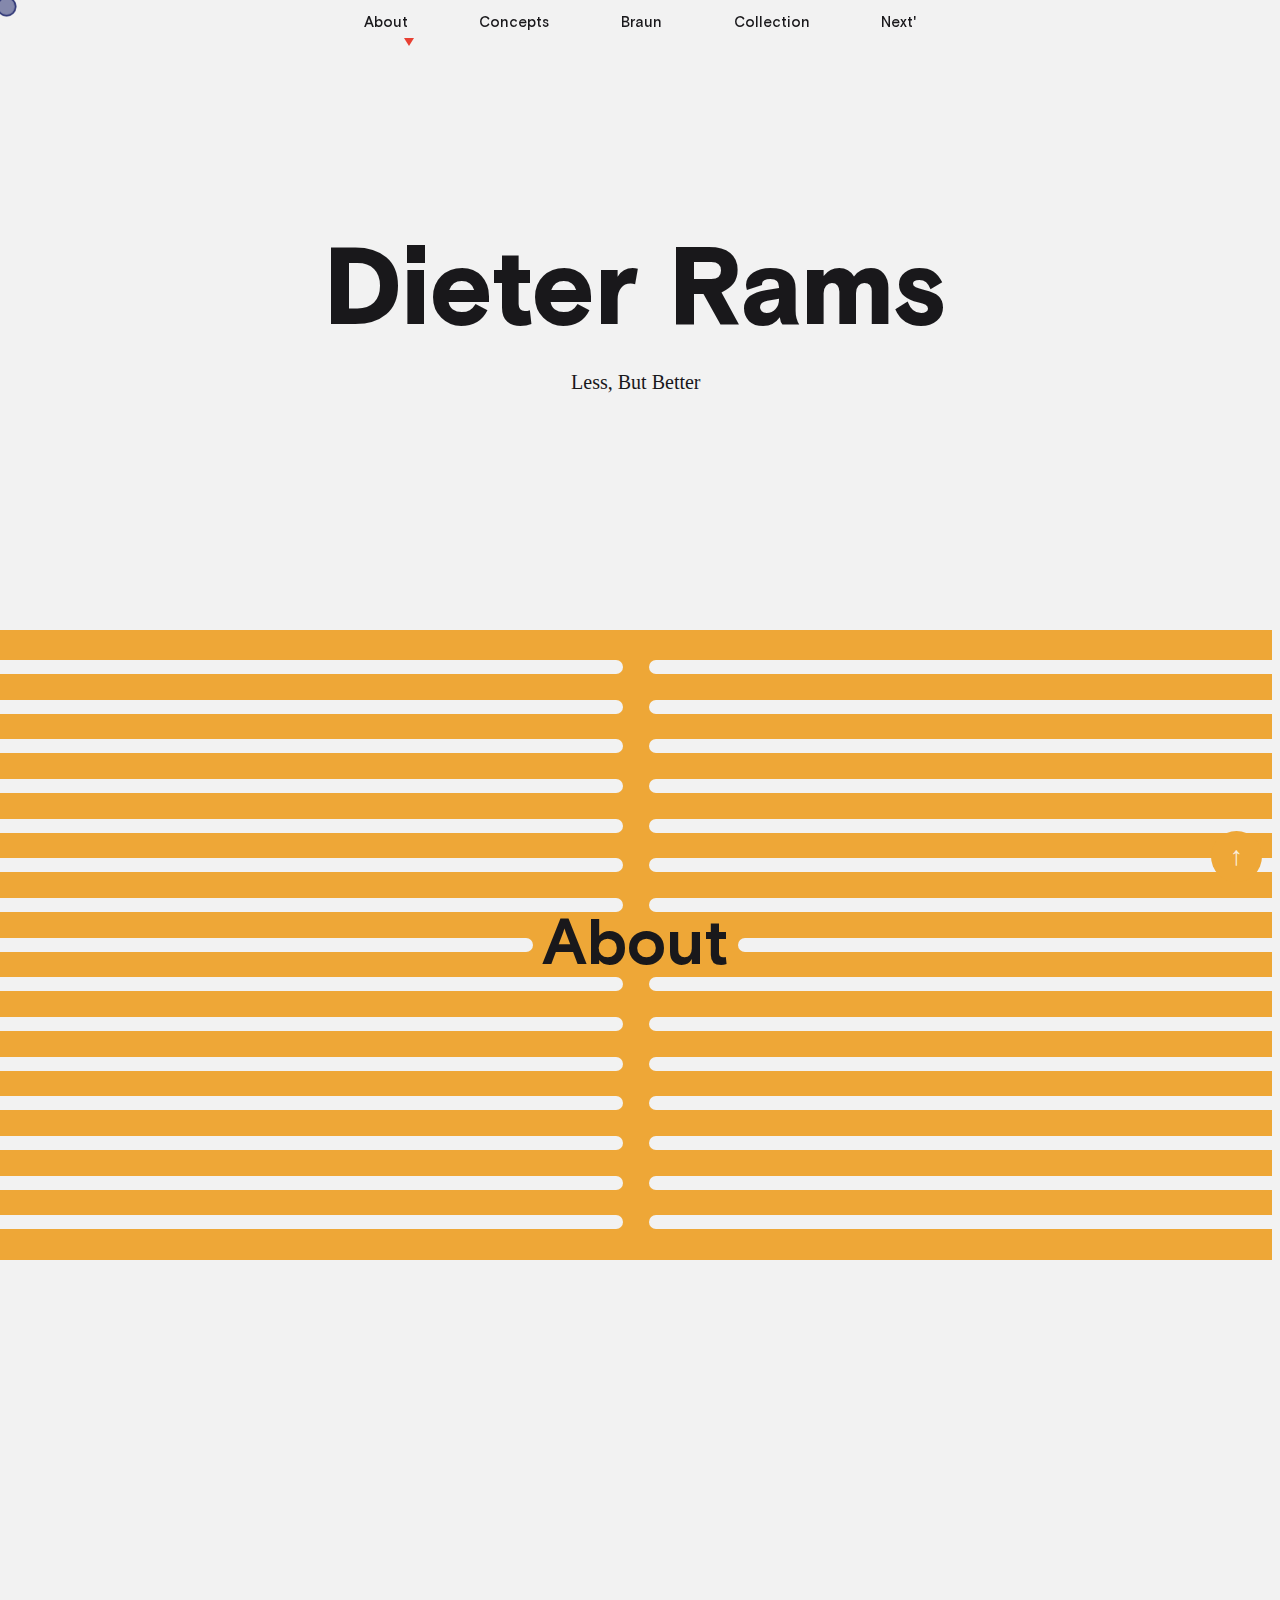
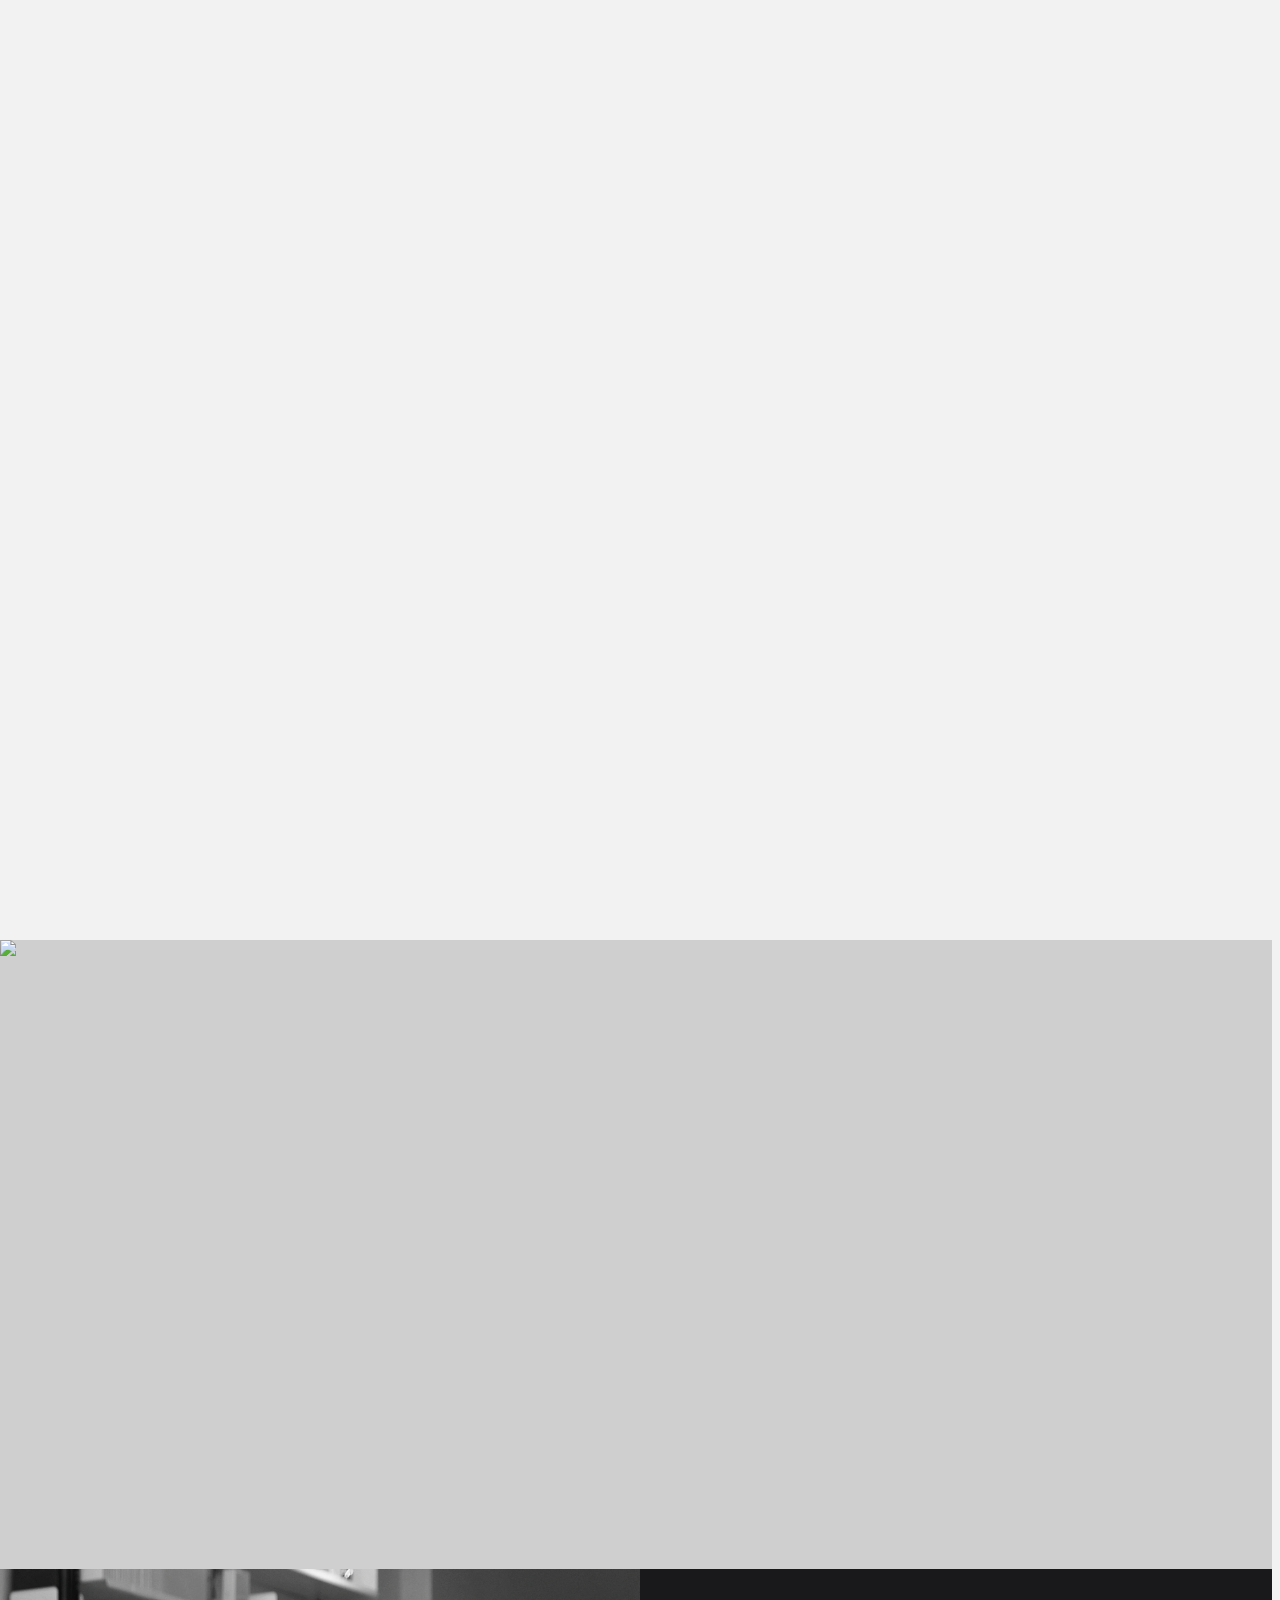
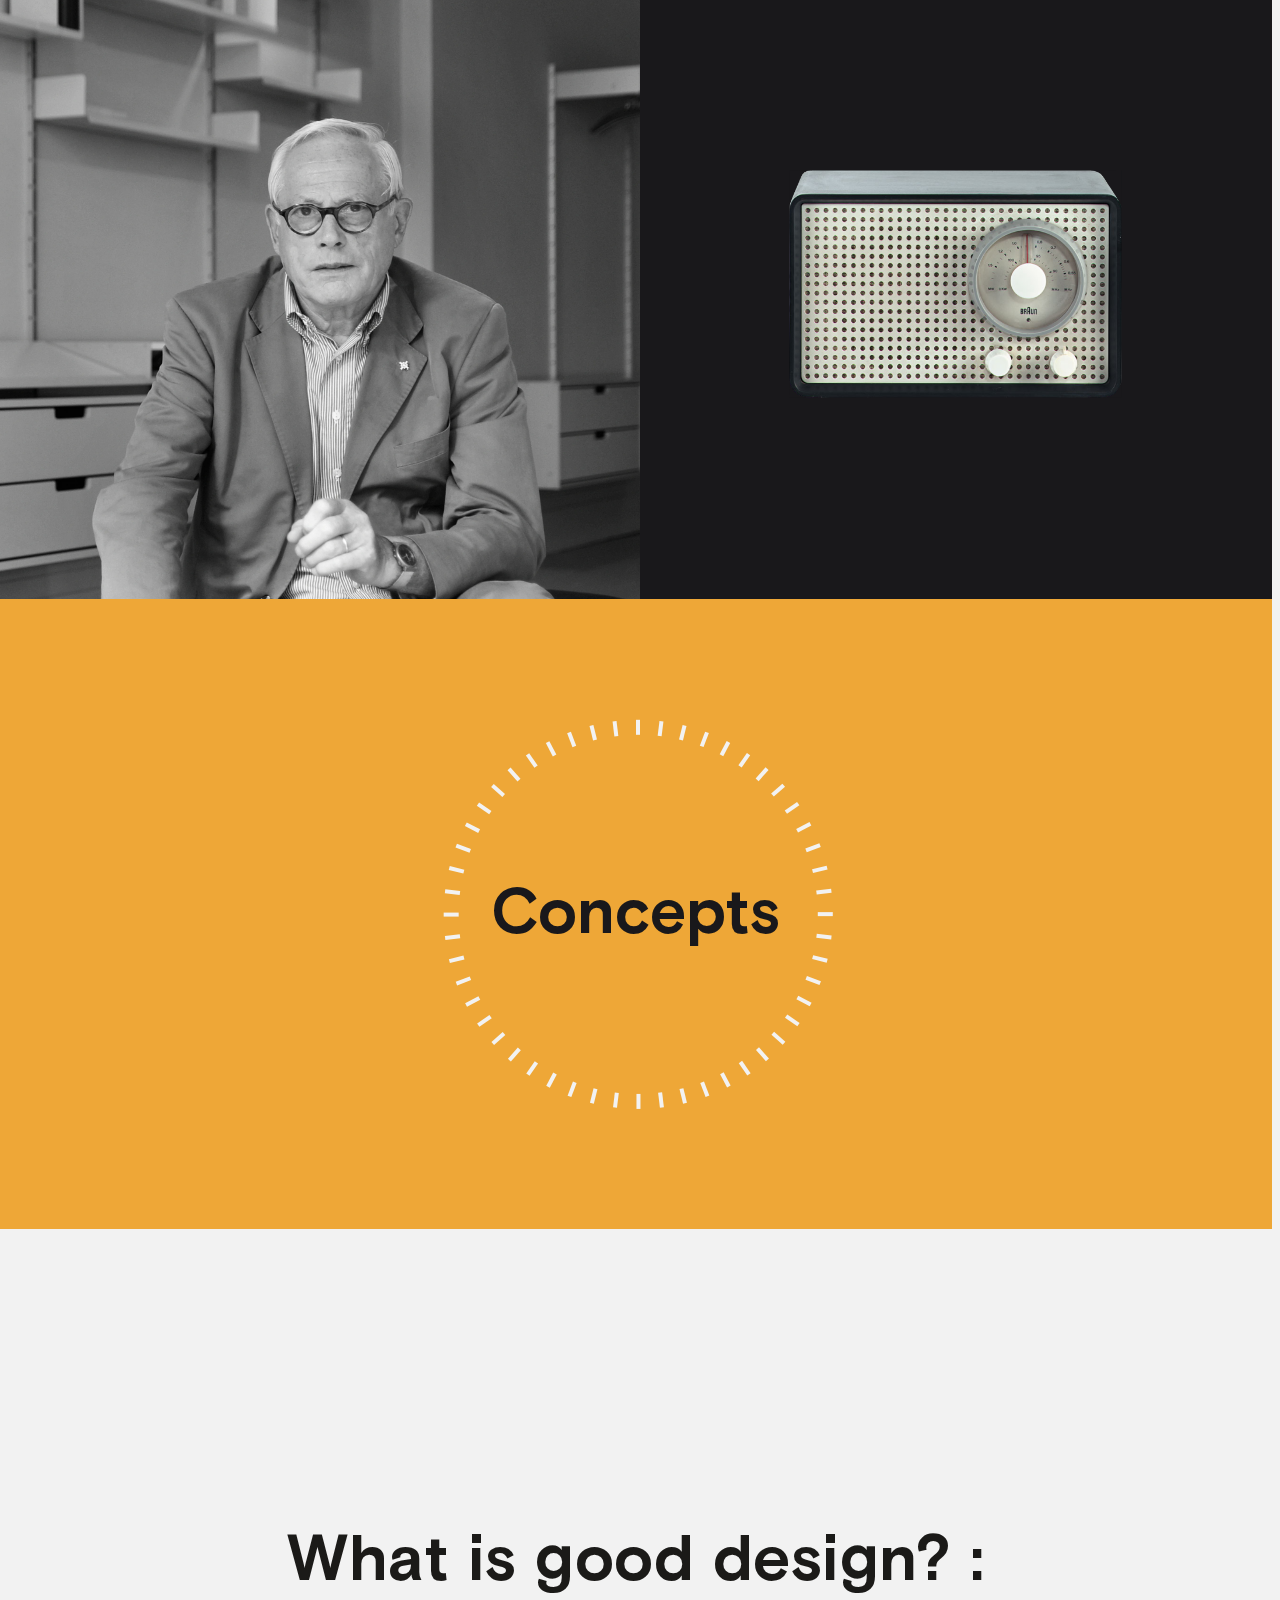
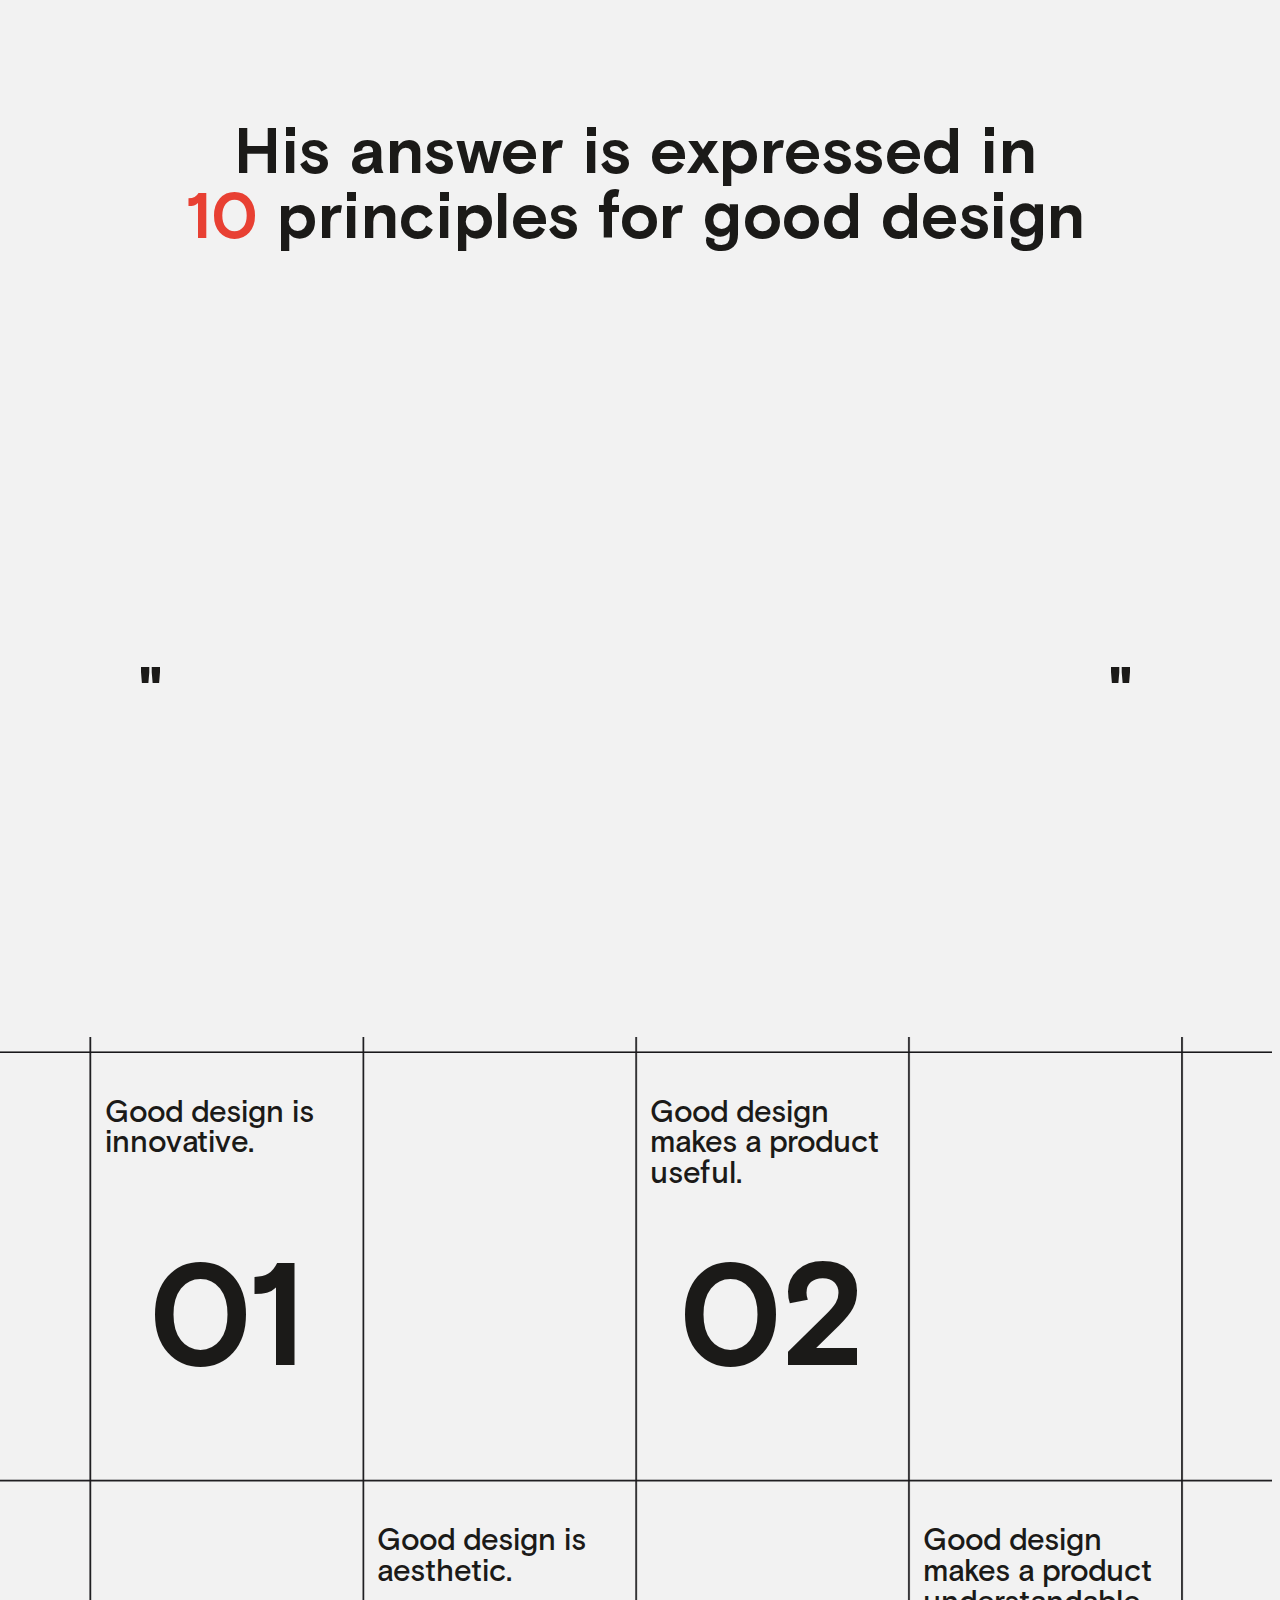
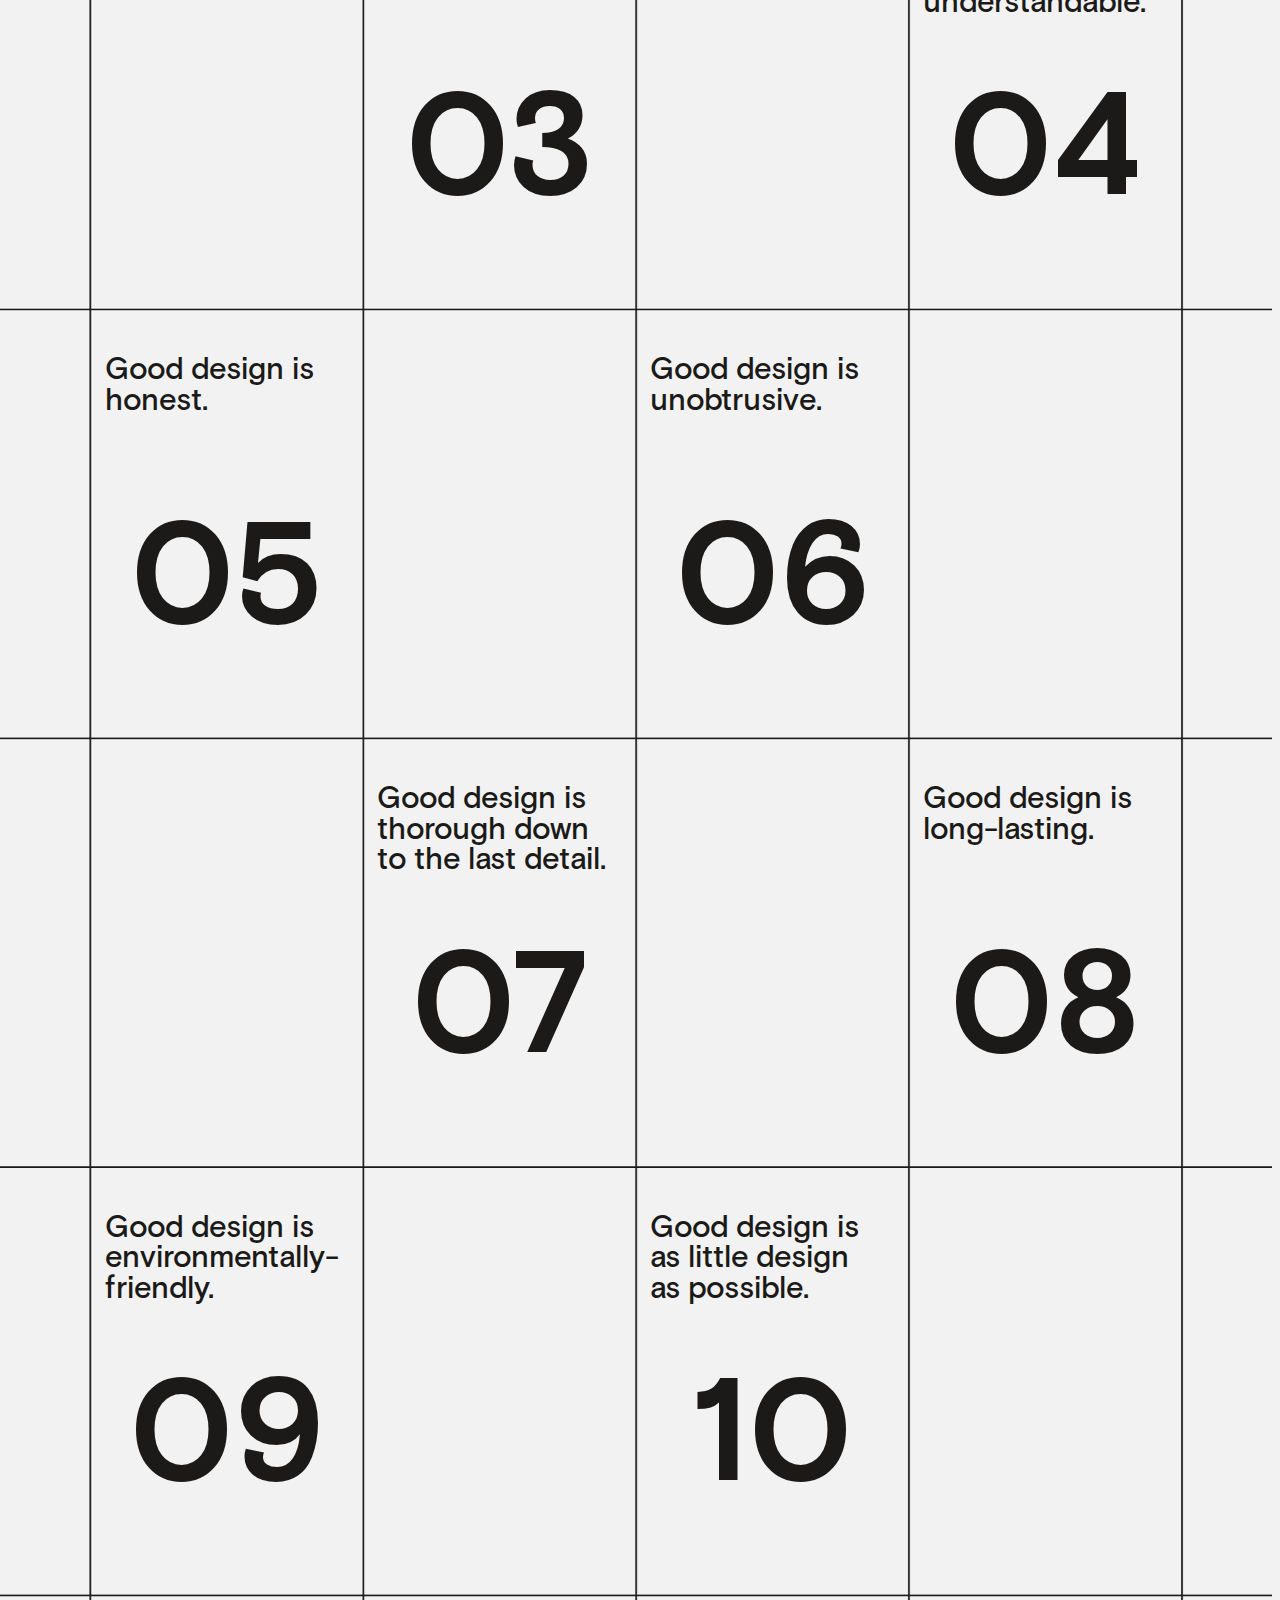
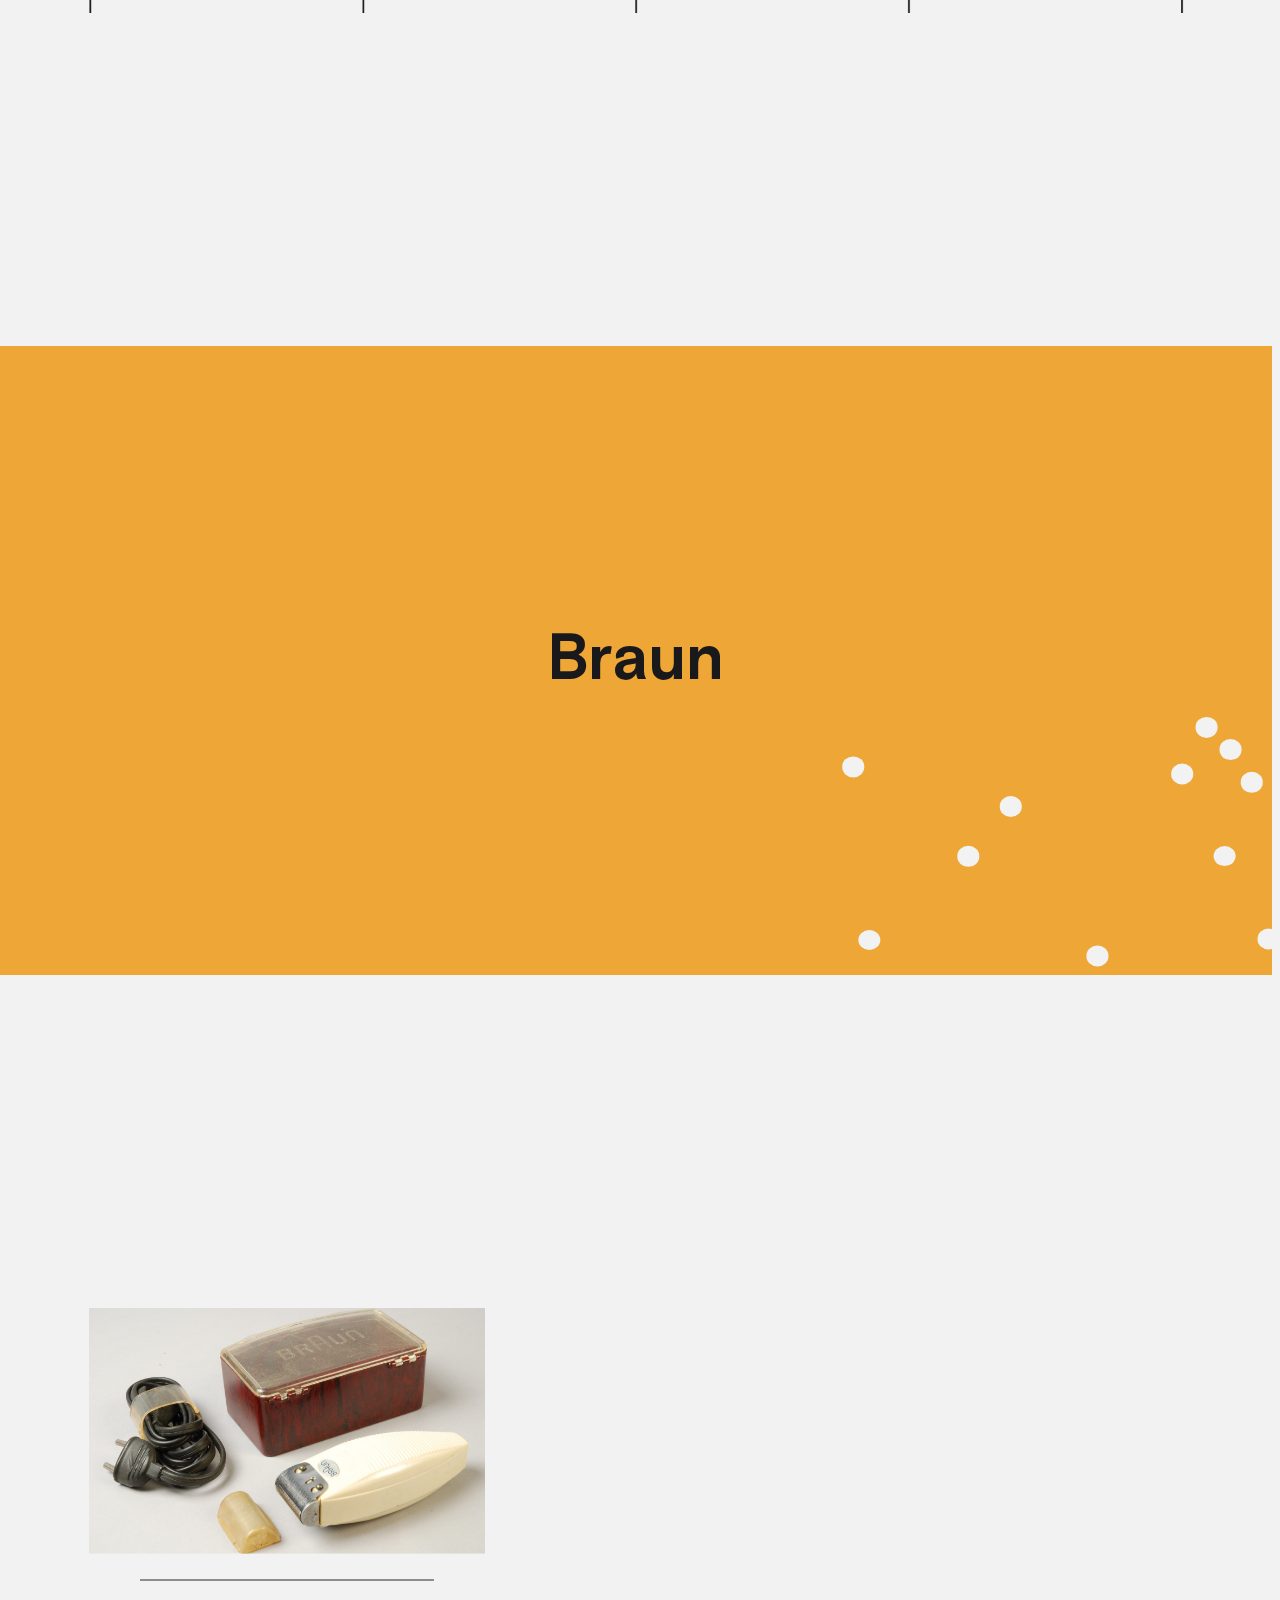
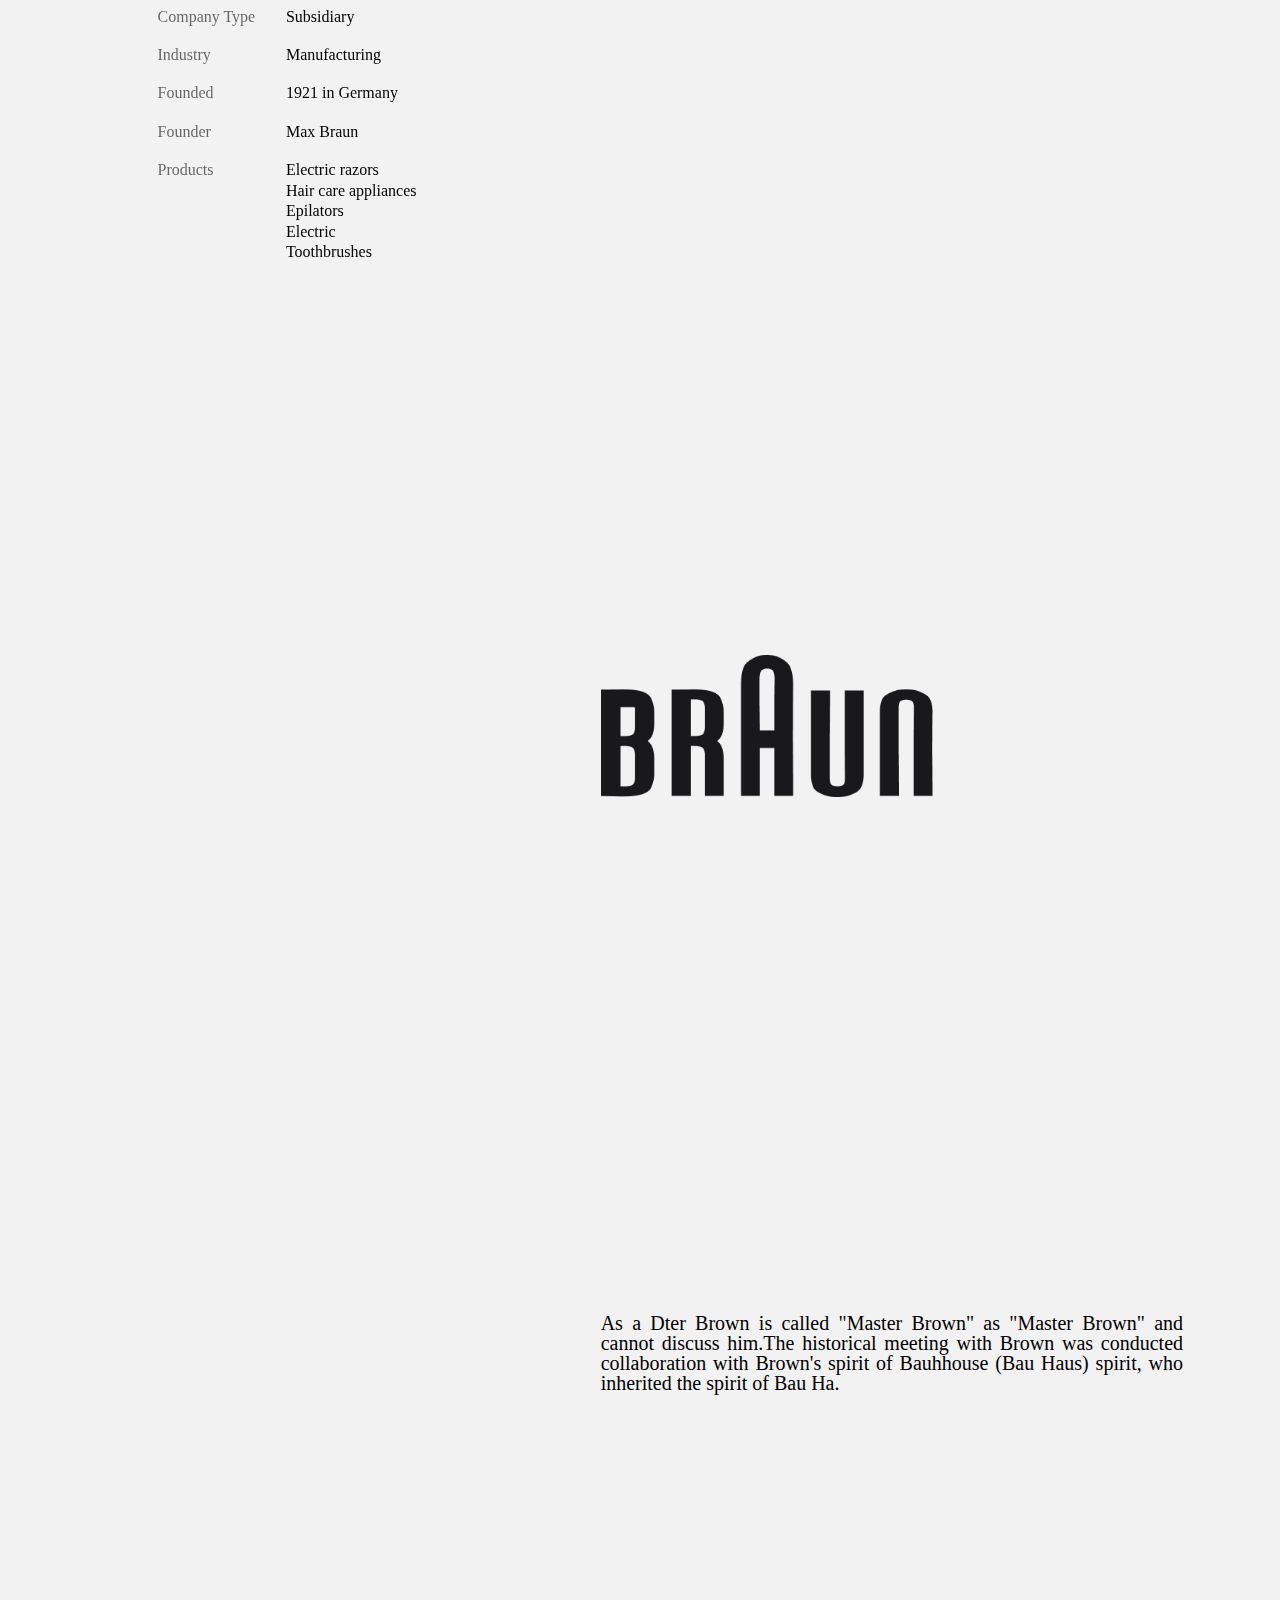
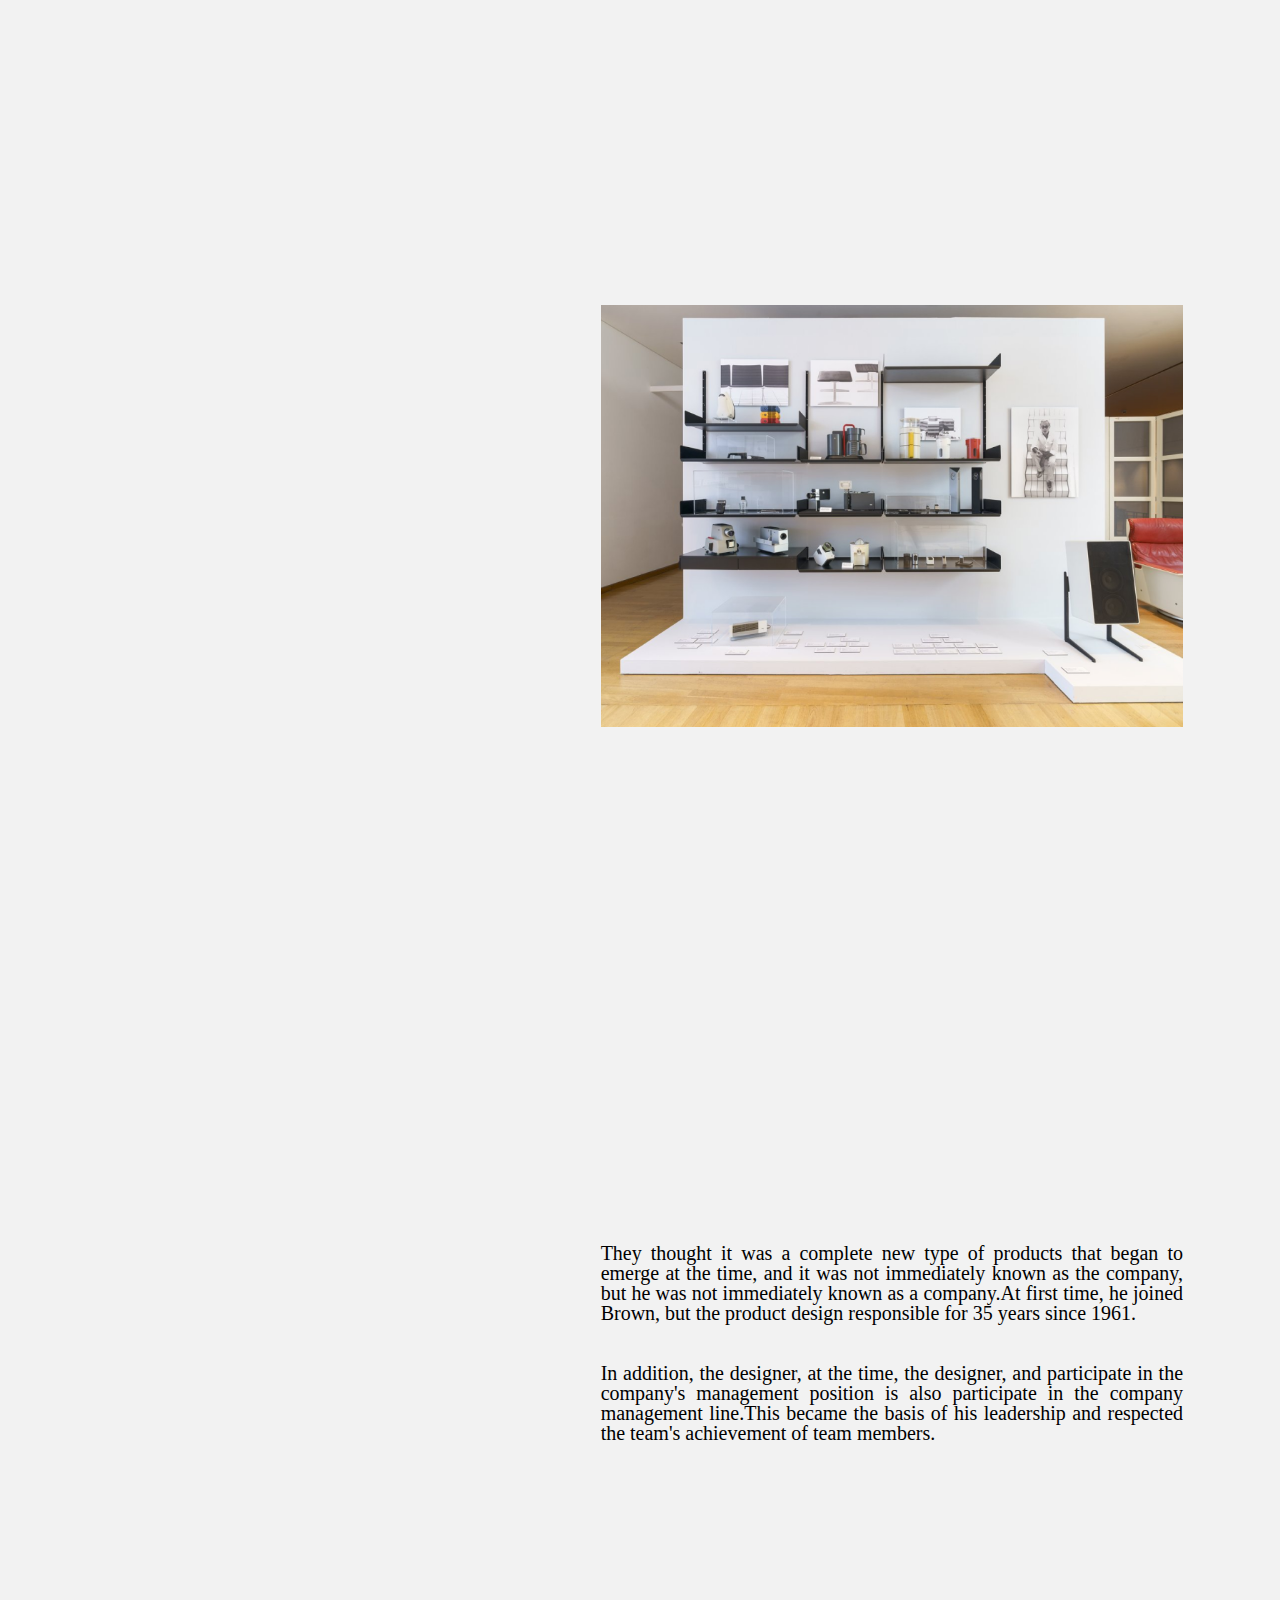
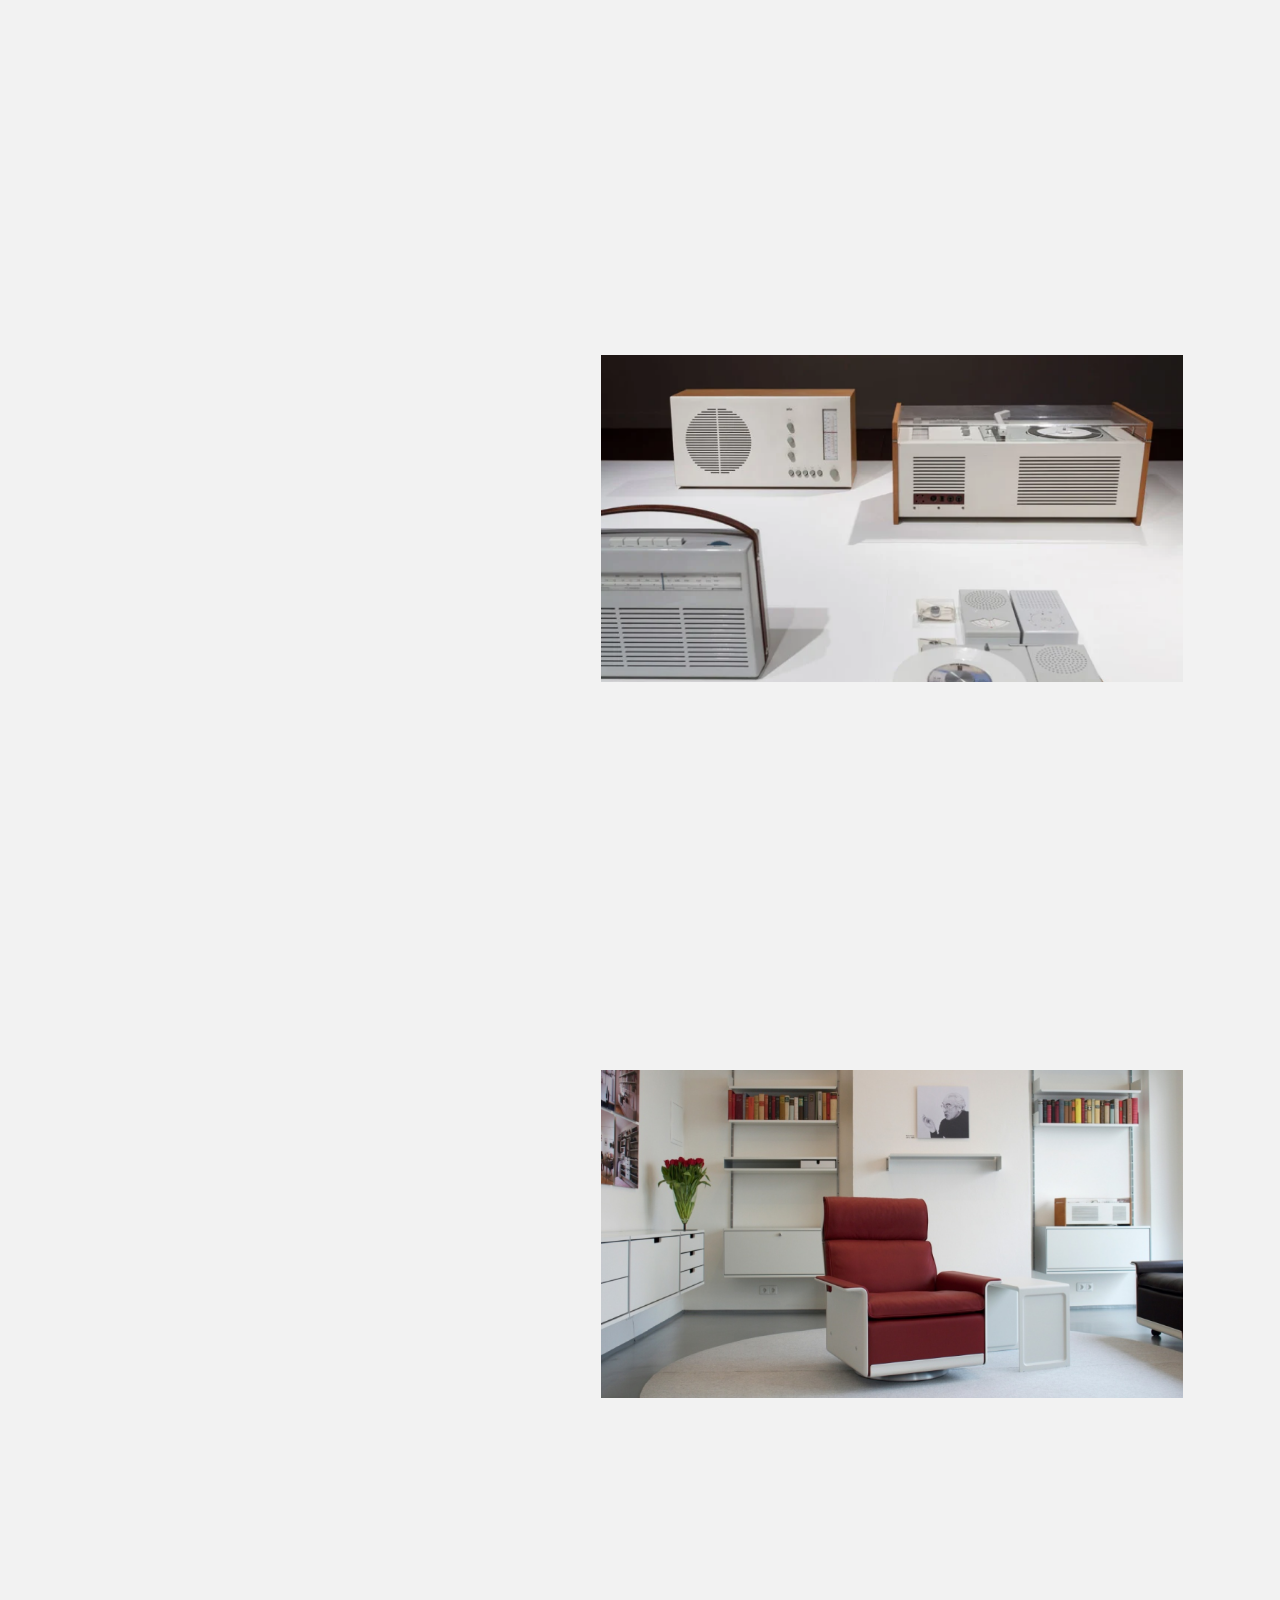
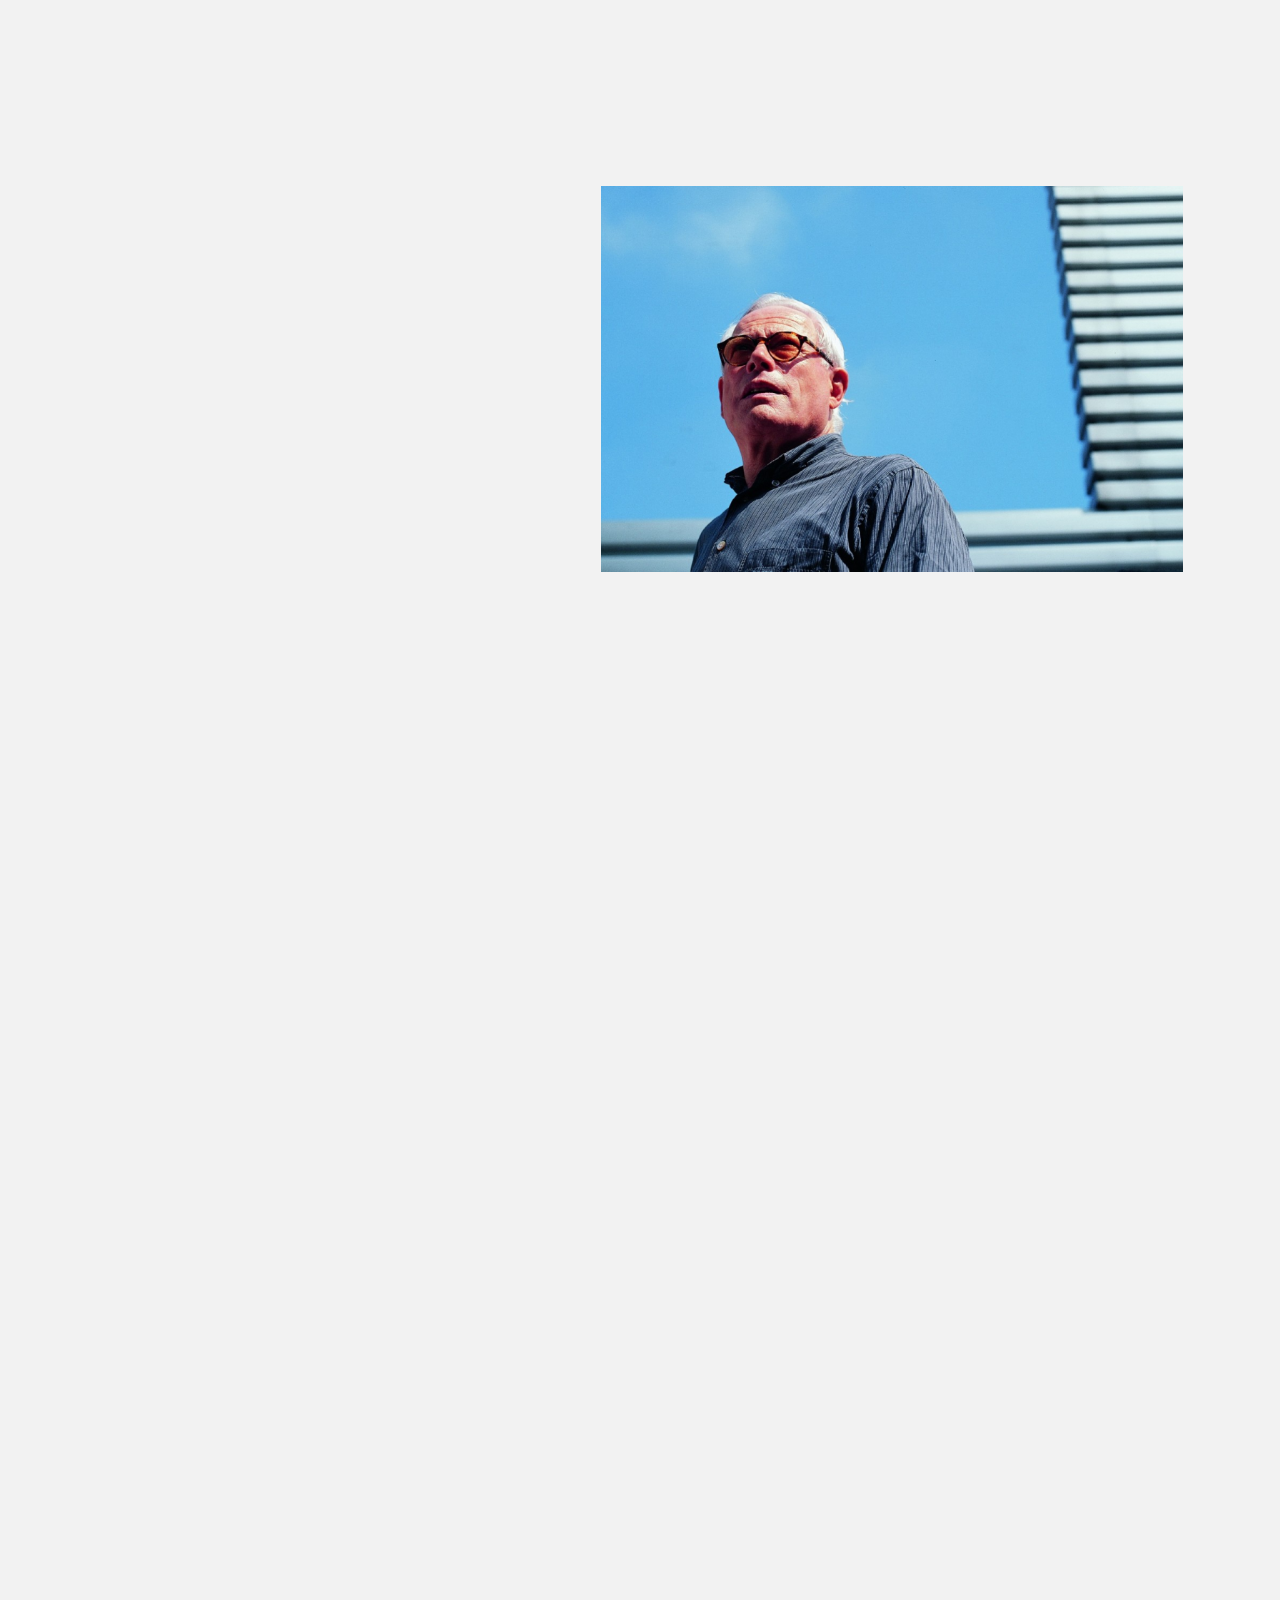
==== index.html @ e19cb907 "Add files via upload" ====
<!DOCTYPE html>
<html lang="en">
    <head>
        <meta charset="UTF-8">
        <meta name="viewport" content="width=device-width, initial-scale=1.0">
        <title>Dieter Rams</title>
        <link rel="icon" type="image/x-icon" href="./img/logo.png">
            <link href="./css/index.css" rel="stylesheet" type="text/css">
            <link href="./css/common_css.css" rel="stylesheet" type="text/css">
            <link href="./css/animation.css" rel="stylesheet" type="text/css">
            <script src="https://ajax.googleapis.com/ajax/libs/jquery/3.7.0/jquery.min.js"></script>
    </head>
<body>
    <div class="grid-container">
        <div class="grid"></div>
        <div class="grid"></div>
        <div class="grid"></div>
        <div class="grid"></div>
        <div class="grid"></div>
        <div class="grid"></div>
        <div class="grid"></div>
        <div class="grid"></div>
    </div>
    <header id="header">
        <span class="nav">
            <ul>
                <li class="first"><a href="#About">About</a></li>
                <li class="first"><a href="#Concept">Concepts</a></li>
                <li class="first"><a href="#Braun">Braun</a></li>
                <li class="first"><a href="#Collection">Collection</a></li>
                <li class="first"><a href="#Next">Next'</a></li>
            </ul>
        </span>
        <div class="nav_under">
            <div class="container">
                <div class="nav_dot"></div>
            <div class="nav_line"></div>
            </div>
        </div>
    </header>
    <div class="pointer"></div>
    <button id="topButton" onclick="scrollToTop()">↑</button>
    <div id="wrap">
        <div id="Main">
            <div class="container2">
                <!--<div class="wrapper">
                    <div class="focus">
                    Dieter Rams
                    </div>
                    <div class="mask">
                    <div class="text">Dieter Rams</div>
                    </div>
                </div>-->
                <h1 class="main_title">
                    Dieter Rams
                </h1>
                <h3 class="main_sub">
                    Less, But Better
                </h3>
            </div>
        </div>
        <section id="About">
            <div id="horstring" class="left">
                <div class="horstrings"></div>
                <div class="horstrings"></div>
                <div class="horstrings"></div>
                <div class="horstrings"></div>
                <div class="horstrings"></div>
                <div class="horstrings"></div>
                <div class="horstrings"></div>
                <div class="horstrings little"></div>
                <div class="horstrings"></div>
                <div class="horstrings"></div>
                <div class="horstrings"></div>
                <div class="horstrings"></div>
                <div class="horstrings"></div>
                <div class="horstrings"></div>
                <div class="horstrings"></div>
            </div>
            <div id="horstring" class="right">
                <div class="horstrings"></div>
                <div class="horstrings"></div>
                <div class="horstrings"></div>
                <div class="horstrings"></div>
                <div class="horstrings"></div>
                <div class="horstrings"></div>
                <div class="horstrings"></div>
                <div class="horstrings little"></div>
                <div class="horstrings"></div>
                <div class="horstrings"></div>
                <div class="horstrings"></div>
                <div class="horstrings"></div>
                <div class="horstrings"></div>
                <div class="horstrings"></div>
                <div class="horstrings"></div>
            </div>
            <div id="abouts" class="cover">
                <h1>About</h1>
            </div>
        </section>
        <section id="Abouta">
            <div id="about_content">
                <div class="about_left">
                    <img src="./img/about/Rectangle 16.png" alt="디터람스 이미지">
                </div>
                <div class="about_right">
                    <h2 class="title">
                        DIETER RAMS
                    </h2>
                    <h4 class="sub_title">
                        20 May 1932-
                        <br/>
                        industrial designer
                    </h4>
                    <h4 class="content">
                        Dieter Rams, born in 1932 to parents, a central German city of Wiesbaden.
                        <!-- <br/> -->
                        His design life began early when he found a workshop for his grandfather,
                        <!-- <br/> -->
                        who was a carpenter. Thanks to learning tools and tools by his 
                        <!-- <br/> -->
                        grandfather's side and learning woodworking skills from an early age, he
                        <!-- <br/> -->
                        went to the Visbaden College of Art in 1948 to study architecture and
                        <!-- <br/> -->
                        interior design. After being skeptical of theoretical college studies, Rams                        
                        <!-- <br/> -->
                        stopped studying, gained practical experience in workshops, and resumed
                        <!-- <br/> -->
                        his studies to complete his master's course with excellent grades. 
                    </h4>
                    <h4 class="content">
                        After graduating, he worked at the Otto Appel architecture office for about
                        <!-- <br/> -->
                        two years, but even at that time, he recalled that his ability to work on
                        <!-- <br/> -->
                        interior design was even greater.
                    </h4>
                </div>
            </div>
            <div id="about_buttons">
                <img src="./img/about/com.png">
            </div>
            <div id="about_mock">
                <div class="about_left2">
                    <img src="./img/about/image 153.png" alt="디터람스 이미지">
                </div>
                <div class="about_right2">
                    <img src="./img/about/Group 118.png" alt="라디오 이미지">
                </div>
            </div>
        </section>
        <section id="Concept">
            <div class="circle-container">
                <!-- 52개의 라인 요소 생성 -->
                <div class="line"></div>
                <div class="line"></div>
                <div class="line"></div>
                <div class="line"></div>
                <div class="line"></div>
                <div class="line"></div>
                <div class="line"></div>
                <div class="line"></div>
                <div class="line"></div>
                <div class="line"></div>
                <div class="line"></div>
                <div class="line"></div>
                <div class="line"></div>
                <div class="line"></div>
                <div class="line"></div>
                <div class="line"></div>
                <div class="line"></div>
                <div class="line"></div>
                <div class="line"></div>
                <div class="line"></div>
                <div class="line"></div>
                <div class="line"></div>
                <div class="line"></div>
                <div class="line"></div>
                <div class="line"></div>
                <div class="line"></div>
                <div class="line"></div>
                <div class="line"></div>
                <div class="line"></div>
                <div class="line"></div>
                <div class="line"></div>
                <div class="line"></div>
                <div class="line"></div>
                <div class="line"></div>
                <div class="line"></div>
                <div class="line"></div>
                <div class="line"></div>
                <div class="line"></div>
                <div class="line"></div>
                <div class="line"></div>
                <div class="line"></div>
                <div class="line"></div>
                <div class="line"></div>
                <div class="line"></div>
                <div class="line"></div>
                <div class="line"></div>
                <div class="line"></div>
                <div class="line"></div>
                <div class="line"></div>
                <div class="line"></div>
                <div class="line"></div>
                <div class="line"></div>
            </div>
            <div id="abouts" class="cover">
                <h1>Concepts</h1>
            </div>
        </section>
        <section id="Concepta">
            <div id="concept_title">
                <div class="question">
                    <h2>What is good design? :</h2>
                </div>
                <div class="answer">
                    <p>His answer is expressed in</p>
                    <p class="sticky"><span>10</span> principles for good design</p>
                    <p class="mark">"
                        &nbsp;&nbsp;&nbsp;&nbsp;&nbsp;&nbsp;&nbsp;&nbsp;&nbsp;
                        &nbsp;&nbsp;&nbsp;&nbsp;&nbsp;&nbsp;&nbsp;&nbsp;&nbsp;
                        &nbsp;&nbsp;&nbsp;&nbsp;&nbsp;&nbsp;&nbsp;&nbsp;&nbsp;
                        &nbsp;&nbsp;&nbsp;&nbsp;&nbsp;&nbsp;&nbsp;&nbsp;&nbsp;
                        &nbsp;&nbsp;&nbsp;&nbsp;&nbsp;&nbsp;&nbsp;&nbsp;&nbsp;
                        "</p>
                </div>
            </div>
            <div id="concept_content">
                <div class="concept_left">
                    <div class="concept_left1" data-image=".img/concept/image1.jpg">
                        <p>Good design is <br/>
                            innovative.</p>
                        <h5>01</h5>
                    </div>
                    <div class="concept_left2" data-image=".img/concept/image2.jpg">
                        <p>Good design <br/>
                            makes a product <br/>
                            useful.</p>
                        <h5>02</h5>
                    </div>
                </div>
                <div class="concept_right">
                    <div class="concept_right1" data-image=".img/concept/image3.jpg">
                        <p>Good design is <br/>
                            aesthetic.</p>
                        <h5>03</h5>
                    </div>
                    <div class="concept_right2" data-image=".img/concept/image4.jpg">
                        <p>Good design <br/>
                            makes a product <br/>
                            understandable.</p>
                        <h5>04</h5>
                    </div>
                </div>
                <div class="concept_left">
                    <div class="concept_left1" data-image=".img/concept/image5.jpg">
                        <p>Good design is<br/>
                            honest.</p>
                        <h5>05</h5>
                    </div>
                    <div class="concept_left2" data-image=".img/concept/image6.jpg">
                        <p>Good design is<br/>
                            unobtrusive.</p>
                        <h5>06</h5>
                    </div>
                </div>
                <div class="concept_right">
                    <div class="concept_right1" data-image=".img/concept/image7.jpg">
                        <p>Good design is<br/>
                            thorough down<br/>
                            to the last detail.</p>
                        <h5>07</h5>
                    </div>
                    <div class="concept_right2" data-image=".img/concept/image8.jpg">
                        <p>Good design is<br/>
                            long-lasting.</p>
                        <h5>08</h5>
                    </div>
                </div>
                <div class="concept_left">
                    <div class="concept_left1" data-image=".img/concept/image9.jpg">
                        <p>Good design is<br/>
                            environmentally-<br/>
                            friendly.</p>
                        <h5>09</h5>
                    </div>
                    <div class="concept_left2" data-image=".img/concept/image10.jpg">
                        <p>Good design is<br/>
                            as little design<br/>
                            as possible.</p>
                        <h5>10</h5>
                    </div>
                </div>
                <div class="concept-image"></div>
            </div>
        </section>
        <section id="Braun">
            <div id="circle_moem">
                <div class="circle"></div>
                <div class="circle"></div>
                <div class="circle"></div>
                <div class="circle"></div>
                <div class="circle"></div>
                <div class="circle"></div>
                <div class="circle"></div>
                <!--set-->
                <div class="circle"></div>
                <div class="circle"></div>
                <div class="circle"></div>
                <div class="circle"></div>
                <div class="circle"></div>
                <div class="circle"></div>
                <div class="circle"></div>
                <!--set-->
                <div class="circle"></div>
                <div class="circle"></div>
                <div class="circle"></div>
                <div class="circle"></div>
                <div class="circle"></div>
                <div class="circle"></div>
                <div class="circle"></div>
                <!--set-->
                <div class="circle"></div>
                <div class="circle"></div>
                <div class="circle"></div>
                <div class="circle"></div>
                <div class="circle"></div>
                <div class="circle"></div>
                <div class="circle"></div>
                <!--set-->
                <div class="circle"></div>
                <div class="circle"></div>
                <div class="circle"></div>
                <div class="circle"></div>
                <div class="circle"></div>
                <div class="circle"></div>
                <div class="circle"></div>
                <!--set-->
                <div class="circle"></div>
                <div class="circle"></div>
                <div class="circle"></div>
                <div class="circle"></div>
                <div class="circle"></div>
                <div class="circle"></div>
                <div class="circle"></div>
                <!--set-->
                <div class="circle hidden"></div>
                <div class="circle hidden"></div>
                <div class="circle hidden"></div>
                <div class="circle"></div>
                <div class="circle"></div>
                <div class="circle"></div>
                <div class="circle"></div>
                <!--set-->
                <div class="circle"></div>
                <div class="circle"></div>
                <div class="circle"></div>
                <div class="circle"></div>
                <div class="circle"></div>
                <div class="circle"></div>
                <div class="circle"></div>
                <!--set-->
                <div class="circle"></div>
                <div class="circle"></div>
                <div class="circle"></div>
                <div class="circle"></div>
                <div class="circle"></div>
                <div class="circle"></div>
                <div class="circle"></div>
                <!--set-->
                <div class="circle"></div>
                <div class="circle"></div>
                <div class="circle"></div>
                <div class="circle"></div>
                <div class="circle"></div>
                <div class="circle"></div>
                <div class="circle"></div>
                <!--set-->
                <div class="circle"></div>
                <div class="circle"></div>
                <div class="circle"></div>
                <div class="circle"></div>
                <div class="circle"></div>
                <div class="circle"></div>
                <!--set-->
                <div class="circle"></div>
                <div class="circle"></div>
                <div class="circle"></div>
                <div class="circle"></div>
                <div class="circle"></div>
                <div class="circle"></div>
                <div class="circle"></div>
                <!--set-->
                <div class="circle"></div>
                <div class="circle"></div>
                <div class="circle"></div>
                <div class="circle"></div>
                <div class="circle"></div>
                <div class="circle"></div>
                <div class="circle"></div>
                <!--set-->
                <div class="circle"></div>
                <div class="circle"></div>
                <div class="circle"></div>
                <div class="circle"></div>
                <div class="circle"></div>
                <div class="circle"></div>
                <div class="circle"></div>
                <div class="circle"></div>
                <!--set-->
            </div>
            <div id="brauns" class="cover">
                <h1>Braun</h1>
            </div>
        </section>
        <section id="Brauna">
            <div class="sticky2" id="sense">
                <img src="./img/braun/left.png">
                <div class="line1"></div>
                <div class="under">
                    <div class="up">
                        <div class="up-lf">
                            <p>Company Type</p>
                            <p>Industry</p>
                            <p>Founded</p>
                            <p>Founder</p>
                            <p>Products</p>
                        </div>
                        <div class="up-rg">
                            <p>Subsidiary</p>
                            <p>Manufacturing</p>
                            <p>1921 in  Germany</p>
                            <p>Max Braun</p>
                            <p>Electric razors
                                <br/>Hair care appliances
                                <br/>Epilators
                                <br/>Electric 
                                <br/>Toothbrushes </p>
                        </div>
                    </div>
                </div>
            </div>
            <div class="braun_content">
                <img class="logo1" src="./img/braun/logo.png">
                <p>
                    As a Dter Brown is called "Master Brown" as "Master Brown" and cannot discuss him.The historical meeting with Brown was conducted collaboration with Brown's spirit of Bauhhouse (Bau Haus) spirit, who inherited the spirit of Bau Ha.
                </p>
                <img class="logo2" src="./img/braun/img1.png">
                <p>
                    They thought it was a complete new type of products that began to emerge at the time, and it was not immediately known as the company, but he was not immediately known as a company.At first time, he joined Brown, but the product design responsible for 35 years since 1961.
                    <br/><br/><br/>
                    In addition, the designer, at the time, the designer, and participate in the company's management position is also participate in the company management line.This became the basis of his leadership and respected the team's achievement of team members.
                </p>
                <img class="logo3" id="logo3" src="./img/braun/img2.png">
                <img class="logo4" src="./img/braun/img3.png">
                <img class="logo4" src="./img/braun/img4.png">
            </div>
        </section>
        <section id="Collection">
            <div class="half-circle">
                <div class="lines-container">
                <!-- 28개의 선을 위한 28개의 div 요소 -->
                    <div class="lines"></div>
                    <div class="lines"></div>
                    <div class="lines"></div>
                    <div class="lines"></div>
                    <div class="lines"></div>
                    <div class="lines"></div>
                    <div class="lines"></div>
                    <div class="lines"></div>
                    <div class="lines"></div>
                    <div class="lines"></div>
                    <div class="lines"></div>
                    <div class="lines"></div>
                    <div class="lines"></div>
                    <div class="lines"></div>
                    <div class="lines"></div>
                    <div class="lines"></div>
                    <div class="lines"></div>
                    <div class="lines"></div>
                    <div class="lines"></div>
                    <div class="lines"></div>
                    <div class="lines"></div>
                    <div class="lines"></div>
                    <div class="lines"></div>
                    <div class="lines"></div>
                    <div class="lines"></div>
                    <div class="lines"></div>
                    <div class="lines"></div>
                    <div class="lines"></div>
                </div>
            </div>
            <div id="collections" class="cover">
                <h1>Collection</h1>
            </div>
        </section>
        <section id="Collectiona">
            <div class="card_container">
                <div class="card left2 cd1"><a id="mo1" href="./card1.html">
                    <div class="card_title"><h2>Braun T 52</h2></div>
                    <div class="card_line"></div>
                    <img src="./img/colletion/c1.png">
                    <div class="card_content">
                        <h4>portable radio<br/>1961</h4>
                    </div>
                </a></div>
                <div class="card right2 cd5"><a id="mo2" href="./card2.html">
                    <div class="card_title"><h2>Braun ABR 21 radio</h2></div>
                    <div class="card_line"></div>
                    <img src="./img/colletion/c2.png">
                    <div class="card_content">
                        <h4>clock / radio / alarm<br/>1978</h4>
                    </div>
                </a></div>
            </div>
            <!--1set-->
            <div class="card_container">
                <div class="card left2 cd2"><a id="mo3" href="./card3.html">
                    <div class="card_title"><h2>Braun RT 20</h2></div>
                    <div class="card_line"></div>
                    <img src="./img/colletion/c3.png">
                    <div class="card_content">
                        <h4>audio<br/>1961</h4>
                    </div>
                </a></div>
                <div class="card right2 cd6"><a id="mo4" href="./card4.html">
                    <div class="card_title"><h2>Braun T4</h2></div>
                    <div class="card_line"></div>
                    <img src="./img/colletion/c4.png">
                    <div class="card_content">
                        <h4>pocket transistor radio<br/>1960</h4>
                    </div>
                </a></div>
            </div>
            <!--2set-->
            <div class="card_container">
                <div class="card left2 cd3"><a id="mo5" href="./card5.html">
                    <div class="card_title"><h2>Braun CE 16</h2></div>
                    <div class="card_line"></div>
                    <img src="./img/colletion/c5.png">
                    <div class="card_content">
                        <h4>radio<br/>1965</h4>
                    </div>
                </a></div>
                <div class="card right2 cd7"><a id="mo6" href="./card6.html">
                    <div class="card_title"><h2>Braun Transistor K</h2></div>
                    <div class="card_line"></div>
                    <img src="./img/colletion/c6.png">
                    <div class="card_content">
                        <h4>radio<br/>1959</h4>
                    </div>
                </a></div>
            </div>
            <!--3set-->
            <div class="card_container">
                <div class="card left2 cd4"><a id="mo7" href="./card7.html">
                    <div class="card_title"><h2>Braun SK 5</h2></div>
                    <div class="card_line"></div>
                    <img src="./img/colletion/c7.png">
                    <div class="card_content">
                        <h4>turn table<br/>1963</h4>
                    </div>
                </a></div>
                <div class="card right2 cd8"><a id="mo8" href="./card8.html">
                    <div class="card_title"><h2>Braun CSV 13</h2></div>
                    <div class="card_line"></div>
                    <img src="./img/colletion/c8.png">
                    <div class="card_content">
                        <h4>audio amplifier<br/>1961</h4>
                    </div>
                </a></div>
            </div>
            <!--4set-->

        </section>
        <section id="Next">
            <div id="last_container">
                <div class="grids">
                    <!-- 5x5 grid of circles -->
                    <div class="grids">
                        <!-- 5x5 grid of circles -->
                        <div class="circles" data-index="1"></div>
                        <div class="circles" data-index="2"></div>
                        <div class="circles" data-index="3"></div>
                        <div class="circles" data-index="4"></div>
                        <div class="circles" data-index="5"></div>
                        <div class="circles" data-index="6"></div>
                        <div class="circles" data-index="7"></div>
                        <div class="circles" data-index="8"></div>
                        <div class="circles" data-index="9"></div>
                        <div class="circles" data-index="10"></div>
                        <div class="circles" data-index="11"></div>
                        <div class="circles hidden" data-index="12"></div>
                        <div class="circles hidden" data-index="13"></div>
                        <div class="circles hidden" data-index="14"></div>
                        <div class="circles" data-index="15"></div>
                        <div class="circles" data-index="16"></div>
                        <div class="circles" data-index="17"></div>
                        <div class="circles" data-index="18"></div>
                        <div class="circles" data-index="19"></div>
                        <div class="circles" data-index="20"></div>
                        <div class="circles" data-index="21"></div>
                        <div class="circles" data-index="22"></div>
                        <div class="circles" data-index="23"></div>
                        <div class="circles" data-index="24"></div>
                        <div class="circles" data-index="25"></div>
                    </div>
                </div>
            </div>
            <div id="collections" class="cover">
                <h1>Next' </h1>
            </div>
        </section>
        <section id="Nexta">
            <div class="designer1">
                <div class="sticky3" id="ssense">
                    <img src="./img/next/img1.png">
                </div>
                <div class="next_content">
                    <h4>
                        “A source of inspiration and my role model“                    
                    </h4>
                    <h3>
                        Jonathan Ive
                    </h3>
                    <p>
                        Most people don't know that there is another in the center of all designated in Apple's hardware.Choner-sun referred to as a source of Apple design, and roll model of Apple designated as a roll model.
                    </p>
                    <p>
                        He said he was a huge fan of Brown products designed.Steve Jobs and Choner left children, but Apple is still one of the representative companies that are still making the most excellent representative companies that are still creating the legacy."I don't need, and focus on what you need.One of the philosophy and Apple's biggest attraction of Apple.                    
                    </p>
                </div>
            </div>
            <div class="designer1">
                <div class="sticky3">
                    <img src="./img/next/img2.png">
                </div>
                <div class="next_content">
                    <h4>
                        “There's no more perfect design“                    
                    </h4>
                    <h3>
                        なおとふかさわ                    
                    </h3>
                    <p>
                        The design philosophy of Nakoto Fukasa, Japan's leading industrial designer and designer of unmanned goods, is to carefully observe what people do and feel in their daily lives and find a solution. In other words, considering how people can live better, which is the way Dieter Rams influenced it. He stressed that users should be able to use it unconsciously and correctly without learning how to use it, and that people, objects, and the environment should be organically connected.                    </p>
                    <p>
                        The CD player of unmanned goods, which is the most intuitive color white that is easy to understand, is often used, and Naoto Fukasa's greatest achievement, is the sample of the "good design" pursued by Dieter Rams. Making products that already seem to exist, but do not actually exist. He designed them to harmonize without disturbing daily life by pursuing absolutely necessary functions and aesthetics, and in the end, it is in line with what Dieter Rams always thought in the environment of "life" without seeing the product independently.                
                    </p>
                    </div>
            </div>
            <div class="designer1">
                <div class="sticky3">
                    <img src="./img/next/img3.png">
                </div>
                <div class="next_content">
                    <h4>
                        “The beauty of ordinaryness“                    
                    </h4>
                    <h3>
                        Jasper Morrison
                    </h3>
                    <p>
                        designer Jasper Morrison has been introduced to today, kitchen supplies, electronic devices, electronic devices, electronic devices, electronic devices, electronic devices.Based on the philosophy of the philosophy of equality, design is not simply looking for things to live together, but it is necessary to create products together.It is not too stylized, and it should be a little bit of attention to the environment.Representatively, his design philosophy that his design philosophy is simple and resection is still attractive.                    
                    </p>
                    <p>
                        Using minimal alloy plates, and provides natural understanding understanding of the user.The "Jung and simple functionality and simple function" can be found in this meaning.            
                    </p>    
                    </div>
            </div>
        </section>
    </div>
    <footer>
        <div>
            <p>Digital Media Design</p>        
            <p>22416004_NamSuJin</p>
    </div>
    </footer>
    <script src="./js/common.js"></script>
    <script src="./js/index.js"></script>
</body>
</html>
---- css/index.css ----
#Main{
    width: calc(100vw - .65vw); 
    height: 49.2vw;
    display: flex;
    align-items: center;
    justify-content: center;
}
/* ------------------------- 
.wrapper {
    position: absolute;
    left: 51%;
    top: 24vw;
    transform: translate(-50%,-50%);
    width: 50vw;
    height: 10vw;
    white-space: nowrap;
}

.focus {
    position: absolute;
    top: 50%;
    transform: translateY(-50%);
    font-family: 'BasisGrotesquePro_Black';
    font-size: calc(100vw * 164 / 1920);
    filter: blur(.2vw);
    opacity: 0.6;
    color: #19181b9d;
}

.mask {
    position: absolute;
    width: 50vw;
    font-family: 'BasisGrotesquePro_Black';
    font-size: calc(100vw * 164 / 1920);
    clip: rect(0vw, 16vw, 8vw, 0vw);
    color: #19181B;
    padding: .6vw 5vw 0vw 0vw;
    box-sizing: border-box;
    animation: mask 7s ease-in-out infinite alternate;
}

.text {
    animation: text 7s ease-in-out infinite alternate;
}

@keyframes mask {
    to {
    transform: translateX(46vw);
    }
}

@keyframes text {
    to {
    transform: translateX(-46vw);
    }
}
------------------------- */
.container2{
    text-align: center;
    color: #19181B;
}
.main_title{
    font-family: 'BasisGrotesquePro_Black';
    font-size: calc(100vw * 164 / 1920);
}
.main_sub{
    font-family: 'HelveticaNeueLTPro2';
    font-size: calc(100vw * 30 / 1920);
    margin-top: 2vw;
}
#About{
    width: calc(100vw - .65vw); 
    height: 49.2vw;
    display: flex;
    align-items: center;
    justify-content: center;
    background-color: #EEA737;
    color: #19181B;
    overflow: hidden;
}
.horstrings{
    position: relative;
    width: 50vw;
    height: 1.1vw;
    background-color: #F2F2F2; /* 원하는 색상으로 변경 */
    border-radius: 80vw;
    margin: 1vw 0;
    transition: all 1s ease;
}
.hovered {
    width: 52vw;
    height: 1.1vw;
}
/* .horstrings::before {
    content: '';
    position: absolute;
    top: -1.5vw;
    bottom: -1.5vw;
    left: -1vw;
    right: -1vw;
} */
.horstrings.little{
    width: 43vw;
}
#horstring.left{
    display: flex;
    flex-direction: column;
    align-items:start;
}
#horstring.right{
    margin-left: 2vw;
    display: flex;
    flex-direction: column;
    align-items: end;
}
.cover{
    position: absolute;
    font-family: 'BasisGrotesquePro_Bold';
    font-size: calc(100vw * 96/ 1920);
}
#Abouta{
    width: calc(100vw - .65vw); 
    color: #1B1A18;
    display: flex;
    flex-direction: column;
    align-items: center;
    justify-content: center;
}
#about_content{
    width: 86vw;
    height: 100vw;
    display: flex;
    justify-content: center;
    align-items: center;
}
.about_left img{
    width: 38vw;
    height: auto;
}
.about_left{
    transform: translate3d(-10%, 0, 0);
    opacity: 0;
}
.about_right{
    margin-left: 5.8vw;
    transform: translate3d(10%, 0, 0);
    opacity: 0;
}
.title{
    font-family: 'BasisGrotesquePro_Bold';
    font-size: calc(100vw * 62/ 1920);
    margin-bottom: 2vw;
}
.sub_title{
    font-family: 'BasisGrotesquePro_Medium';
    font-size: calc(100vw * 24/ 1920);
    margin-bottom: 8vw;
    line-height: 1.6vw;
}
.content{
    font-family: 'HelveticaNeueLTPro';
    font-size: calc(100vw * 23/ 1920);
    text-align:justify; /* 양쪽 정렬 */
    line-height: 1.6vw;
    margin-bottom: 1.2vw;
}
#about_buttons{
    width: calc(100vw - .65vw); 
    height: 49.2vw;
    background: rgb(207, 207, 207);
}
#about_mock{
    display: flex;
    width: calc(100vw - .65vw); 
    height: 49.2vw;
    background: #19181B;

}
.about_left2 img{
    width: 50vw;
    height: 49.2vw;
}
.about_right2{
    width: 50vw;
    height: 49.2vw;
    display: flex;
    justify-content: center;
    align-items: center;
    text-align: center;
}
.about_right2 img{
    width: 26vw;
    height: auto;
}
#Concept{
    width: calc(100vw - .65vw); 
    height: 49.2vw;
    display: flex;
    align-items: center;
    justify-content: center;
    background-color: #EEA737;
    color: #19181B;
    overflow: hidden;
}
.circle-container {
    position: relative;
    width: 30vw; /* 원의 크기 */
    height: 30vw;
}

.line {
    position: absolute;
    width: 0.35vw; /* 라인의 두께 */
    height: 1.2vw; /* 라인의 길이 */
    background-color: #F2F2F2;
    top: 46%; /* 중앙에서 떨어지게 하려면 top을 사용합니다 */
    left: 50%;
    transform-origin: bottom center;
}

/* 52개의 라인을 회전시키는 CSS */
.line:nth-child(1)  { transform: rotate(0deg) translateY(-14vw); }
.line:nth-child(2)  { transform: rotate(6.9231deg) translateY(-14vw); }
.line:nth-child(3)  { transform: rotate(13.8462deg) translateY(-14vw); }
.line:nth-child(4)  { transform: rotate(20.7692deg) translateY(-14vw); }
.line:nth-child(5)  { transform: rotate(27.6923deg) translateY(-14vw); }
.line:nth-child(6)  { transform: rotate(34.6154deg) translateY(-14vw); }
.line:nth-child(7)  { transform: rotate(41.5385deg) translateY(-14vw); }
.line:nth-child(8)  { transform: rotate(48.4615deg) translateY(-14vw); }
.line:nth-child(9)  { transform: rotate(55.3846deg) translateY(-14vw); }
.line:nth-child(10) { transform: rotate(62.3077deg) translateY(-14vw); }
.line:nth-child(11) { transform: rotate(69.2308deg) translateY(-14vw); }
.line:nth-child(12) { transform: rotate(76.1538deg) translateY(-14vw); }
.line:nth-child(13) { transform: rotate(83.0769deg) translateY(-14vw); }
.line:nth-child(14) { transform: rotate(90deg) translateY(-14vw); }
.line:nth-child(15) { transform: rotate(96.9231deg) translateY(-14vw); }
.line:nth-child(16) { transform: rotate(103.8462deg) translateY(-14vw); }
.line:nth-child(17) { transform: rotate(110.7692deg) translateY(-14vw); }
.line:nth-child(18) { transform: rotate(117.6923deg) translateY(-14vw); }
.line:nth-child(19) { transform: rotate(124.6154deg) translateY(-14vw); }
.line:nth-child(20) { transform: rotate(131.5385deg) translateY(-14vw); }
.line:nth-child(21) { transform: rotate(138.4615deg) translateY(-14vw); }
.line:nth-child(22) { transform: rotate(145.3846deg) translateY(-14vw); }
.line:nth-child(23) { transform: rotate(152.3077deg) translateY(-14vw); }
.line:nth-child(24) { transform: rotate(159.2308deg) translateY(-14vw); }
.line:nth-child(25) { transform: rotate(166.1538deg) translateY(-14vw); }
.line:nth-child(26) { transform: rotate(173.0769deg) translateY(-14vw); }
.line:nth-child(27) { transform: rotate(180deg) translateY(-14vw); }
.line:nth-child(28) { transform: rotate(186.9231deg) translateY(-14vw); }
.line:nth-child(29) { transform: rotate(193.8462deg) translateY(-14vw); }
.line:nth-child(30) { transform: rotate(200.7692deg) translateY(-14vw); }
.line:nth-child(31) { transform: rotate(207.6923deg) translateY(-14vw); }
.line:nth-child(32) { transform: rotate(214.6154deg) translateY(-14vw); }
.line:nth-child(33) { transform: rotate(221.5385deg) translateY(-14vw); }
.line:nth-child(34) { transform: rotate(228.4615deg) translateY(-14vw); }
.line:nth-child(35) { transform: rotate(235.3846deg) translateY(-14vw); }
.line:nth-child(36) { transform: rotate(242.3077deg) translateY(-14vw); }
.line:nth-child(37) { transform: rotate(249.2308deg) translateY(-14vw); }
.line:nth-child(38) { transform: rotate(256.1538deg) translateY(-14vw); }
.line:nth-child(39) { transform: rotate(263.0769deg) translateY(-14vw); }
.line:nth-child(40) { transform: rotate(270deg) translateY(-14vw); }
.line:nth-child(41) { transform: rotate(276.9231deg) translateY(-14vw); }
.line:nth-child(42) { transform: rotate(283.8462deg) translateY(-14vw); }
.line:nth-child(43) { transform: rotate(290.7692deg) translateY(-14vw); }
.line:nth-child(44) { transform: rotate(297.6923deg) translateY(-14vw); }
.line:nth-child(45) { transform: rotate(304.6154deg) translateY(-14vw); }
.line:nth-child(46) { transform: rotate(311.5385deg) translateY(-14vw); }
.line:nth-child(47) { transform: rotate(318.4615deg) translateY(-14vw); }
.line:nth-child(48) { transform: rotate(325.3846deg) translateY(-14vw); }
.line:nth-child(49) { transform: rotate(332.3077deg) translateY(-14vw); }
.line:nth-child(50) { transform: rotate(339.2308deg) translateY(-14vw); }
.line:nth-child(51) { transform: rotate(346.1538deg) translateY(-14vw); }
.line:nth-child(52) { transform: rotate(353.0769deg) translateY(-14vw); }
#Concepta{
    width: calc(100vw - .65vw); 
    color: #1B1A18;
    display: flex;
    flex-direction: column;
    align-items: center;
    justify-content: center;
}
#concept_title{
    height: 110vw;
    text-align: center;
    font-family: 'BasisGrotesquePro_Bold';
    font-size: calc(100vw * 97/ 1920);
    display: flex;
    flex-direction: column;
    align-items: center;
    justify-content: center;
}
.question h2{
    margin-bottom: 10vw;
    letter-spacing: 0.04vw;
}
.answer{
    width: 100vw;
    height: 48vw;
}
.answer p{
    letter-spacing: 0.04vw;
}
.answer p span{
    color: #E84033;
}
.sticky {
    position: sticky;
    top: 22vw;
    left: 0;
    width: 100%;
}
.mark{
    font-family: 'BasisGrotesquePro_Bold';
    margin-top: 32vw;
    letter-spacing: 10em; /* 원하는 자간 값으로 설정 */
}
#concept_content{
    width: 100%;
    height: 170vw;
    background-image: url('../img/concept/line.png'); /* 이미지 경로를 설정합니다 */
    background-size: 100%; /* 배경 이미지 크기를 90%로 설정합니다 */
    background-position: center; /* 배경 이미지가 가운데 오도록 설정합니다 */
    background-repeat: no-repeat; 
    margin-bottom: 26vw;
    display: flex;
    flex-direction: column;
    align-items: center;
    justify-content: center;
}
.concept_left,.concept_right{
    width: 85.2vw;
    height: 33.33vw;
    margin-bottom: .17vw;
    display: flex;
}
.concept_left1,.concept_left2,.concept_right1,.concept_right2{
    width: 26vw;
}
.concept_left1,.concept_left2{
    margin-right: 21.4vw;
    margin-left: .1vw;
}
.concept_right1,.concept_right2{
    margin-left: 21.4vw;
    margin-right: .1vw;
}
#concept_content p{
    margin: 3.5vw 1vw;
    font-family: 'BasisGrotesquePro_Medium';
    font-size: calc(100vw * 46/ 1920);
    height: 8vw;
}
#concept_content h5{
    font-family: 'BasisGrotesquePro_Bold';
    font-size: calc(100vw * 217/ 1920);
    text-align: center;
    margin-top: 4vw;
}
.concept-image {
    position: fixed;
    bottom: 2vw;
    left: 50%-11vw;
    width: 22vw;
    height: 22vw;
    background-size: cover;
    background-position: center;
    opacity: 0; /* 처음에는 투명 */
    transition: opacity 1s ease-in-out; /* 오퍼시티 변화에 대한 트랜지션 추가 */
    pointer-events: none; /* 마우스 이벤트가 발생하지 않도록 설정 */
}

.concept-image.show {
    opacity: 1; /* show 클래스가 추가되면 오퍼시티 1로 변경 */
}

.concept_left1, .concept_left2, .concept_right1, .concept_right2 {
    transition: background-color 0.8s ease, color 0.8s ease;
}
.concept_left1:hover,.concept_left2:hover,.concept_right1:hover,.concept_right2:hover{
    background-color: #EEA737;
    color: #F2F2F2;
    transition: all 1s ease;
}
.concept_left1:hover .pointer,.concept_left2:hover .pointer,.concept_right1:hover .pointer,.concept_right2:hover .pointer {
    position: fixed;
    width: 1.5vw;
    height: 1.5vw;
    border: .15vw solid #6578d1;
    background-color: #6579d148;    
    border-radius: 50%;
    top: 0;
    left: 0;
    pointer-events: none;
    /* mix-blend-mode: difference; */
    transition: all 0.3s cubic-bezier(.07, .82, .17, 1);
    z-index: 99;
    cursor: none;
}

#Braun{
    width: calc(100vw - .65vw); 
    height: 49.2vw;
    display: flex;
    align-items: center;
    justify-content: center;
    background-color: #EEA737;
    color: #19181B;
    overflow: hidden;
}
#circle_moem {
    display: flex;
    flex-wrap: wrap;
    width: 60vw; /* 원의 크기(50px)와 원 사이의 간격(10px)을 고려하여 전체 너비 계산 */
    margin-left: 45vw; /* 가운데 정렬 */
}
.circle {
    width: 1.75vw;
    height: 1.6vw;
    margin: 1vw; /* 원 사이의 간격을 위해 여백 추가 */
    background-color: #F2F2F2; /* 원하는 색상으로 변경 가능 */
    border-radius: 50%;
    transition: all 2s ease-in-out;
}
.hidden{
    opacity: 0;
}
#Brauna{
    width: calc(100vw - .65vw);
    height: 560vw;
    display: flex;
    justify-content: center;
}
.sticky2 {
    position: sticky;
    top: 3vw;
    left: 0;
    width: 31vw;
    height: 45vw;
    margin-top: 26vw;
    margin-bottom: 26vw;
    display: flex;
    flex-direction: column;
    align-items: center;
}
.sticky2 img{
    width: 31vw;
    height: auto;
}
.line1{
    margin-top: 2vw;
    width: 23vw;
    height: .12vw;
    background-color: #585858a8;
}
.braun_content{
    width: 45.5vw;
    height: 460vw;
    margin-left: 9vw;
    margin-top: 100vw;
}
/* .braun_content img{
    margin-top: 20vw;
} */
.braun_content p{
    font-family: 'HelveticaNeueLTPro';
    font-size: calc(100vw * 30/ 1920);
    margin: 20vw 0;
    text-align:justify; /* 양쪽 정렬 */
}
img.logo1{
    width: 26vw;
    margin-bottom: 20vw;
}
img.logo2{
    width: 45.5vw;
    margin: 20vw 0;
}
img.logo3{
    width: 45.5vw;
    margin: 20vw 0 0 0;
}
img.logo4{
    width: 45.5vw;
    margin-top: 30vw;
}
.up{
    display: flex;
    font-family: 'HelveticaNeueLTPro2';
    font-size: calc(100vw * 24/ 1920);
    margin-top: 2vw;
}
.up p{
    margin-bottom: 1.4vw;
    line-height: 1.6vw;
}
.up-lf{
    color: #19181ba6;
}
.up-rg{
    margin-left: 2.4vw;
}
#Collection{
    width: calc(100vw - .65vw); 
    height: 49.2vw;
    display: flex;
    align-items: center;
    justify-content: center;
    background-color: #EEA737;
    color: #19181B;
    overflow: hidden;
}
.half-circle {
    display: flex;
    justify-content: start;
    align-items: center;
    width: 48vw;
    height: 20vw;
    margin-bottom: 29.2vw;
}

.lines-container {
    display: flex;
    justify-content: space-between;
    align-items: flex-start;
    width: 100%;
    height: 100%;
}
.lines {
    width: .9vw;
    background-color: #F2F2F2;
    border-bottom-left-radius: 50% .5vw;
    border-bottom-right-radius: 50% .5vw;
    transition: height 0.6s; /* 애니메이션 효과 */
}

.lines:nth-child(1) {height: 8.5vw;}
.lines:nth-child(2) {height: 10.9vw;}
.lines:nth-child(3) {height: 12.8vw;}
.lines:nth-child(4) {height: 14.4vw;}
.lines:nth-child(5) {height: 15.7vw;}
.lines:nth-child(6) {height: 16.8vw;}
.lines:nth-child(7) {height: 17.7vw;}
.lines:nth-child(8) {height: 18.5vw;}
.lines:nth-child(9) {height: 19.2vw;}
.lines:nth-child(10) {height: 19.7vw;}
.lines:nth-child(11) {height: 20.1vw;}
.lines:nth-child(12) {height: 20.4vw;}
.lines:nth-child(13) {height: 20.6vw;}
.lines:nth-child(14) {height: 20.7vw;}
.lines:nth-child(15) {height: 20.7vw;}
.lines:nth-child(16) {height: 20.6vw;}
.lines:nth-child(17) {height: 20.4vw;}
.lines:nth-child(18) {height: 20.1vw;}
.lines:nth-child(19) {height: 19.7vw;}
.lines:nth-child(20) {height: 19.2vw;}
.lines:nth-child(21) {height: 18.5vw;}
.lines:nth-child(22) {height: 17.7vw;}
.lines:nth-child(23) {height: 16.8vw;}
.lines:nth-child(24) {height: 15.7vw;}
.lines:nth-child(25) {height: 14.4vw;}
.lines:nth-child(26) {height: 12.8vw;}
.lines:nth-child(27) {height: 10.9vw;}
.lines:nth-child(28) {height: 8.5vw;}

#Collectiona{
    width: calc(100vw - .65vw);
    height: 306vw;
    display: flex;
    flex-direction: column;
    align-items: center;
    justify-content: center;
}
.card{ height: 45vw;}
.card_container {
    width: 80vw;
    height: 58vw;
    display: flex;
    justify-content: space-between;
    margin-bottom: 7vw;
}
.card_container:nth-child(4) {
    margin-bottom: 0;
}
.card.right2 {
    margin-top: 14vw;
}
.card_title {
    font-family: 'BasisGrotesquePro_Bold';
    font-size: calc(100vw * 42 / 1920);
    margin-bottom: .4vw;
    transition: all 0.5s ease-in-out; /* 텍스트 색상 변화 트랜지션 */
}
.card_line {
    width: 36vw;
    height: 0.15vw;
    background-color: #19181B;
    margin-bottom: 1.5vw;
    transition: all 0.5s ease-in-out; /* 텍스트 색상 변화 트랜지션 */
}
.card_content h4 {
    font-family: 'HelveticaNeueLTPro';
    font-size: calc(100vw * 20 / 1920);
    color: #19181bc9;
    margin-top: .5vw;
}
.card img {
    width: 36vw;
    height: 37vw;
    transition: all 0.3s ease-in-out; /* 이미지가 확대되도록 트랜지션 추가 */
}

/* 카드 호버 효과 */
.card {
    position: relative;
    overflow: hidden;
    transition: all 0.6s ease-in-out; /* 배경색 변화 트랜지션 */
}
.card:hover img {
    transform: scale(1.03); /* 호버 시 이미지 확대 */
    border-radius: 2%;
}
.card.left2{
    transform: translate3d(-10%, 0, 0);
    opacity: 0;
}
.card.right2{
    transform: translate3d(10%, 0, 0);
    opacity: 0;
}

/* 카드에 마우스를 올렸을 때 텍스트 색상 변화 */
.card:hover .card_title, .card:hover .card_content h4 {
    color: #EEA737;
    transition: all 0.5s ease-in-out; /* 텍스트 색상 변화 트랜지션 */
}
.card:hover .card_line{
    background-color: #EEA737;
    transition: all .5s ease-in-out; /* 텍스트 색상 변화 트랜지션 */
}

#Next{
    width: calc(100vw - .65vw); 
    height: 49.2vw;
    display: flex;
    align-items: center;
    justify-content: center;
    background-color: #EEA737;
    color: #19181B;
    overflow: hidden;
}

#last_container {
    display: flex;
    justify-content: center;
    align-items: center;
    width: 100vw; /* 전체 화면 너비를 사용합니다 */
    height: 100vh; /* 전체 화면 높이를 사용합니다 */
    box-sizing: border-box;
}

.grids {
    display: grid;
    grid-template-columns: repeat(5, 1fr);
    grid-template-rows: repeat(5, 1fr);
    width: 23vw;
    height: 26vw; /* 너비와 일치하도록 높이를 조정합니다 */
}

.circles {
    width: 4vw;
    height: 4vw;
    background-color: #F2F2F2; /* 기본 원의 색상 */
    border-radius: 50%;
    display: flex;
    justify-content: center;
    align-items: center;
}
.circles:active {
    box-shadow: 0 2px 3px rgba(0, 0, 0, 0.2);
    transform: translateY(2px);
}
#Nexta{
    width: calc(100vw - .65vw);
    display: flex;
    flex-direction: column;
    align-items: center;
    justify-content: center;
}
.designer1{
    width: calc(100vw - .65vw);
    height: 220vw;
    margin-top: 30vw;
    margin-bottom: 30vw;
}
.next_content{
    width: 42vw;
    height: 170vw;
    margin-left: 50vw;
}
.next_content h4{
    font-family: 'HelveticaNeueLTPro2';
    font-size: calc(100vw * 40/ 1920);
    margin-bottom: 4vw;
    text-align:justify; /* 양쪽 정렬 */
}
.next_content h3{
    font-family: 'BasisGrotesquePro_Black';
    font-size: calc(100vw * 96/ 1920);
    margin-bottom: 70vw;
    text-align:justify; /* 양쪽 정렬 */
}
.next_content p{
    font-family: 'HelveticaNeueLTPro';
    font-size: calc(100vw * 24/ 1920);
    margin-bottom: 20vw;
    text-align:justify; /* 양쪽 정렬 */
}
.sticky3 {
    position: sticky;
    top: 0;
    left: 0;
    width: 38vw;
}
.sticky3 img{
    width: 38vw;
    height: auto;
}
---- css/common_css.css ----
@font-face {
    font-family: 'HelveticaNeueLTPro';
    src: url("../img/font/HelveticaNeueLTPro-Roman.otf");
}
@font-face {
    font-family: 'HelveticaNeueLTPro2';
    src: url("../img/font/HelveticaNeueLTPro-Md.otf");
}
@font-face {
    font-family: 'BasisGrotesquePro_Black';
    src: url("../img/font/BasisGrotesquePro-Black.ttf");
}
@font-face {
    font-family: 'BasisGrotesquePro_BlackItalic';
    src: url("../img/font/BasisGrotesquePro-BlackItalic.ttf");
}
@font-face {
    font-family: 'BasisGrotesquePro_Bold';
    src: url("../img/font/BasisGrotesquePro-Bold.ttf");
}
@font-face {
    font-family: 'BasisGrotesquePro_BoldItalic';
    src: url("../img/font/BasisGrotesquePro-BoldItalic.ttf");
}
@font-face {
    font-family: 'BasisGrotesquePro_Italic';
    src: url("../img/font/BasisGrotesquePro-Italic.ttf");
}
@font-face {
    font-family: 'BasisGrotesquePro_Light';
    src: url("../img/font/BasisGrotesquePro-Light.ttf");
}
@font-face {
    font-family: 'BasisGrotesquePro_LightItalic';
    src: url("../img/font/BasisGrotesquePro-LightItalic.ttf");
}
@font-face {
    font-family: 'BasisGrotesquePro_Medium';
    src: url("../img/font/BasisGrotesquePro-Medium.ttf");
}
@font-face {
    font-family: 'BasisGrotesquePro_MediumItalic';
    src: url("../img/font/BasisGrotesquePro-MediumItalic.ttf");
}
@font-face {
    font-family: 'BasisGrotesquePro_Regular';
    src: url("../img/font/BasisGrotesquePro-Regular.ttf");
}

html, body, div, span, applet, object, iframe,
h1, h2, h3, h4, h5, h6, p, blockquote, pre,
a, abbr, acronym, address, big, cite, code,
del, dfn, em, img, ins, kbd, q, s, samp,
small, strike, strong, sub, sup, tt, var,
b, u, i, center,
dl, dt, dd, ol, ul, li,
fieldset, form, label, legend,
table, caption, tbody, tfoot, thead, tr, th, td,
article, aside, canvas, details, embed, 
figure, figcaption, footer, header, hgroup, 
menu, nav, output, ruby, section, summary,
time, mark, audio, video {
	margin: 0;
	padding: 0;
	border: 0;
	font-size: 100%;
	font: inherit;
	vertical-align: baseline;
    box-sizing: border-box;
}
/* HTML5 display-role reset for older browsers */
article, aside, details, figcaption, figure, 
footer, header, hgroup, menu, nav, section {
	display: block;
}
body {
	line-height: 1;
    overflow-x: hidden;
    cursor: none;
}
ol, ul {
	list-style: none;
}
blockquote, q {
	quotes: none;
}
blockquote:before, blockquote:after,
q:before, q:after {
	content: '';
	content: none;
}
a {
    text-decoration: none;
    color: inherit;
    cursor: none;
}
a:link, a:visited, a:hover, a:active {
    text-decoration: none;
    border: none;
    outline: none;
}
table {
	border-collapse: collapse;
	border-spacing: 0;
}
body{
    width: 100vw;
    height: auto;
    background-color: #F2F2F2;
    font-family: 'BasisGrotesquePro_Medium';
}
/* 수직 스크롤 바 스타일 */
::-webkit-scrollbar {
    width: .65vw;
}

::-webkit-scrollbar-thumb {
    background-color: #EEA737; /* 스크롤 바 색상 */
    border-radius: 6px; /* 둥근 테두리 */
    cursor:pointer;
}

::-webkit-scrollbar-track {
    background-color: #F2F2F2; /* 스크롤 바 트랙 색상 */
    opacity: 0%;
}

/* 수평 스크롤 바 스타일 */
::-webkit-scrollbar-horizontal {
    height: 12px; /* 수평 스크롤 바 높이 */
}

::-webkit-scrollbar-thumb:horizontal {
    background-color: #293A68; /* 수평 스크롤 바 색상 */
}
/* .img{
    width: auto;
    height: auto;
} */
/* .grid-container {
    display: grid;
    position: absolute;
    grid-template-columns: repeat(8, 1fr); 
    gap: 1.6vw; 
    width: calc(100vw - .65vw); 
    height: 4000vh;
    padding: 0 6.7708vw;
}

.grid {
    background-color: #ff000030; 
    padding: 1.0417vw; 
    text-align: center;
} */

/* 네비게이션 바 */
header{
    height: 4.2vw;
    position: fixed;
    top: 0;
    width: 100%;
    justify-content: center;
    transition: all 1s ease;
    z-index: 20;
    overflow: hidden;
    transition: all 0.5s ease;
}
header.down {
    top: -10vh;
}
header.up {
    top: 0;
    transition: all 1s ease;
}
header ul {
    list-style: none;
    display: flex;
}
.nav {
    display: flex;
    justify-content: center;
    align-items: end;
    height: 2.4vw;
    margin-bottom: .6vw;
}
header:hover{
    background: rgba(255, 255, 255, 0.034);
    backdrop-filter: blur(6px); /* Apply blur effect */
}
.nav .first{
    margin: 0 2.8vw;
}
.nav a {
    color: #19181B;
    font-size: calc(100vw * 22 / 1920);
    text-decoration: none;
    position: relative;
}

/* Add hover effect */
.nav a::after {
    content: '';
    position: absolute;
    width: 100%;
    height: .1vw;
    background-color: #19181B;
    left: 0;
    bottom: -.1vw;
    transform: scaleX(0);
    transition: transform 0.5s ease;
}

.nav a:hover::after {
    transform: scaleX(1);
}
@keyframes over{
    0%{
        margin-top: 0px;    
        opacity: 1;
    }
    70%{
        margin-top: -5vw;    
        opacity: .6;
    }
    100%{
        margin-top: -5vw;  
        opacity: 0; 
    }
}
.nav-up {
    opacity: 0;
    margin-top: -3vw;
}
.nav-down{
    animation: over 6s ease reverse;
}
.nav_under{
    display: flex;
    justify-content: center;
    height: 1vw;
}
.container{
    width: 42vw;
    height: 100%;
}
.nav_under .nav_dot{
    position: relative;
    /* left: 1.4vw; */
    width: 0;
    height: 0;
    margin-bottom: .25vw;
    border-left: .4vw solid transparent;
    border-right: .4vw solid transparent;
    border-top: .7vw solid #E84033;
    transition: left 0.5s ease; /* Smooth transition */
}
/* .nav_under .nav_line{
    width: 100%;
    height: .1vw;
    background-color: #19181B;
} */
.pointer {
    position: fixed;
    width: 1vw;
    height: 1vw;
    border: .15vw solid #ABBAFF;
    background-color: #abbaff1a;
    border-radius: 50%;
    top: 0;
    left: 0;
    pointer-events: none;
    transition: transform 0.3s cubic-bezier(.07, .82, .17, 1), border 0.3s cubic-bezier(.07, .82, .17, 1), background-color 0.3s cubic-bezier(.07, .82, .17, 1);
    z-index: 99;
    cursor: none;
}
#topButton {
    position: fixed;
    bottom: 2vh;
    right: 2vh;
    background-color: #EEA737;
    font-family: sans-serif;
    font-size: calc(100vw * 40/ 1920);
    color: #ffffffd2;
    border: none;
    border-radius: 50%;
    padding: .8vw;
    height: 4vw;
    width: 4vw;
    z-index: 20;
    cursor: none;
}
::selection {
    background-color:  #eea837b6; 
    color: #fff; /* 선택된 텍스트의 색상 */
}


/* 선택을 해제한 후의 텍스트 스타일 지정 */
::-moz-selection {
    background-color: #b1536785; /* Firefox에서의 선택 영역의 배경 색 */
    color: #F2F2F2; /* 선택된 텍스트의 색상 */
}
.loader {
    position: fixed;
    top: 0;
    left: 0;
    width: 100%;
    height: 100%;
    background: #F2F2F2;
    z-index: 9999;
    opacity: 1;
    transition: 0.5s ease;
    overflow: hidden;
    display: flex;
    align-items: center;
    justify-content: center;
}
.loading h2{
    font-family: Verdana, Geneva, Tahoma, sans-serif;
    font-weight: 400;
}

.hidden2 {
    display: none;
}
.no-scroll {
    overflow: hidden;
}
.loading {
    text-align: center;
}
.loading h2 {
    color: black;
    font-size: calc(100vw * 32/ 1920);
}
.loading span {
    display: inline-block;
    vertical-align: middle;
    width: 1em;
    height: 1em;
    margin: 0.5em;
    background: #3d3634bd;
    border-radius: 50%;
    animation: loading 1s infinite alternate;
}
.loading span:nth-of-type(2) {
    background: #3d3634bd;
    animation-delay: 0.2s;
}
.loading span:nth-of-type(3) {
    background: #3d3634bd;
    animation-delay: 0.4s;
}
.loading span:nth-of-type(4) {
    background: #3d3634bd;
    animation-delay: 0.6s;
}
@keyframes loadings{
    0%{
        background: #3d3634bd;
    scale: 1;
    }
    20%{
        background: #3d3634bd;
        scale: 1;
    }
    100%{
        background: #49403e;
        scale: 200;
    }
}
.loading span:nth-of-type(5) {
    background: #3d3634bd;
    animation-delay: 0.8s;
}
.loading span:nth-of-type(6) {
    background: #3d3634bd;
    animation-delay: 1.0s;
}
.loading span:nth-of-type(7) {
    background: #3d3634bd;
    animation-delay: 1.2s;
    animation: loadings 1s ease forwards;
}

/*
   * Animation keyframes
   * Use transition opacity instead of keyframes?
   */
@keyframes loading {
    0% {
        opacity: 0;
    }
    100% {
        opacity: 1;
    }
}
footer{
    width: 100vw;
    height: 20vw;
    background-color: #49403ed5;
    /* margin-top: 10vw; */
    display: flex;
    align-items: center;
}
footer a, footer p{
    color: #ffffff9c; 
    margin:1vw 6vw;   
    font-size: calc(100vw * 24 / 1920);
}
---- css/animation.css ----
.slideInLeft {
    animation: slideInLeft 1.5s ease forwards;
}
.slideInLeft.infinite {
    -webkit-animation-iteration-count: infinite;
    animation-iteration-count: infinite;
}
.slideInLeft.hinge {
    -webkit-animation-duration: 2s;
    animation-duration: 2s;
}
/*the animation definition*/
@-webkit-keyframes slideInLeft {
    0% {
    -webkit-transform: translate3d(-10%, 0, 0);
    transform: translate3d(-10%, 0, 0);
    visibility: visible;
    opacity: 0;
    }
    100% {
    -webkit-transform: translate3d(0, 0, 0);
    transform: translate3d(0, 0, 0);
    opacity: 1;
    }
}
@keyframes slideInLeft {
    0% {
    -webkit-transform: translate3d(-10%, 0, 0);
    -ms-transform: translate3d(-10%, 0, 0);
    transform: translate3d(-10%, 0, 0);
    visibility: visible;
    opacity: 0;
    }
    100% {
    -webkit-transform: translate3d(0, 0, 0);
    -ms-transform: translate3d(0, 0, 0);
    transform: translate3d(0, 0, 0);
    opacity: 1;
    }
}
/**/
.slideInRight {
    animation: slideInRight 2s ease forwards;
}
.animated.infinite {
    -webkit-animation-iteration-count: infinite;
    animation-iteration-count: infinite;
}
.animated.hinge {
    -webkit-animation-duration: 2s;
    animation-duration: 2s;
}
/*the animation definition*/
@-webkit-keyframes slideInRight {
    0% {
    -webkit-transform: translate3d(10%, 0, 0);
    transform: translate3d(10%, 0, 0);
    visibility: visible;
    opacity: 0;
    }
    100% {
    -webkit-transform: translate3d(0, 0, 0);
    transform: translate3d(0, 0, 0);
    opacity: 1;
    }
}
@keyframes slideInRight {
    0% {
    -webkit-transform: translate3d(10%, 0, 0);
    -ms-transform: translate3d(10%, 0, 0);
    transform: translate3d(10%, 0, 0);
    visibility: visible;
    opacity: 0;
    }
    100% {
    -webkit-transform: translate3d(0, 0, 0);
    -ms-transform: translate3d(0, 0, 0);
    transform: translate3d(0, 0, 0);
    opacity: 1;
    }
}
.slideInRight {
    -webkit-animation-name: slideInRight;
    animation-name: slideInRight
}
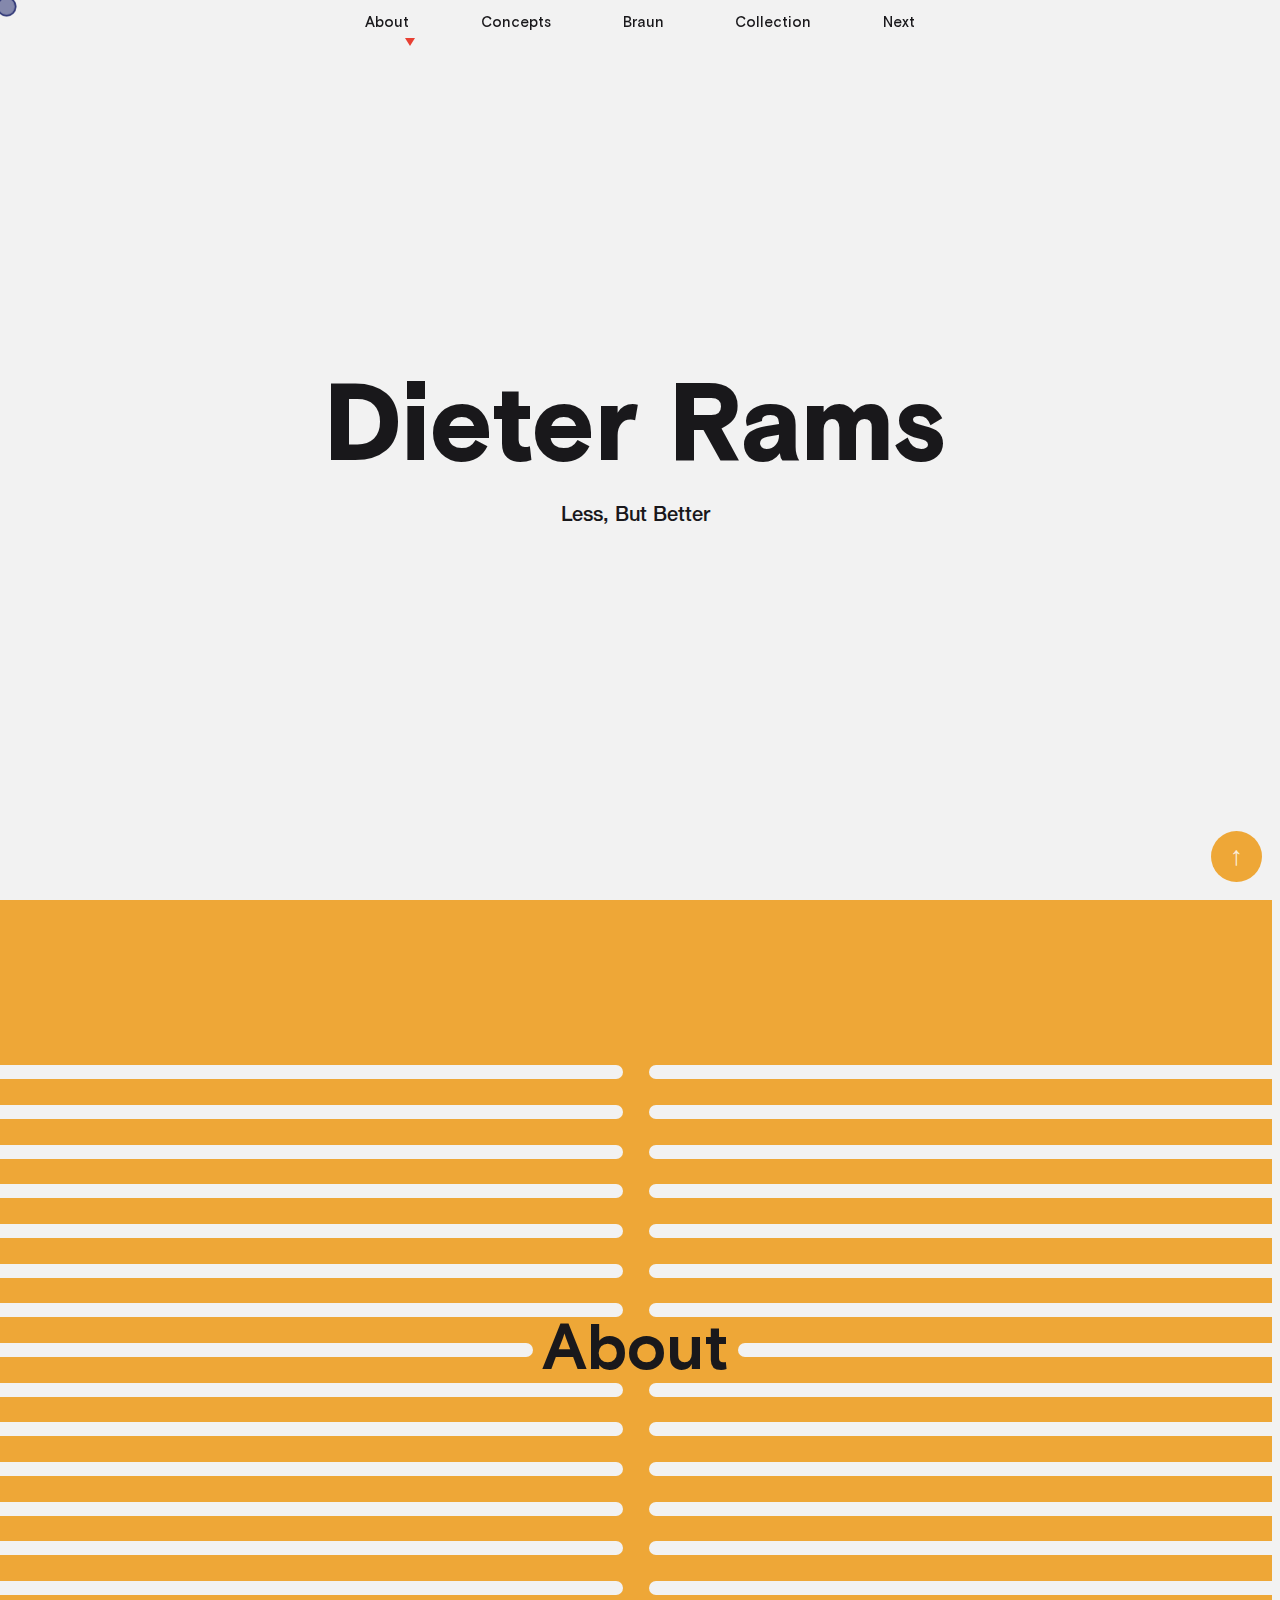
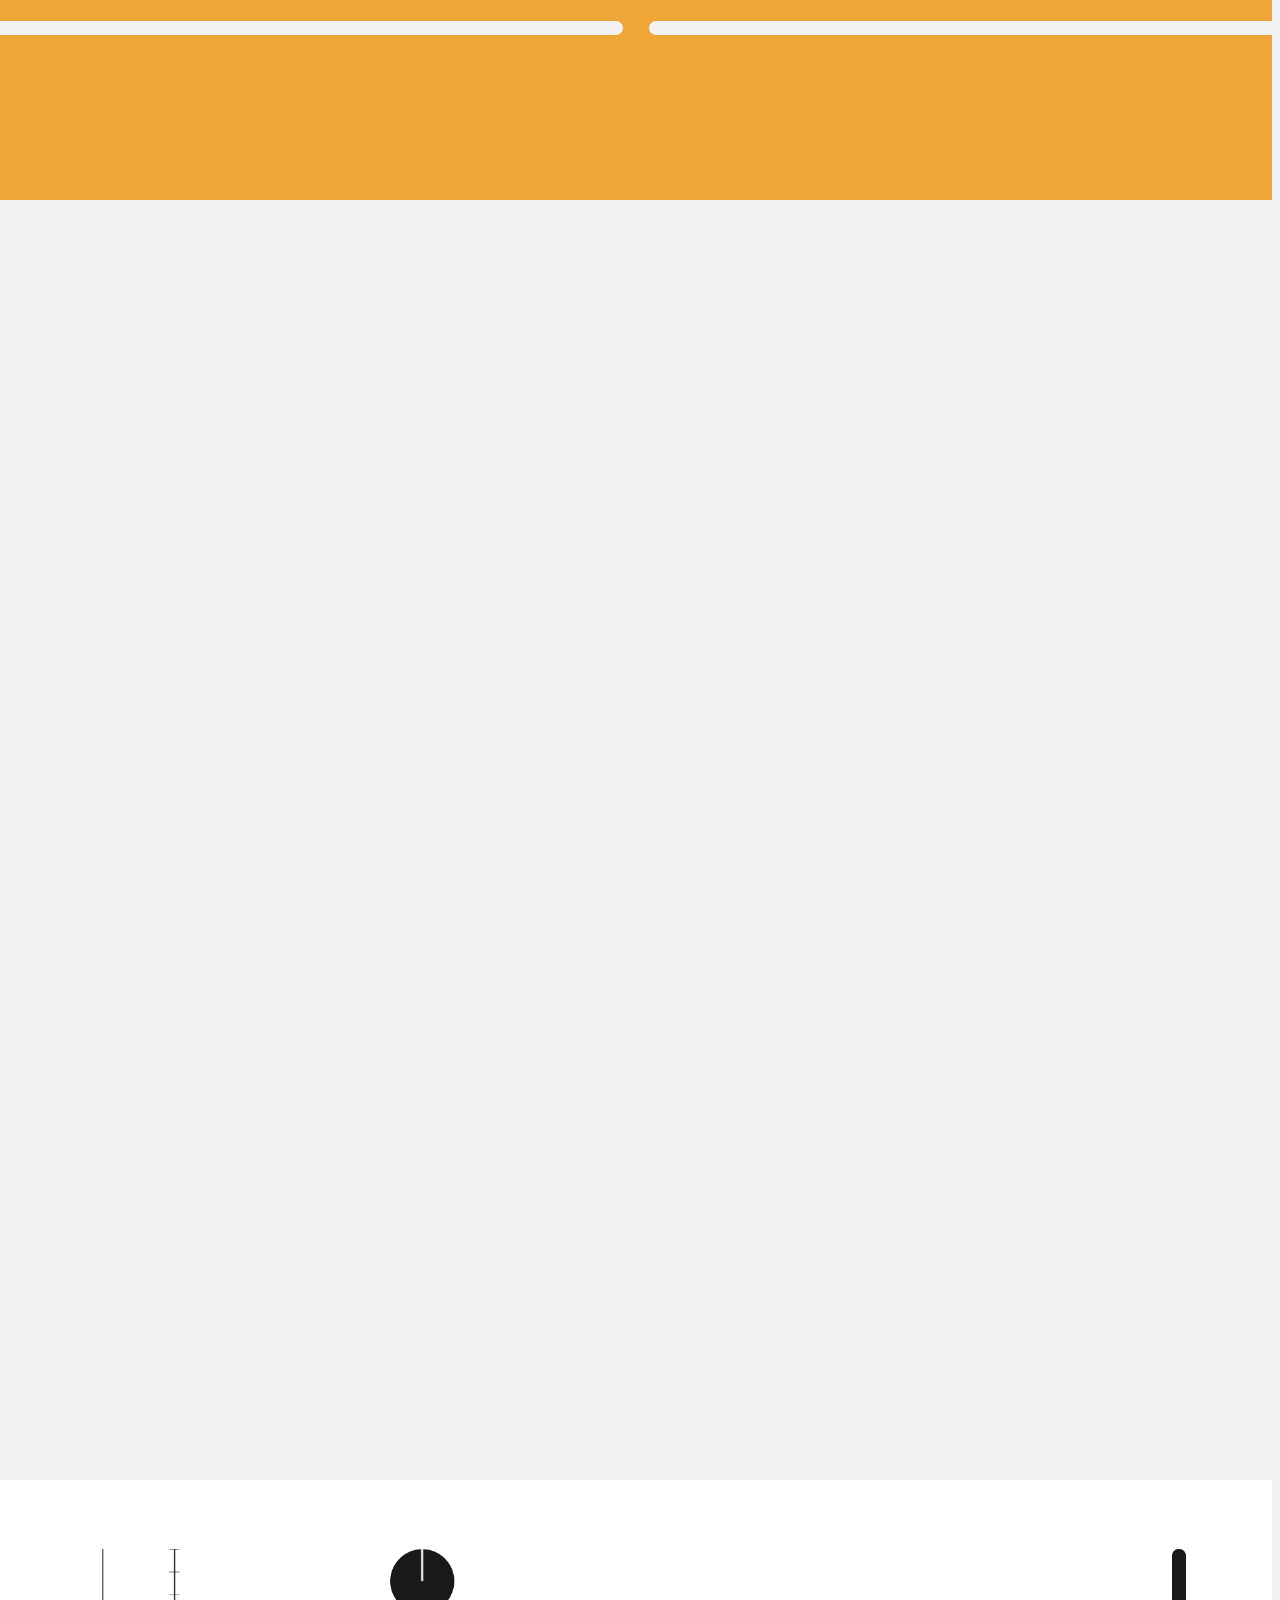
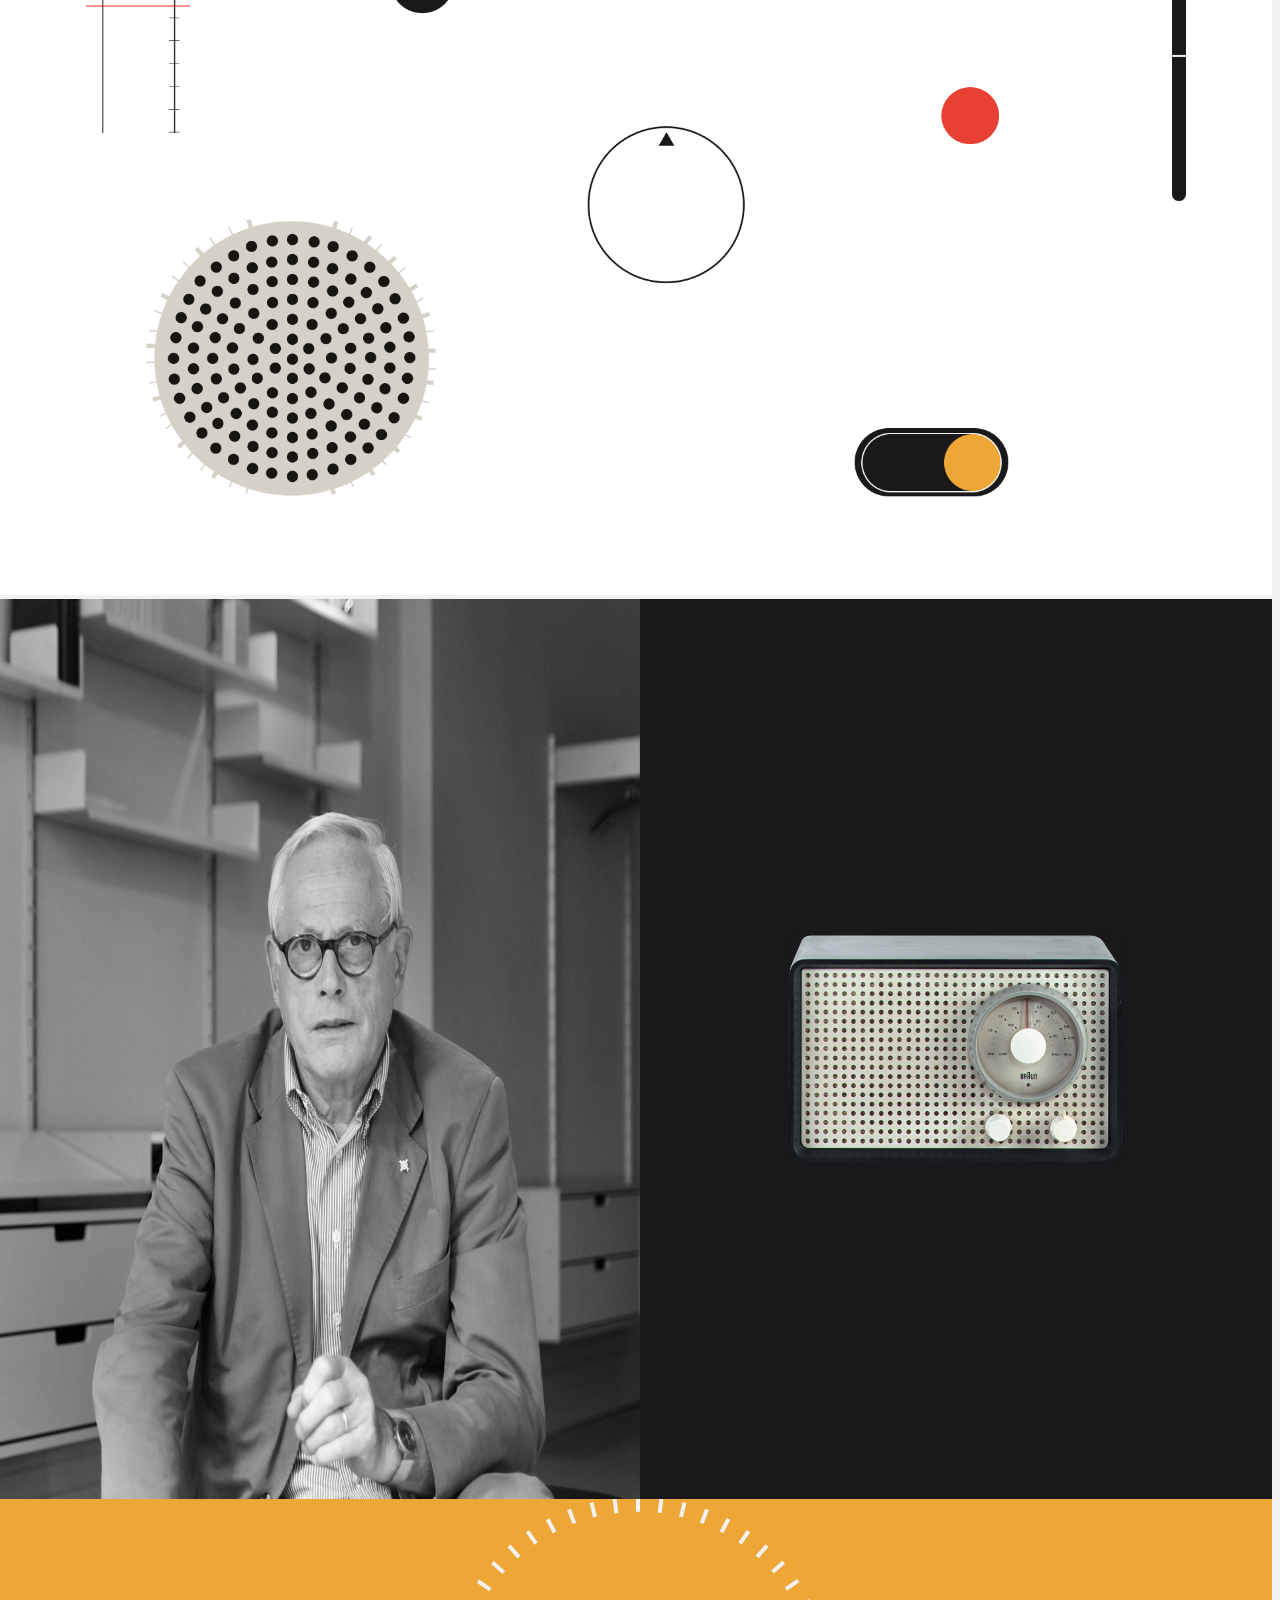
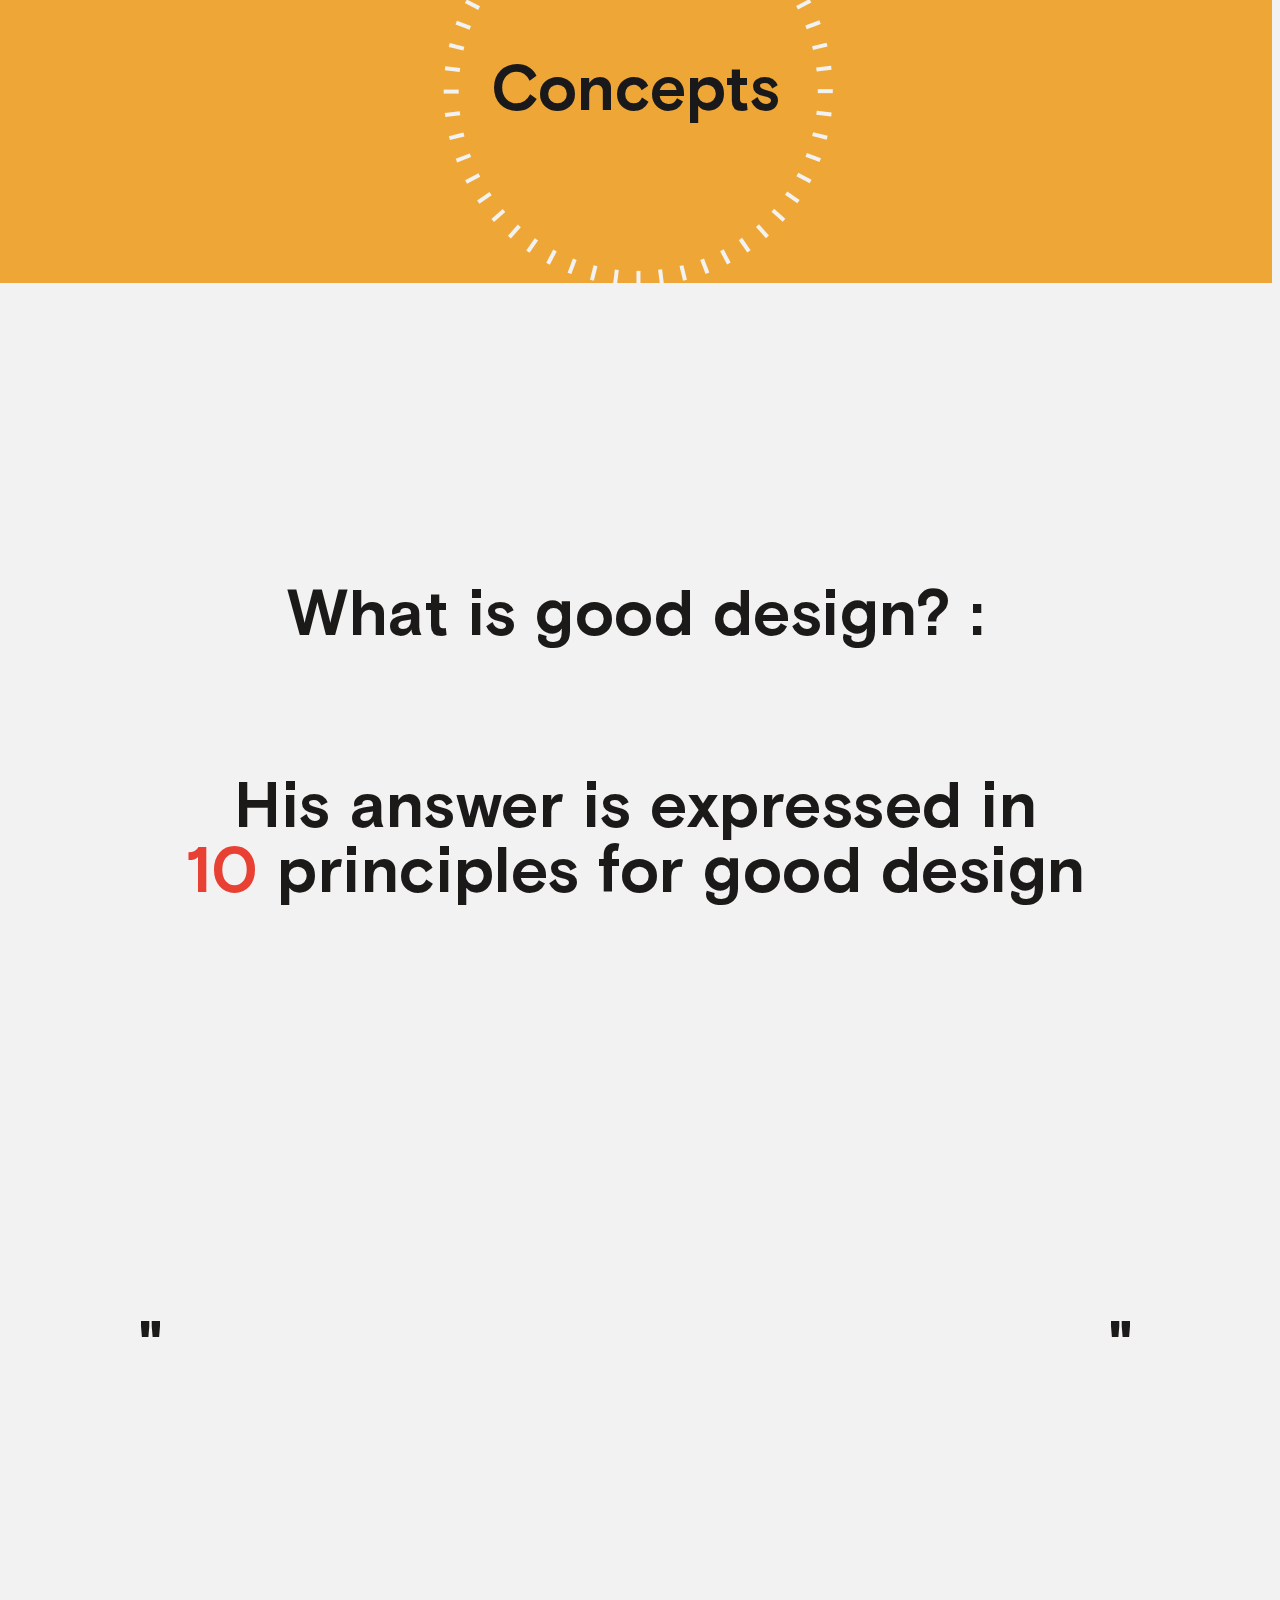
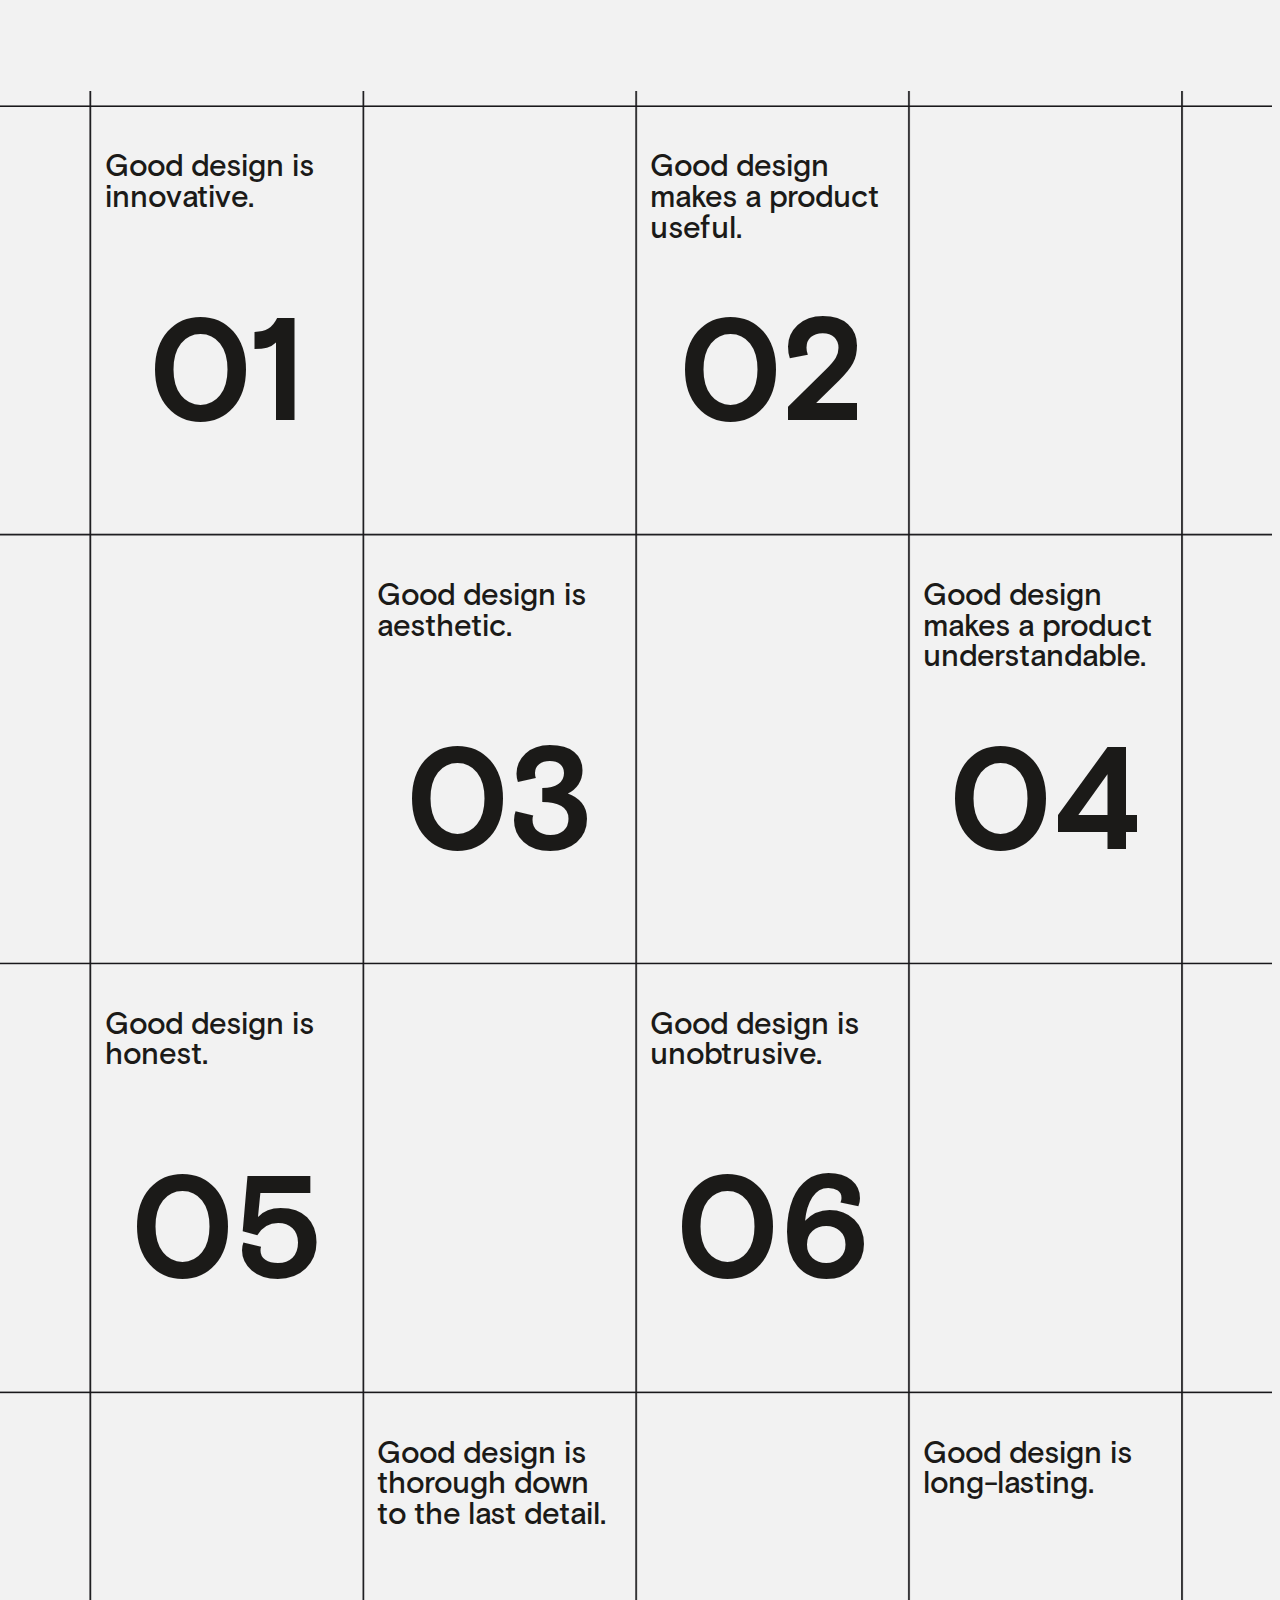
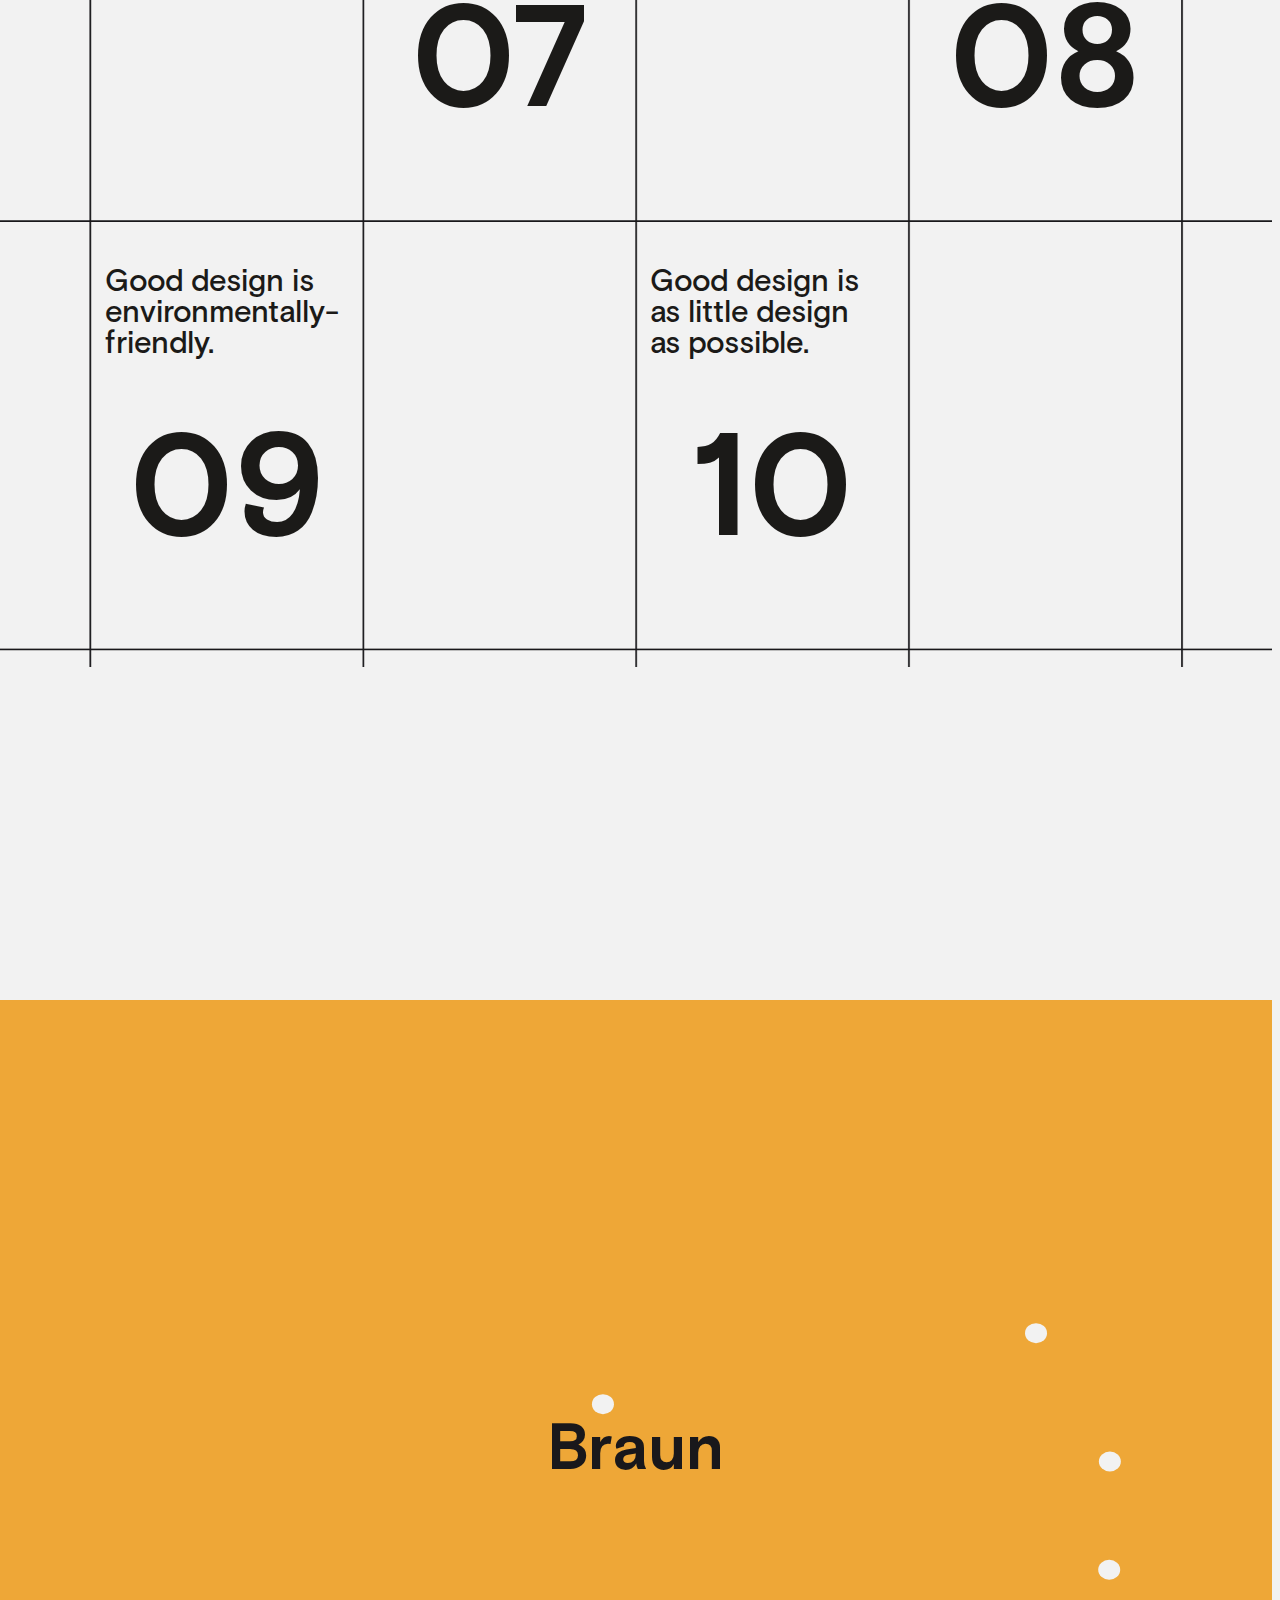
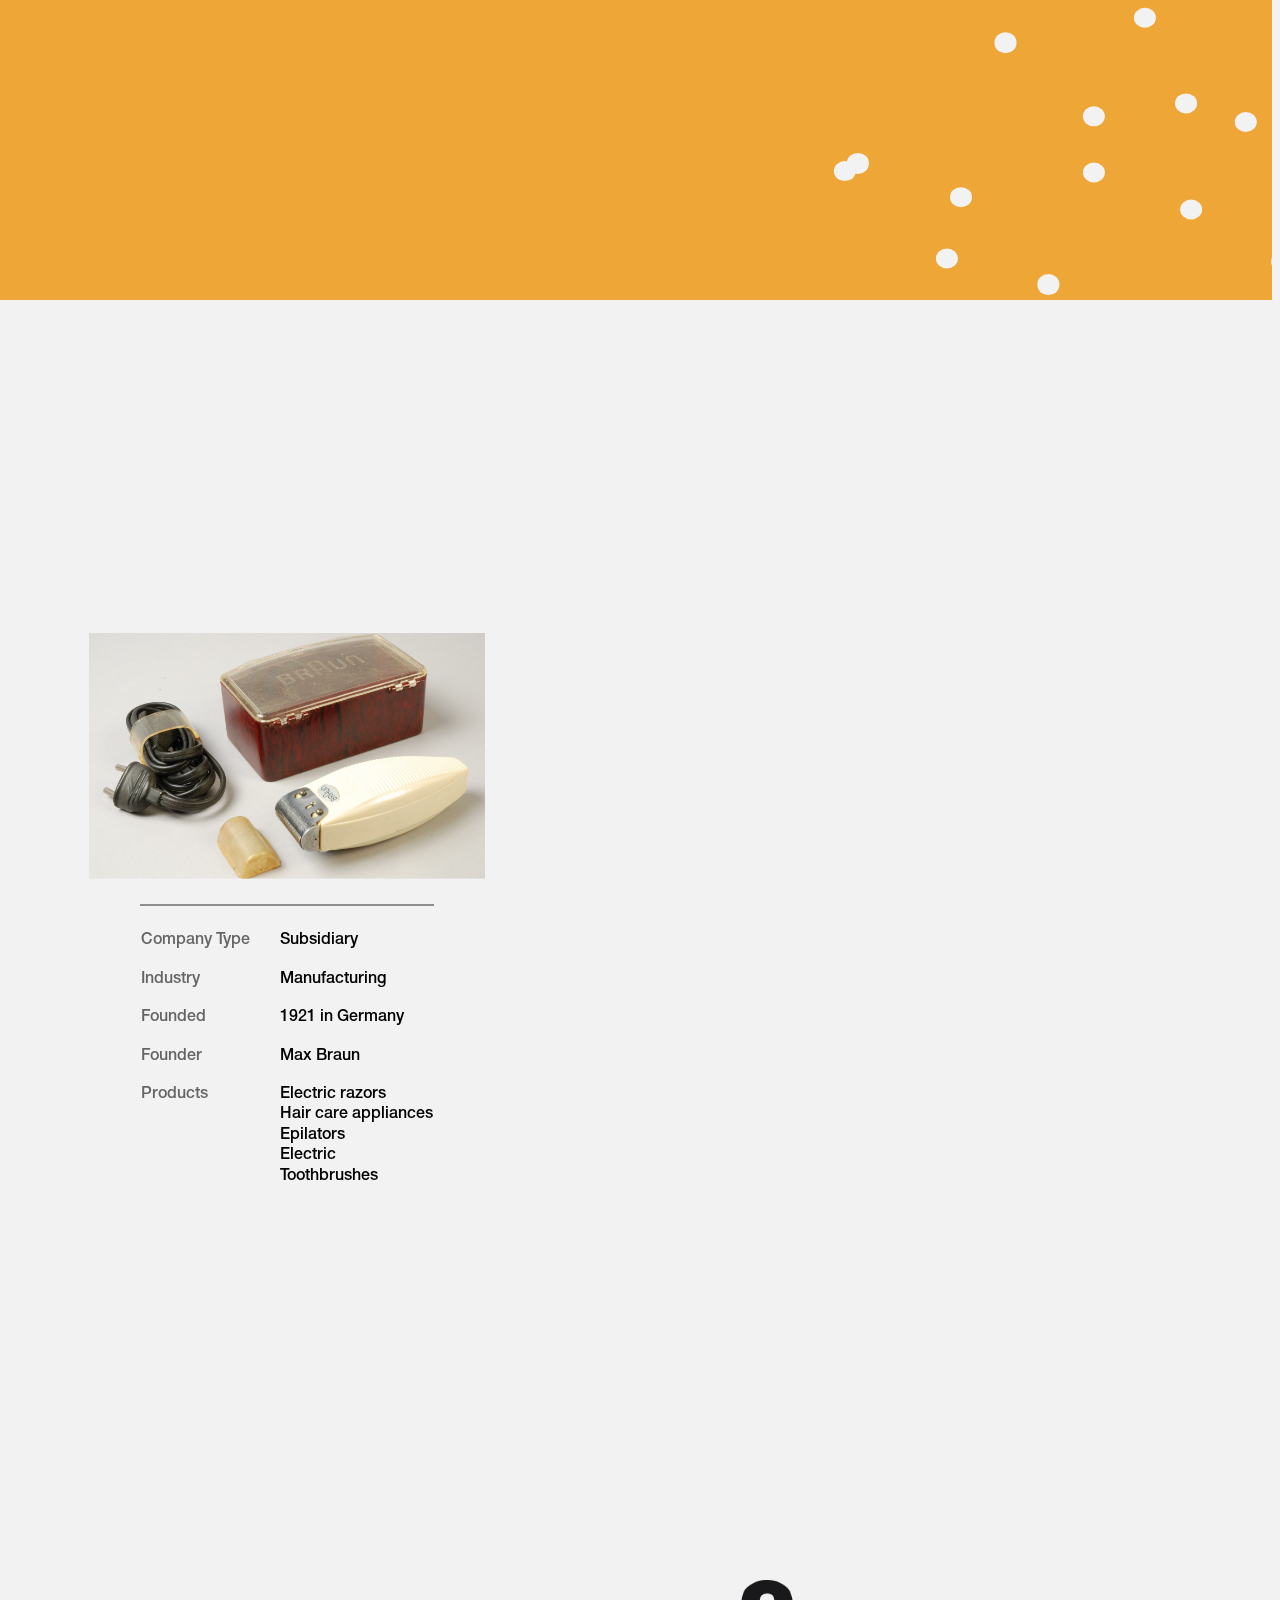
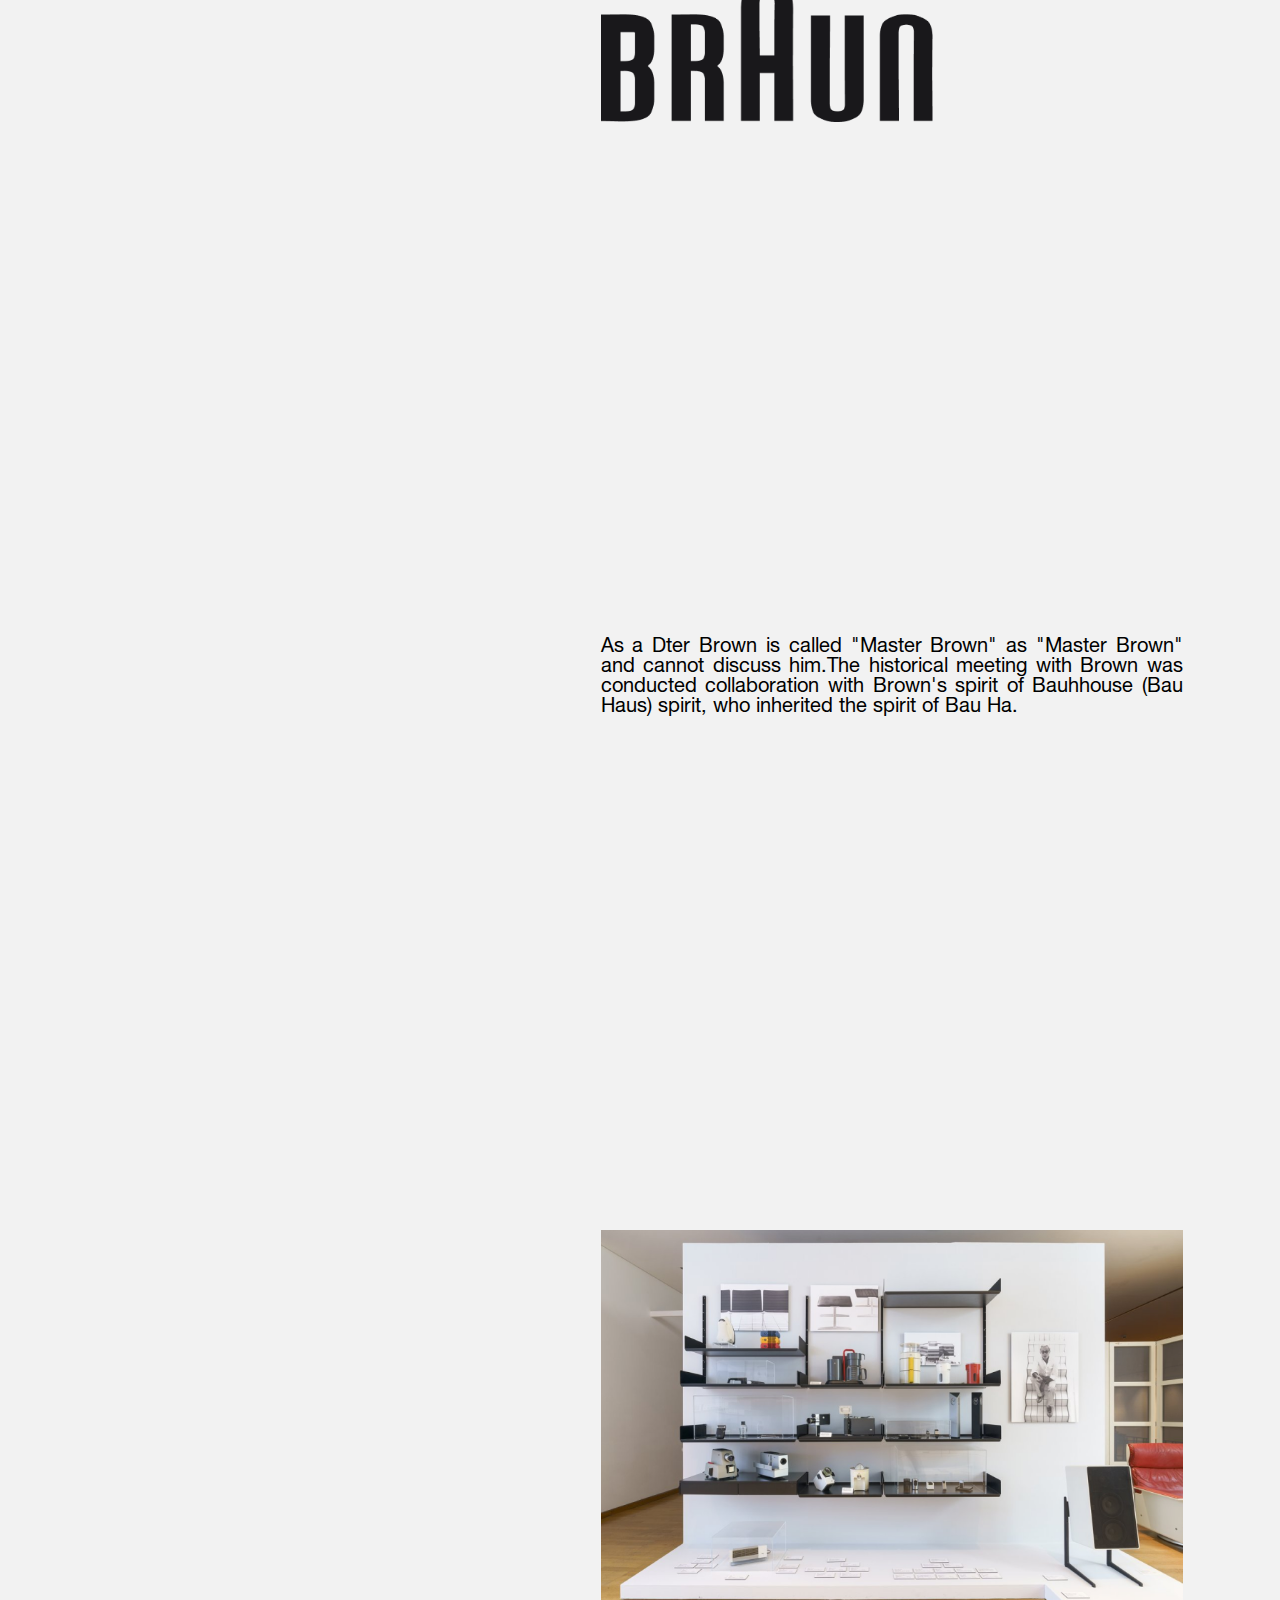
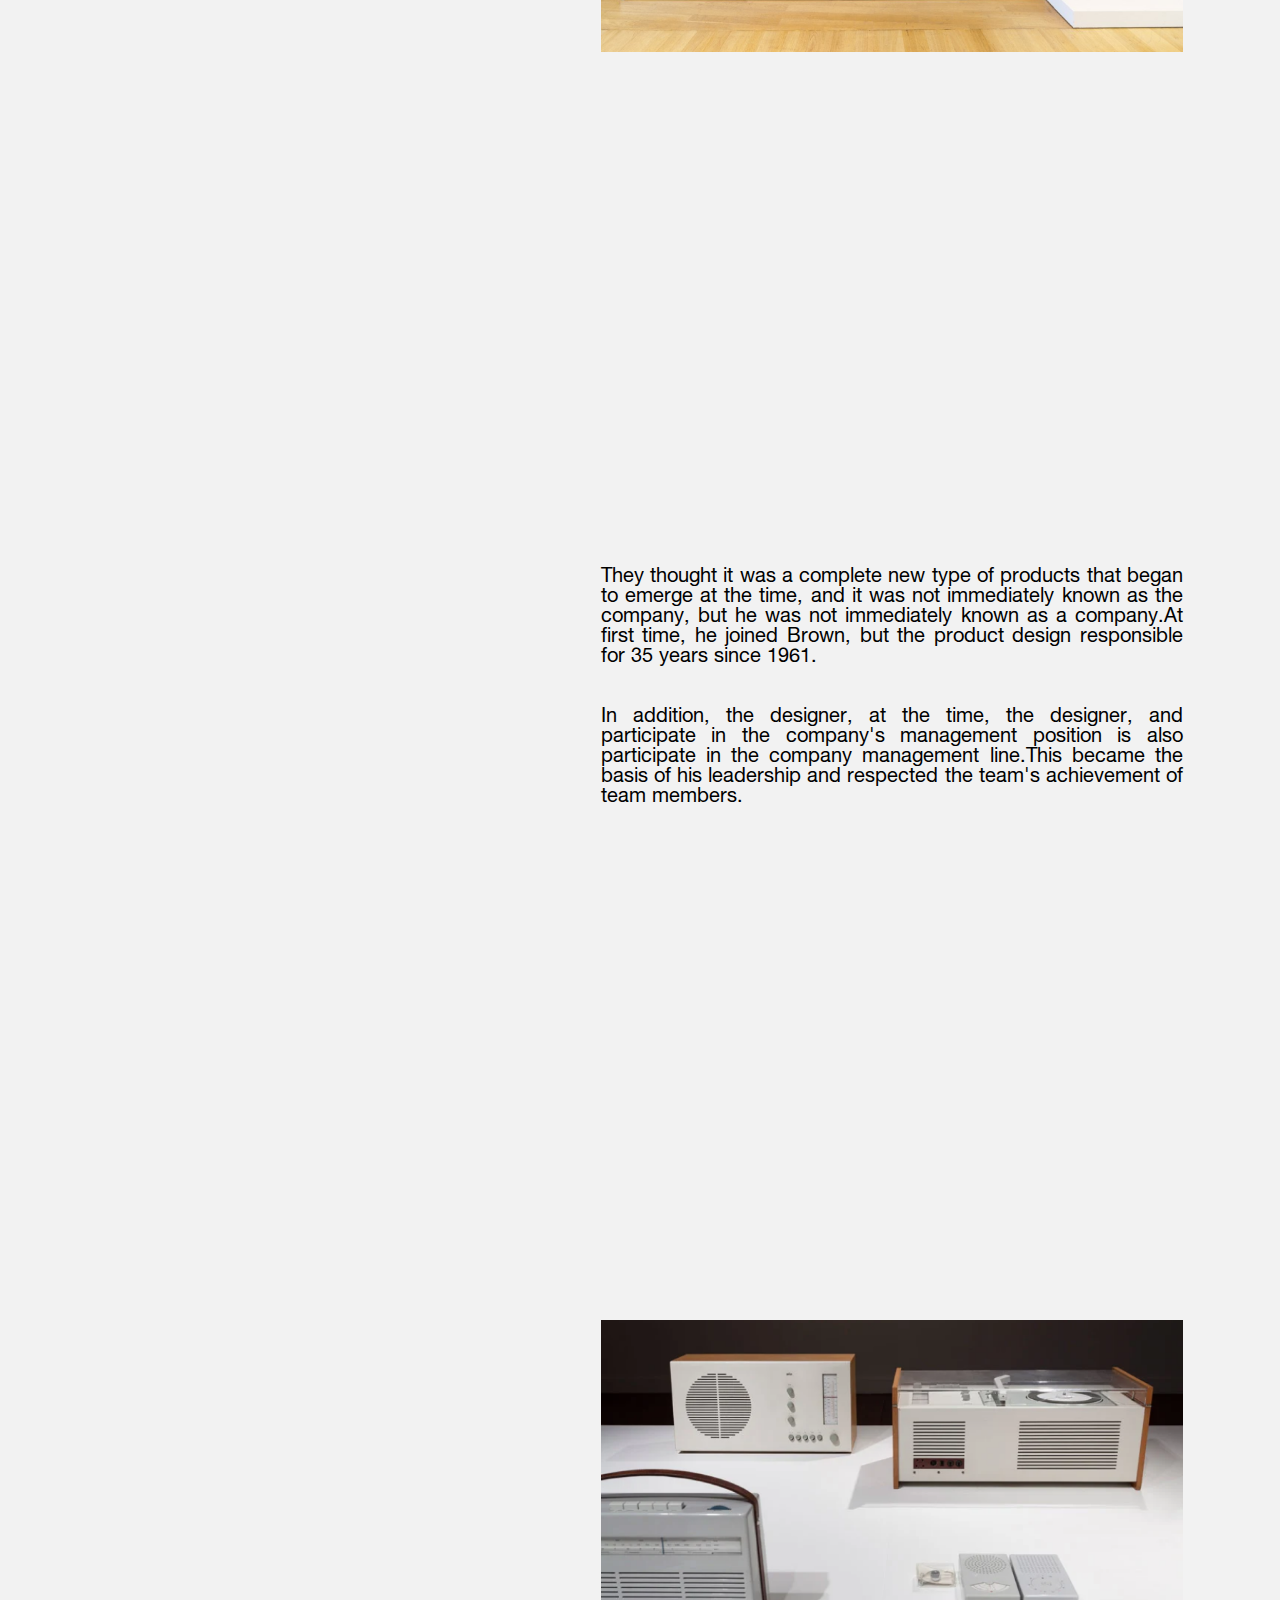
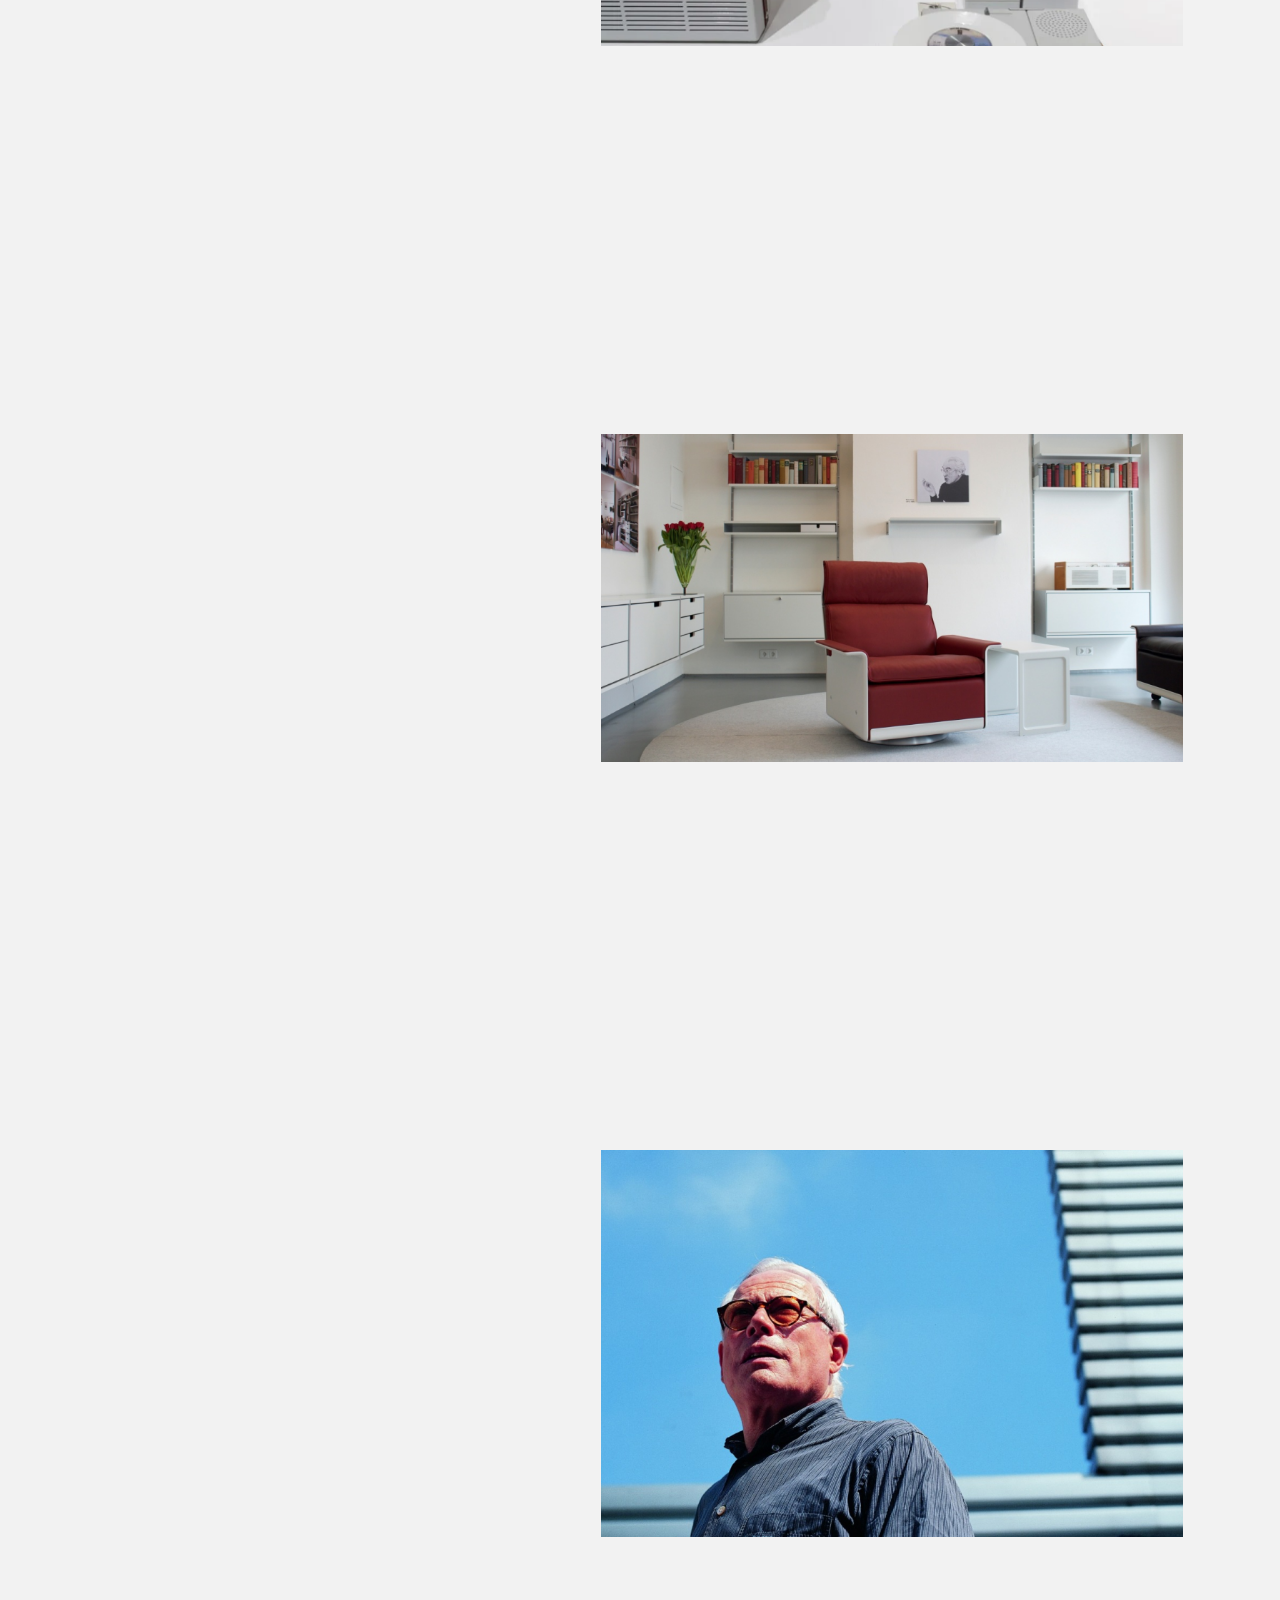
==== commit 609c80d5: "Update index.html" ====
--- a/index.html
+++ b/index.html
@@ -28,7 +28,7 @@
                 <li class="first"><a href="#Concept">Concepts</a></li>
                 <li class="first"><a href="#Braun">Braun</a></li>
                 <li class="first"><a href="#Collection">Collection</a></li>
-                <li class="first"><a href="#Next">Next'</a></li>
+                <li class="first"><a href="#Next">Next</a></li>
             </ul>
         </span>
         <div class="nav_under">
@@ -610,7 +610,7 @@
                 </div>
             </div>
             <div id="collections" class="cover">
-                <h1>Next' </h1>
+                <h1>Next</h1>
             </div>
         </section>
         <section id="Nexta">
@@ -681,4 +681,4 @@
     <script src="./js/common.js"></script>
     <script src="./js/index.js"></script>
 </body>
-</html>+</html>
--- a/css/index.css
+++ b/css/index.css
@@ -1,6 +1,6 @@
 #Main{
     width: calc(100vw - .65vw); 
-    height: 49.2vw;
+    height: 100vh;
     display: flex;
     align-items: center;
     justify-content: center;
@@ -70,7 +70,7 @@
 }
 #About{
     width: calc(100vw - .65vw); 
-    height: 49.2vw;
+    height: 100vh;
     display: flex;
     align-items: center;
     justify-content: center;
@@ -164,25 +164,24 @@
     line-height: 1.6vw;
     margin-bottom: 1.2vw;
 }
-#about_buttons{
-    width: calc(100vw - .65vw); 
-    height: 49.2vw;
-    background: rgb(207, 207, 207);
+#about_buttons img{
+    width: calc(100vw - .65vw); 
+    height:auto
 }
 #about_mock{
     display: flex;
     width: calc(100vw - .65vw); 
-    height: 49.2vw;
+    height: 100vh;
     background: #19181B;
 
 }
 .about_left2 img{
     width: 50vw;
-    height: 49.2vw;
+    height: 100vh;
 }
 .about_right2{
     width: 50vw;
-    height: 49.2vw;
+    height: 100vh;
     display: flex;
     justify-content: center;
     align-items: center;
@@ -194,7 +193,7 @@
 }
 #Concept{
     width: calc(100vw - .65vw); 
-    height: 49.2vw;
+    height: vw;
     display: flex;
     align-items: center;
     justify-content: center;
@@ -399,7 +398,7 @@
 
 #Braun{
     width: calc(100vw - .65vw); 
-    height: 49.2vw;
+    height: 100vh;
     display: flex;
     align-items: center;
     justify-content: center;
@@ -501,7 +500,7 @@
 }
 #Collection{
     width: calc(100vw - .65vw); 
-    height: 49.2vw;
+    height: 100vh;
     display: flex;
     align-items: center;
     justify-content: center;
@@ -640,7 +639,7 @@
 
 #Next{
     width: calc(100vw - .65vw); 
-    height: 49.2vw;
+    height: 100vh;
     display: flex;
     align-items: center;
     justify-content: center;
@@ -724,4 +723,4 @@
 .sticky3 img{
     width: 38vw;
     height: auto;
-}+}
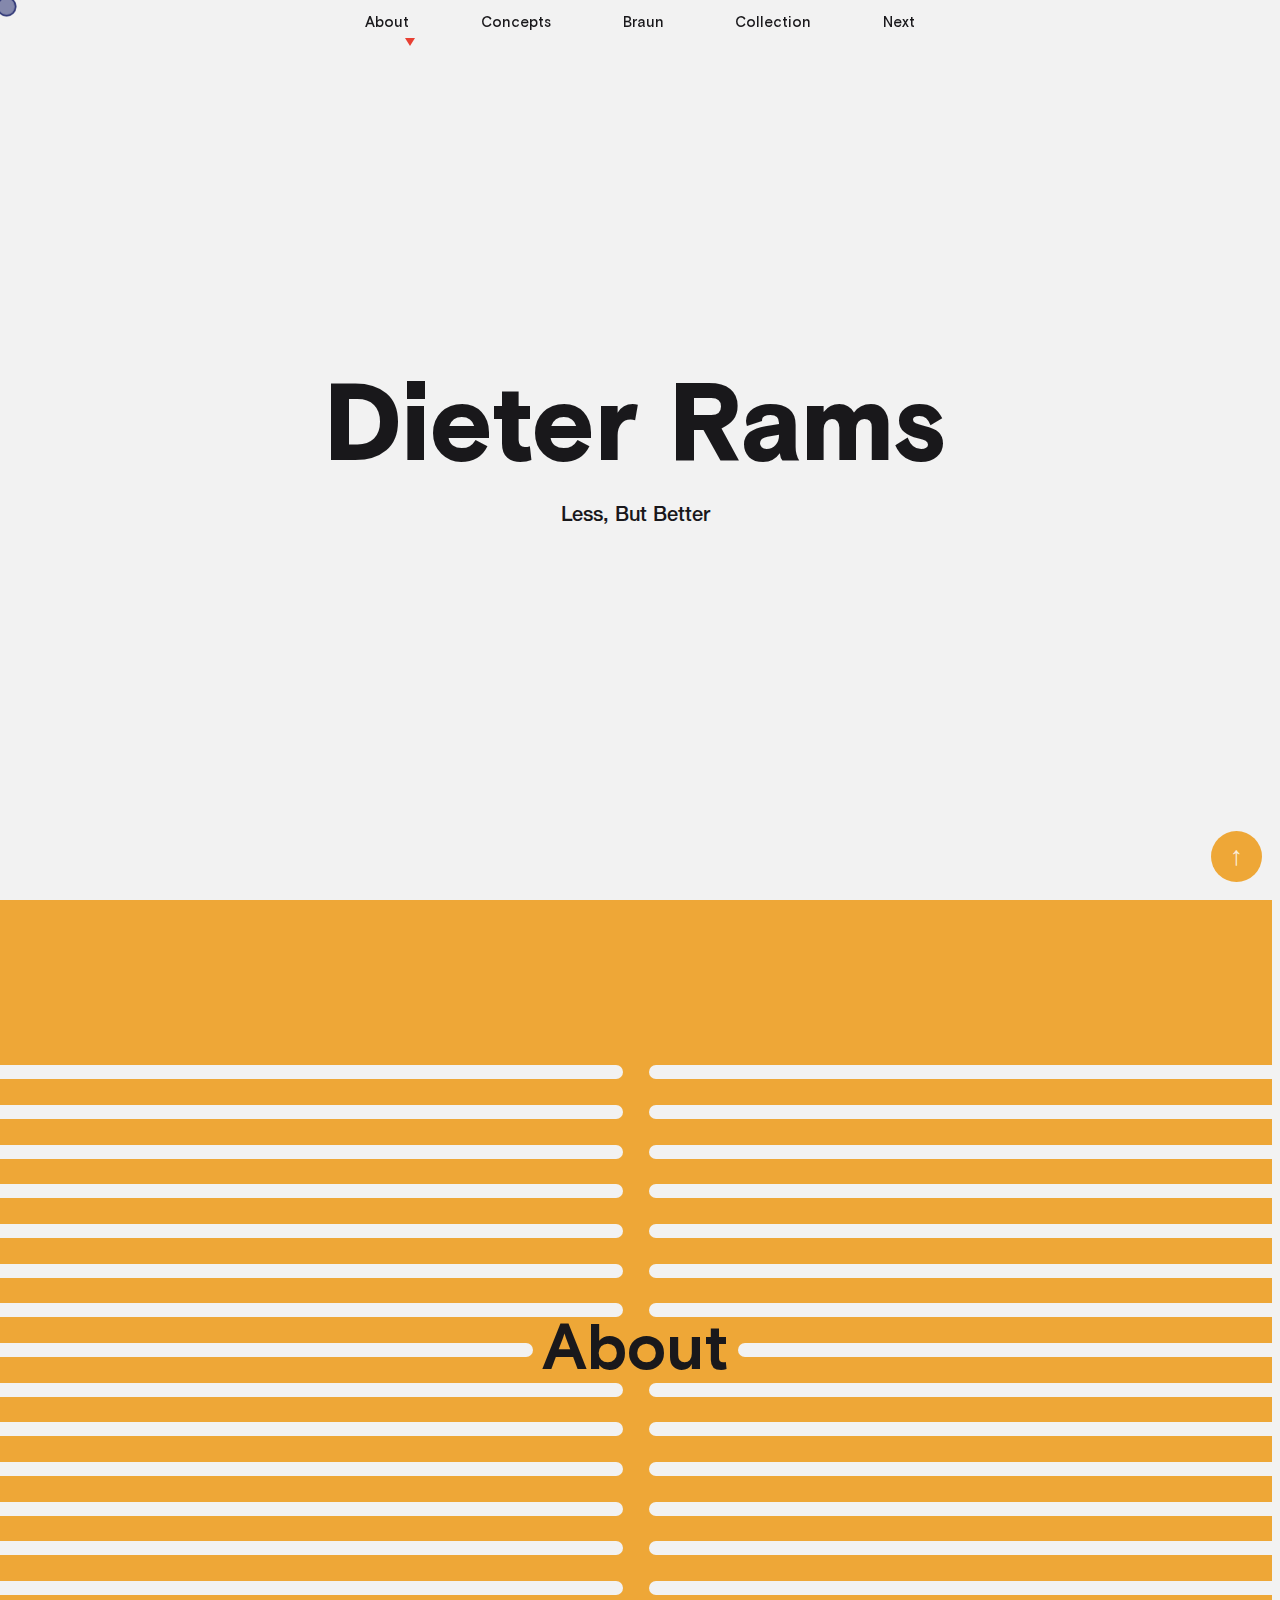
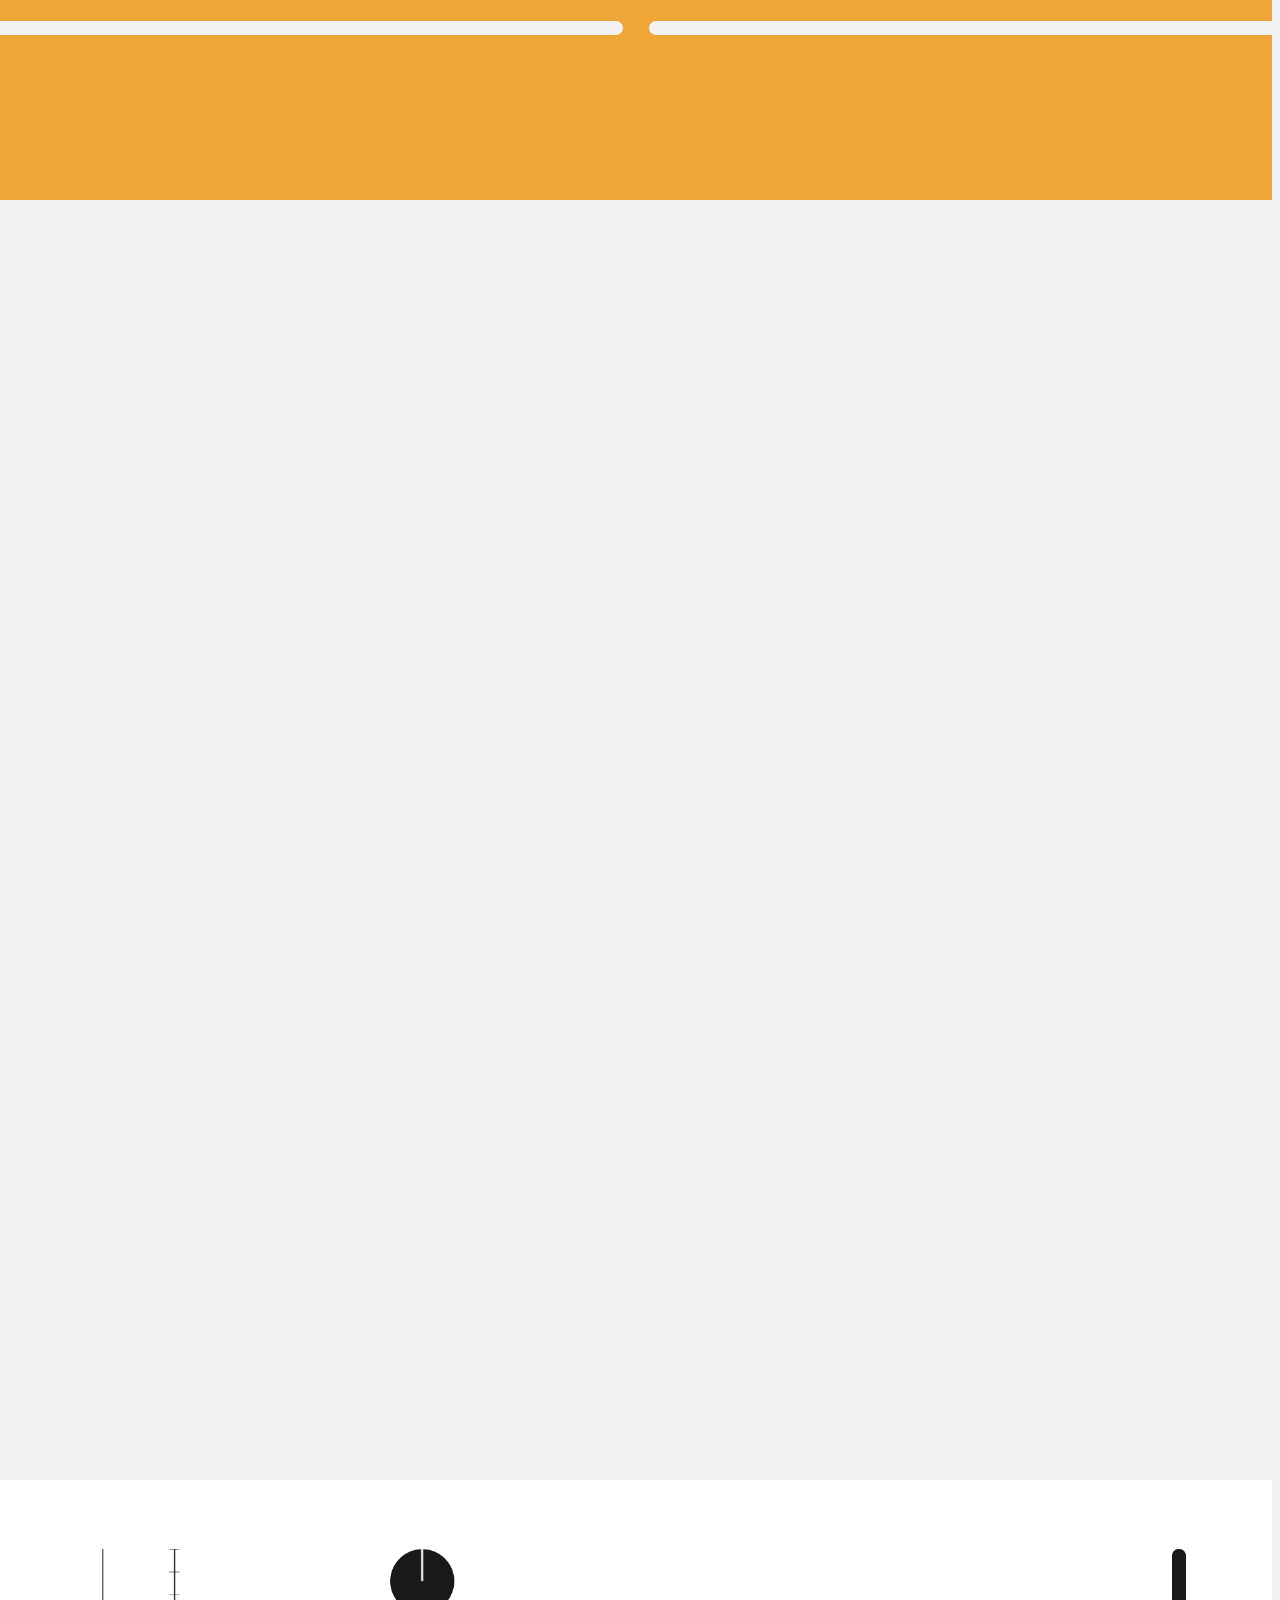
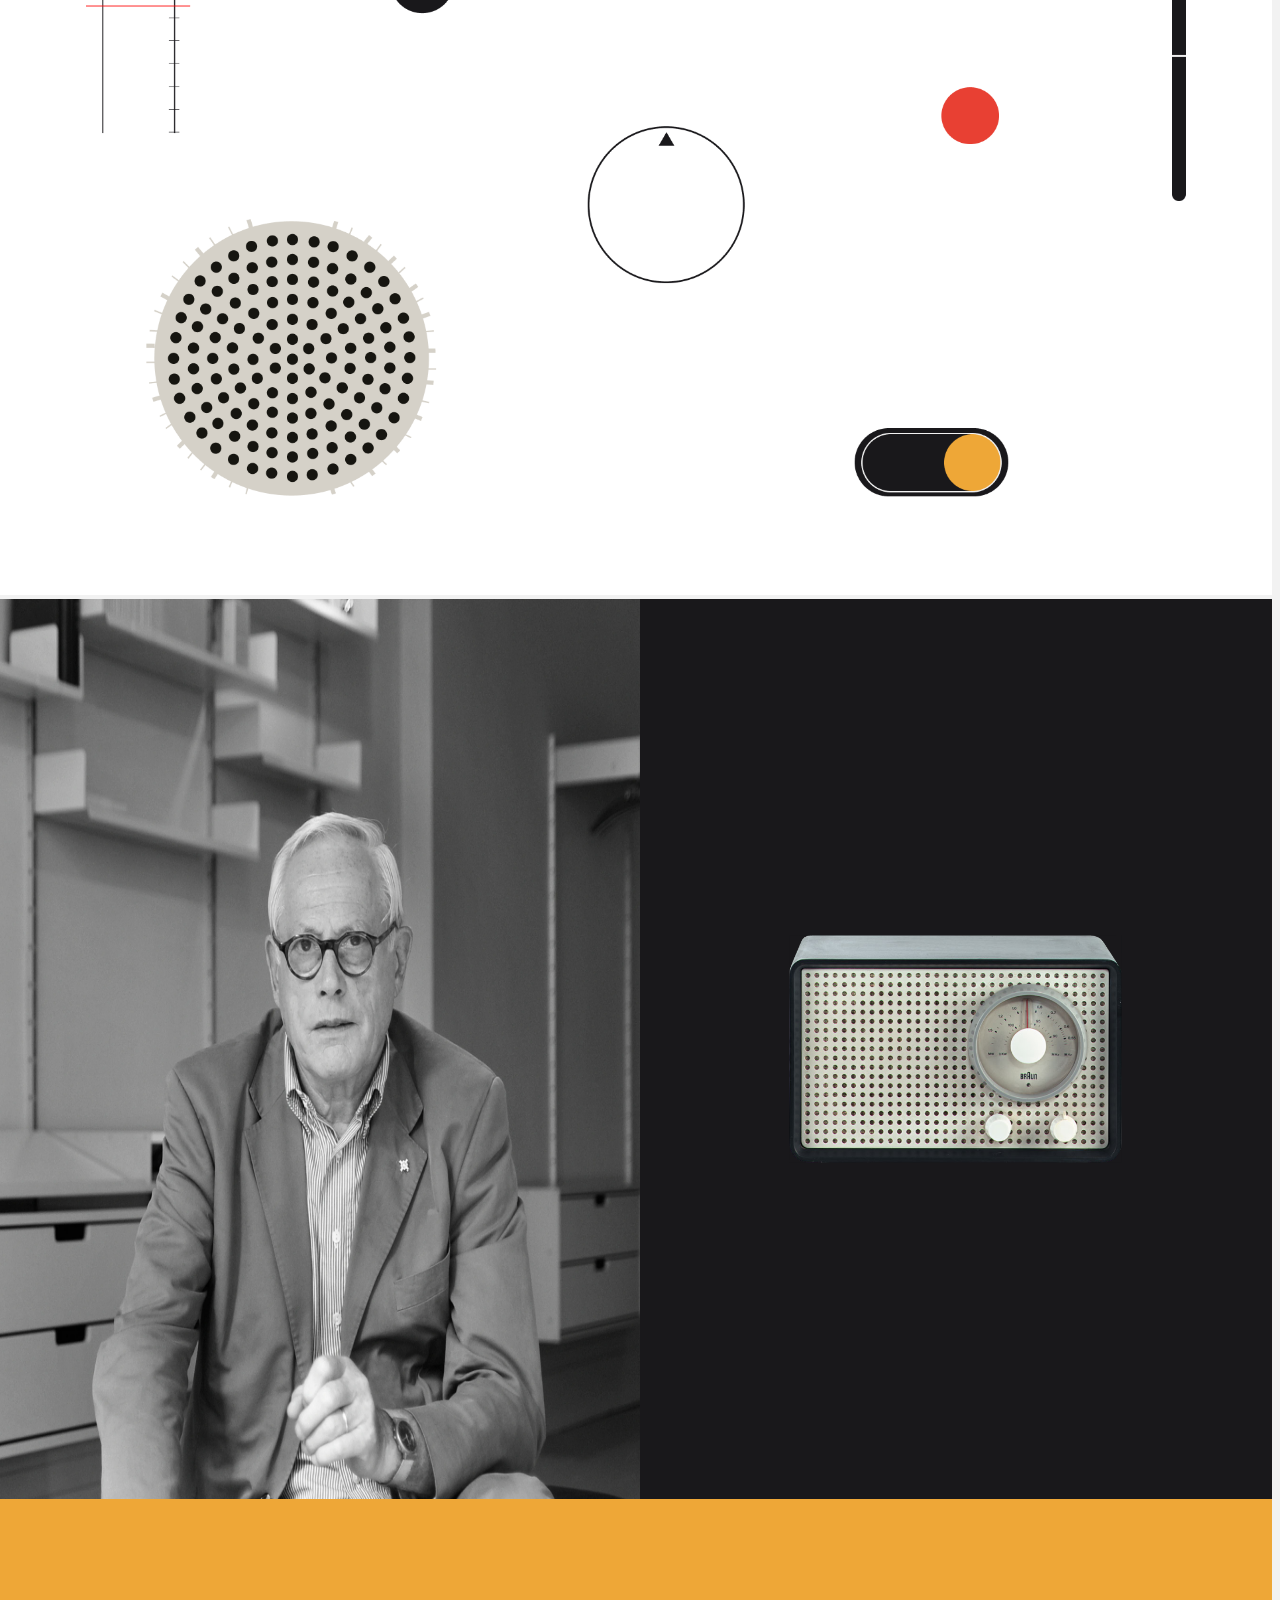
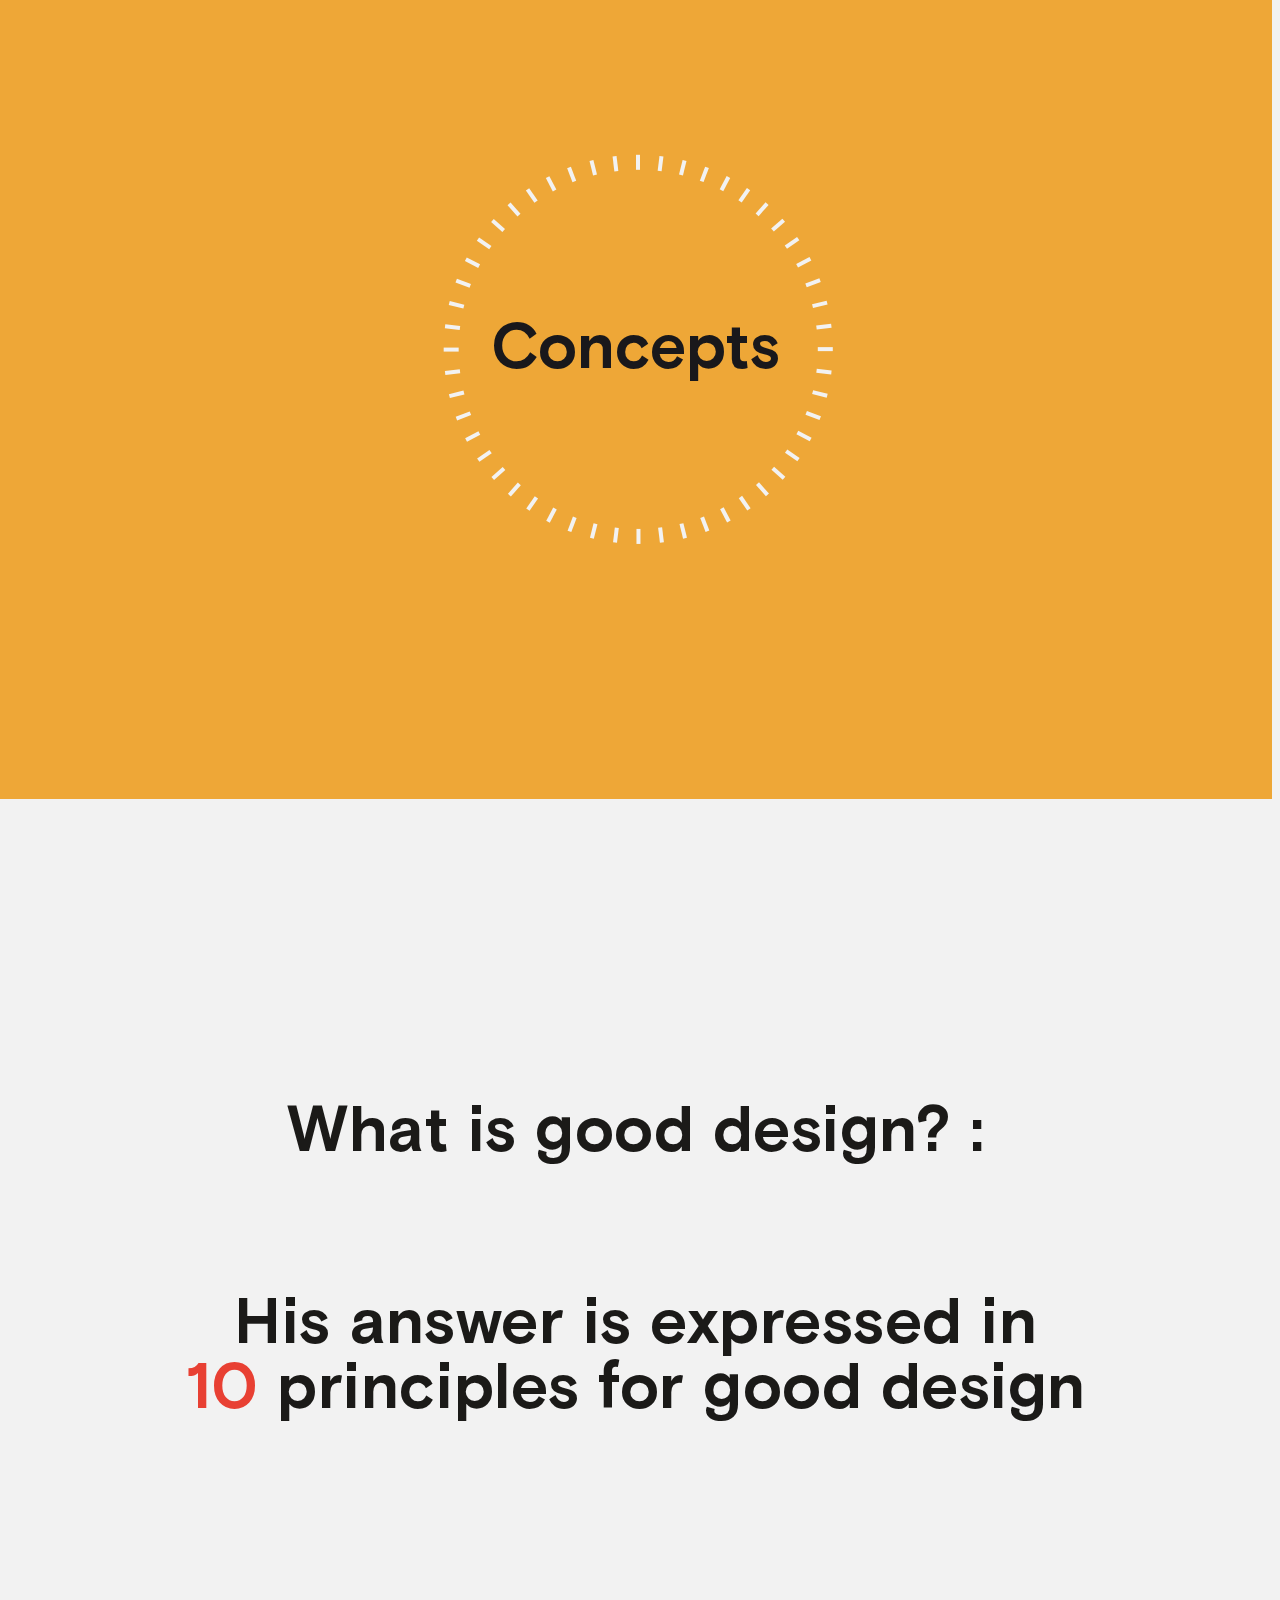
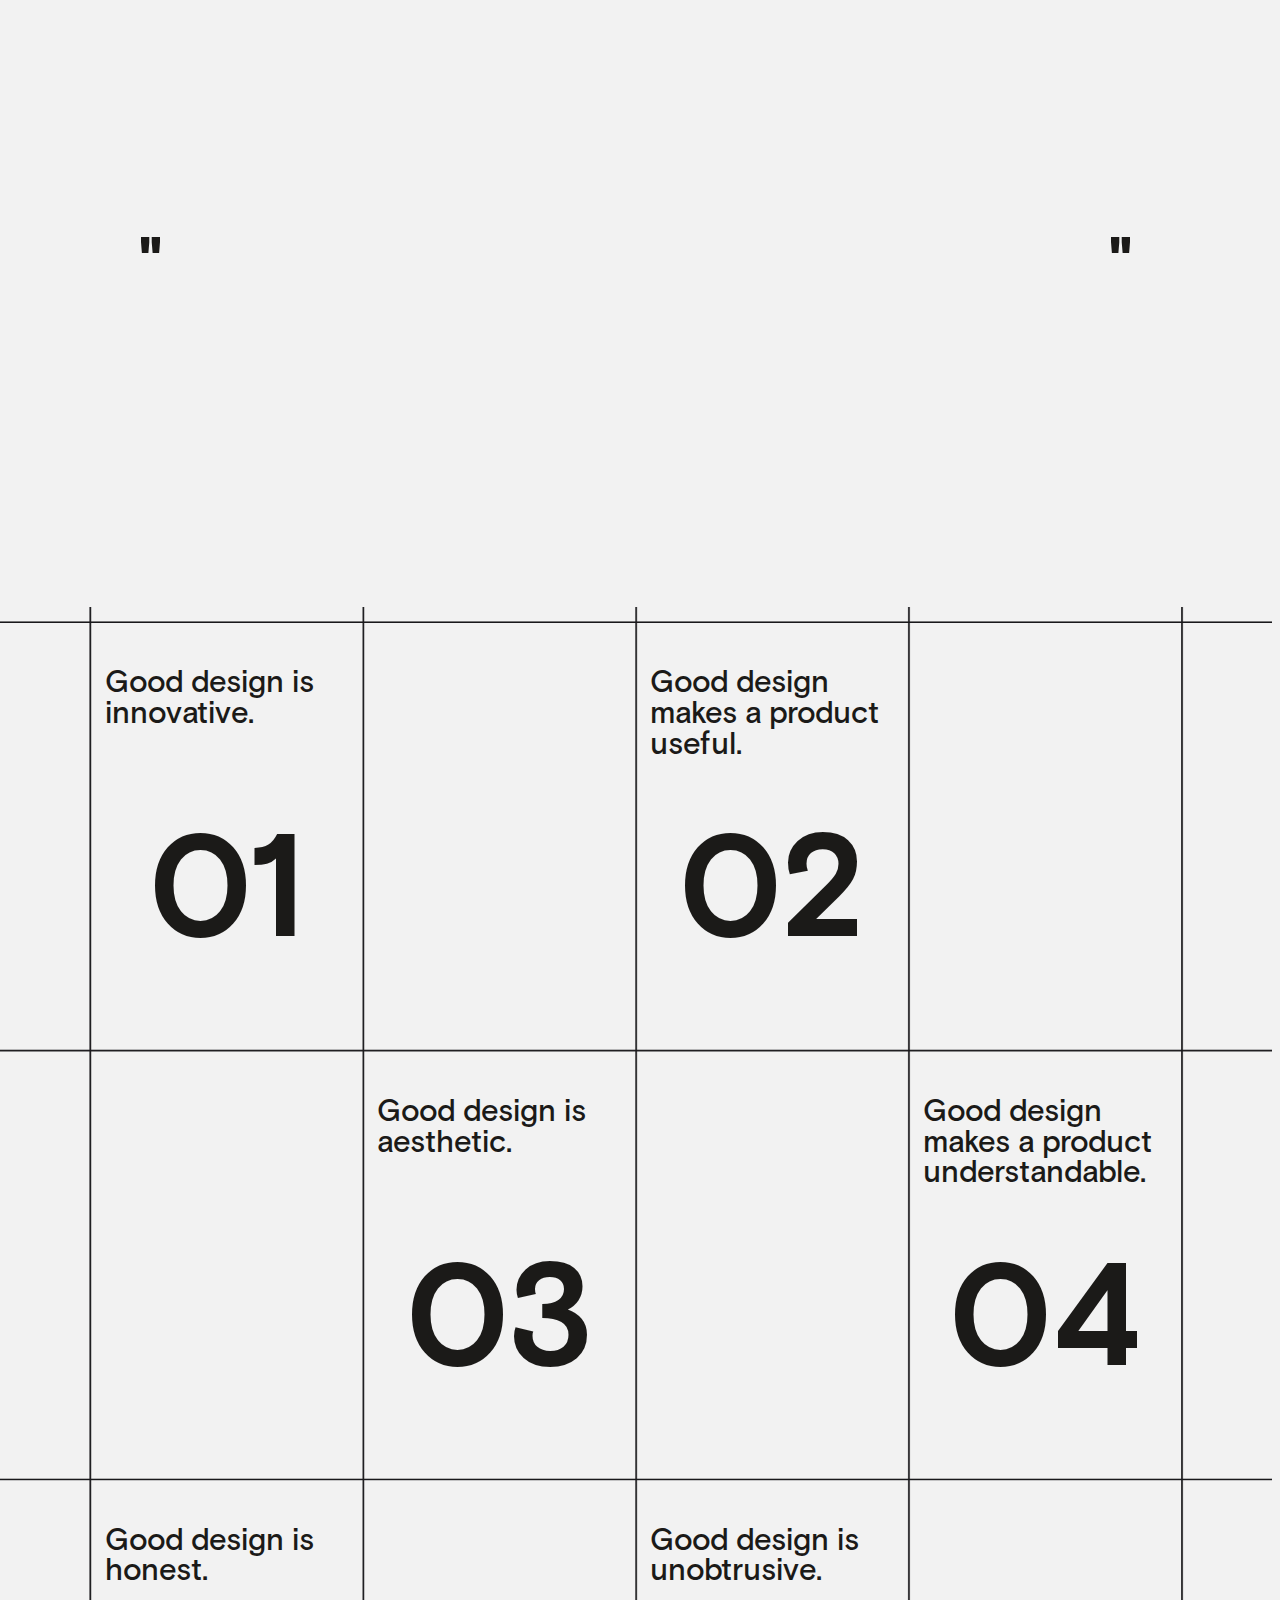
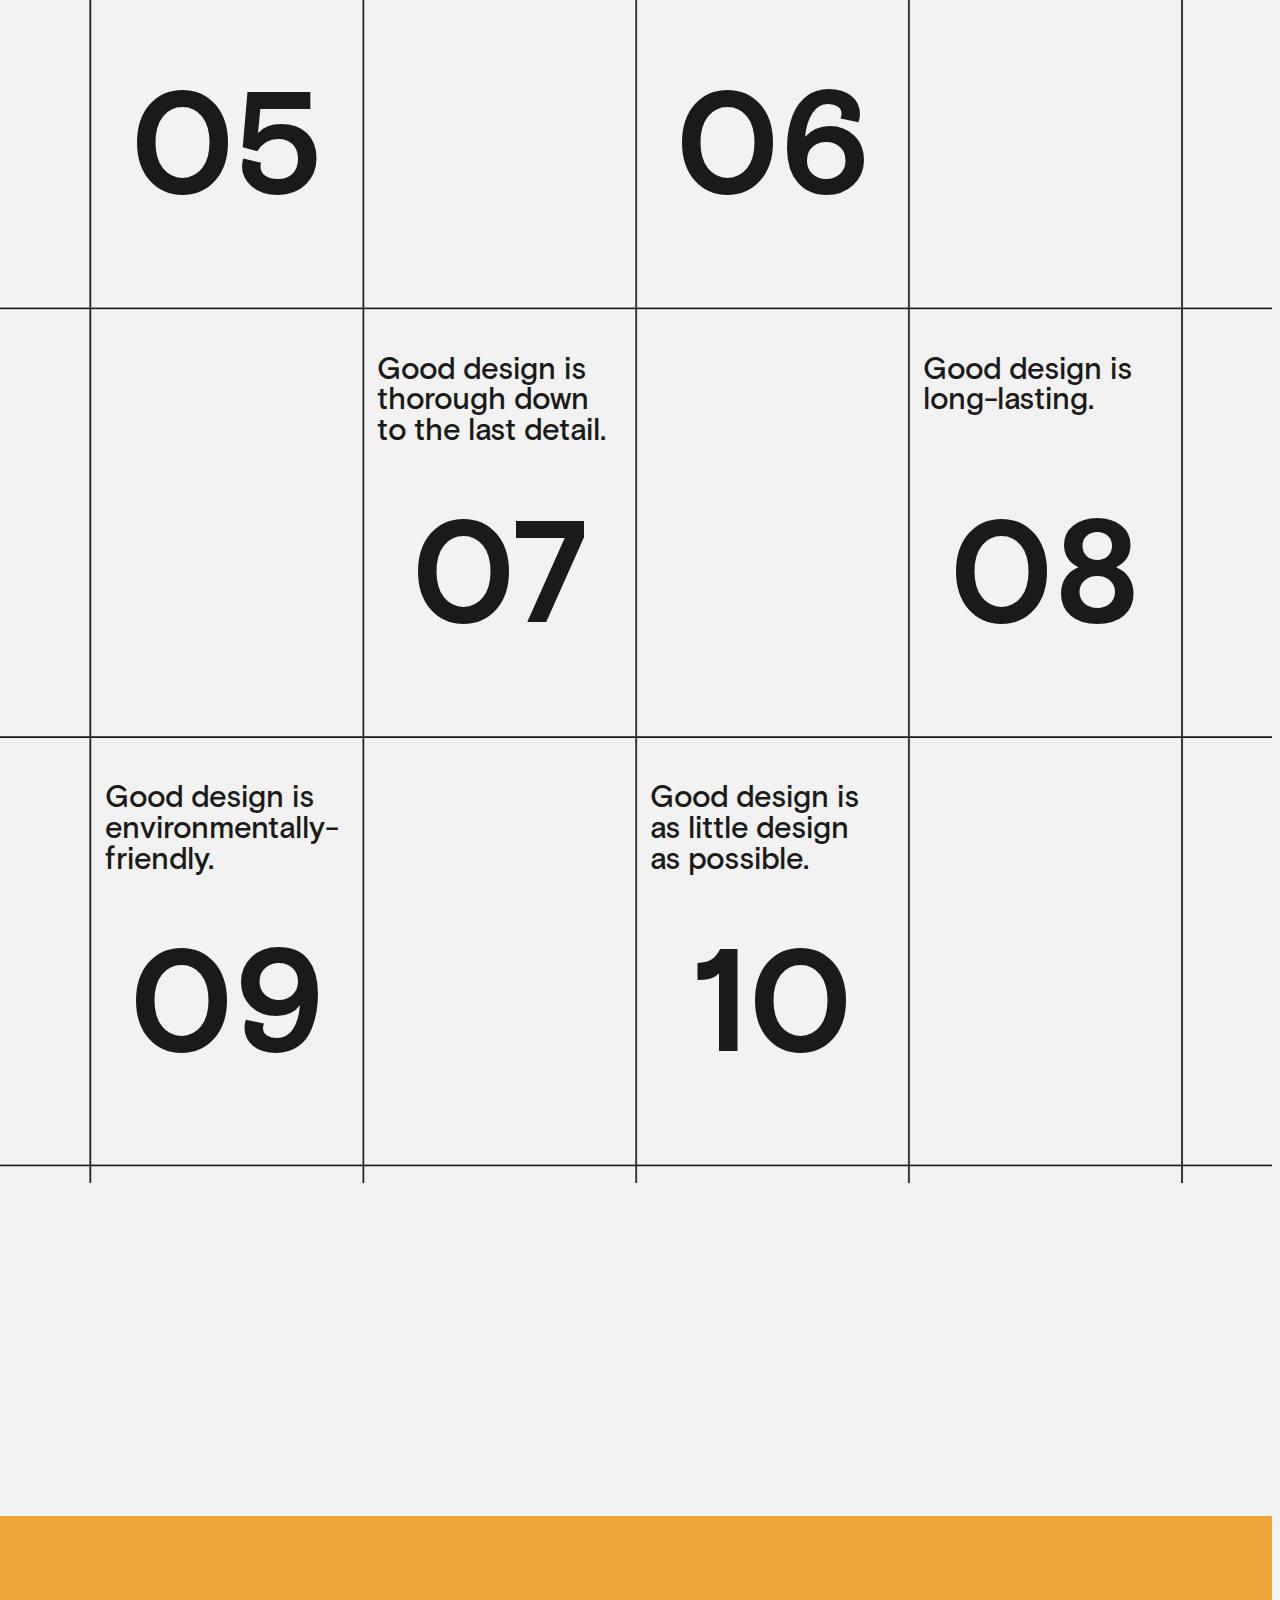
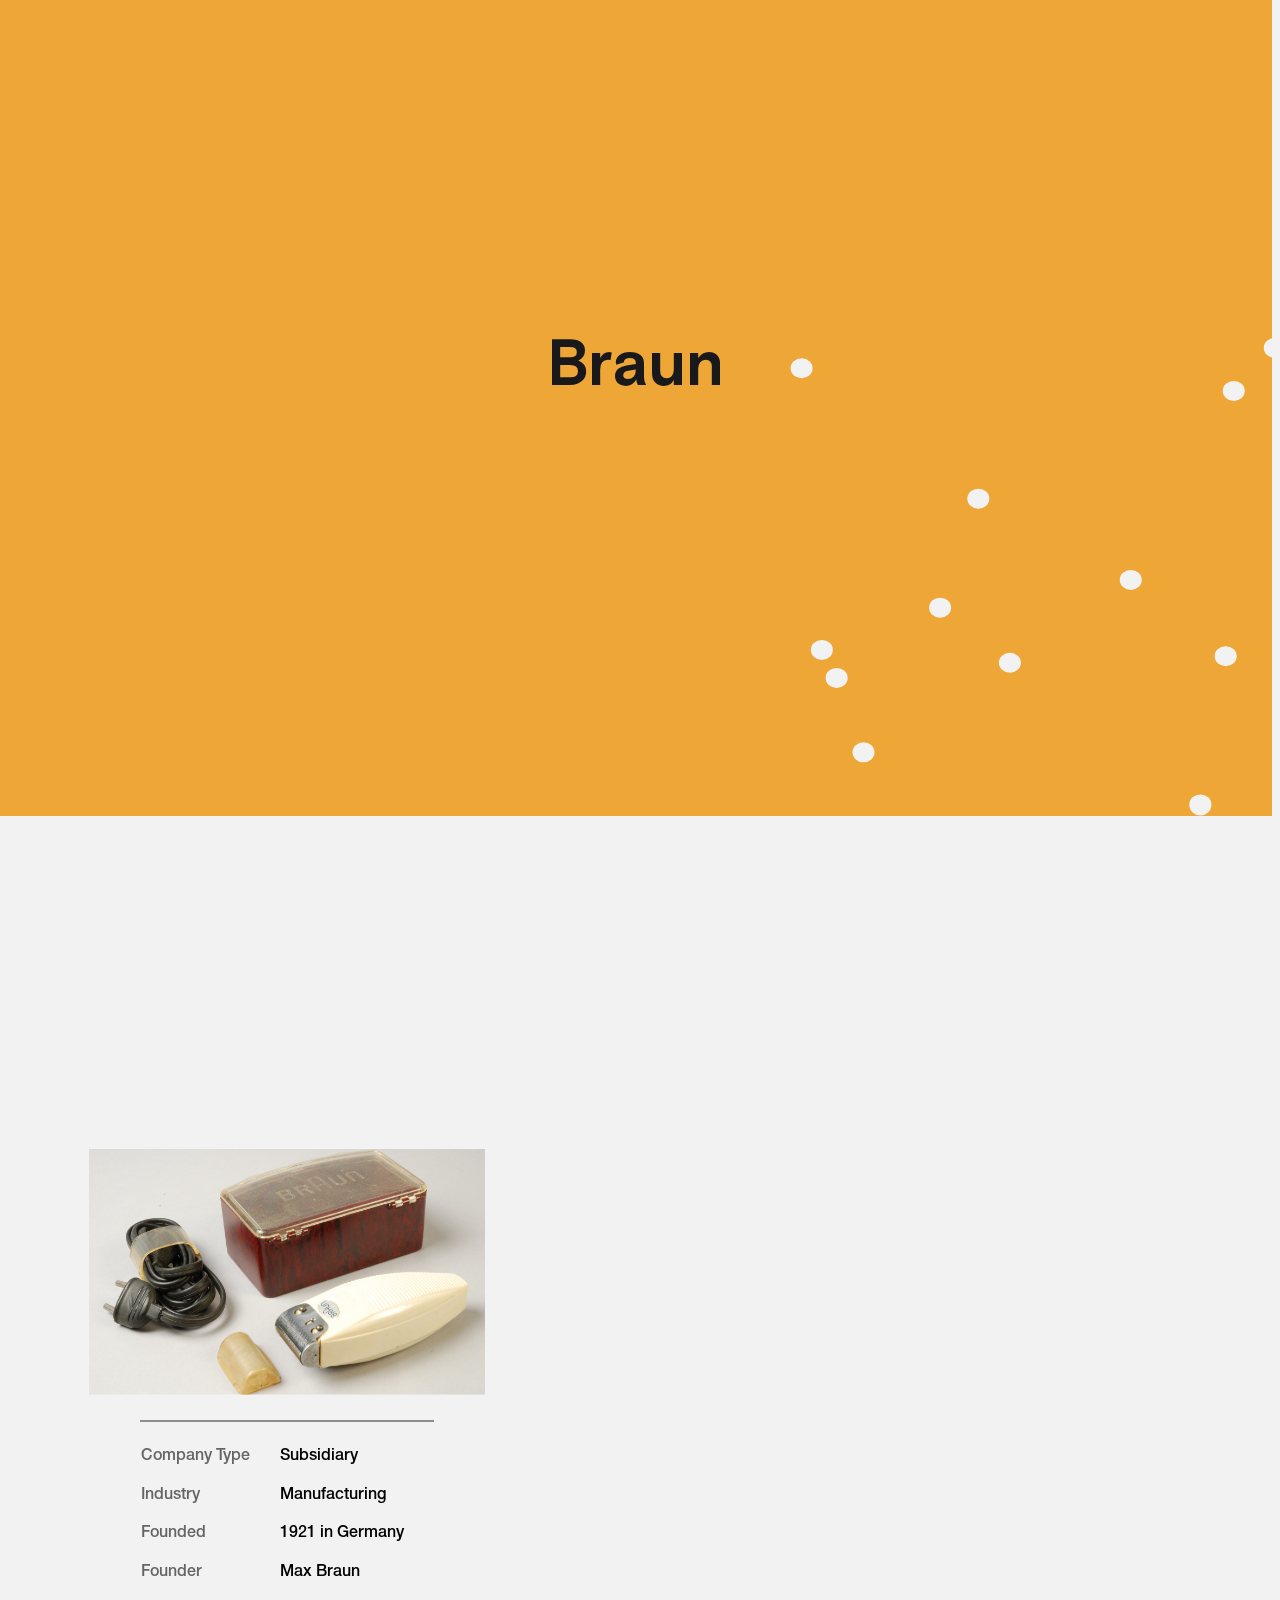
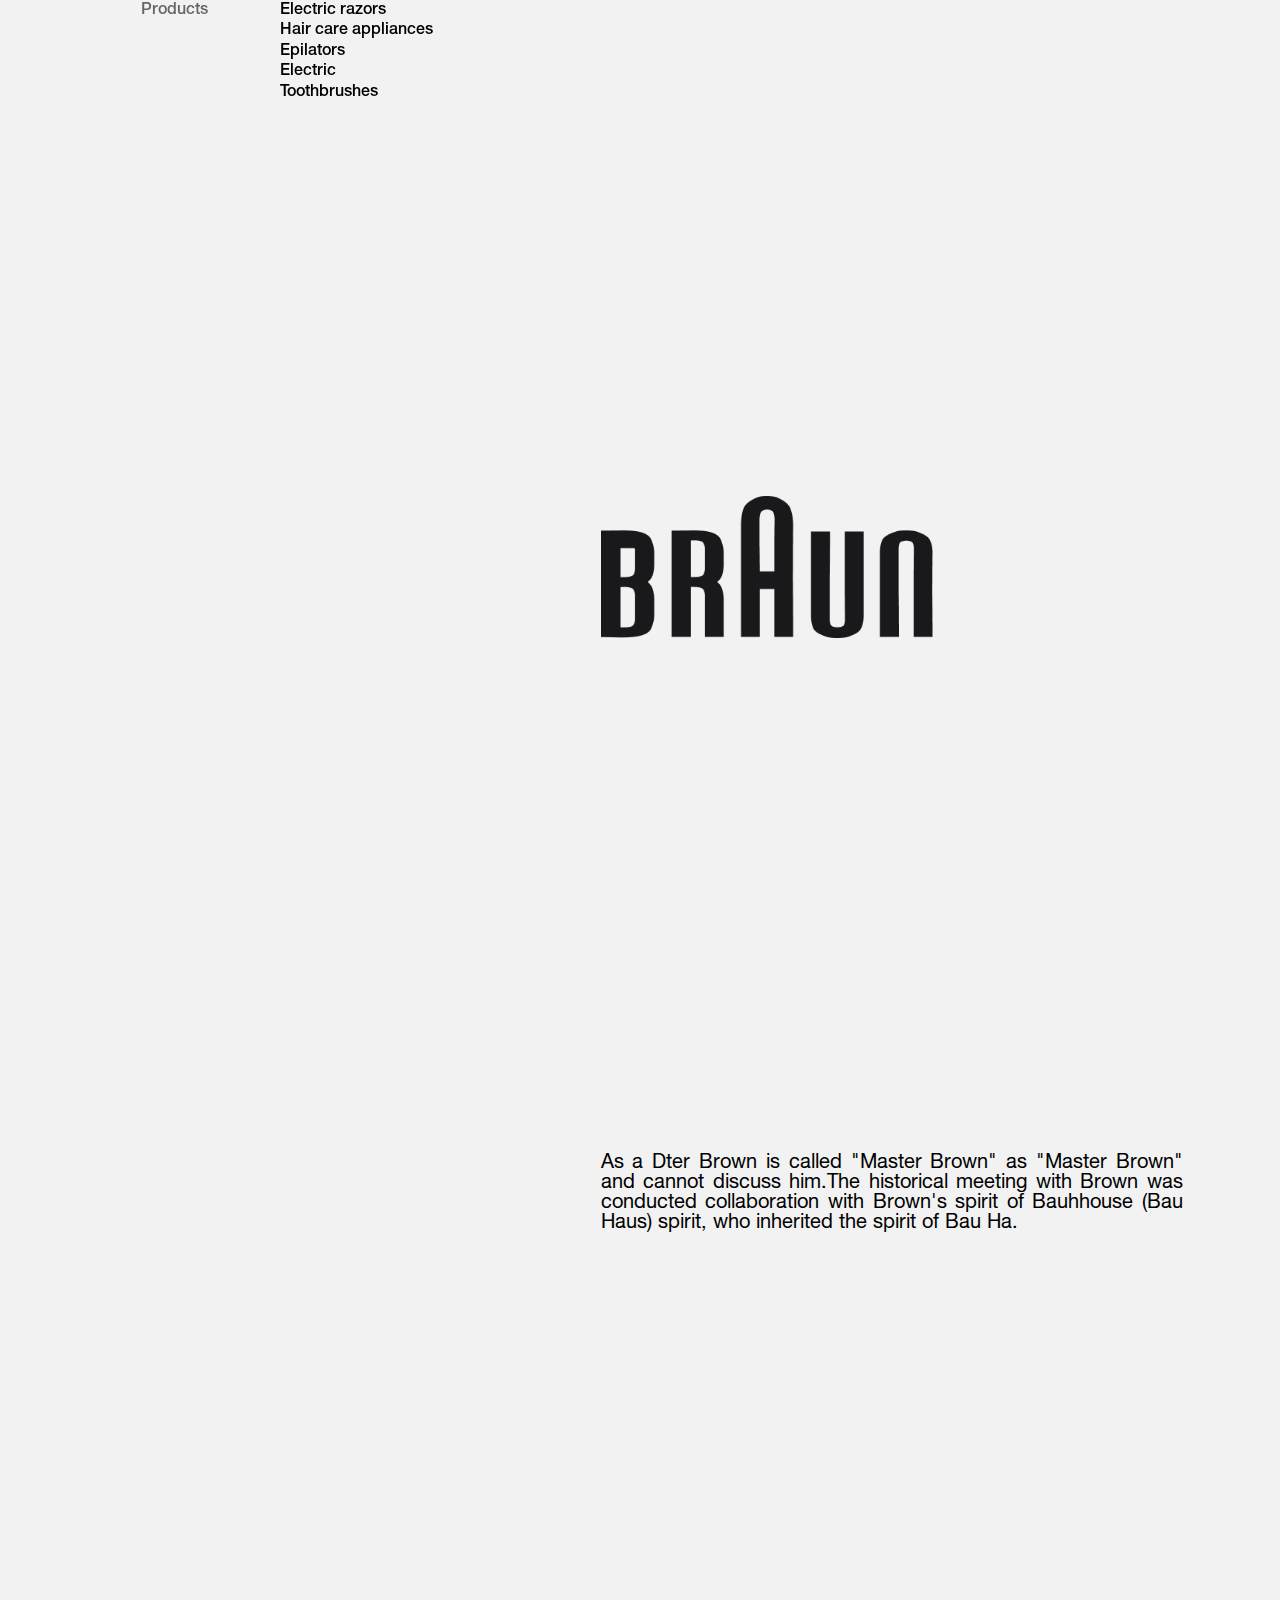
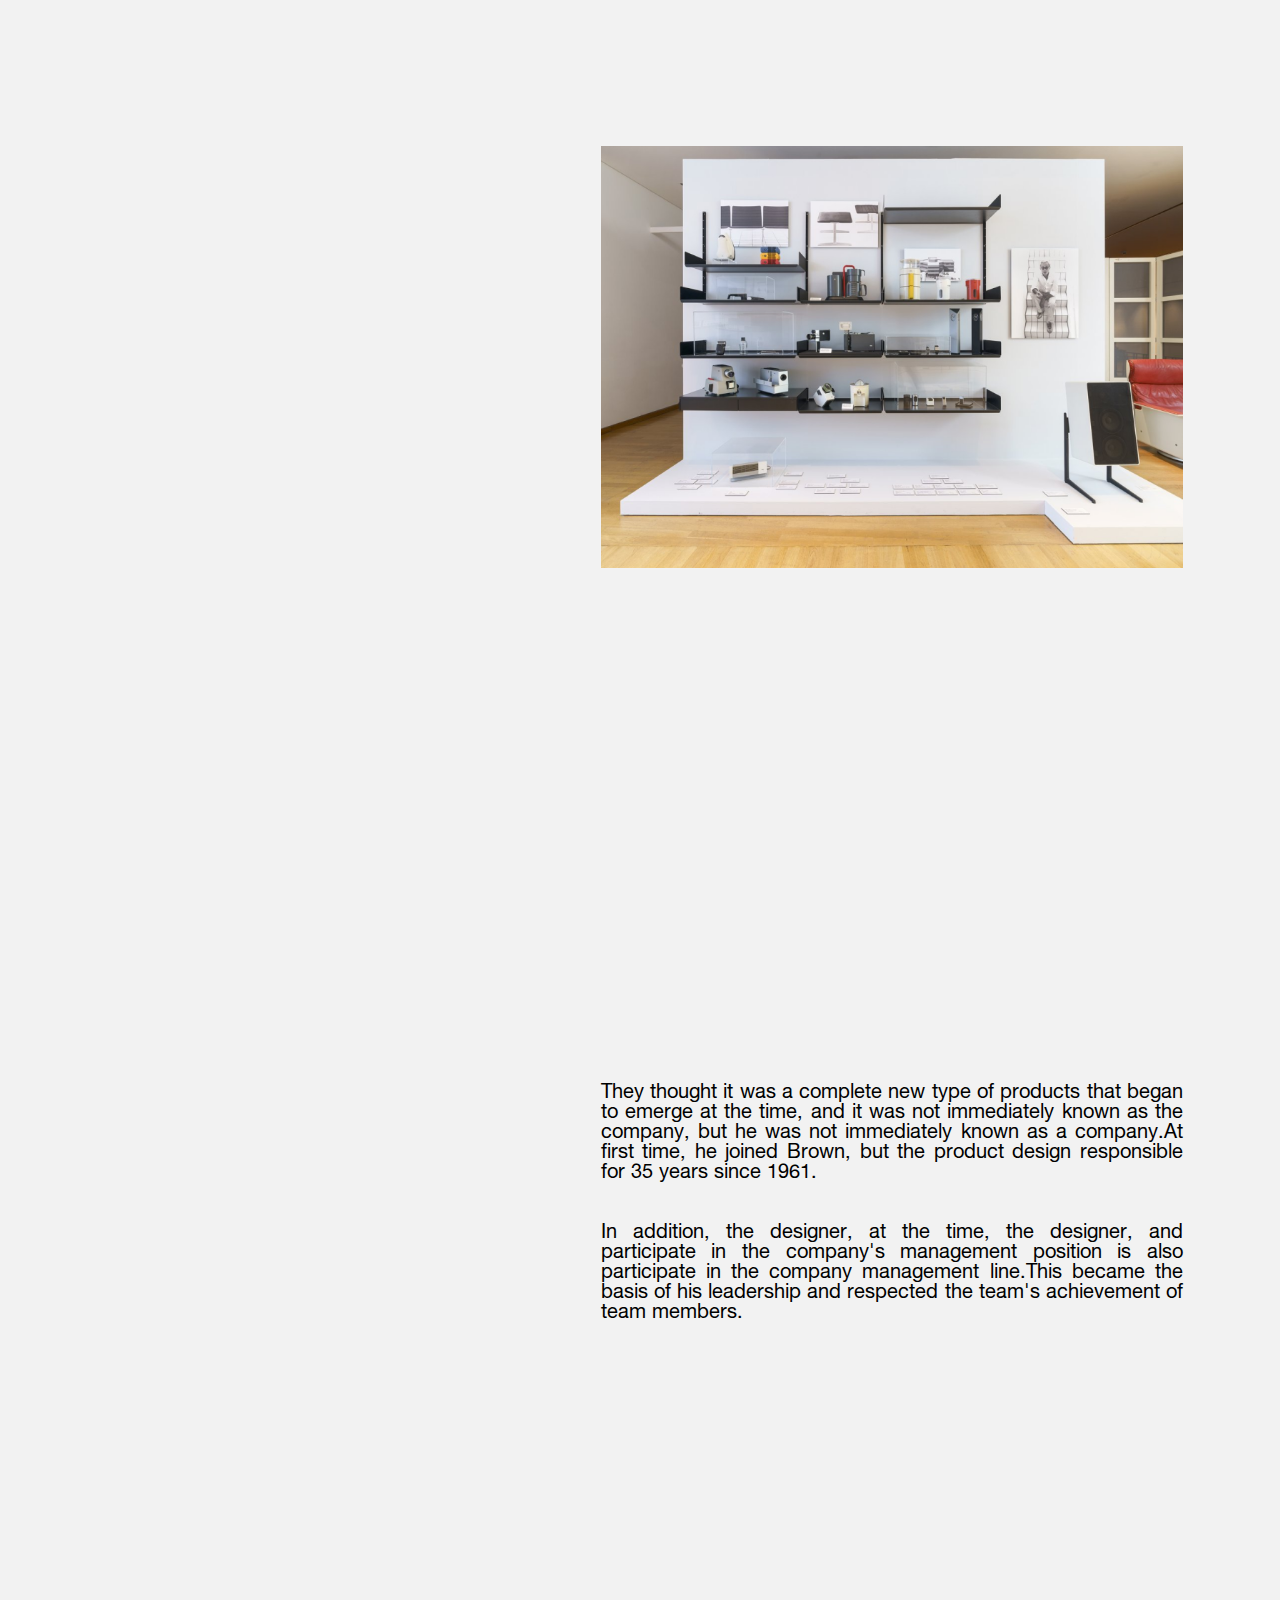
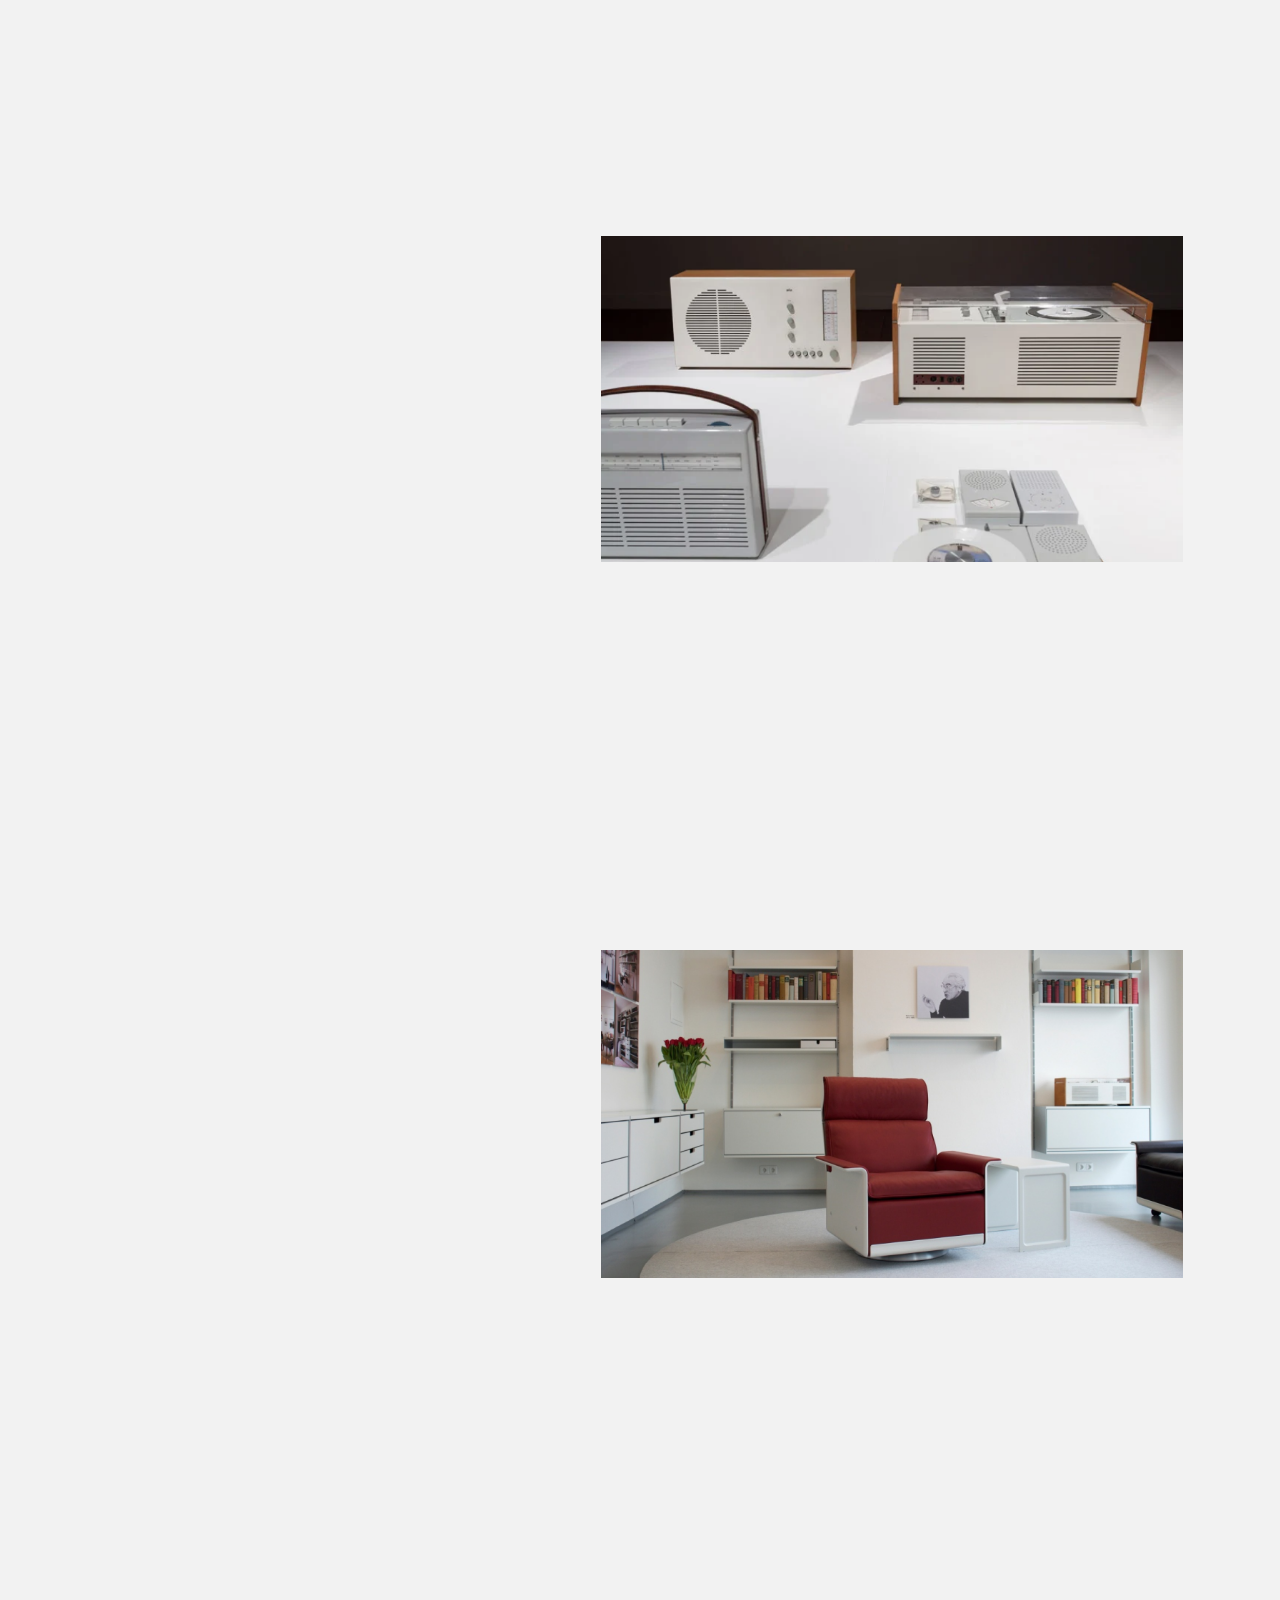
==== commit 781c4307: "Update index.html" ====
--- a/index.html
+++ b/index.html
@@ -674,9 +674,10 @@
     </div>
     <footer>
         <div>
-            <p>Digital Media Design</p>        
-            <p>22416004_NamSuJin</p>
-    </div>
+            <img src="./img/footer.png">
+            <p>Copyright ⓒ Namsujin. All rights reserved. </p>        
+            <p>Digital Media Design <br/>22416004_NamSuJin</p>        
+        </div>
     </footer>
     <script src="./js/common.js"></script>
     <script src="./js/index.js"></script>
--- a/css/index.css
+++ b/css/index.css
@@ -193,7 +193,7 @@
 }
 #Concept{
     width: calc(100vw - .65vw); 
-    height: vw;
+    height: 100vh;
     display: flex;
     align-items: center;
     justify-content: center;
@@ -514,7 +514,7 @@
     align-items: center;
     width: 48vw;
     height: 20vw;
-    margin-bottom: 29.2vw;
+    margin-bottom: 33vw;
 }
 
 .lines-container {
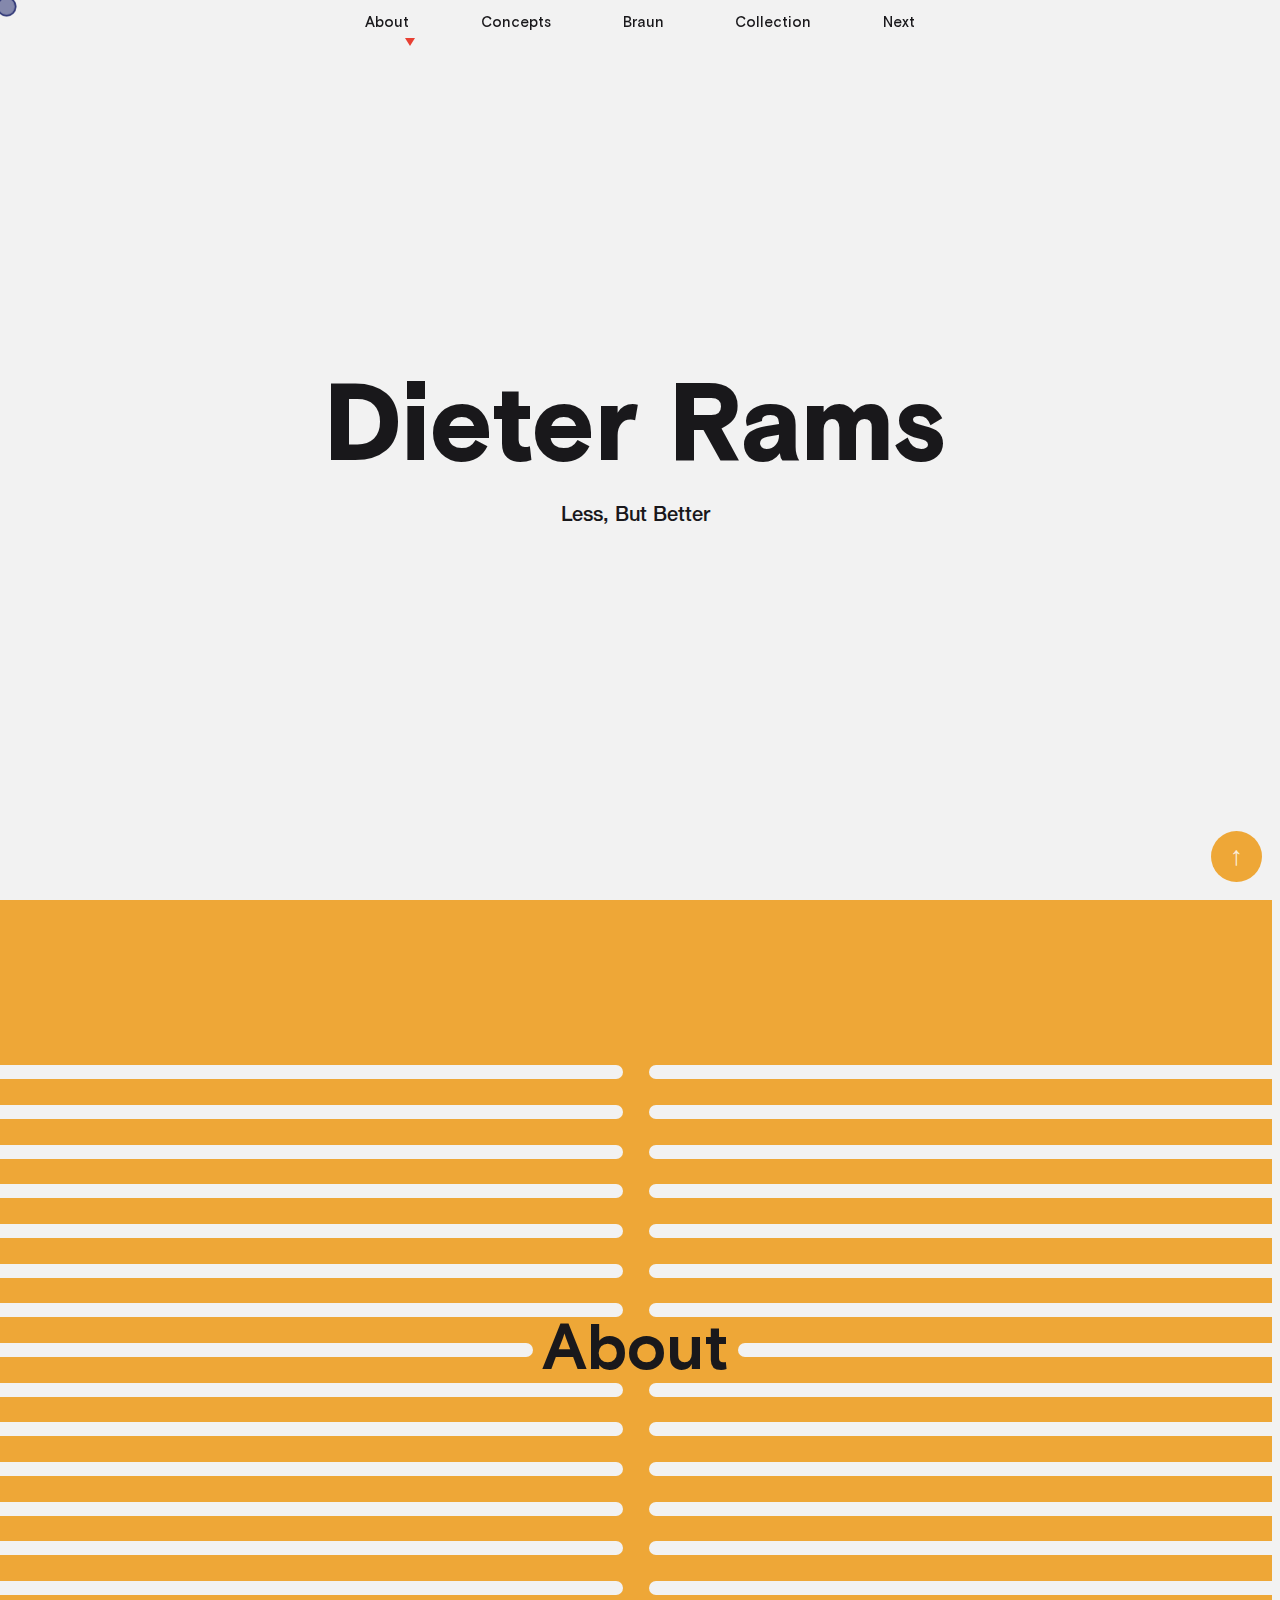
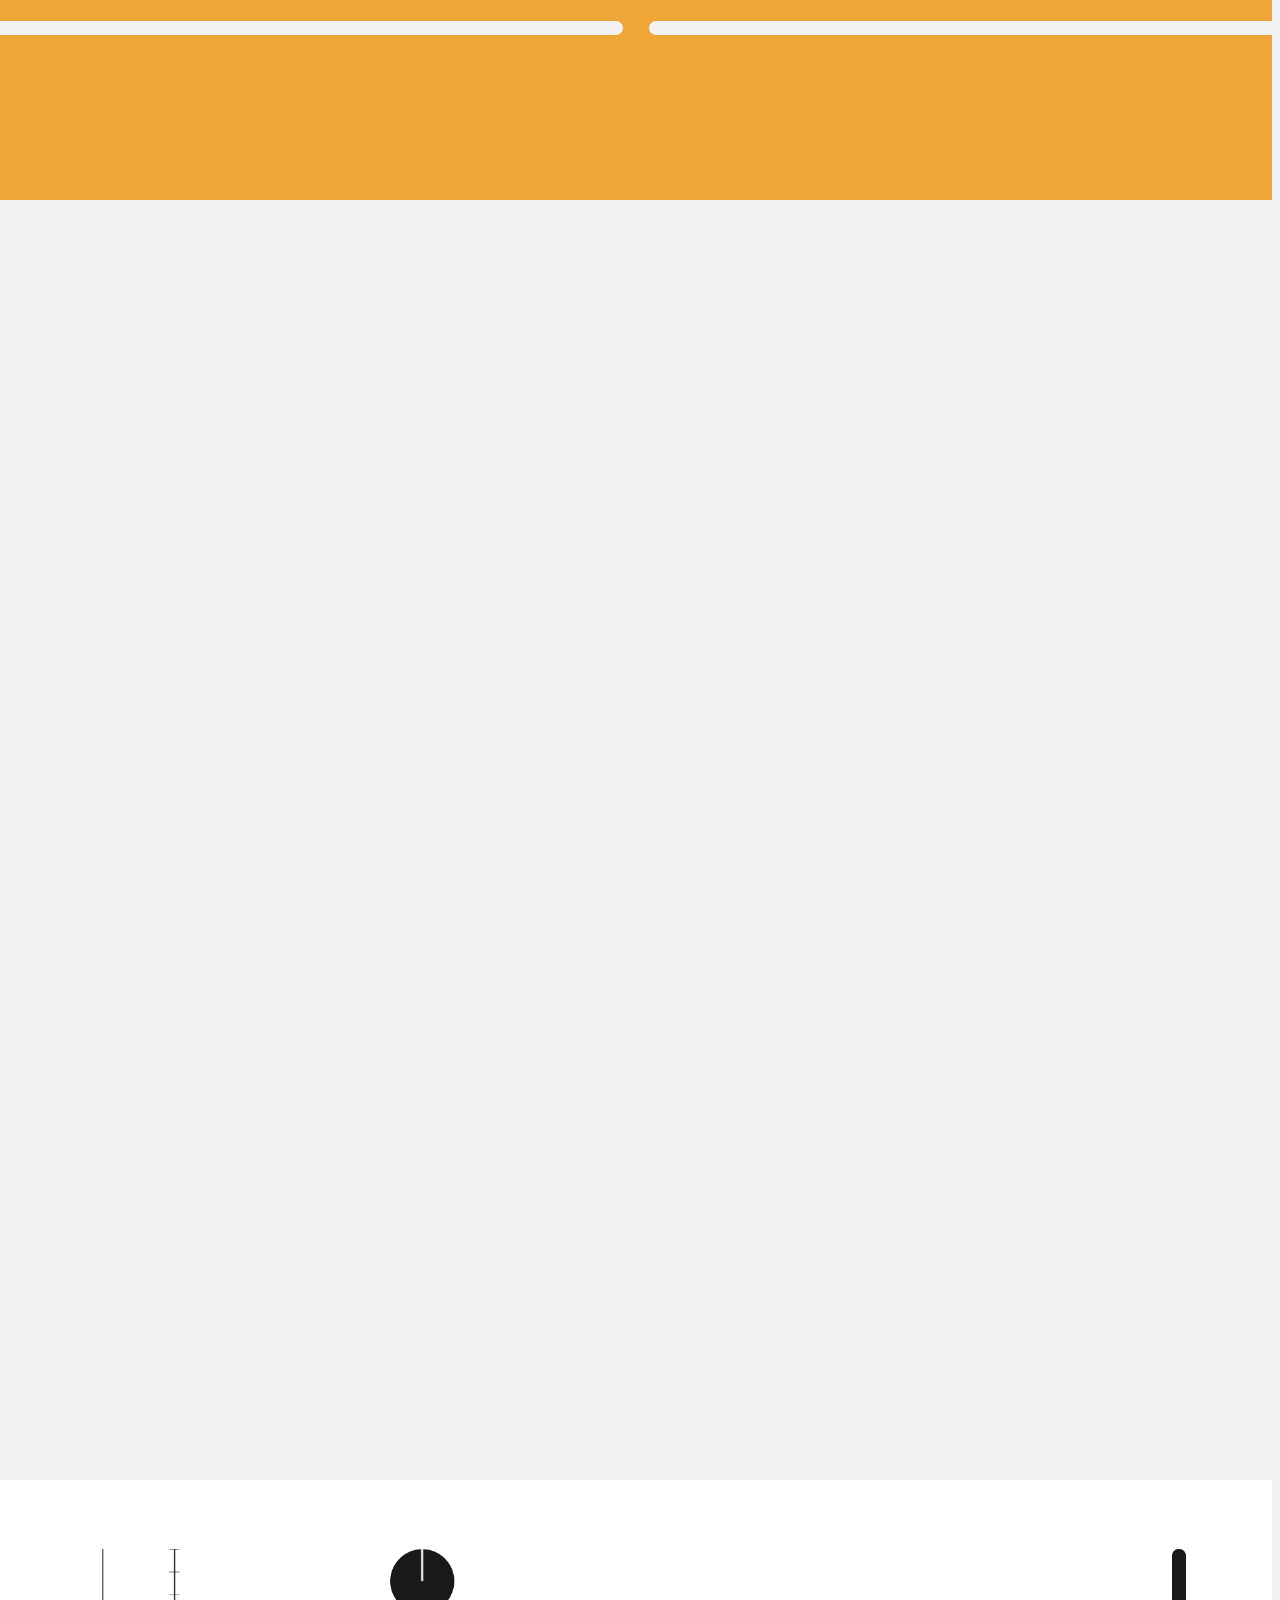
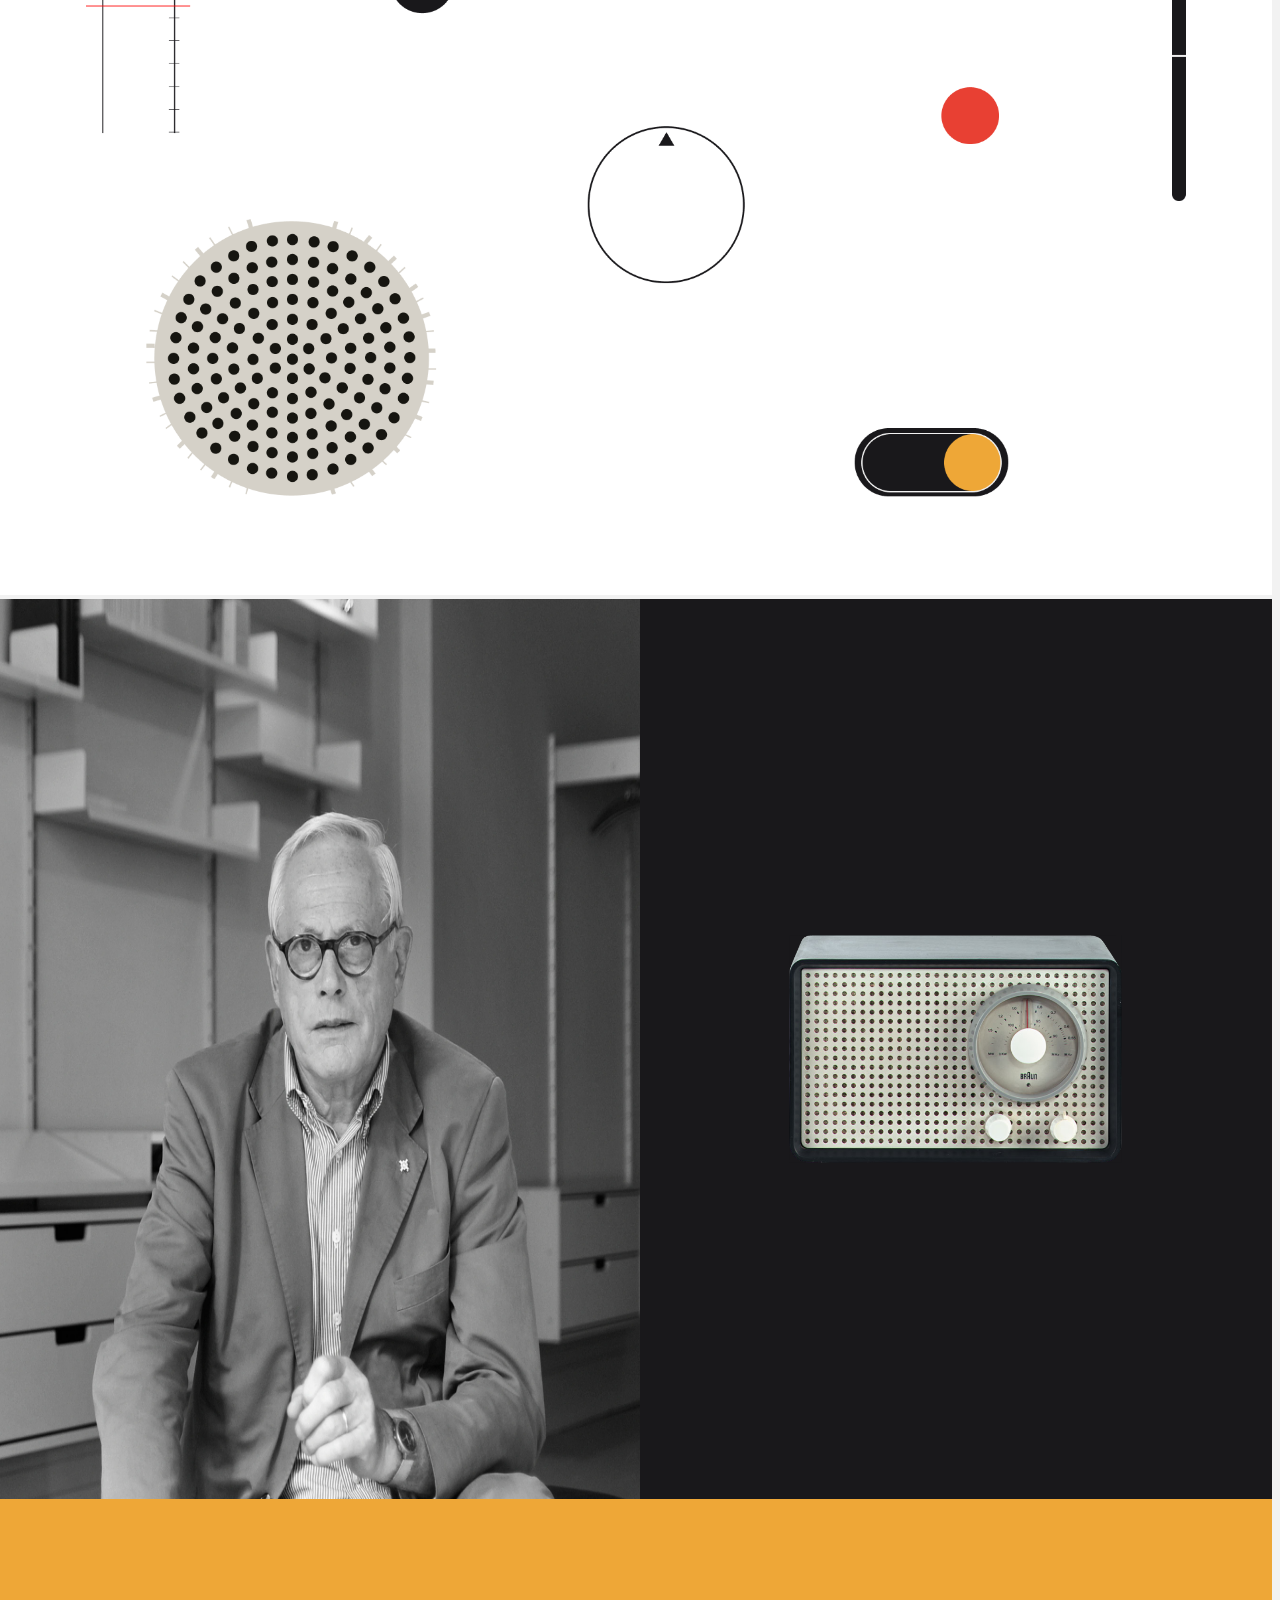
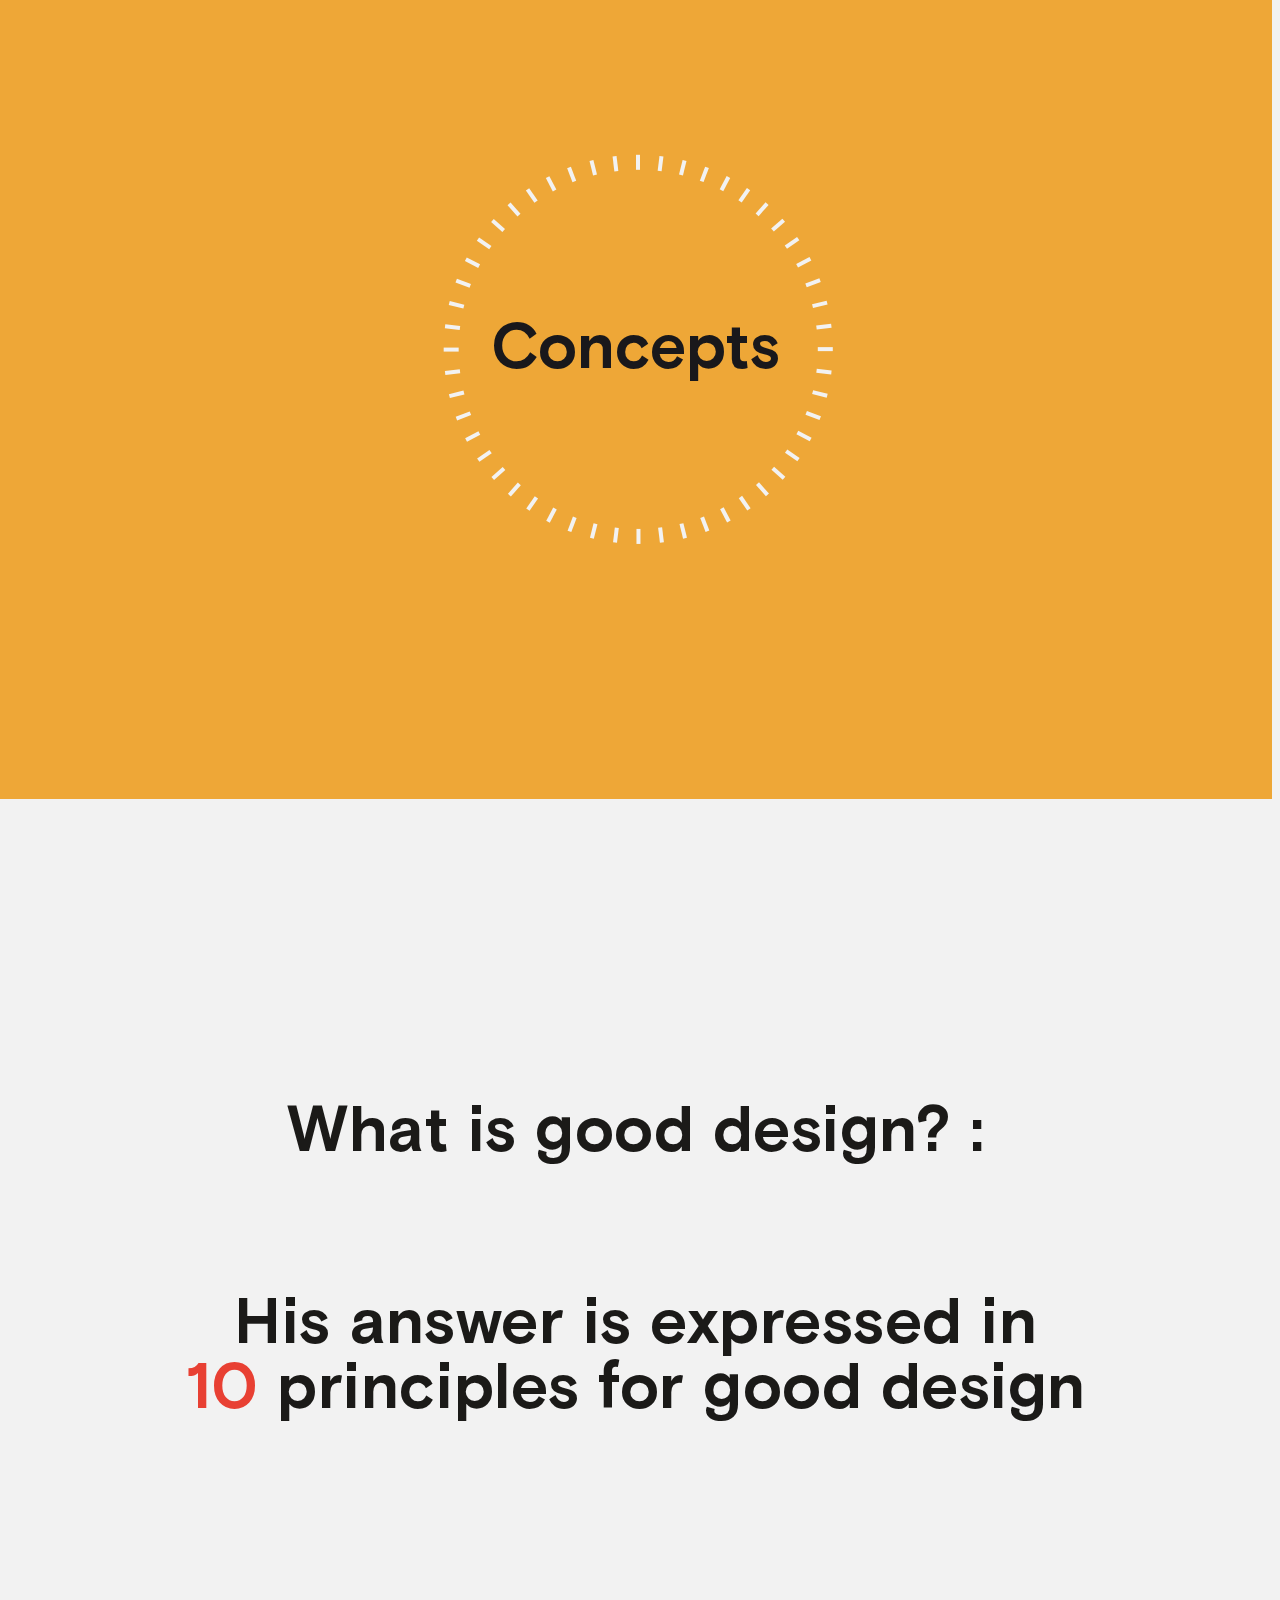
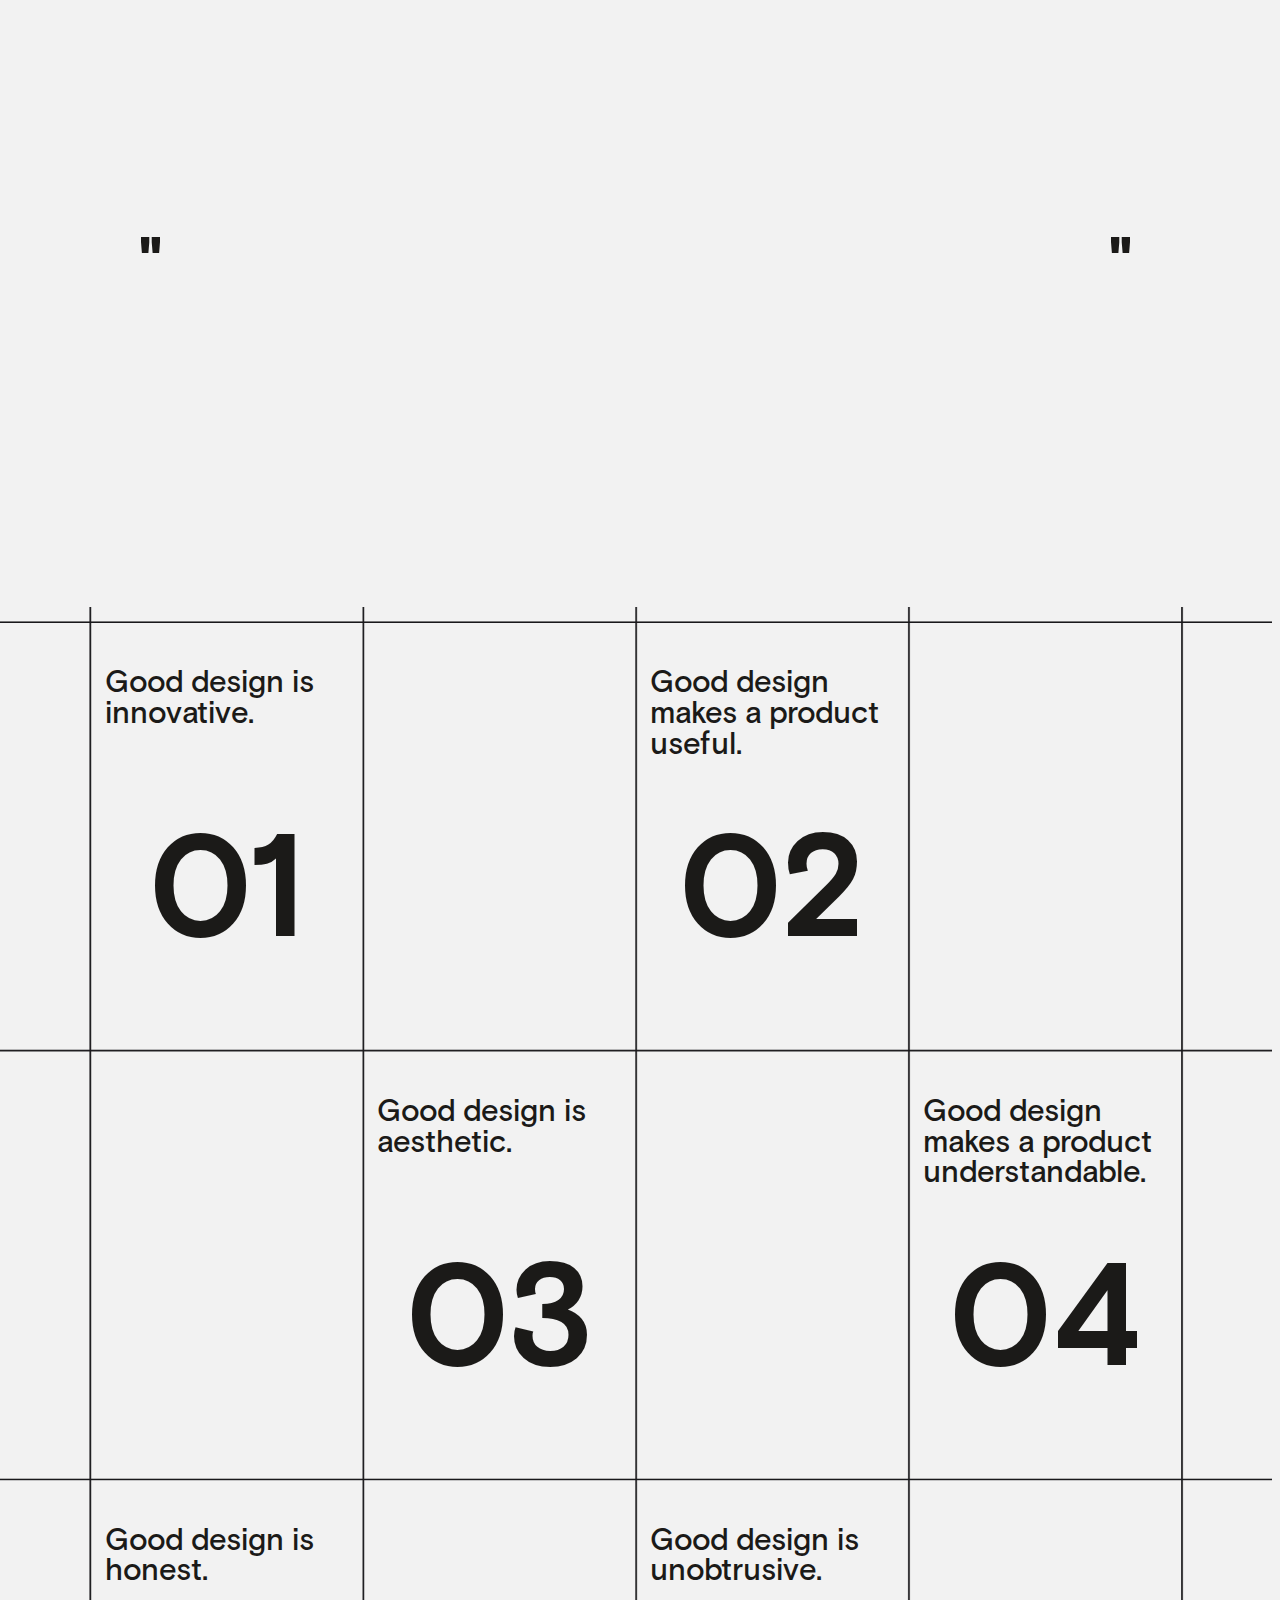
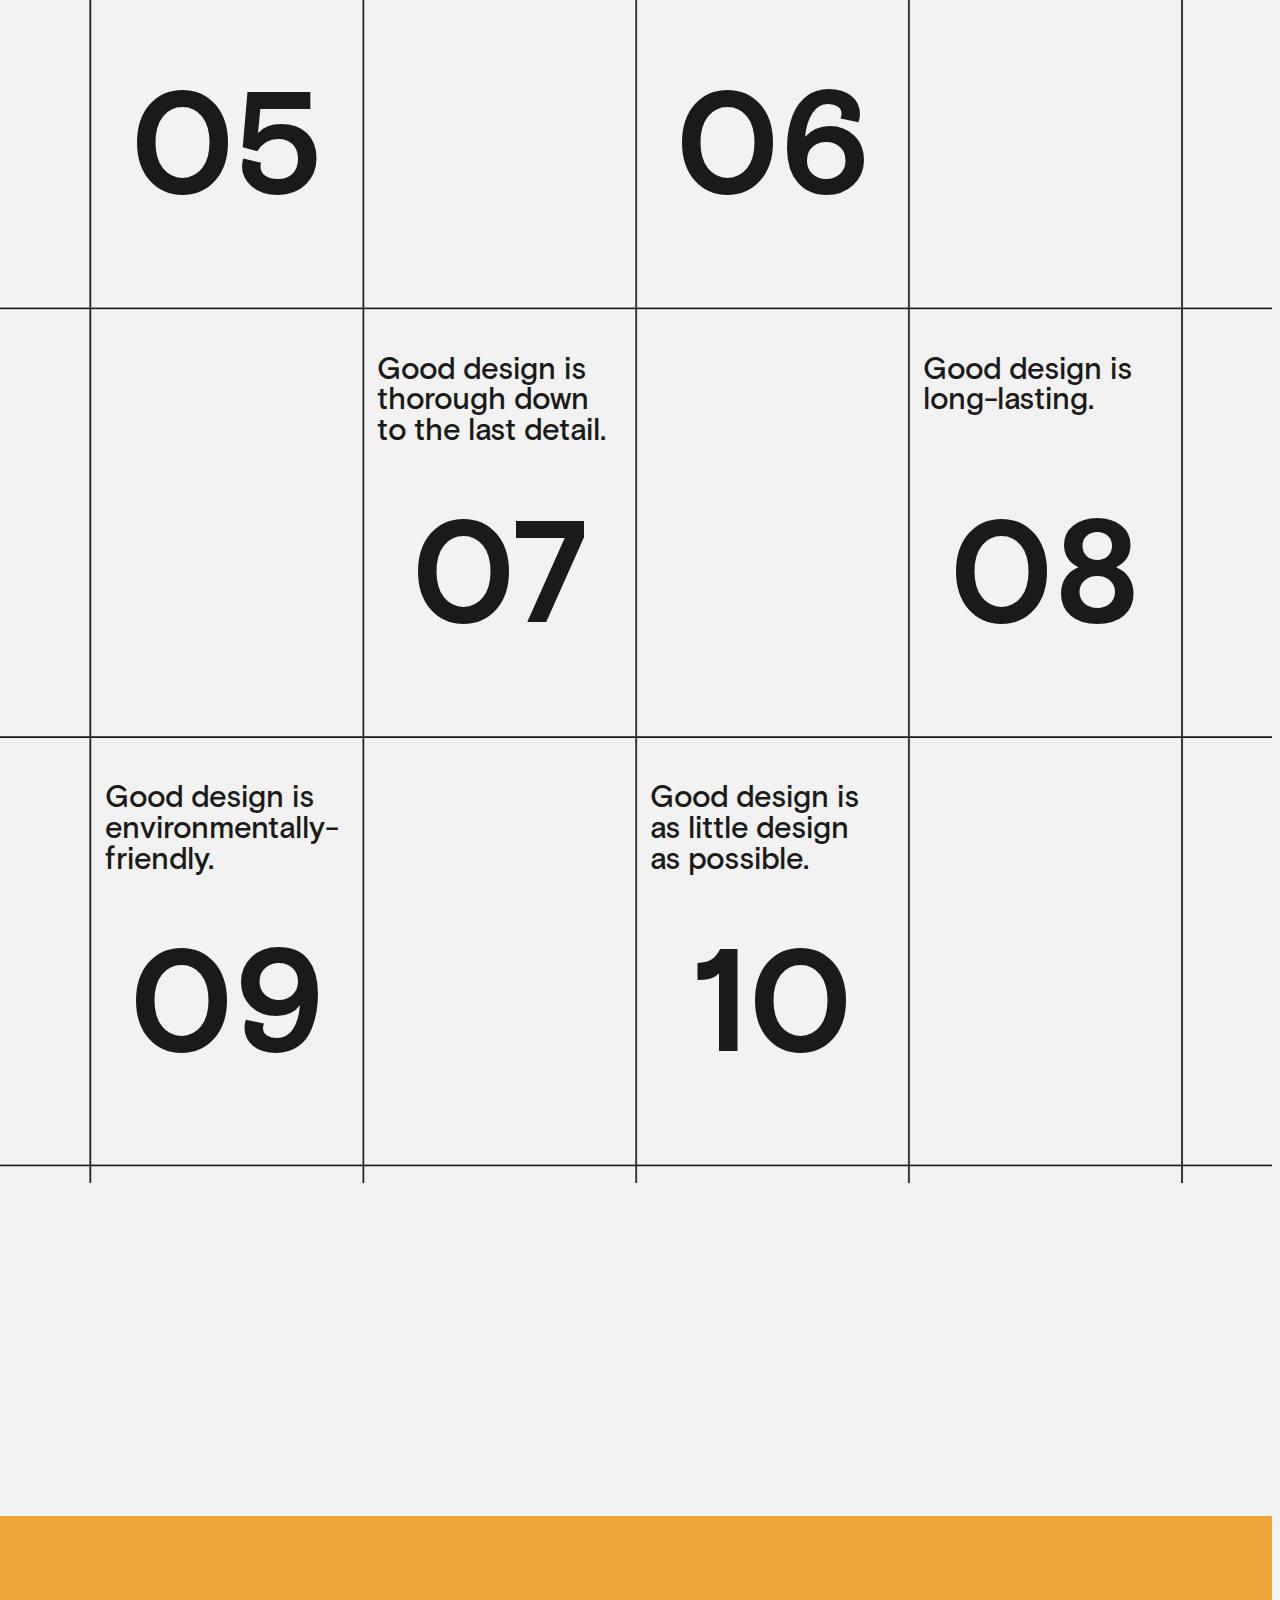
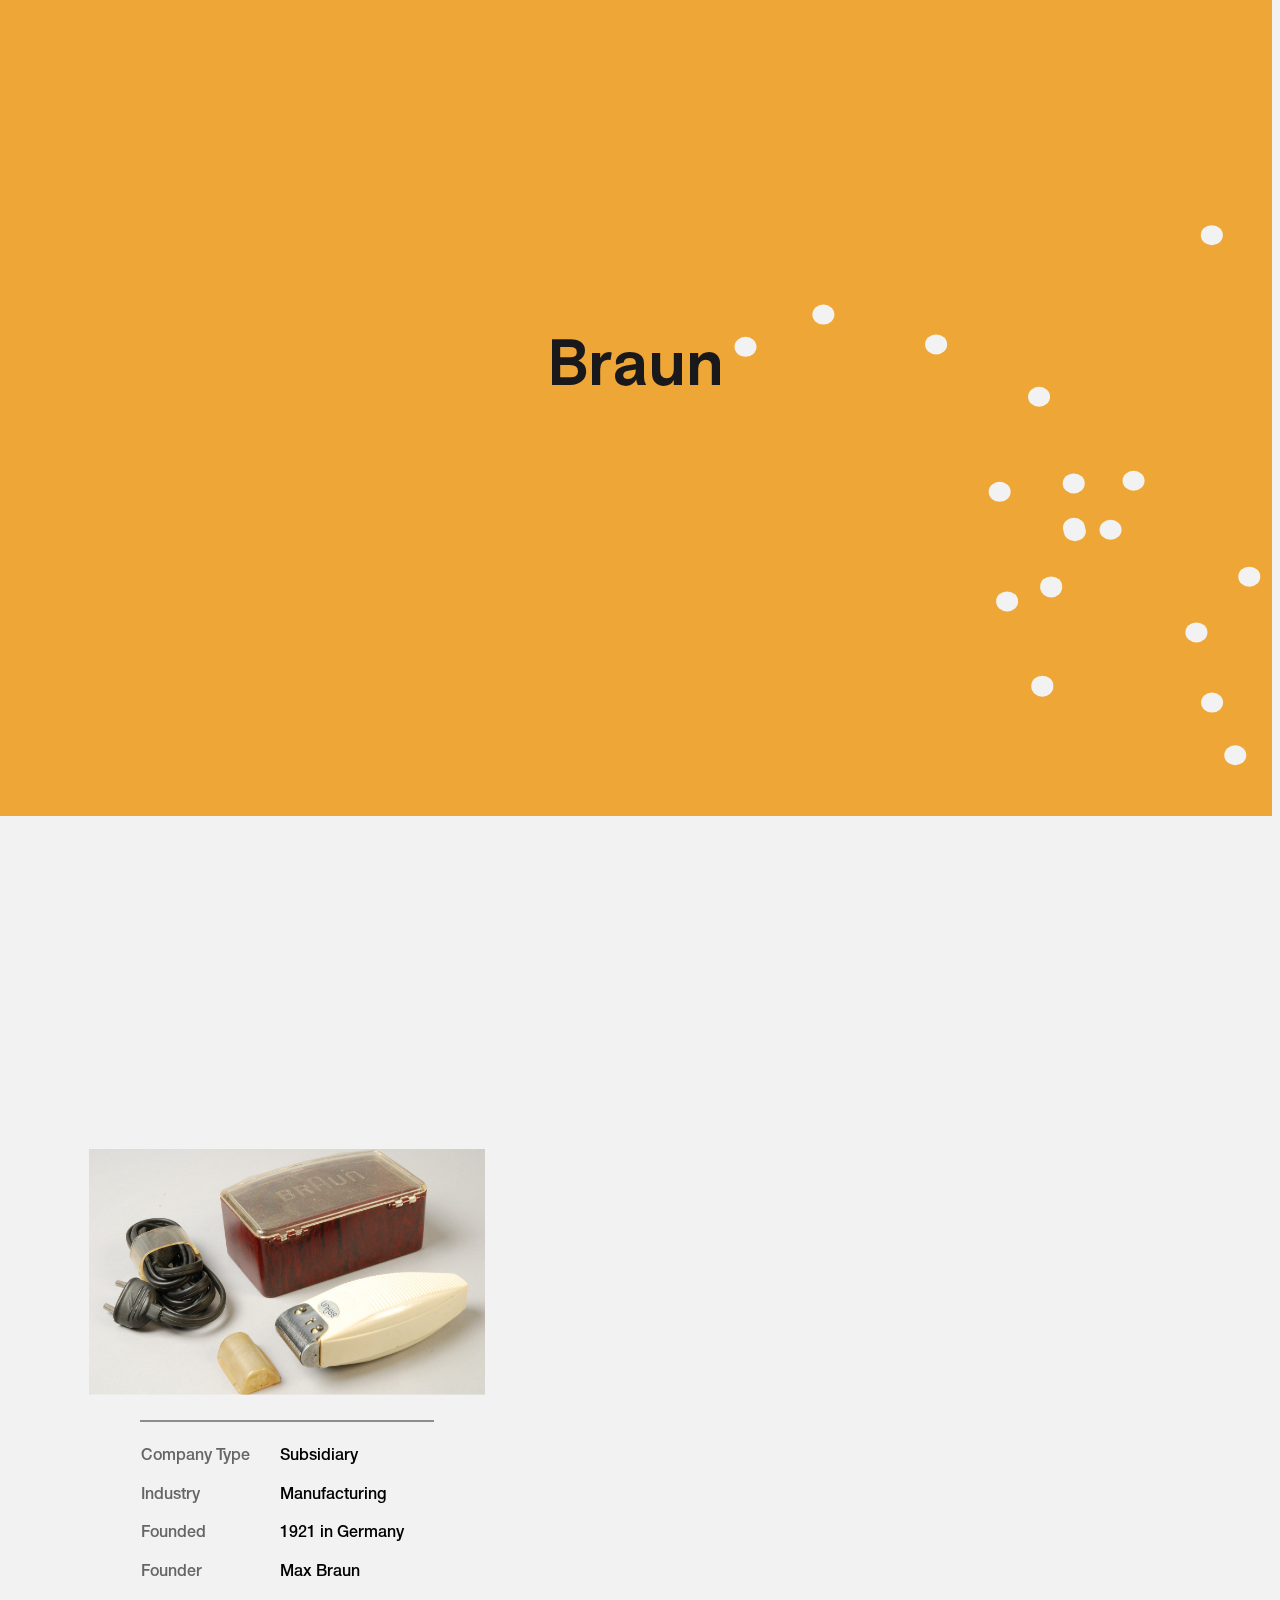
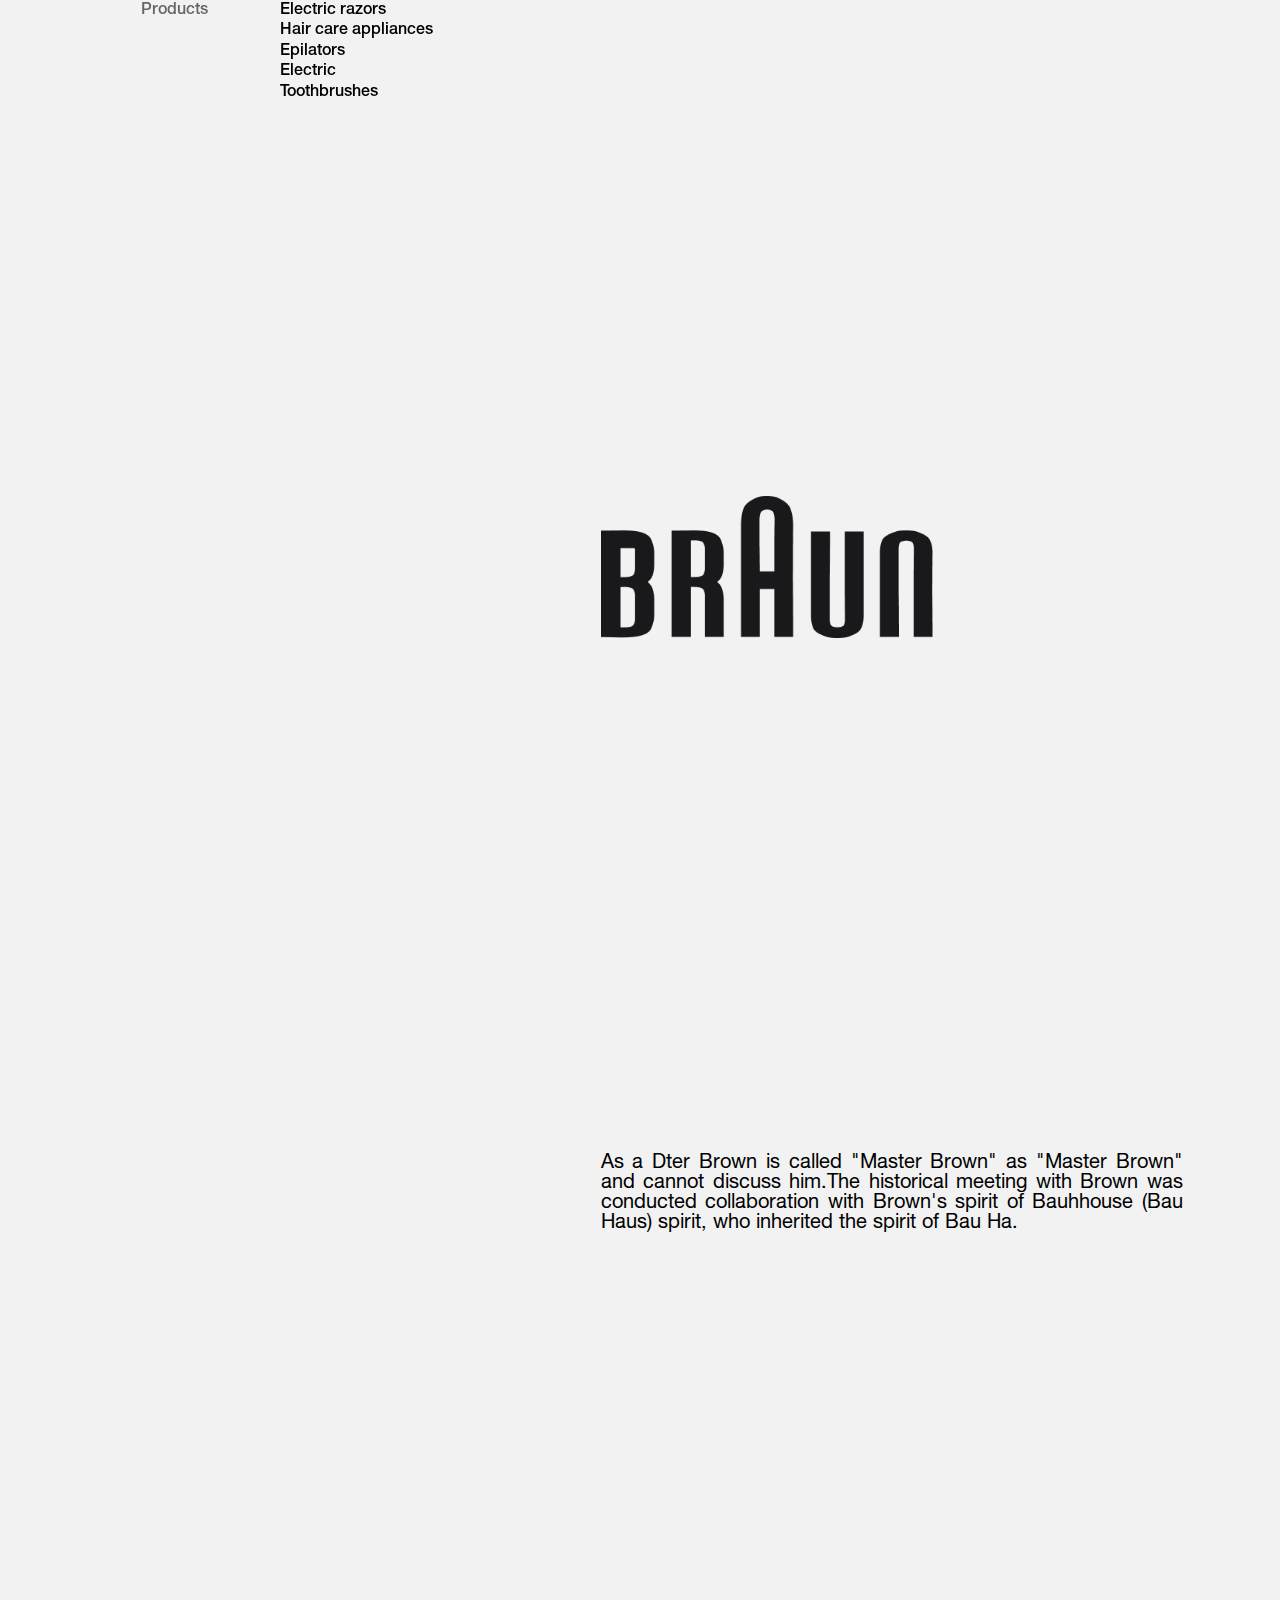
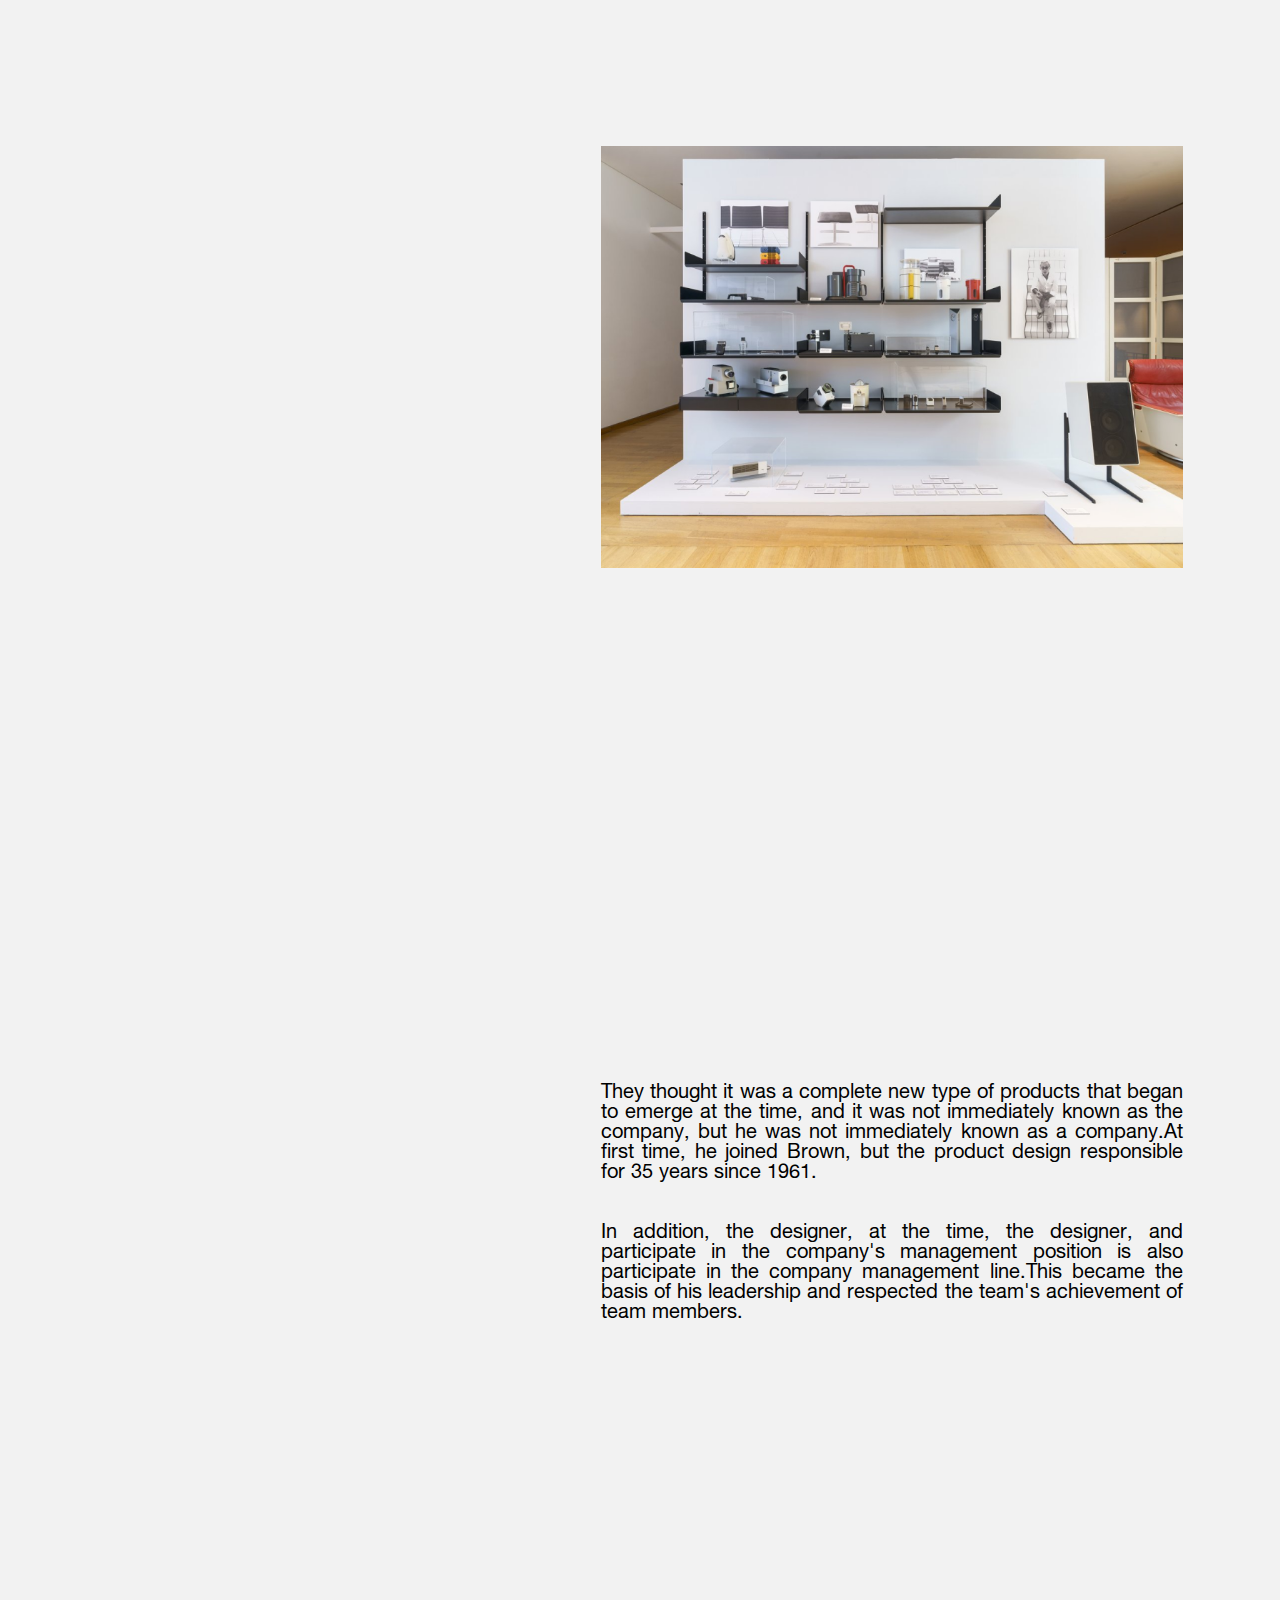
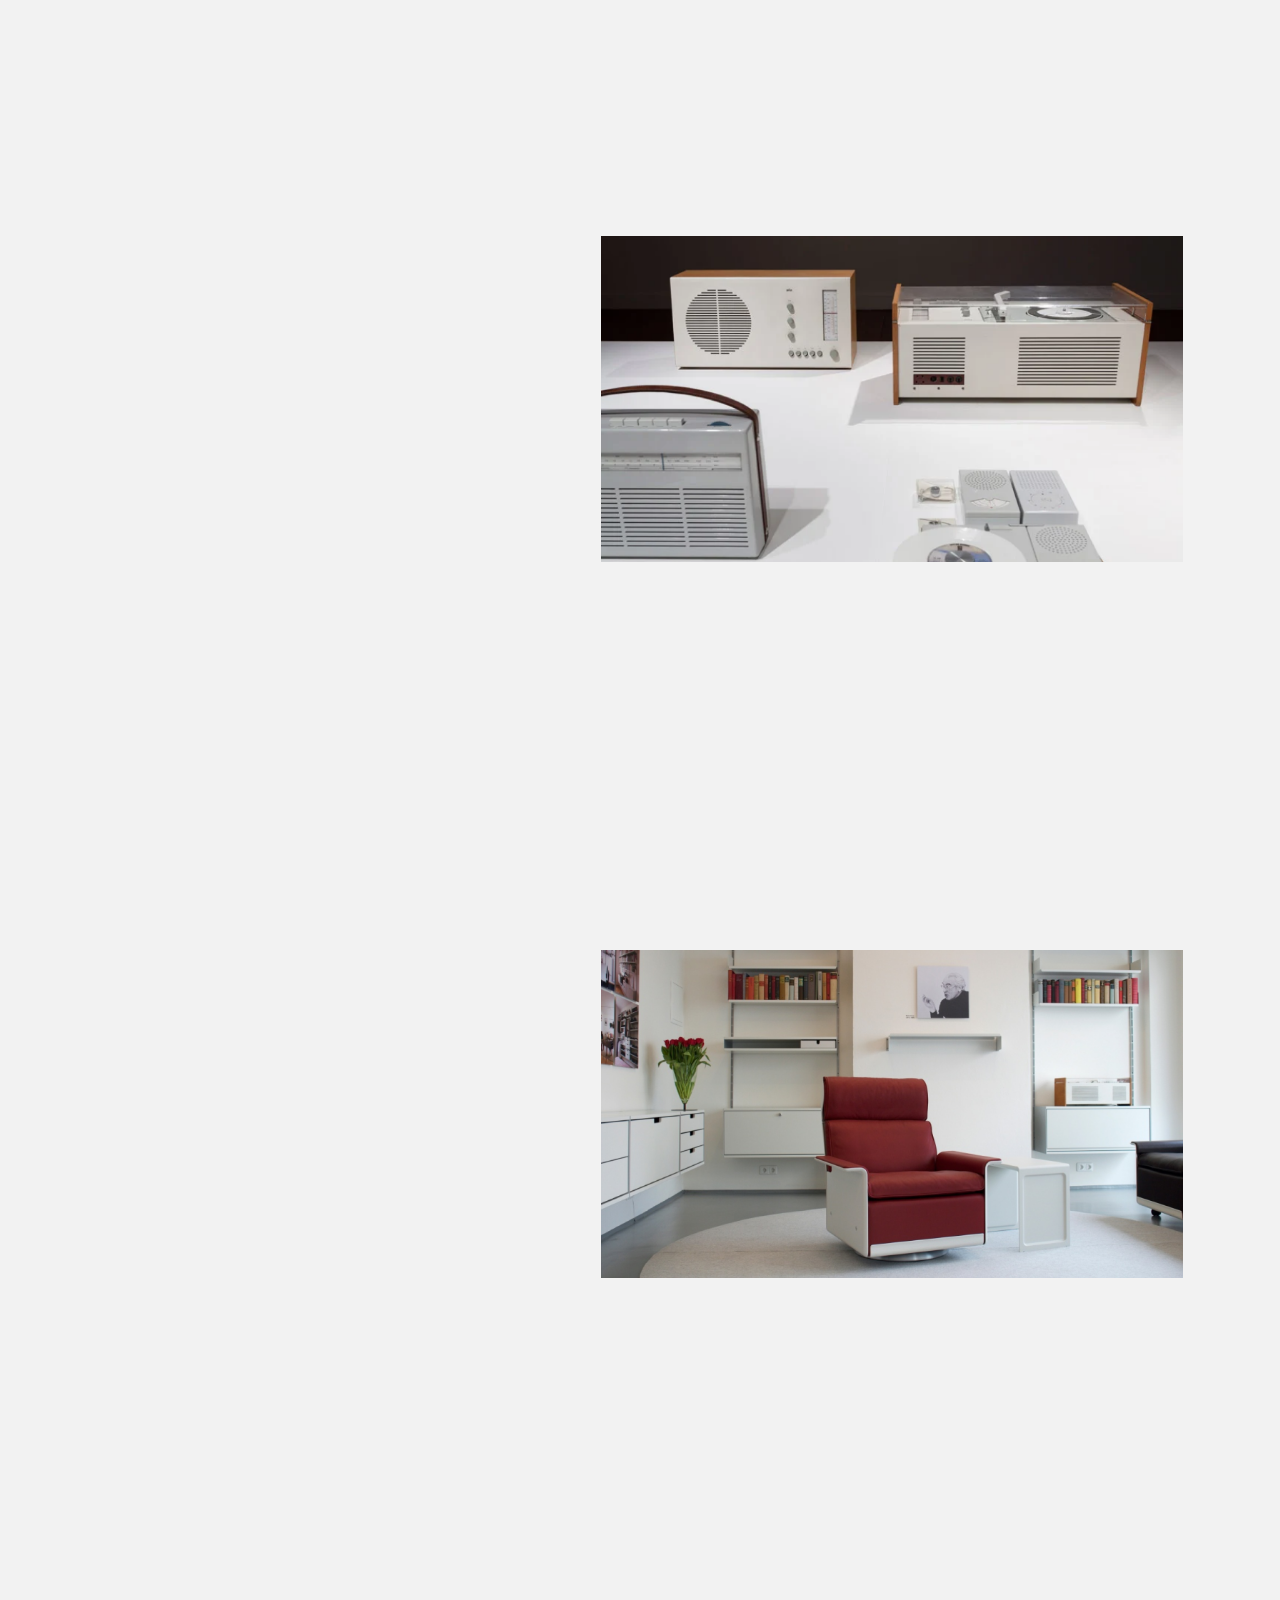
==== commit beaf0441: "Update index.html" ====
--- a/index.html
+++ b/index.html
@@ -20,6 +20,18 @@
         <div class="grid"></div>
         <div class="grid"></div>
         <div class="grid"></div>
+    </div>
+    <div class="loader">
+        <div class="loading">
+            <h2> loading …</h2>
+            <span></span>
+            <span></span>
+            <span></span>
+            <span></span>
+            <span></span>
+            <span></span>
+            <span class="hap"></span>
+        </div>
     </div>
     <header id="header">
         <span class="nav">
--- a/css/common_css.css
+++ b/css/common_css.css
@@ -396,15 +396,25 @@
     }
 }
 footer{
-    width: 100vw;
-    height: 20vw;
-    background-color: #49403ed5;
-    /* margin-top: 10vw; */
+    width: 100%;
+    height: 14vw;
+    background-color: #221f1ed5;
+    margin-top: 10vw;
     display: flex;
     align-items: center;
-}
-footer a, footer p{
-    color: #ffffff9c; 
-    margin:1vw 6vw;   
-    font-size: calc(100vw * 24 / 1920);
-}+    justify-content: center;
+}
+footer div{
+    width: 86vw;
+    display: flex;
+    align-items: center;
+    justify-content: space-between;
+    color: #f2f2f259;
+}
+footer p{
+    font-family: 'HelveticaNeueLTPro2';
+    font-size: calc(100vw * 18 / 1920);
+}
+footer p:nth-child(1){
+margin-right: 20vw;
+}
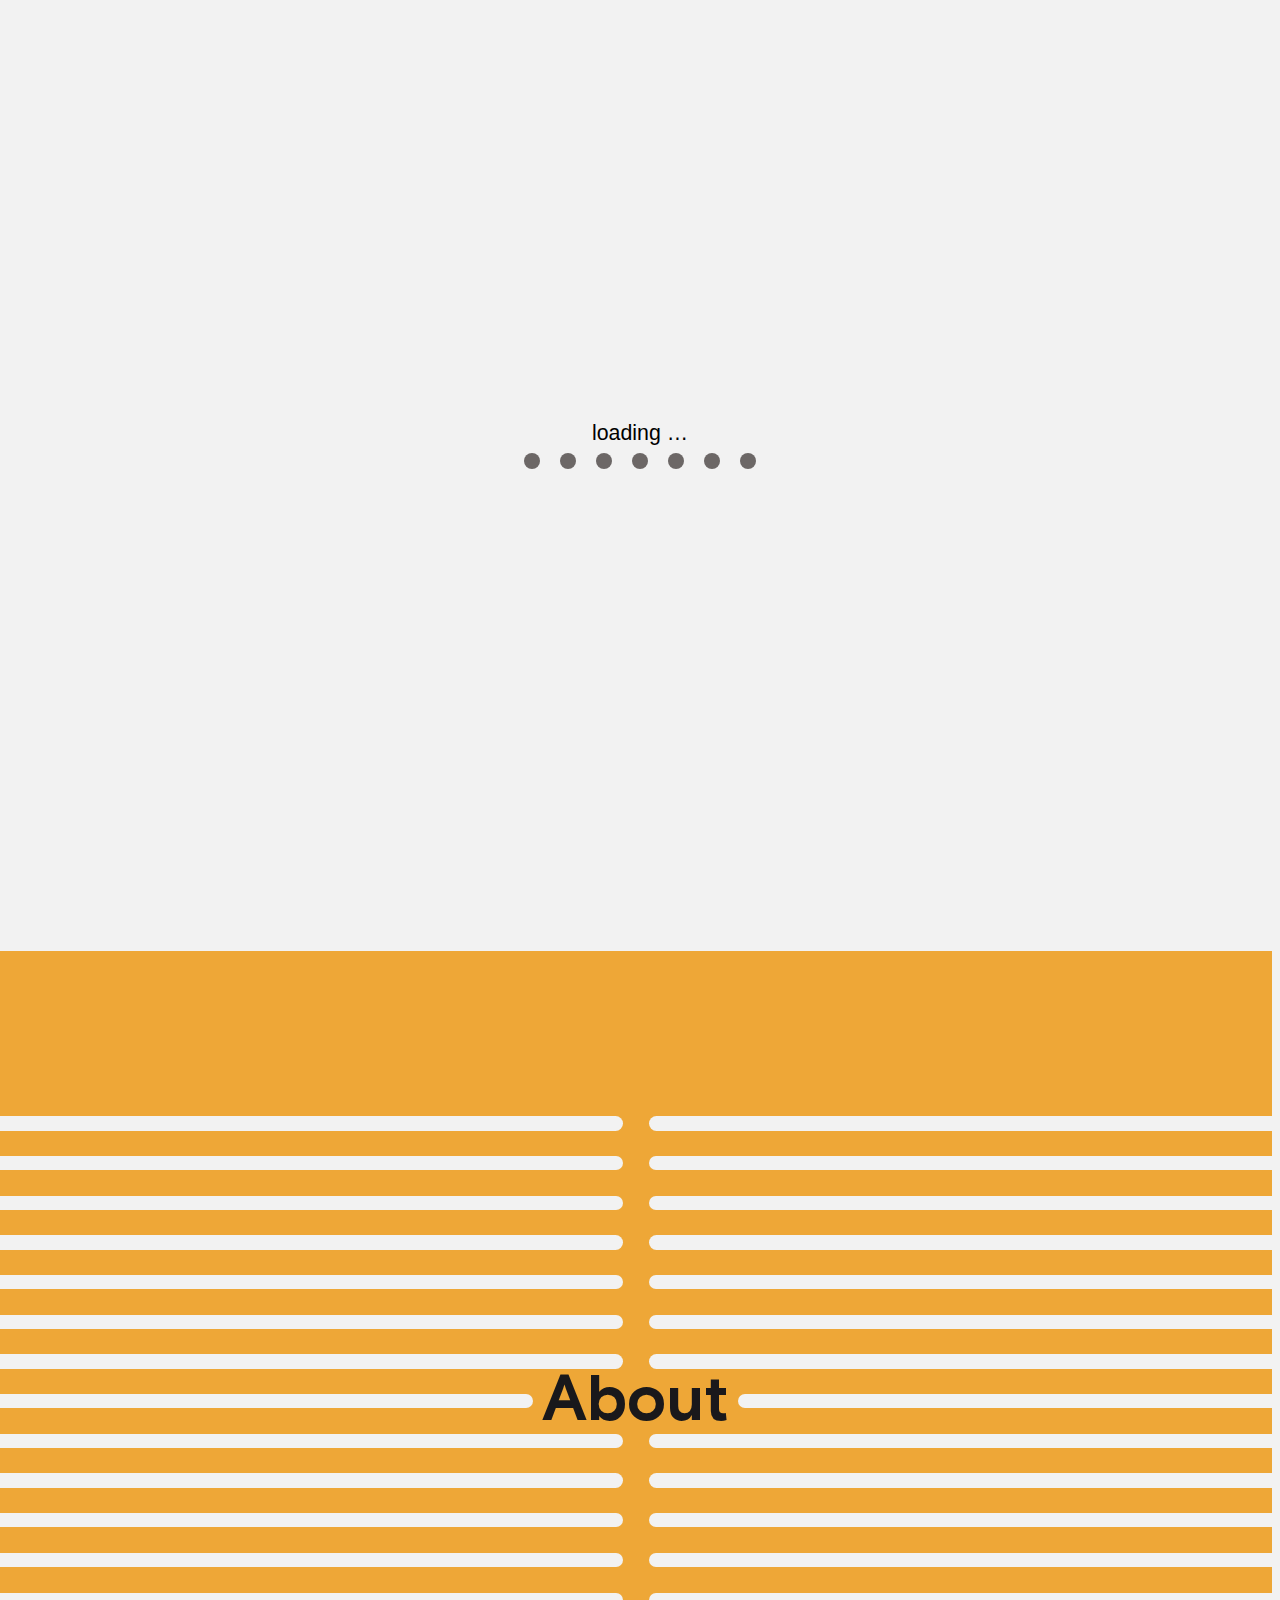
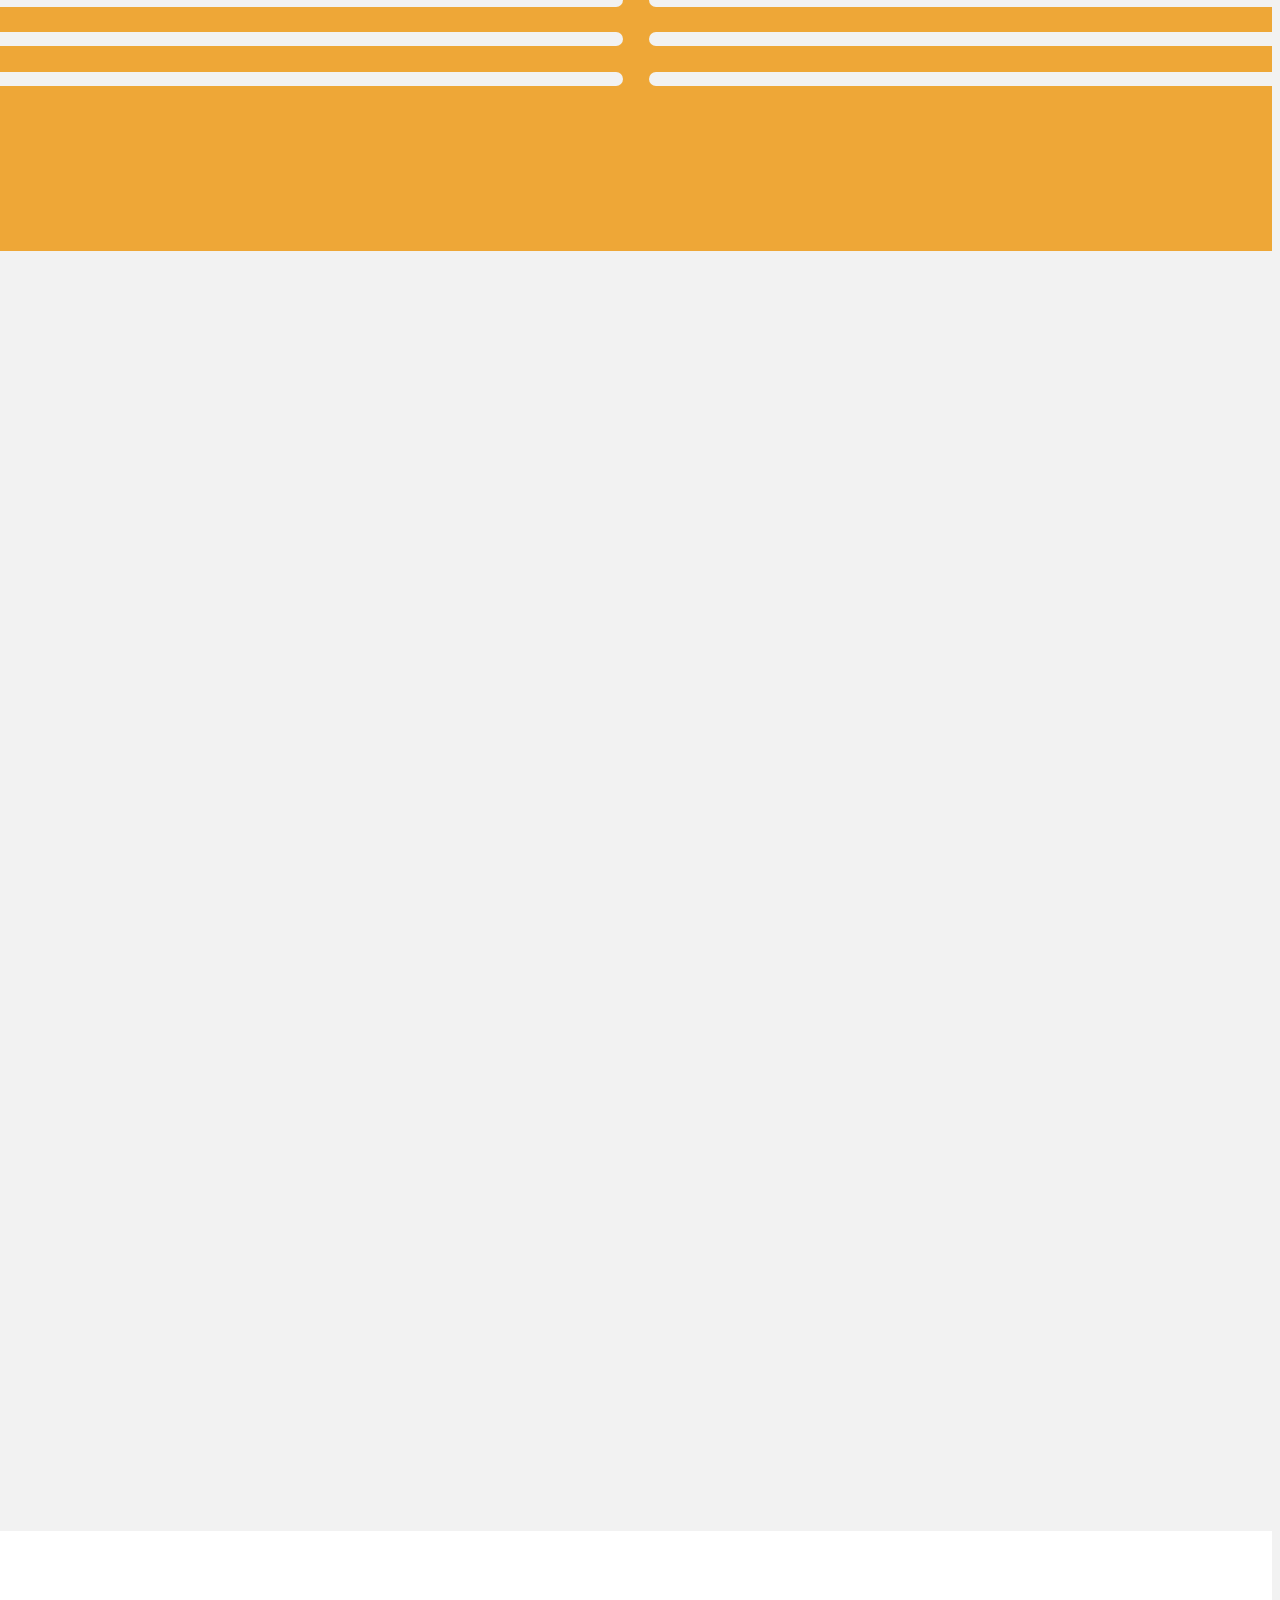
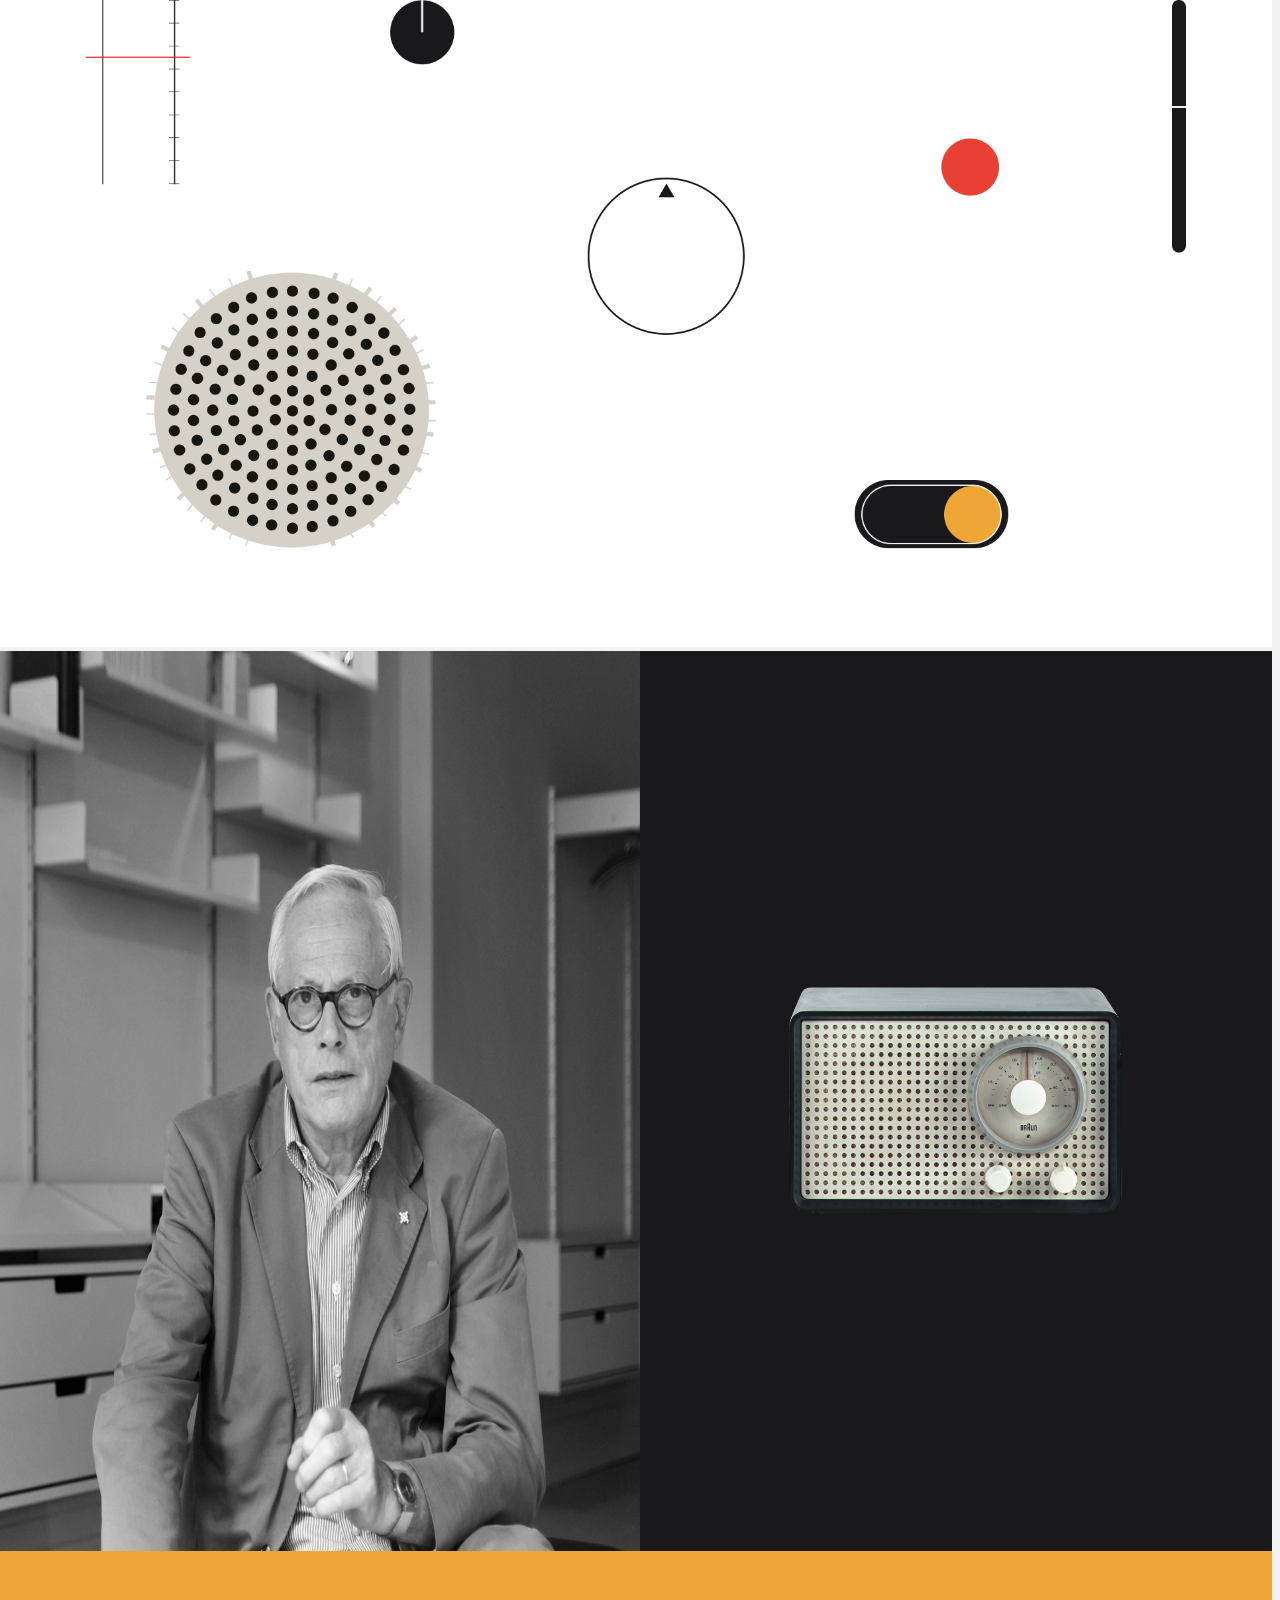
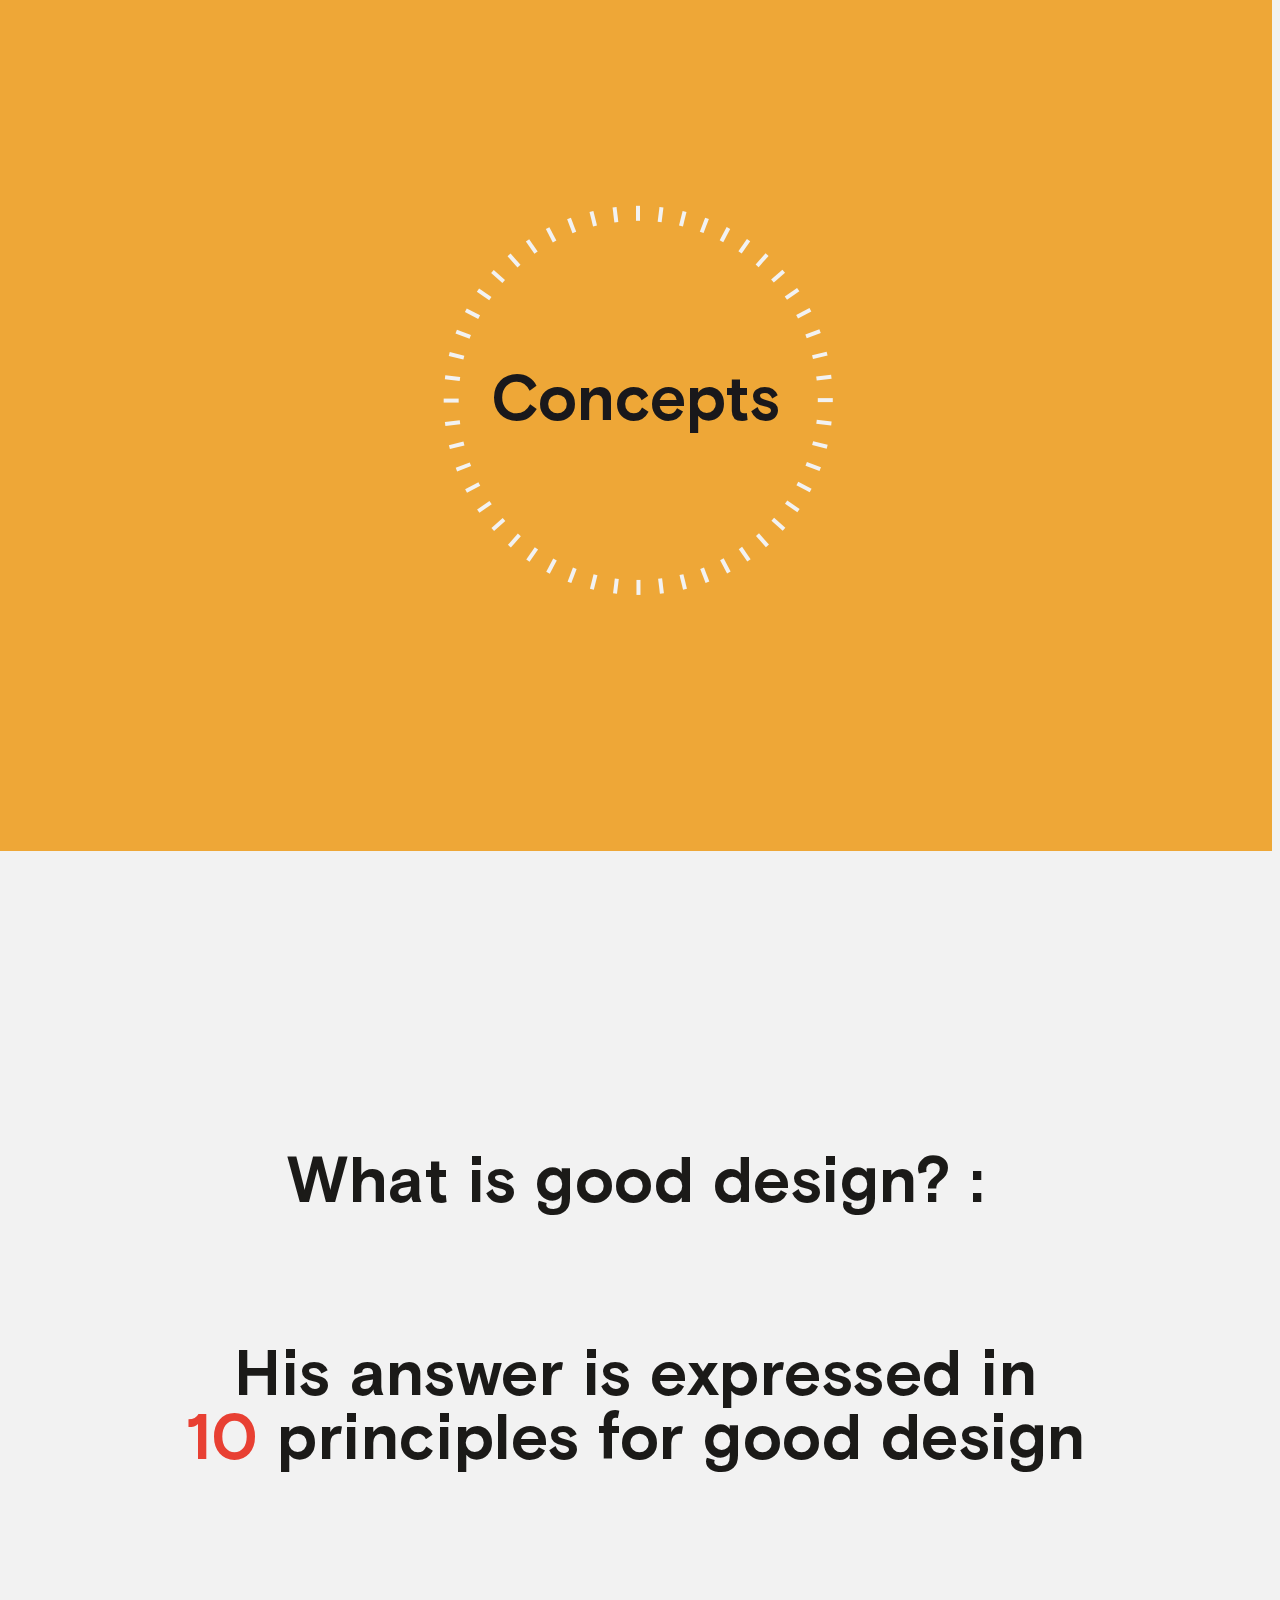
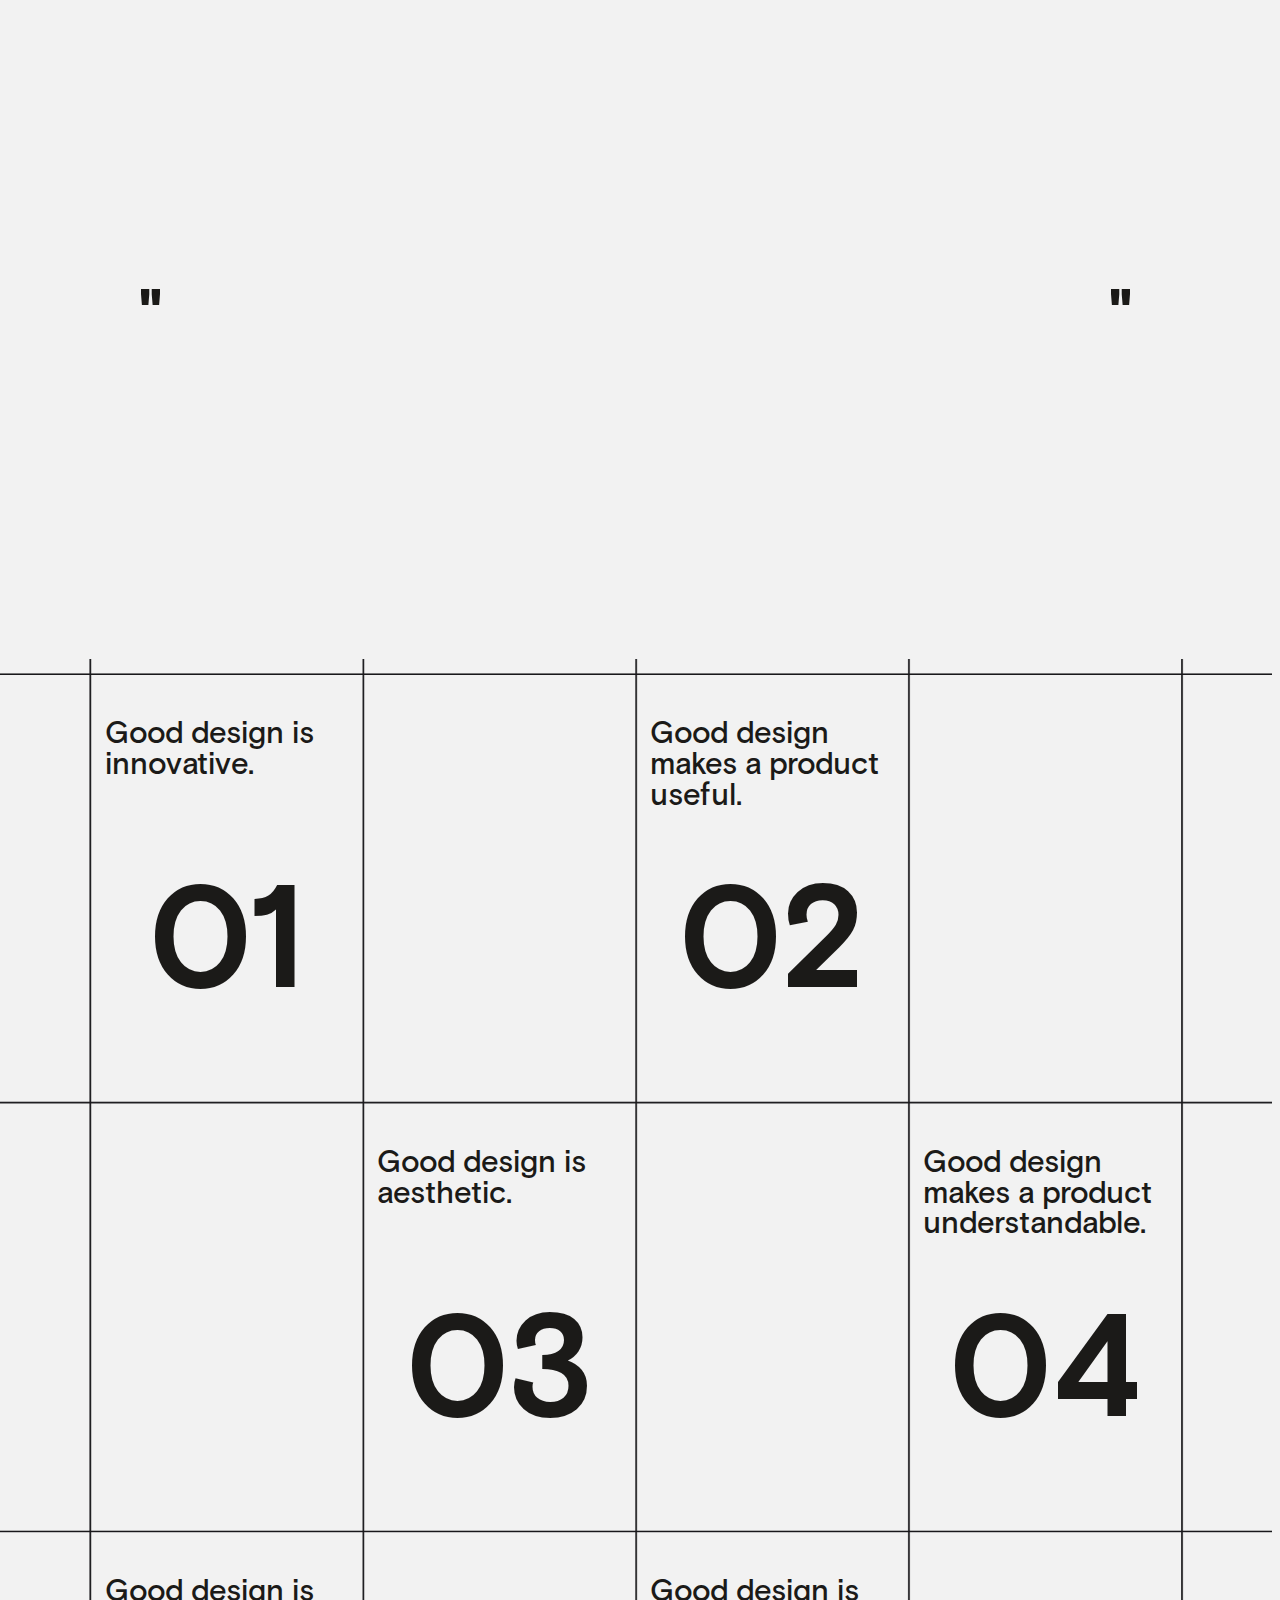
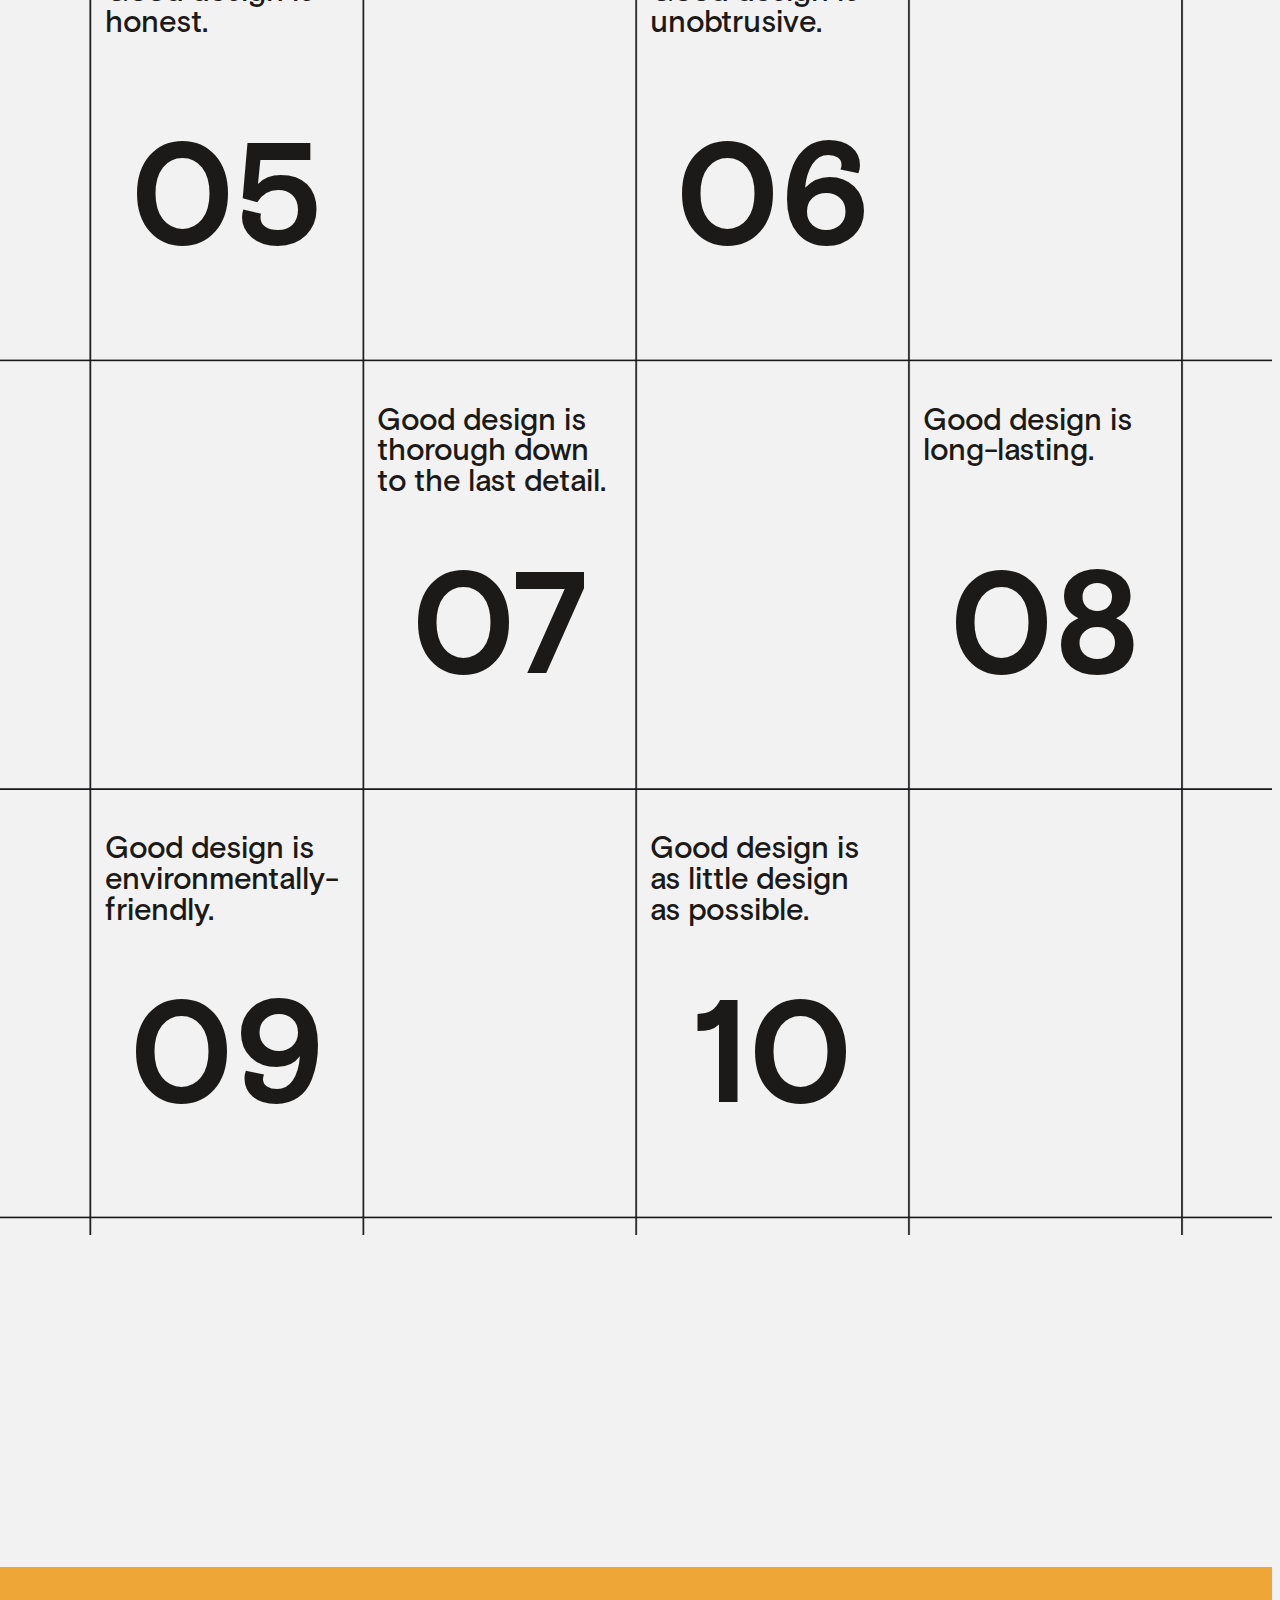
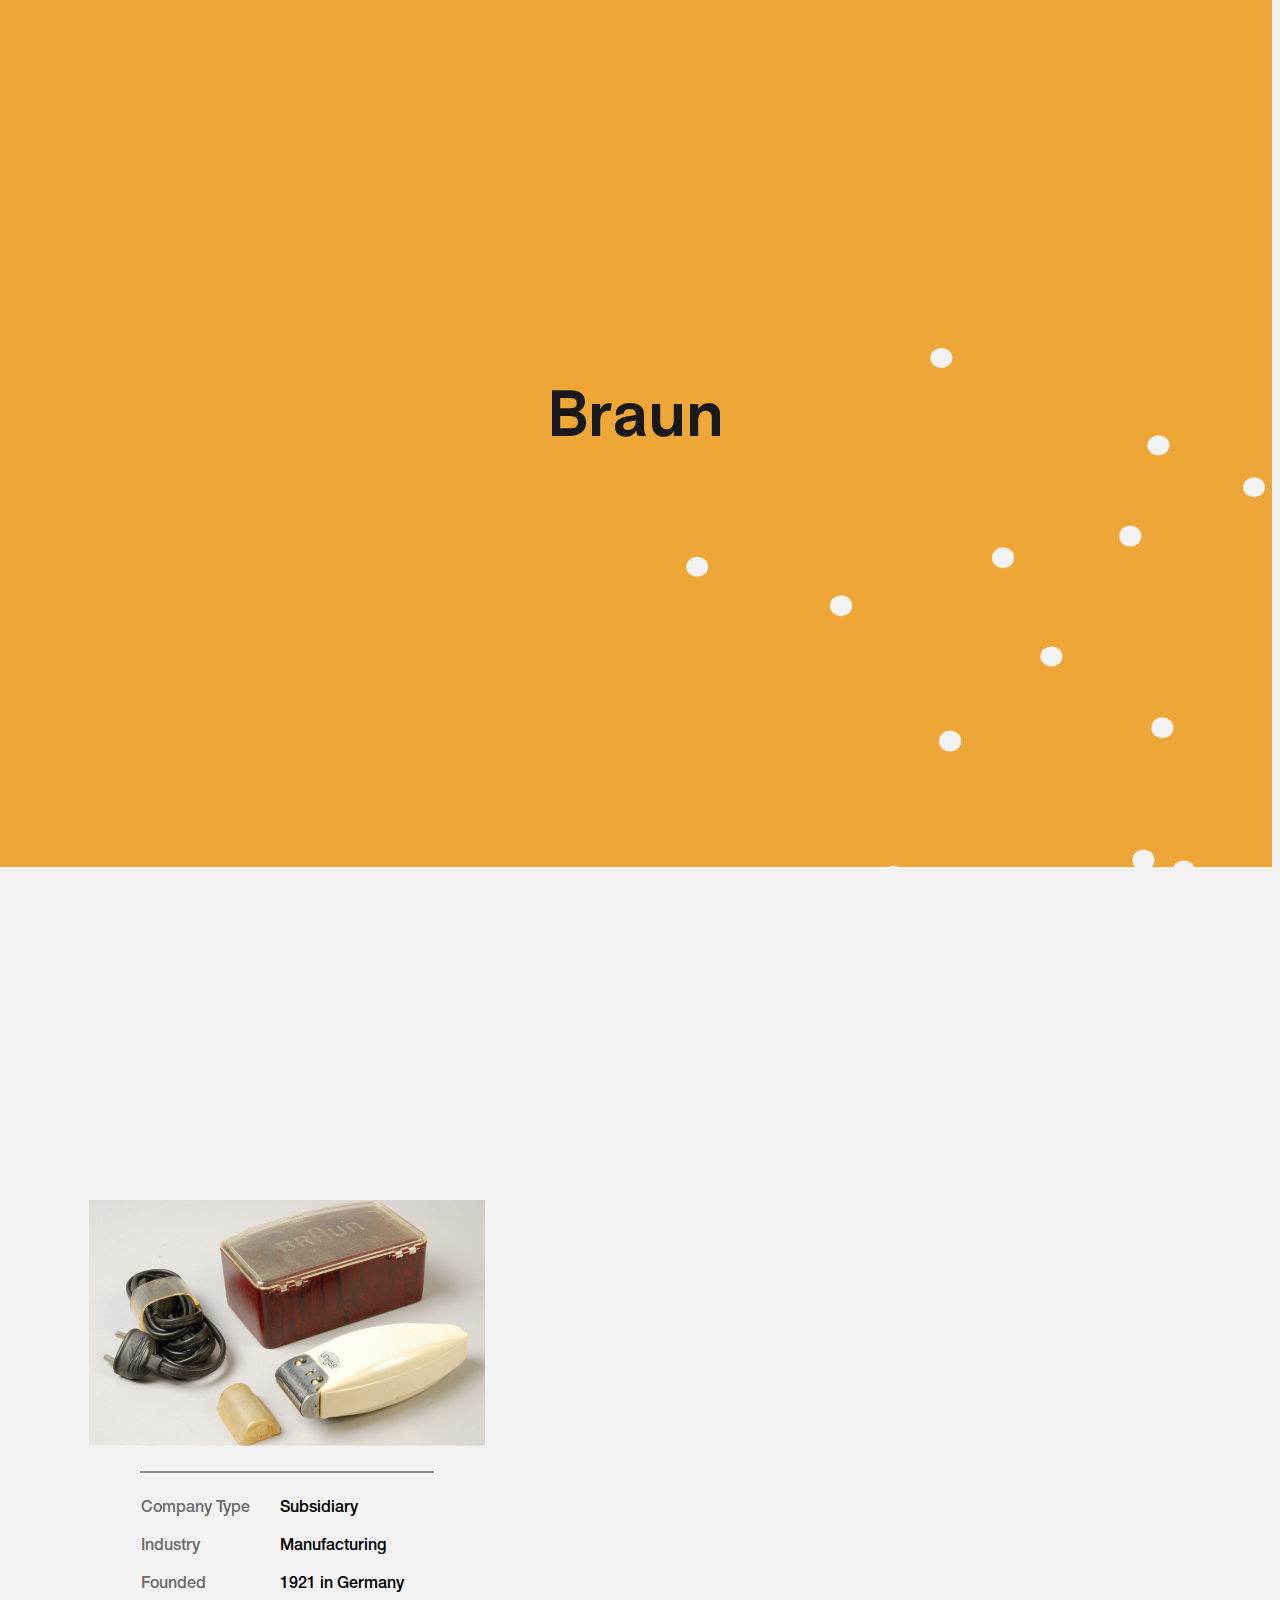
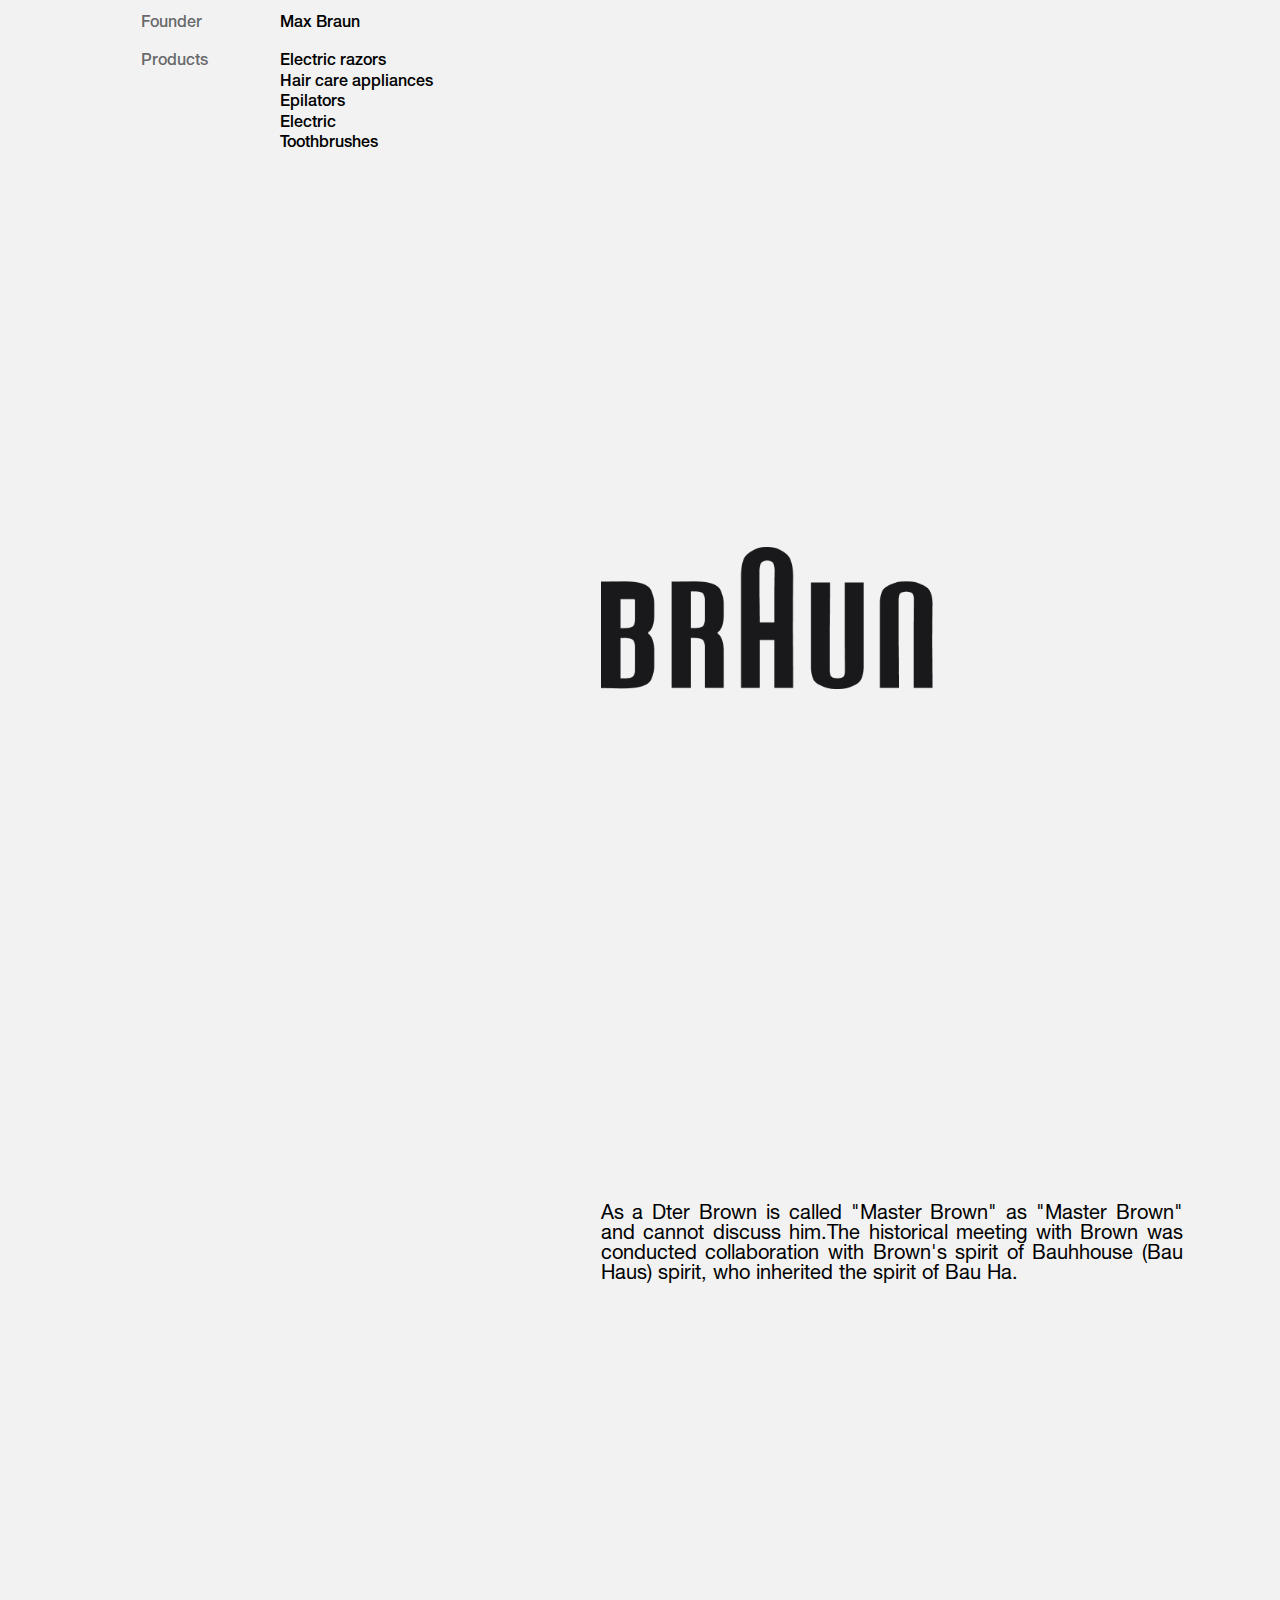
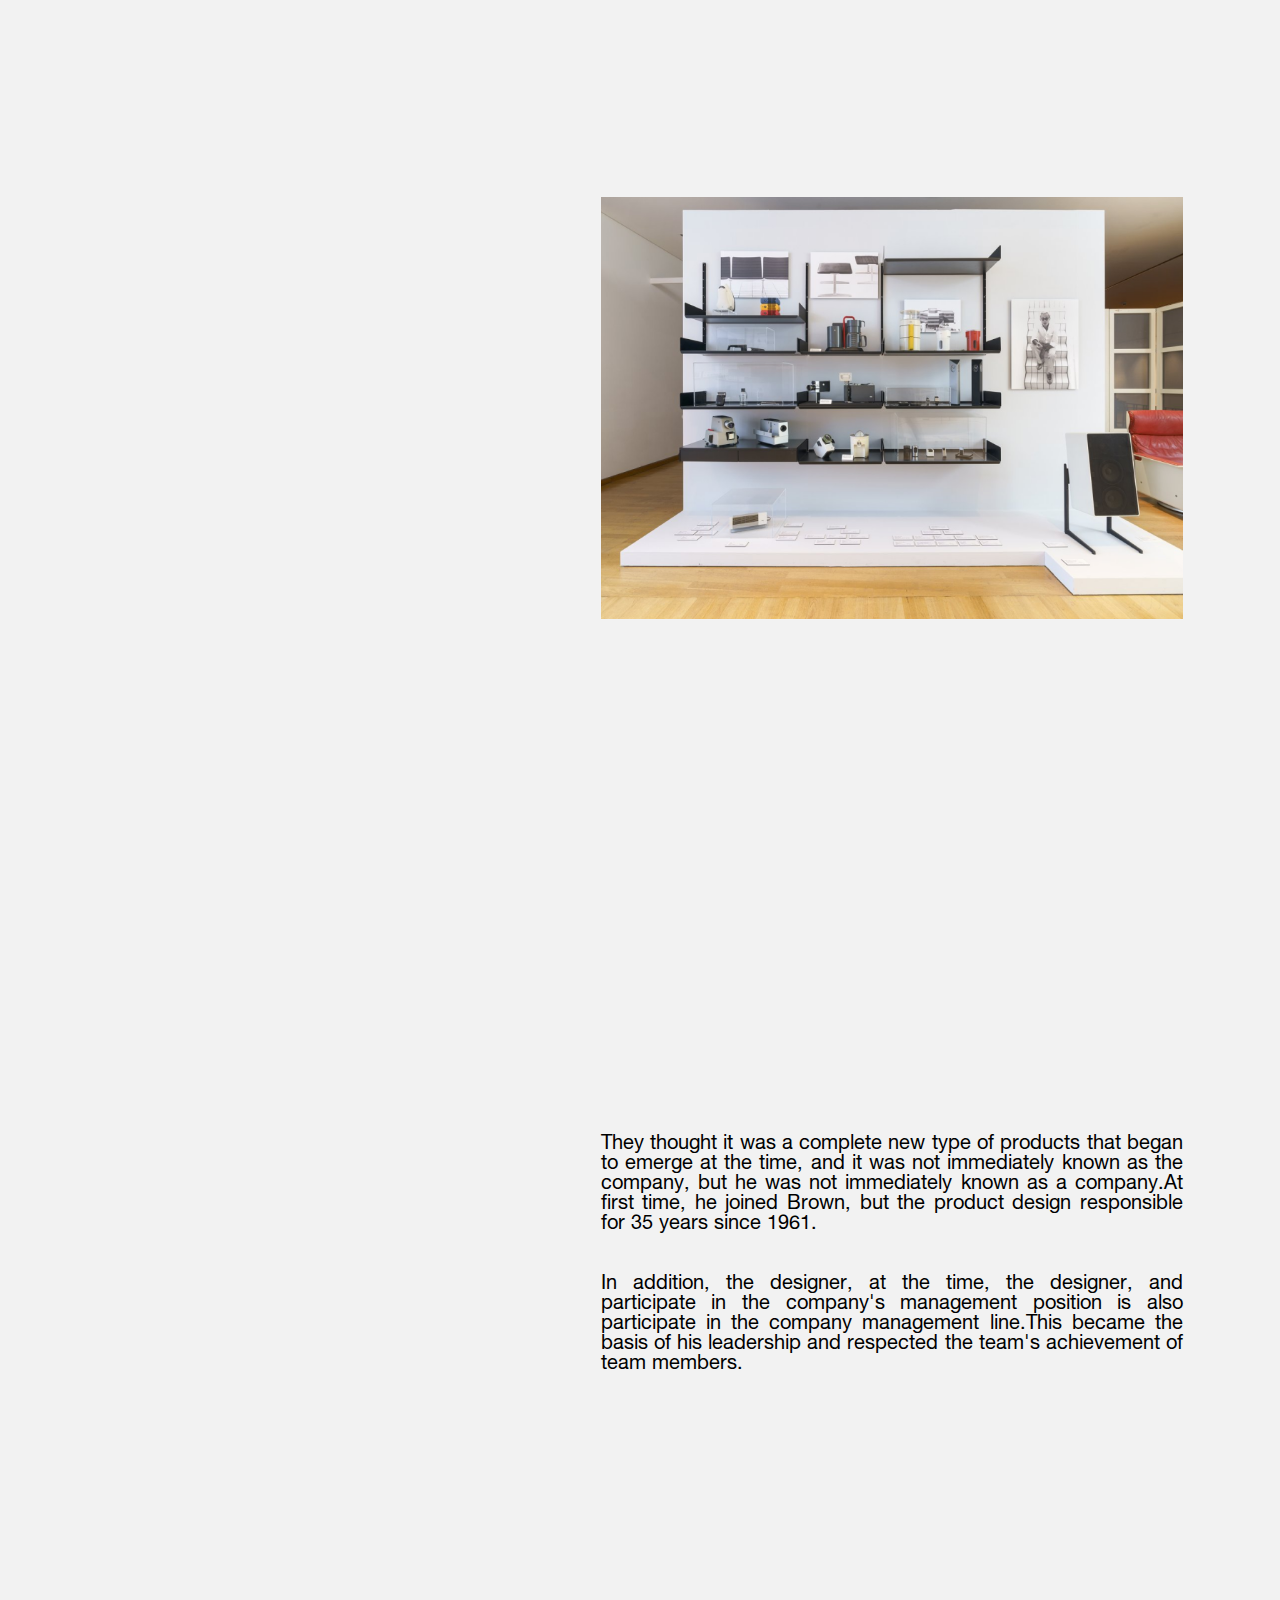
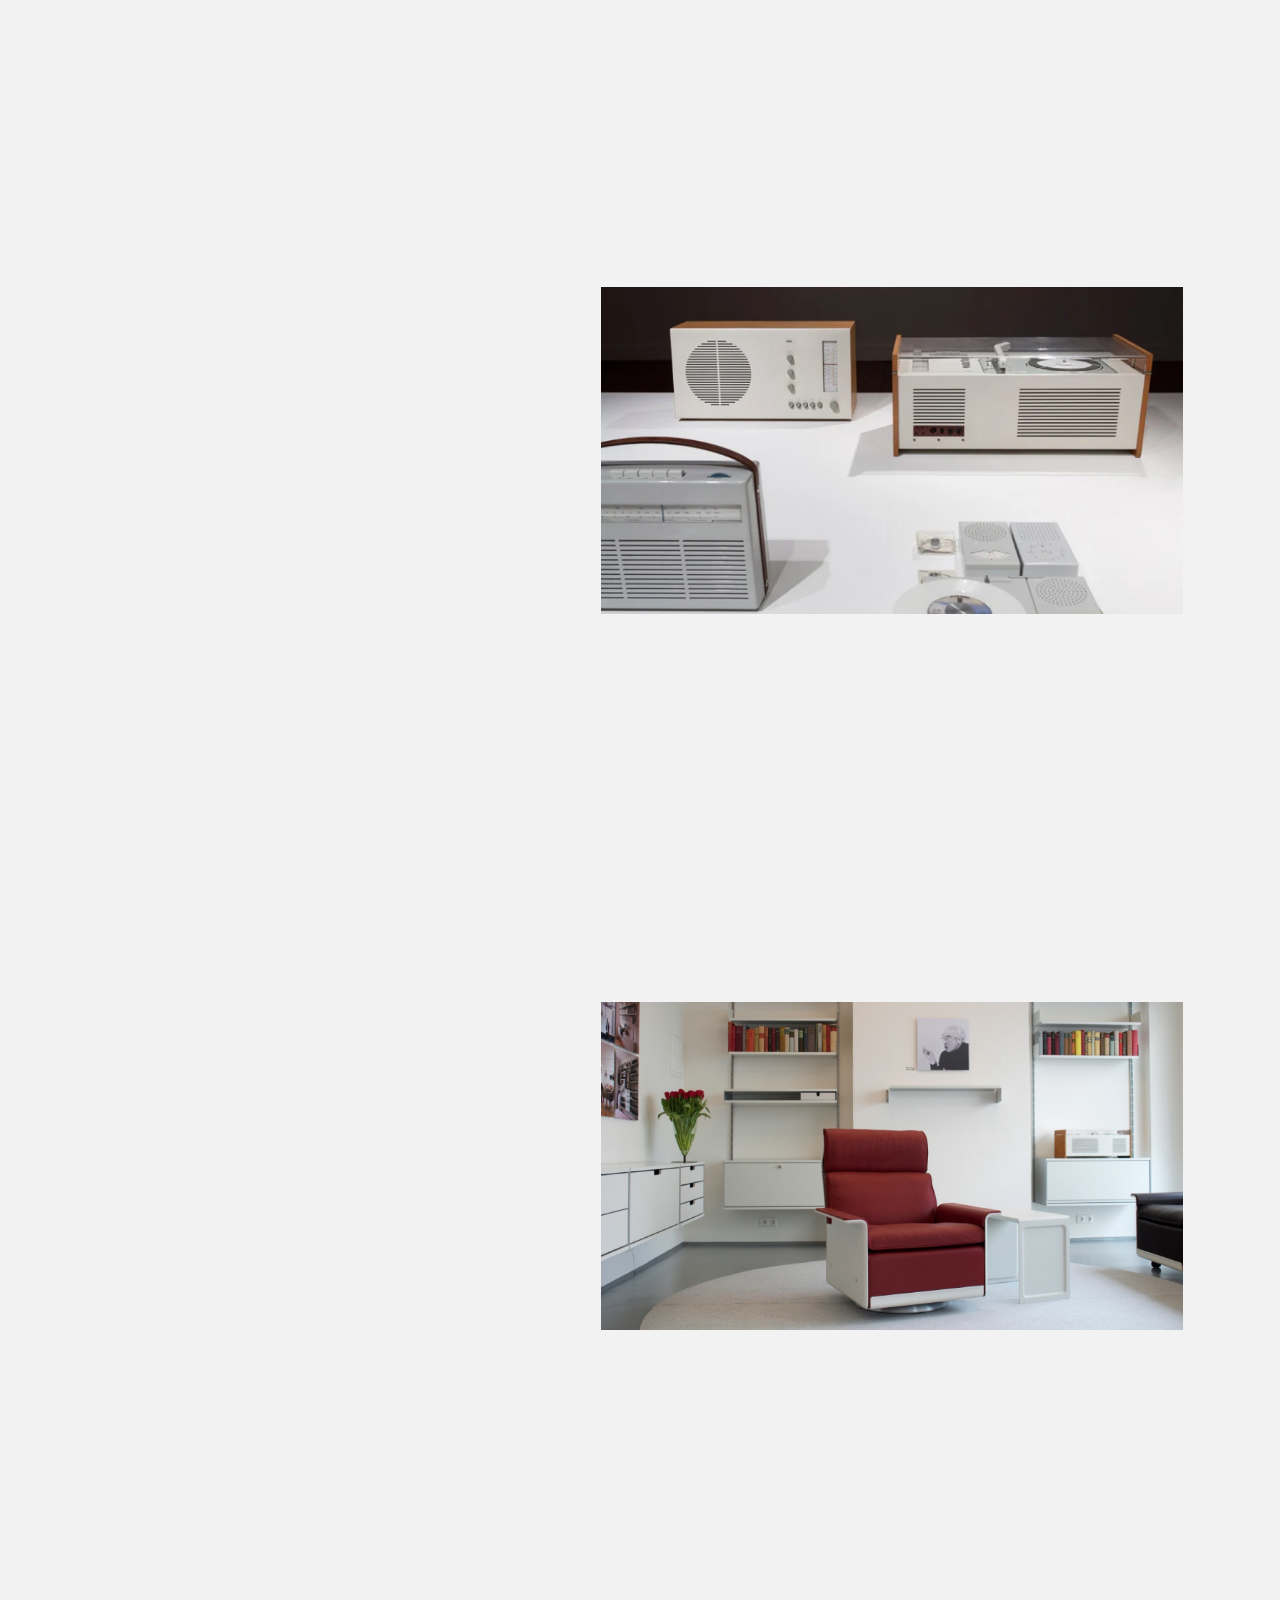
==== commit 787c749a: "Update index.html" ====
--- a/index.html
+++ b/index.html
@@ -11,16 +11,16 @@
             <script src="https://ajax.googleapis.com/ajax/libs/jquery/3.7.0/jquery.min.js"></script>
     </head>
 <body>
-    <div class="grid-container">
-        <div class="grid"></div>
-        <div class="grid"></div>
-        <div class="grid"></div>
-        <div class="grid"></div>
-        <div class="grid"></div>
-        <div class="grid"></div>
-        <div class="grid"></div>
-        <div class="grid"></div>
-    </div>
+<!--     <div class="grid-container">
+        <div class="grid"></div>
+        <div class="grid"></div>
+        <div class="grid"></div>
+        <div class="grid"></div>
+        <div class="grid"></div>
+        <div class="grid"></div>
+        <div class="grid"></div>
+        <div class="grid"></div>
+    </div> -->
     <div class="loader">
         <div class="loading">
             <h2> loading …</h2>
--- a/css/common_css.css
+++ b/css/common_css.css
@@ -146,6 +146,125 @@
     height: 4000vh;
     padding: 0 6.7708vw;
 }
+/*로딩*/
+.loader {
+    position: fixed;
+    top: 0;
+    left: 0;
+    width: 100%;
+    height: 100%;
+    background: #F2F2F2;
+    z-index: 999;
+    opacity: 1;
+    transition: 0.5s ease;
+    overflow: hidden;
+    display: flex;
+    align-items: center;
+    justify-content: center;
+    animation: loading2 5.5s ease forwards;
+}
+.loading h2{
+    font-family: 'BasisGrotesquePro_Bold';
+    animation: loading 5s ease forwards;
+    color: #3d3634bd;    
+
+}
+.hidden2 {
+    display: none;
+}
+.no-scroll {
+    overflow: hidden;
+}
+.loading {
+    text-align: center;
+}
+.loading span {
+    display: inline-block;
+    vertical-align: middle;
+    width: 1em;
+    height: 1em;
+    margin: 0.5em;
+    background: #3d3634bd;
+    border-radius: 50%;
+    animation: loading 5s ease forwards;
+}
+.loading span:nth-of-type(2) {
+    background: #3d3634bd;
+    animation-delay: 0.2s;
+}
+.loading span:nth-of-type(3) {
+    background: #3d3634bd;
+    animation-delay: 0.4s;
+}
+.loading span:nth-of-type(4) {
+    background: #3d3634bd;
+    animation-delay: 0.6s;
+}
+@keyframes loadings{
+    0%{
+        background: #3d3634bd;
+    scale: 1;
+    }
+    60%{
+        background: #3d3634bd;
+        scale: 1;
+    }
+    80%{
+        background: #49403e;
+        scale: 200;
+        opacity: 1;
+    }
+    90%{
+        background: #49403e;
+        scale: 200;
+        opacity: 1;
+    }
+    100%{
+        background: #3d3634bd;
+        scale: 000;
+        opacity: 0;
+    }
+}
+.loading span:nth-of-type(5) {
+    background: #3d3634bd;
+    animation-delay: 0.8s;
+}
+.loading span:nth-of-type(6) {
+    background: #3d3634bd;
+    animation-delay: 1.0s;
+}
+.loading span:nth-of-type(7) {
+    background: #3d3634bd;
+    animation-delay: 1.2s;
+    animation: loadings 5.5s ease forwards;
+}
+
+/*
+   * Animation keyframes
+   * Use transition opacity instead of keyframes?
+   */
+@keyframes loading {
+    00% {
+        opacity: 0;
+    }
+    20% {
+        opacity: 1;
+    }
+    100% {
+        opacity: 0;
+    }
+}
+@keyframes loading2 {
+    00% {
+        opacity: 1;
+    }
+    92% {
+        opacity: 1;
+    }
+    100% {
+        opacity: 0;
+    }
+}
 
 .grid {
     background-color: #ff000030; 
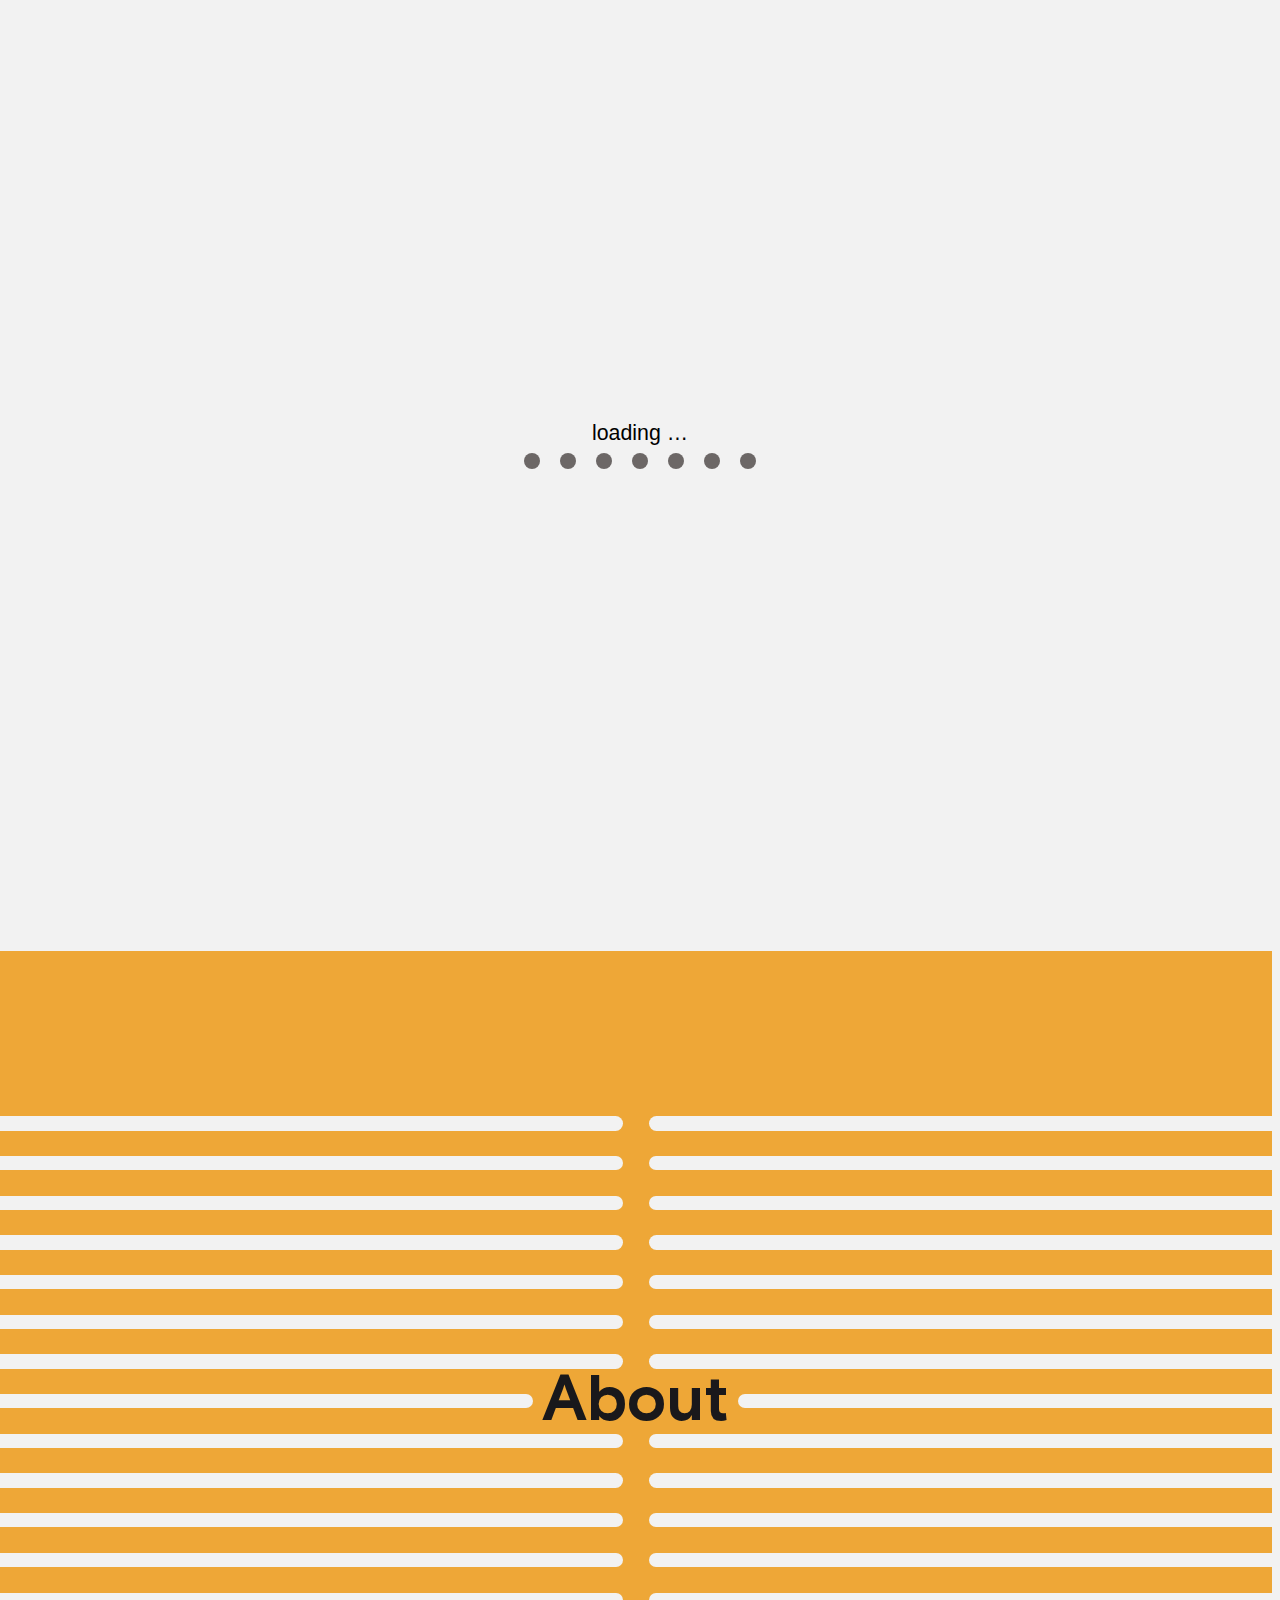
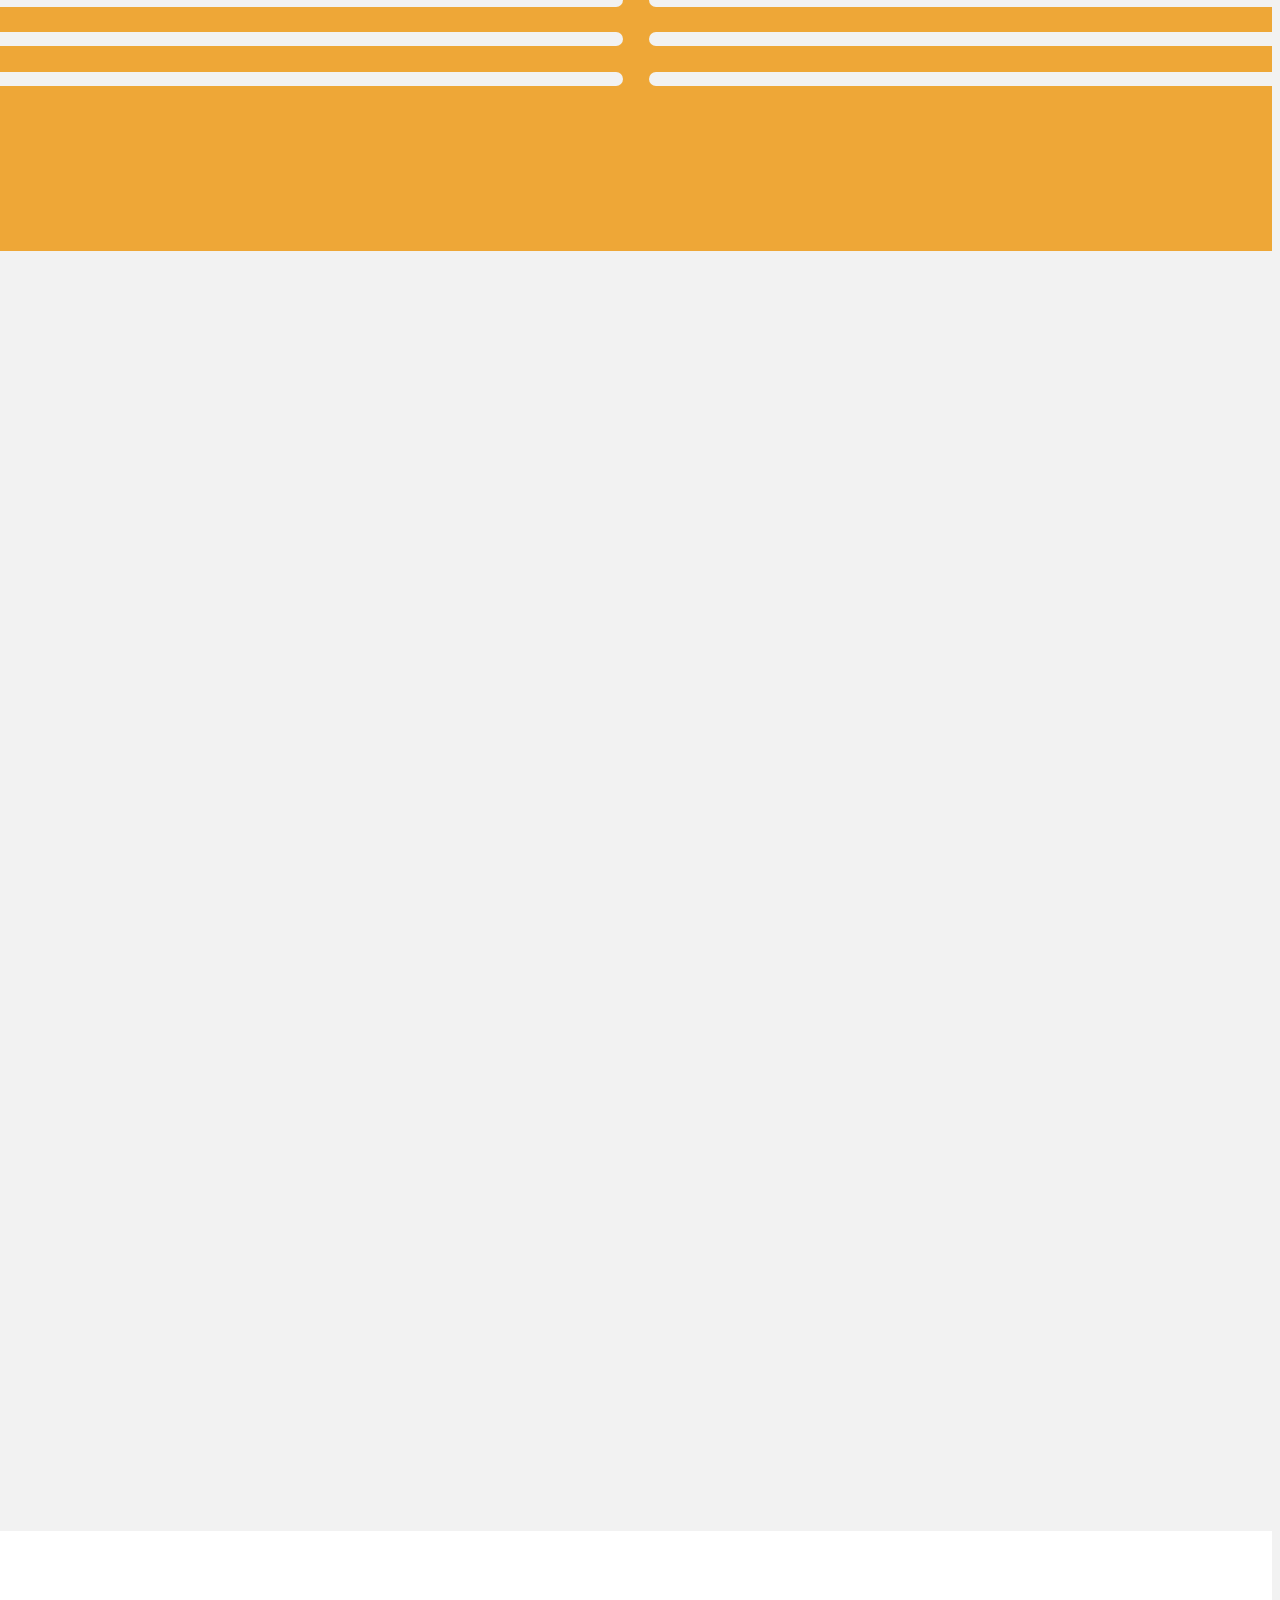
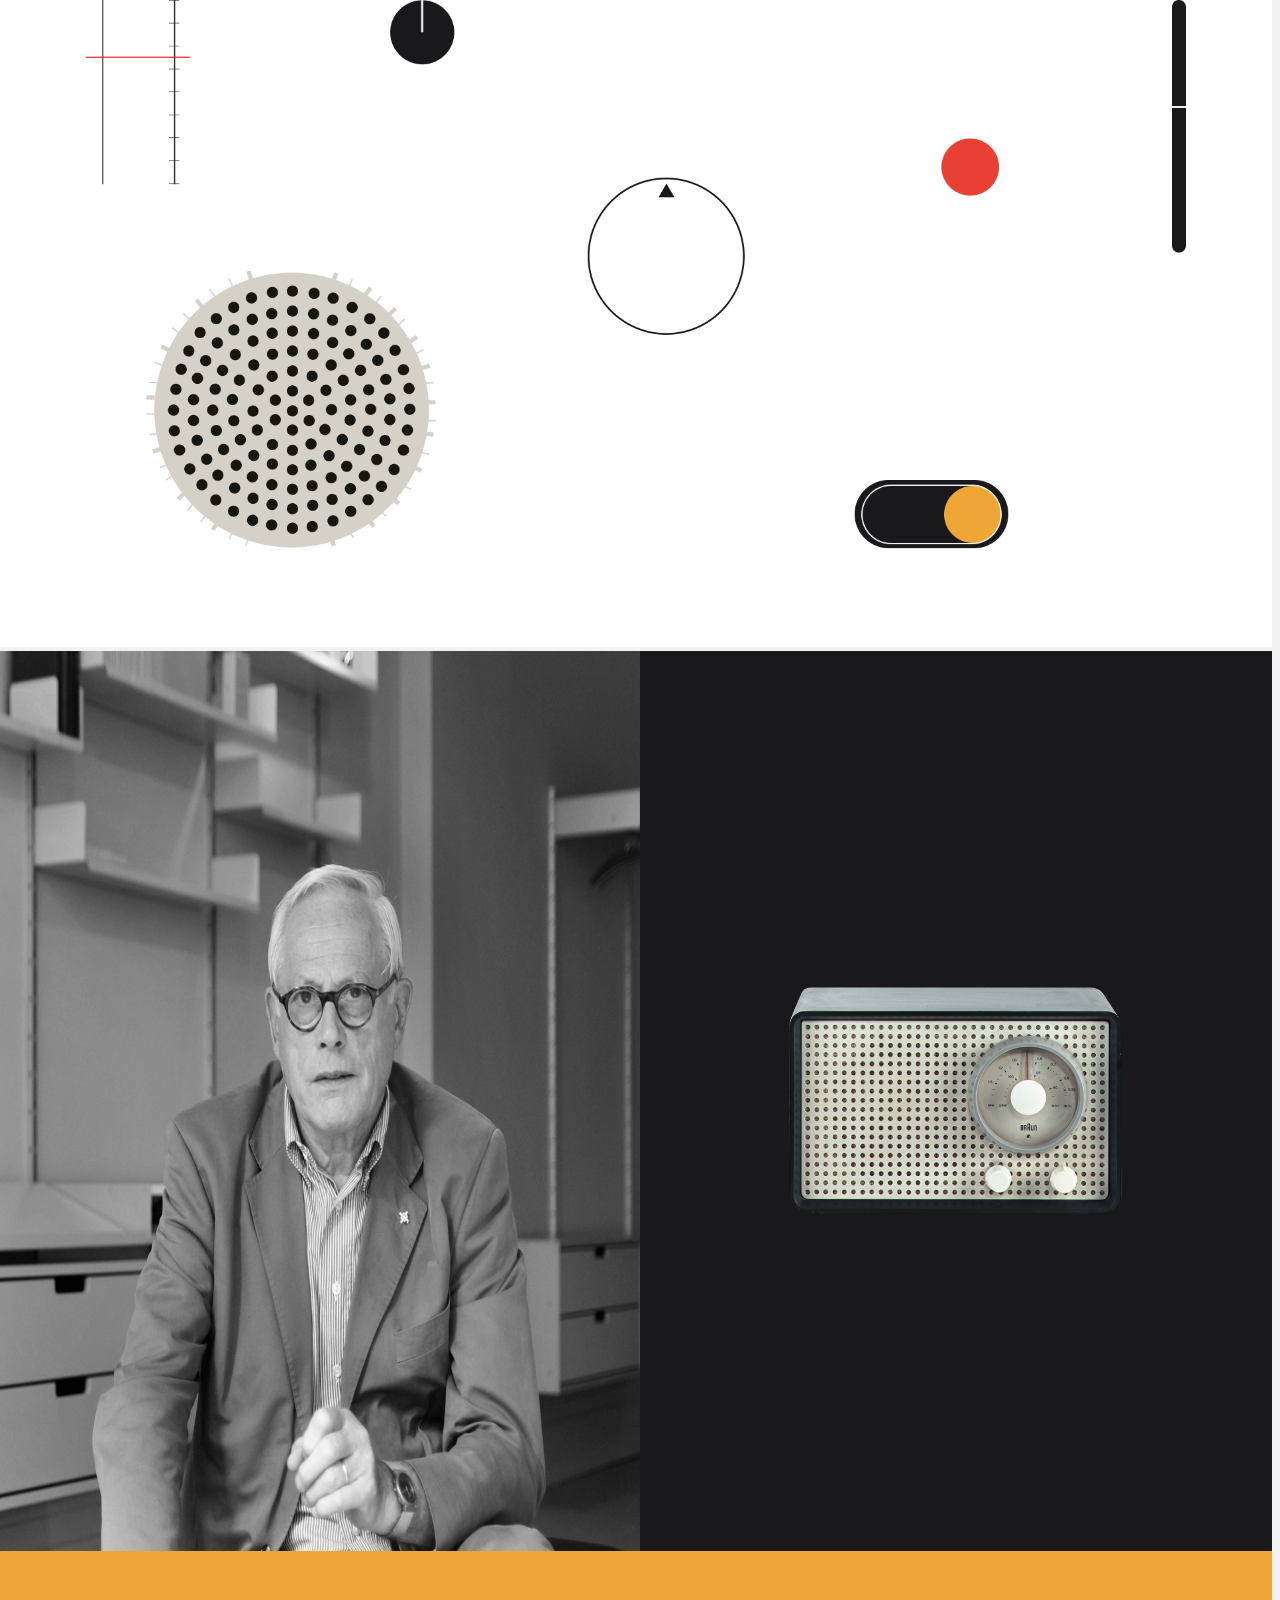
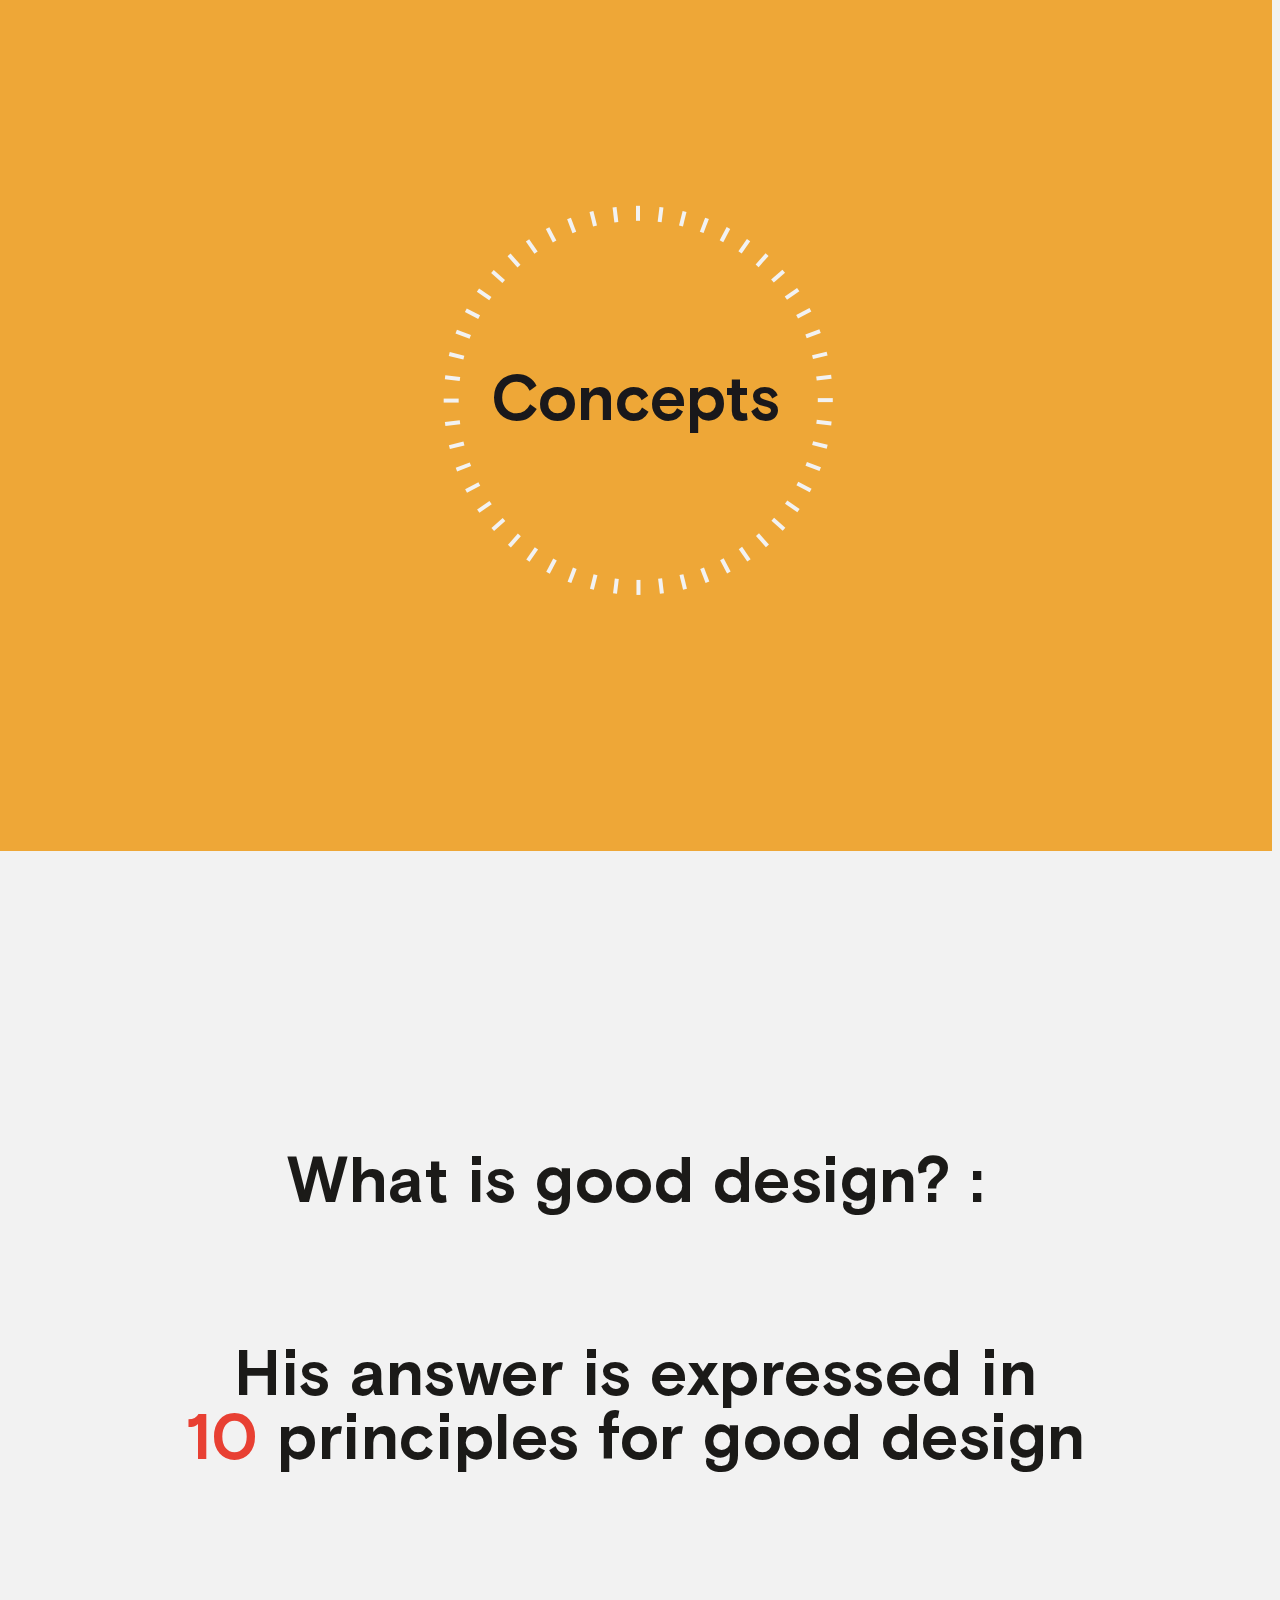
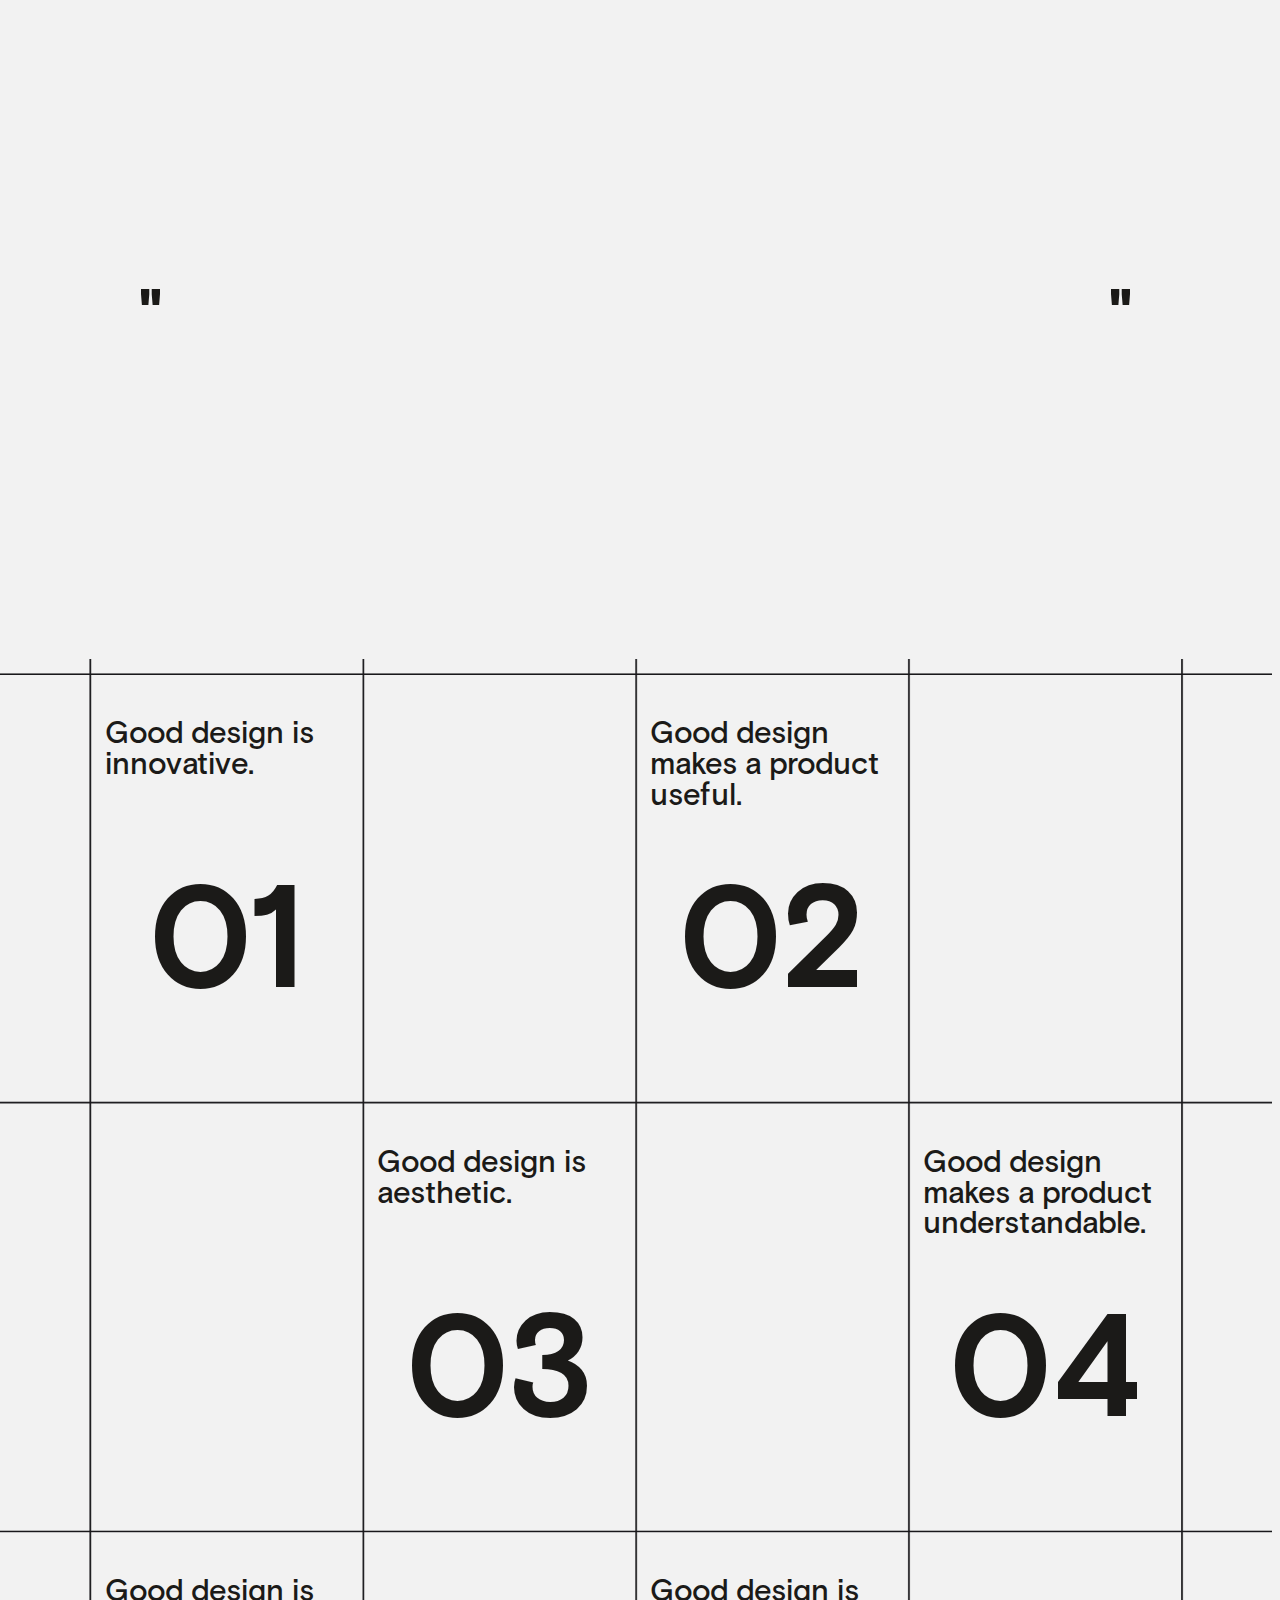
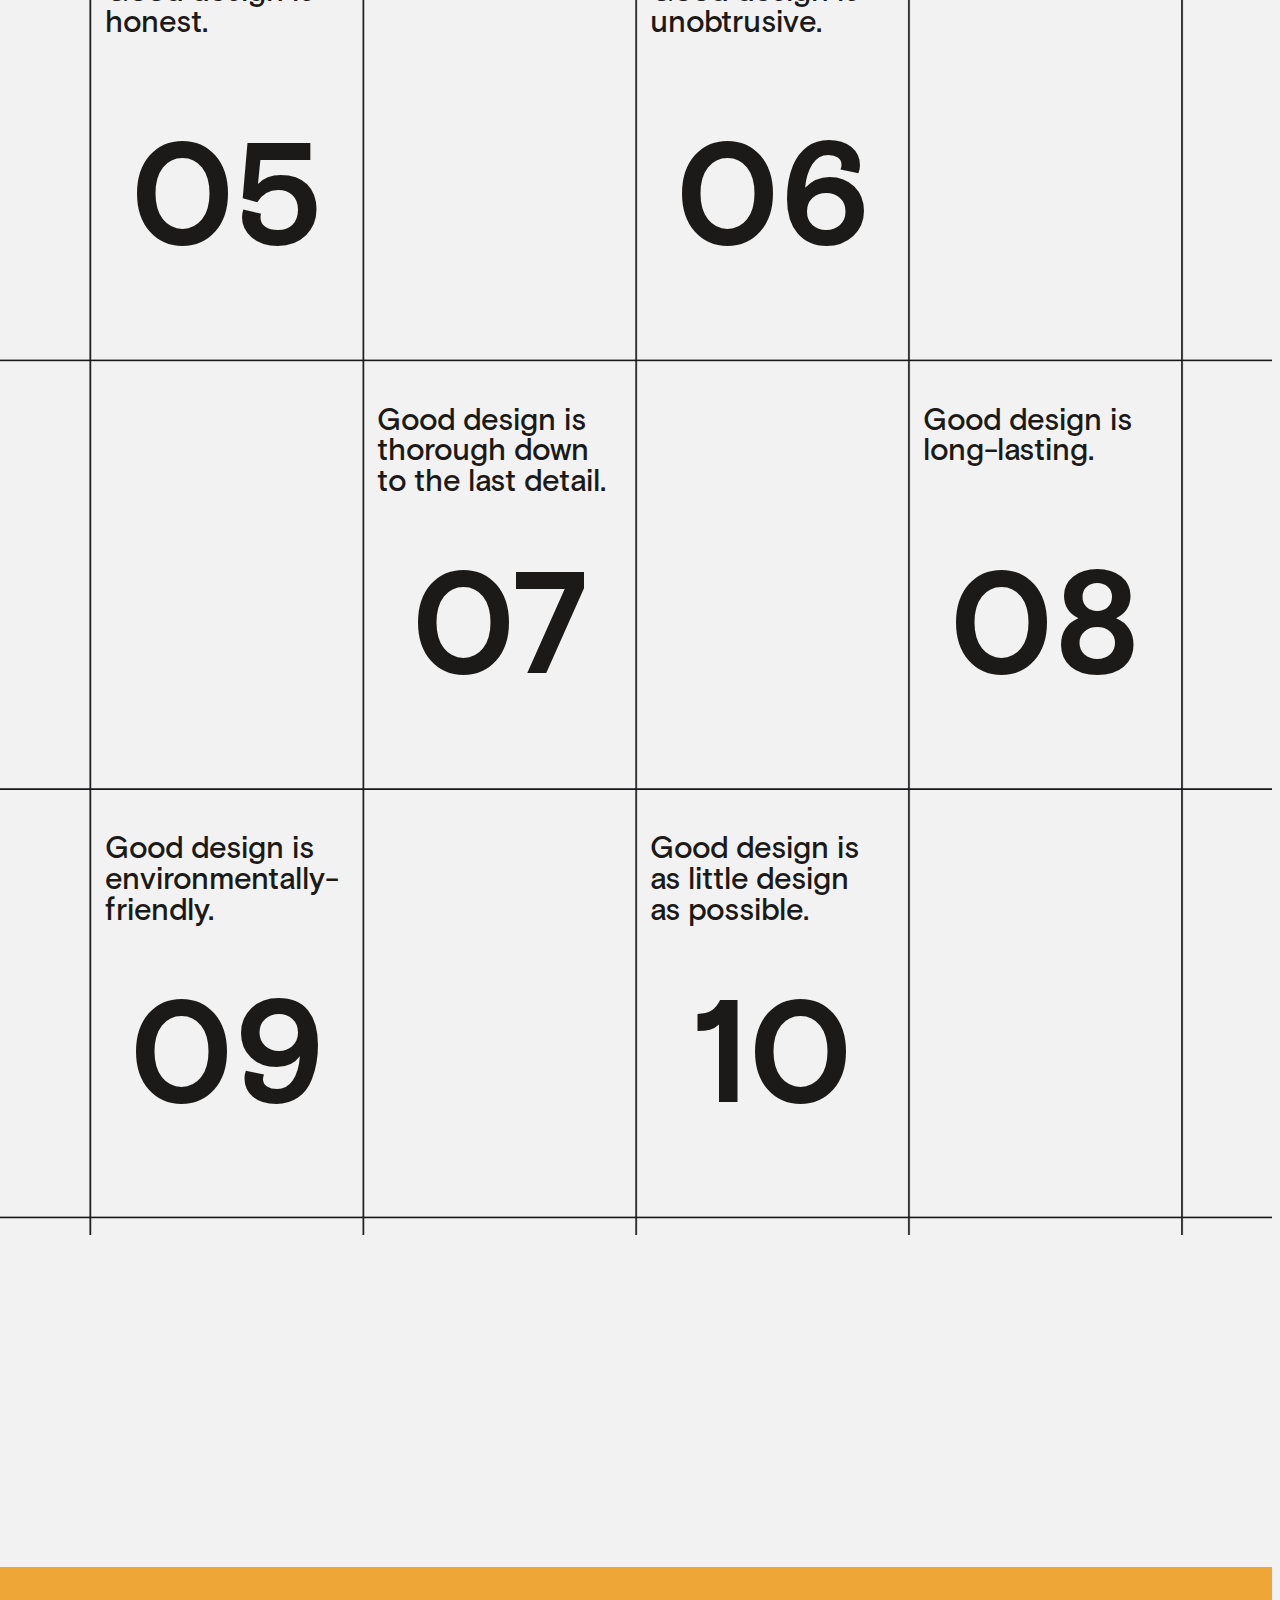
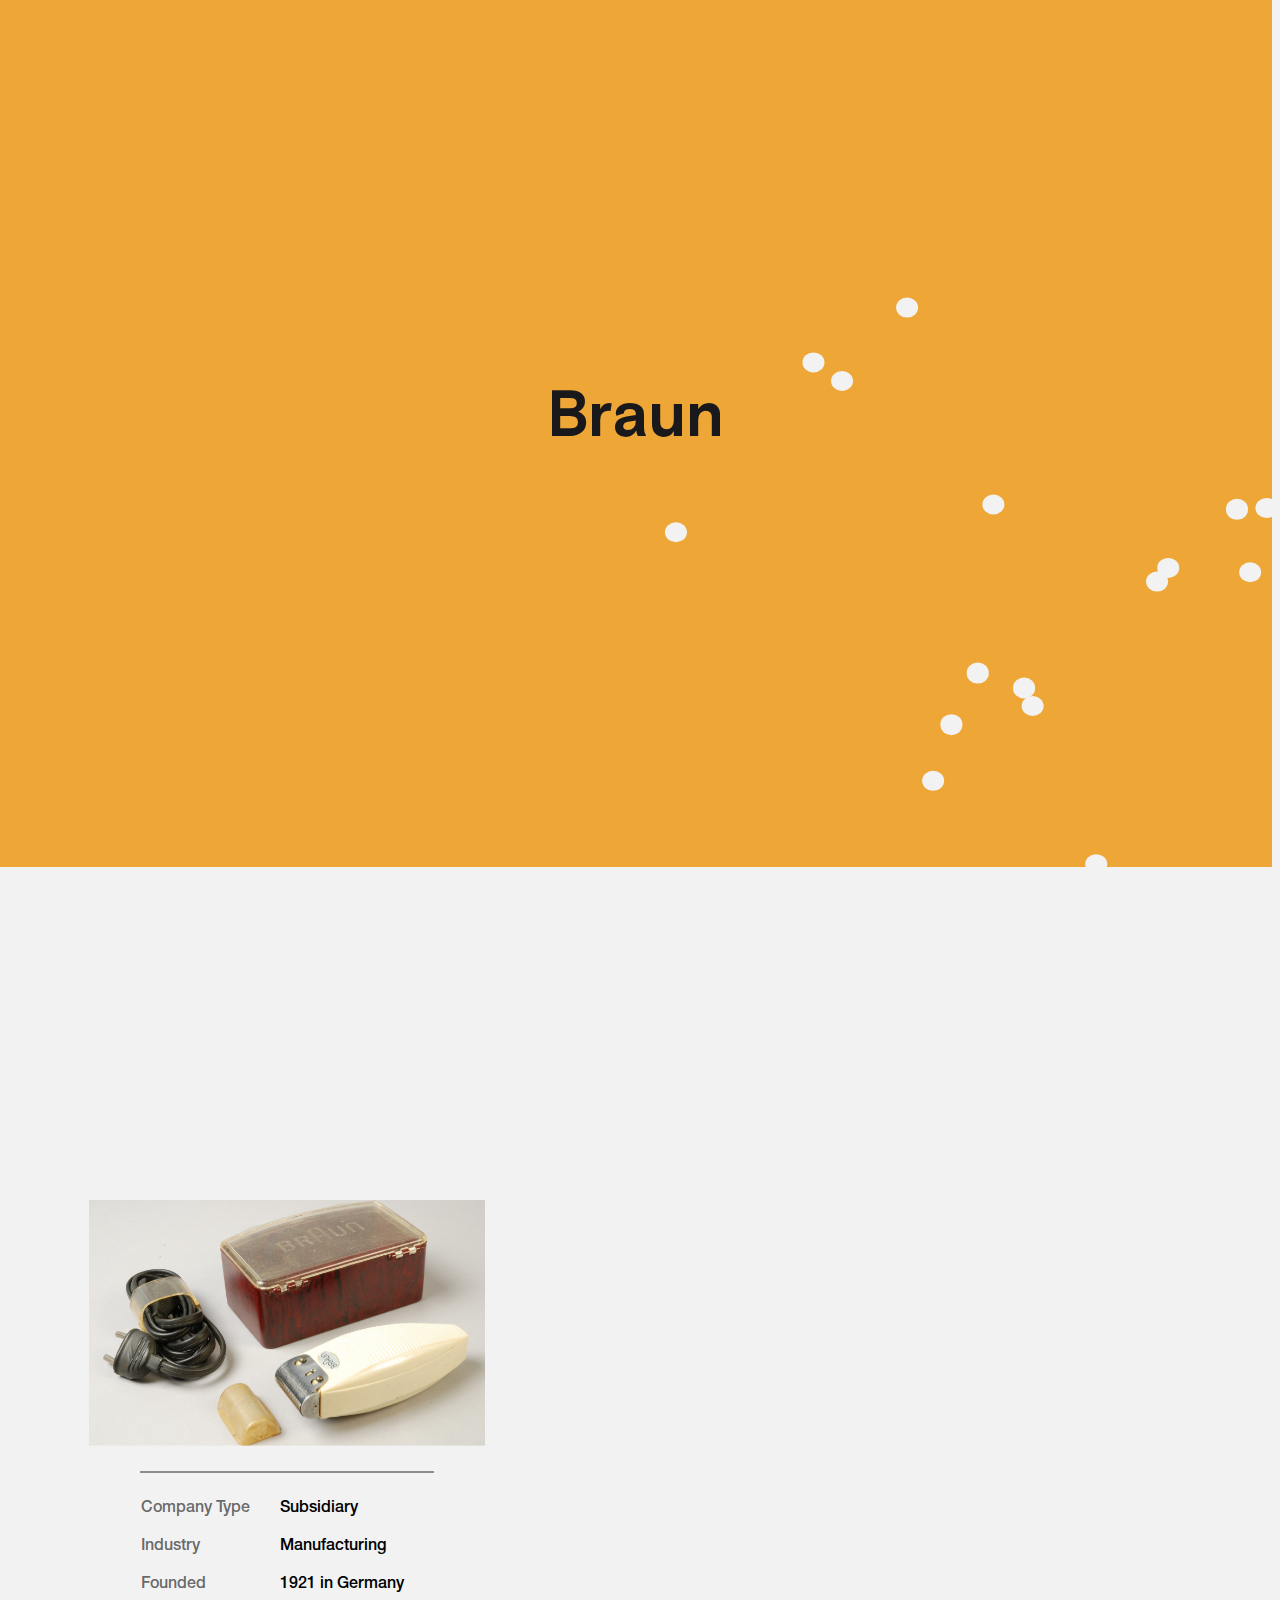
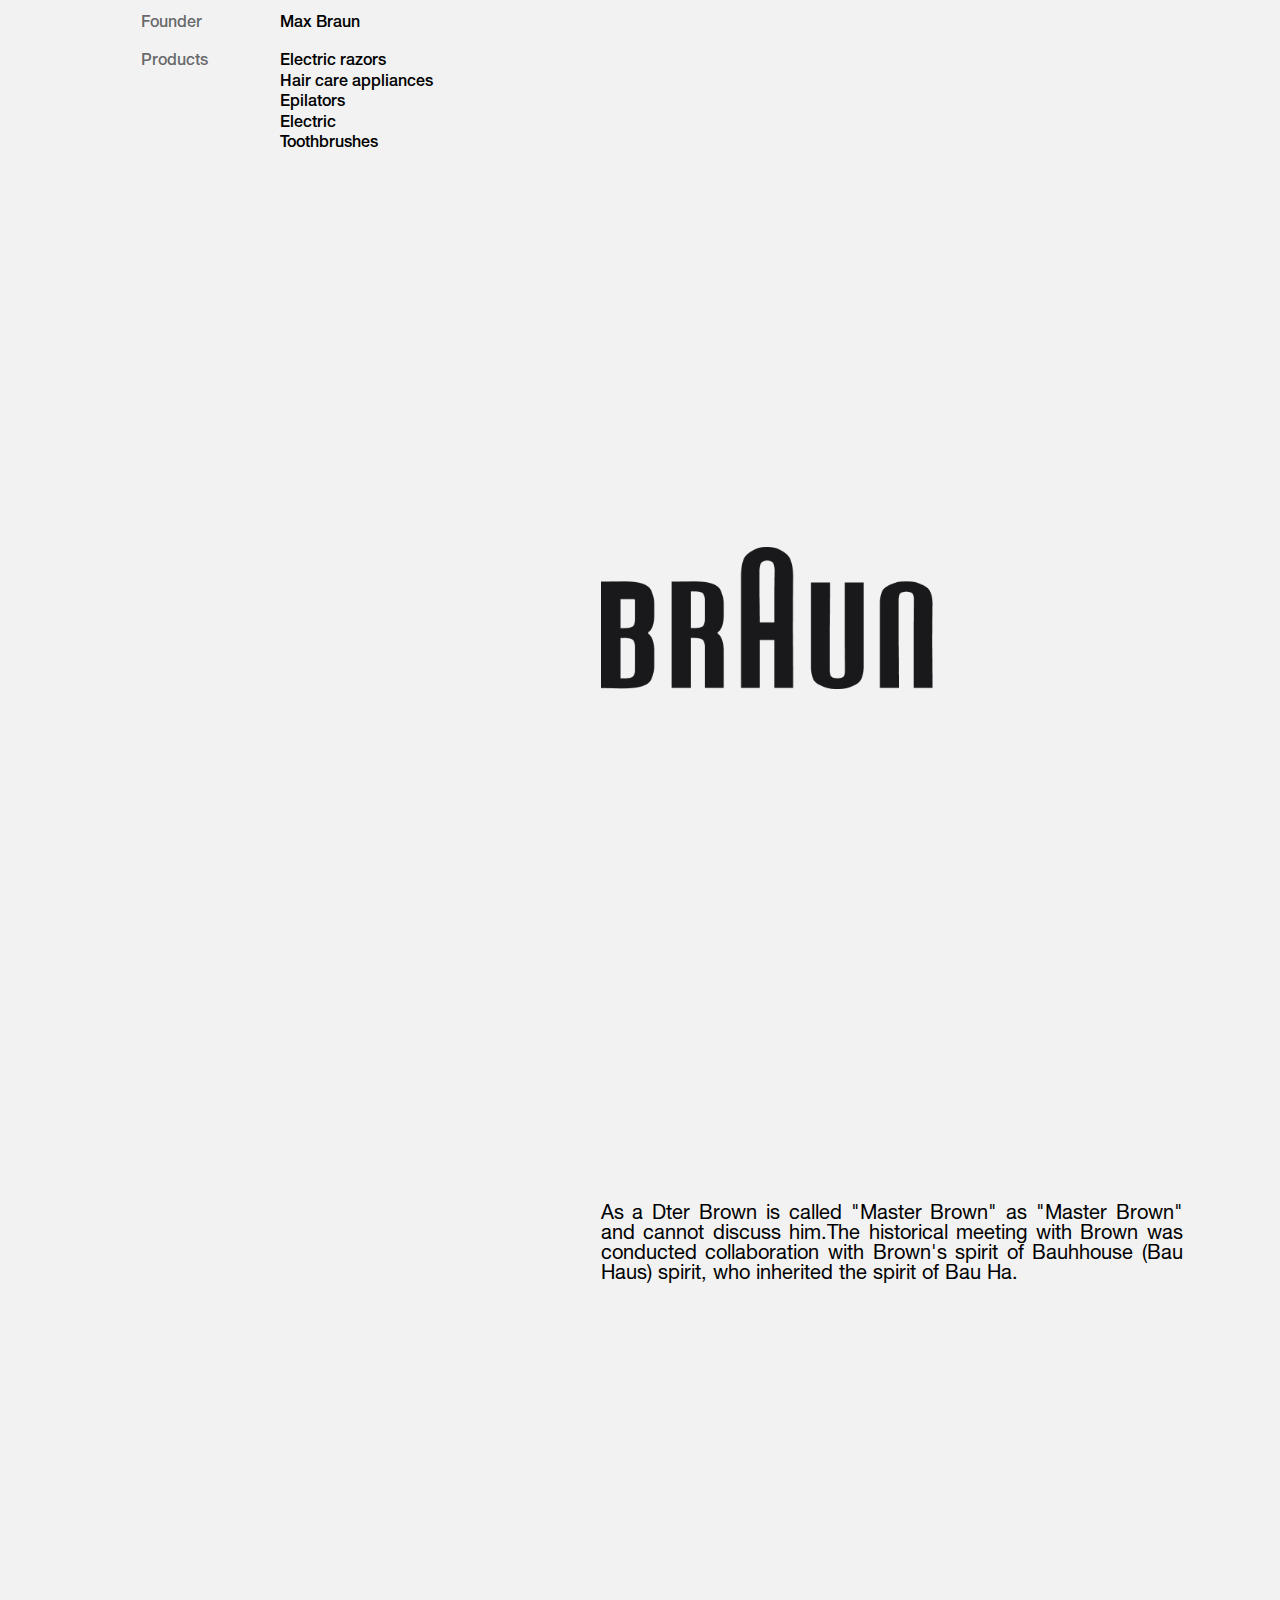
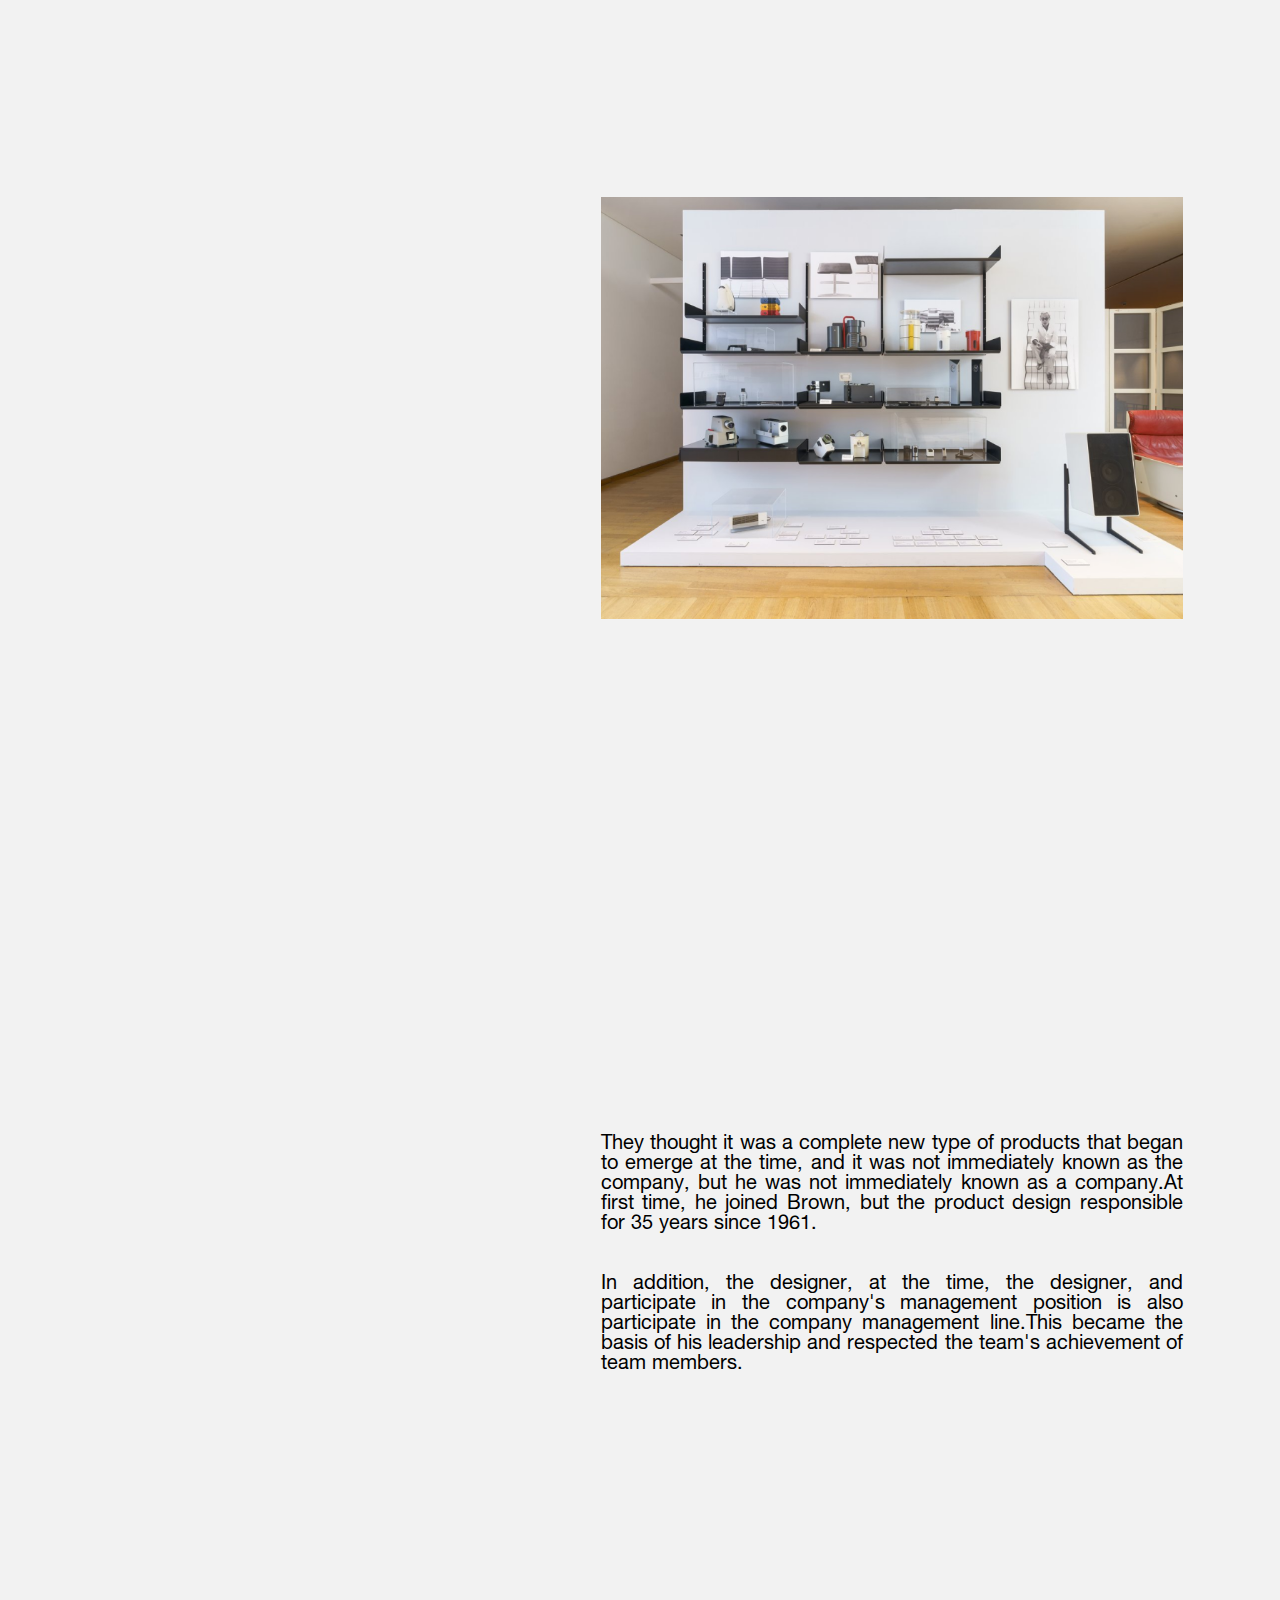
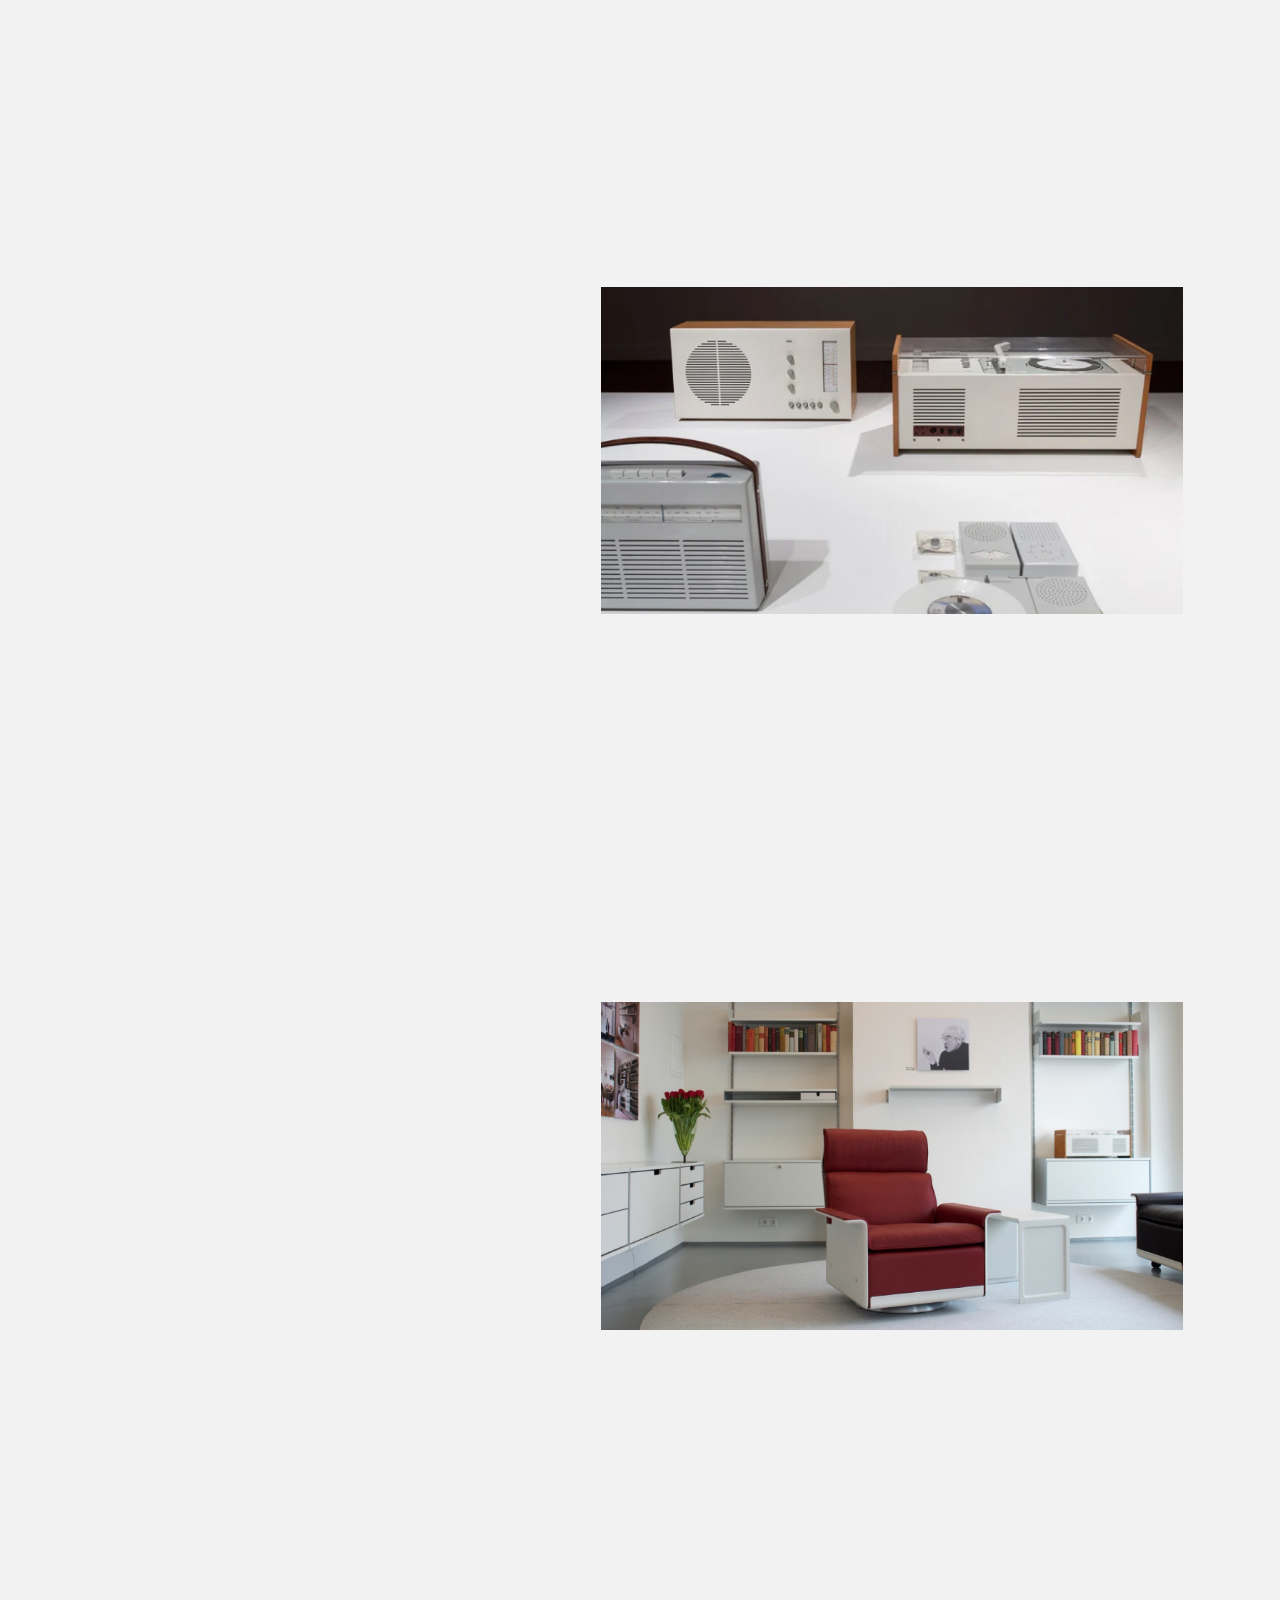
==== commit aac517b2: "Update index.html" ====
--- a/index.html
+++ b/index.html
@@ -11,7 +11,7 @@
             <script src="https://ajax.googleapis.com/ajax/libs/jquery/3.7.0/jquery.min.js"></script>
     </head>
 <body>
-<!--     <div class="grid-container">
+    <!-- <div class="grid-container">
         <div class="grid"></div>
         <div class="grid"></div>
         <div class="grid"></div>
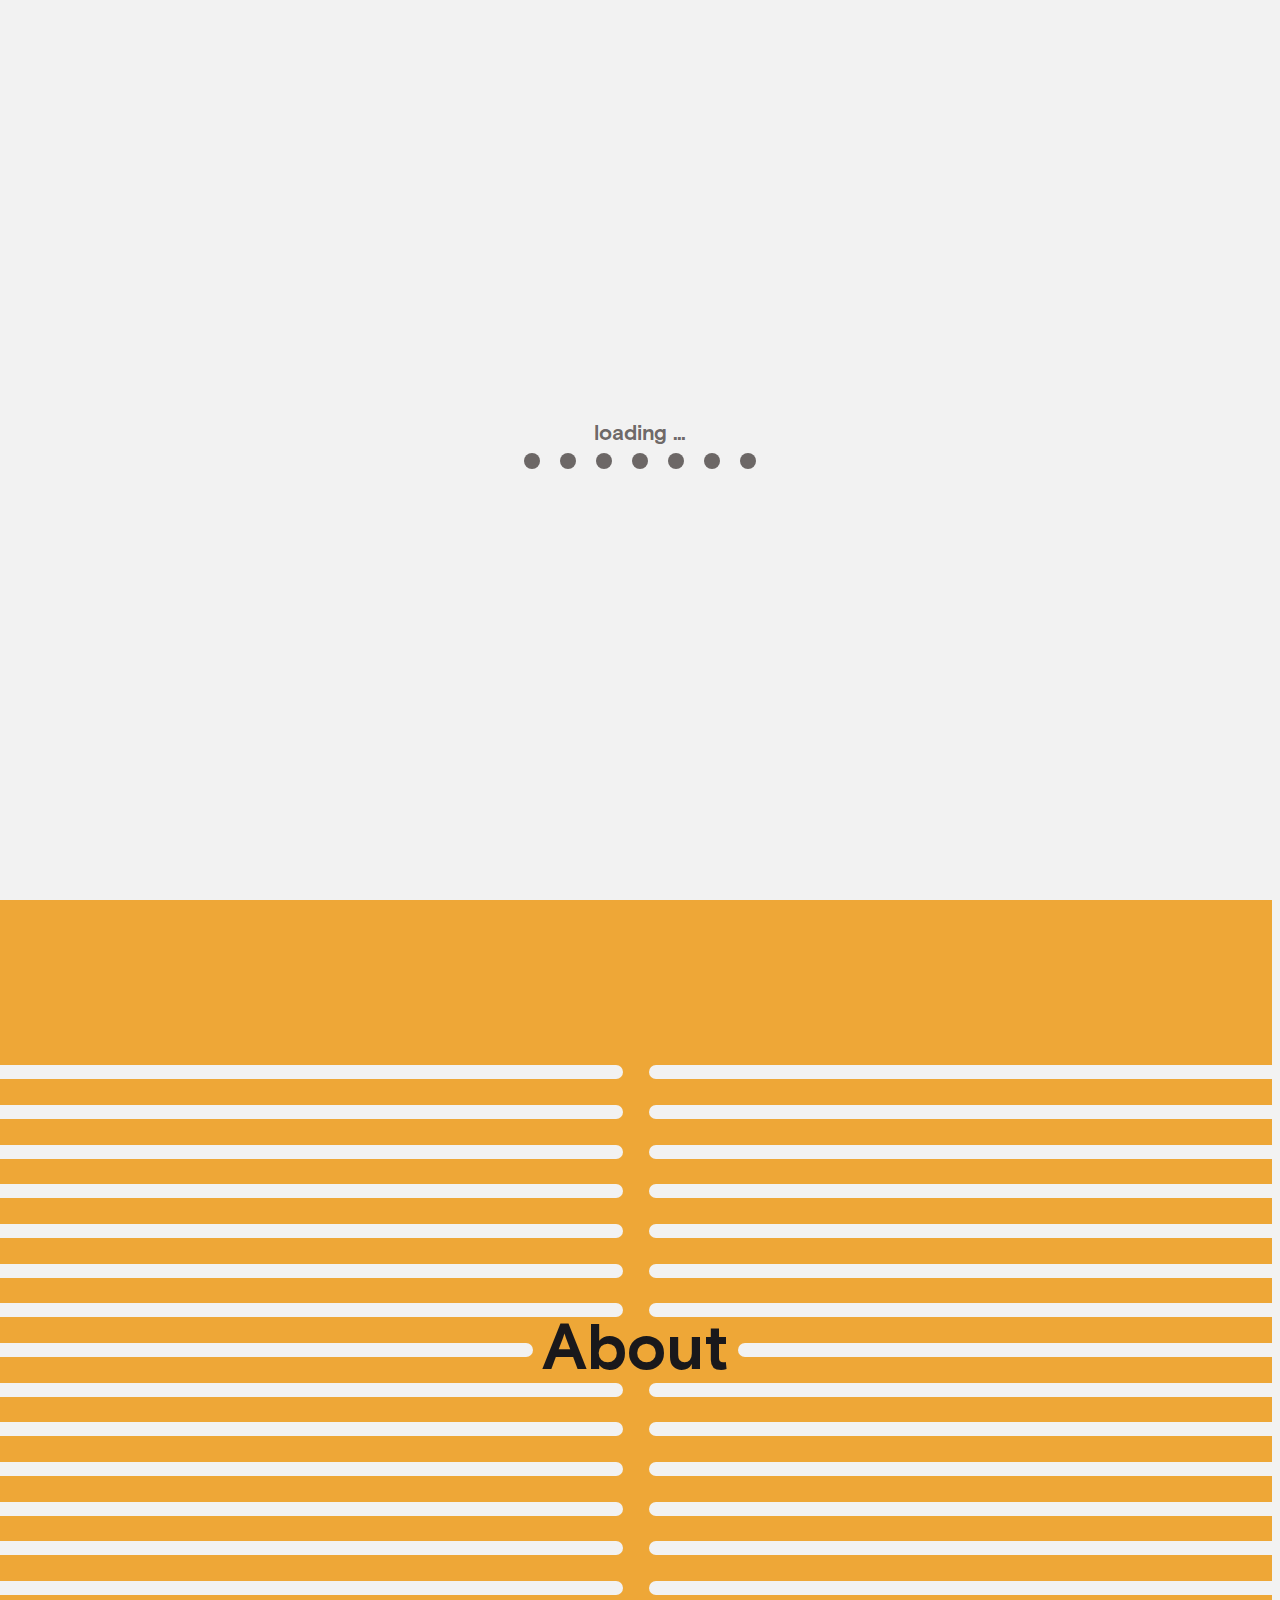
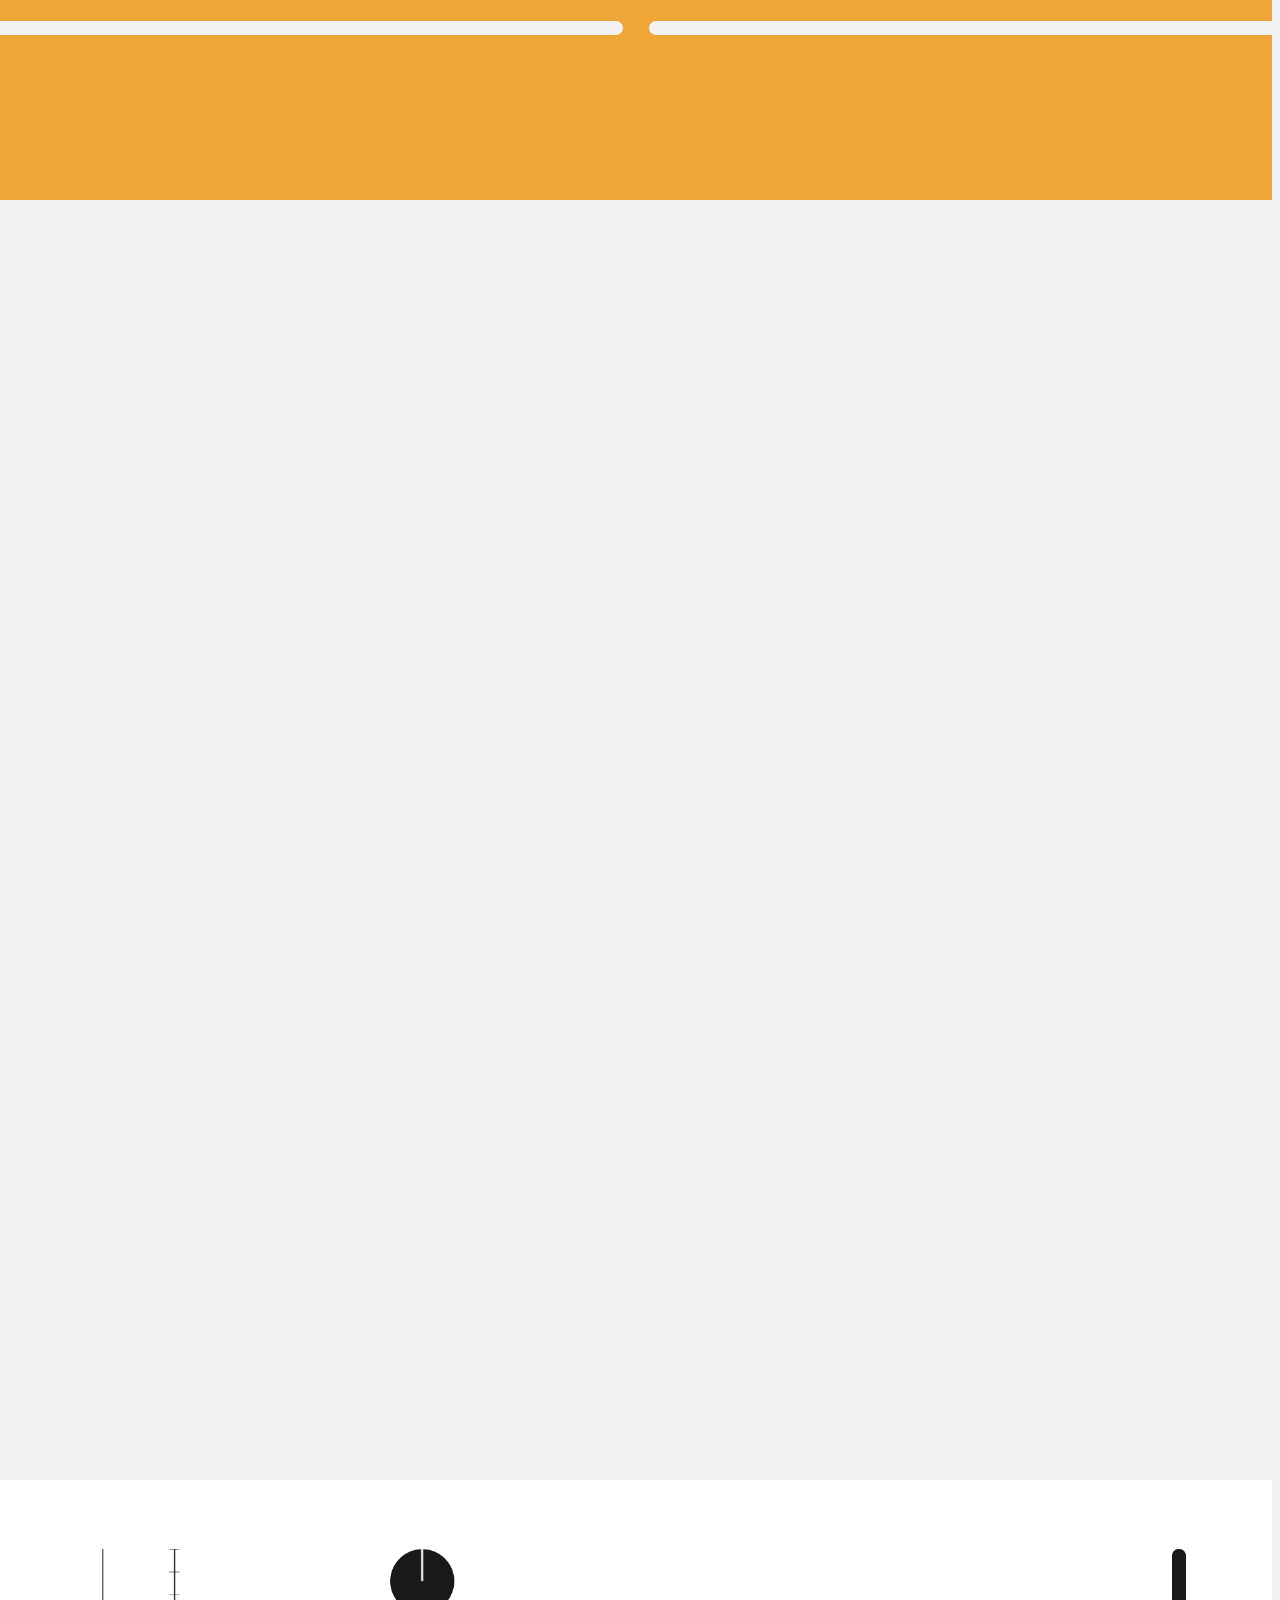
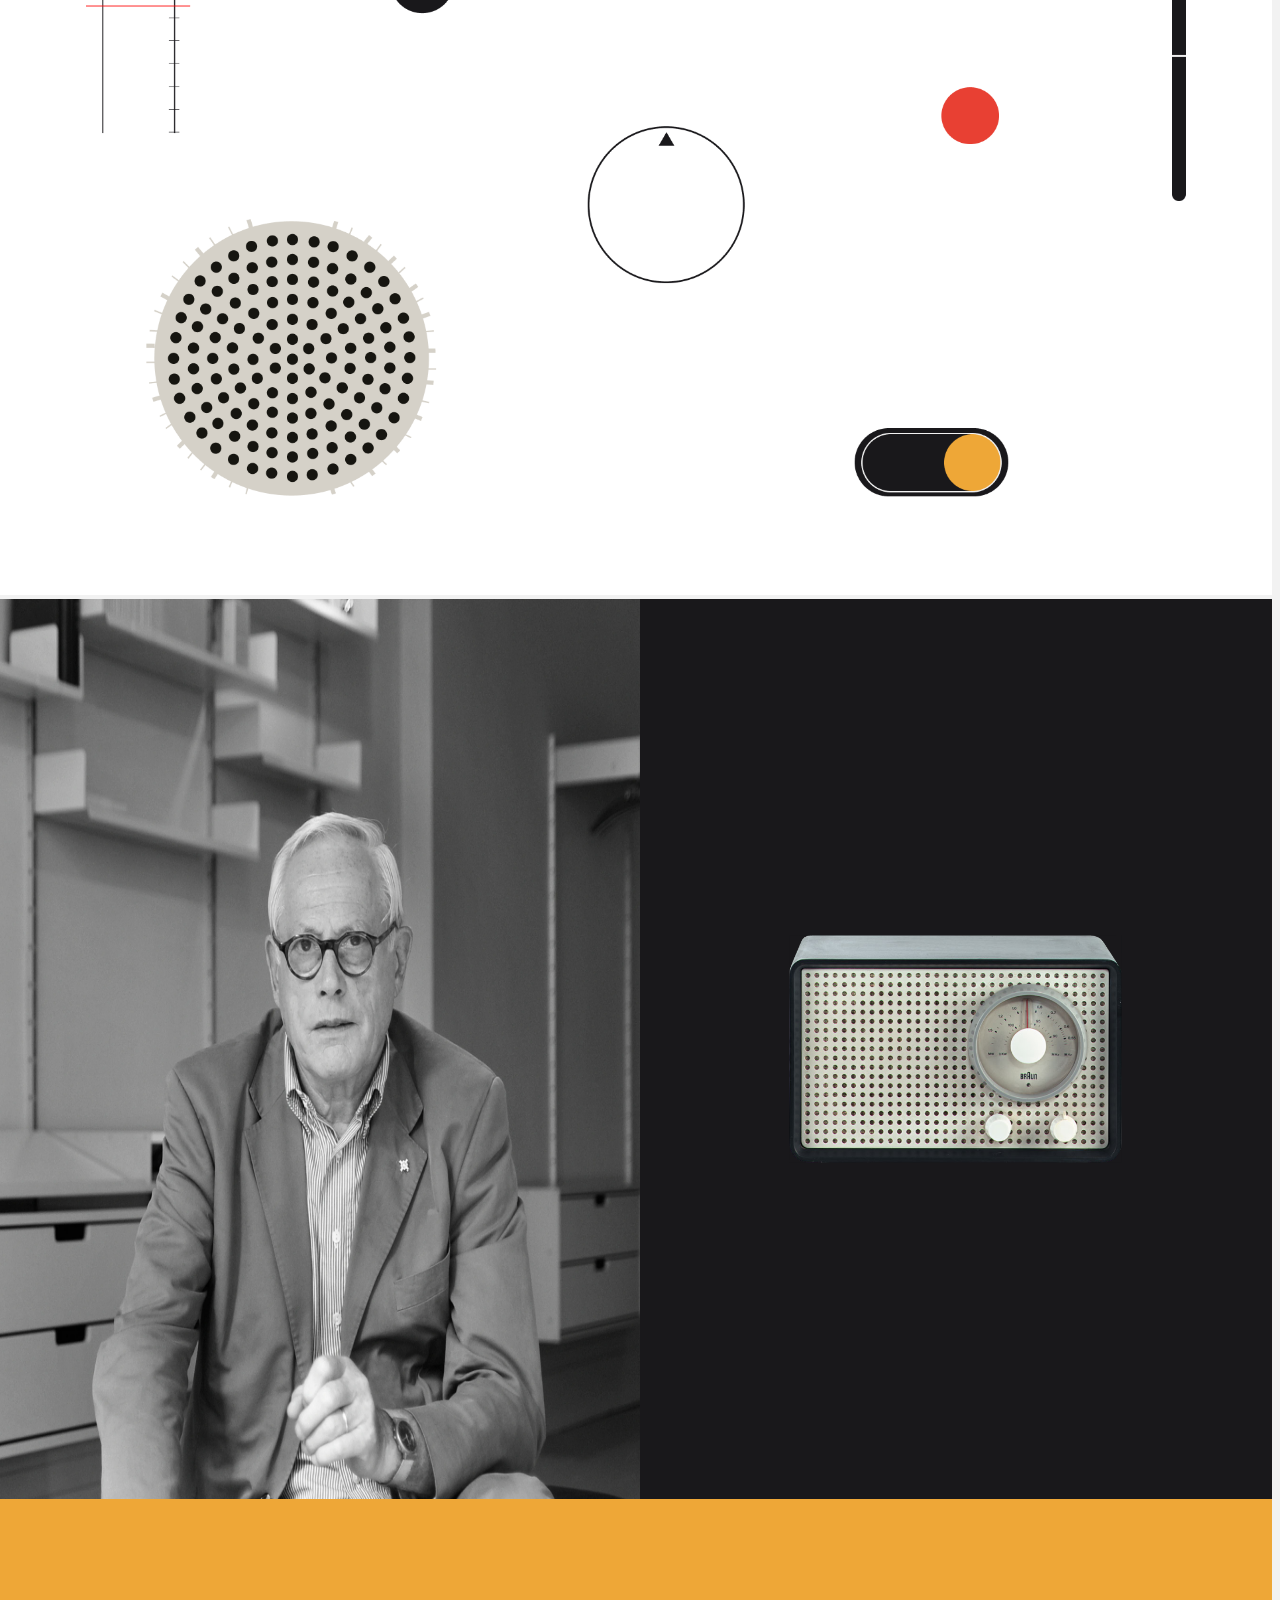
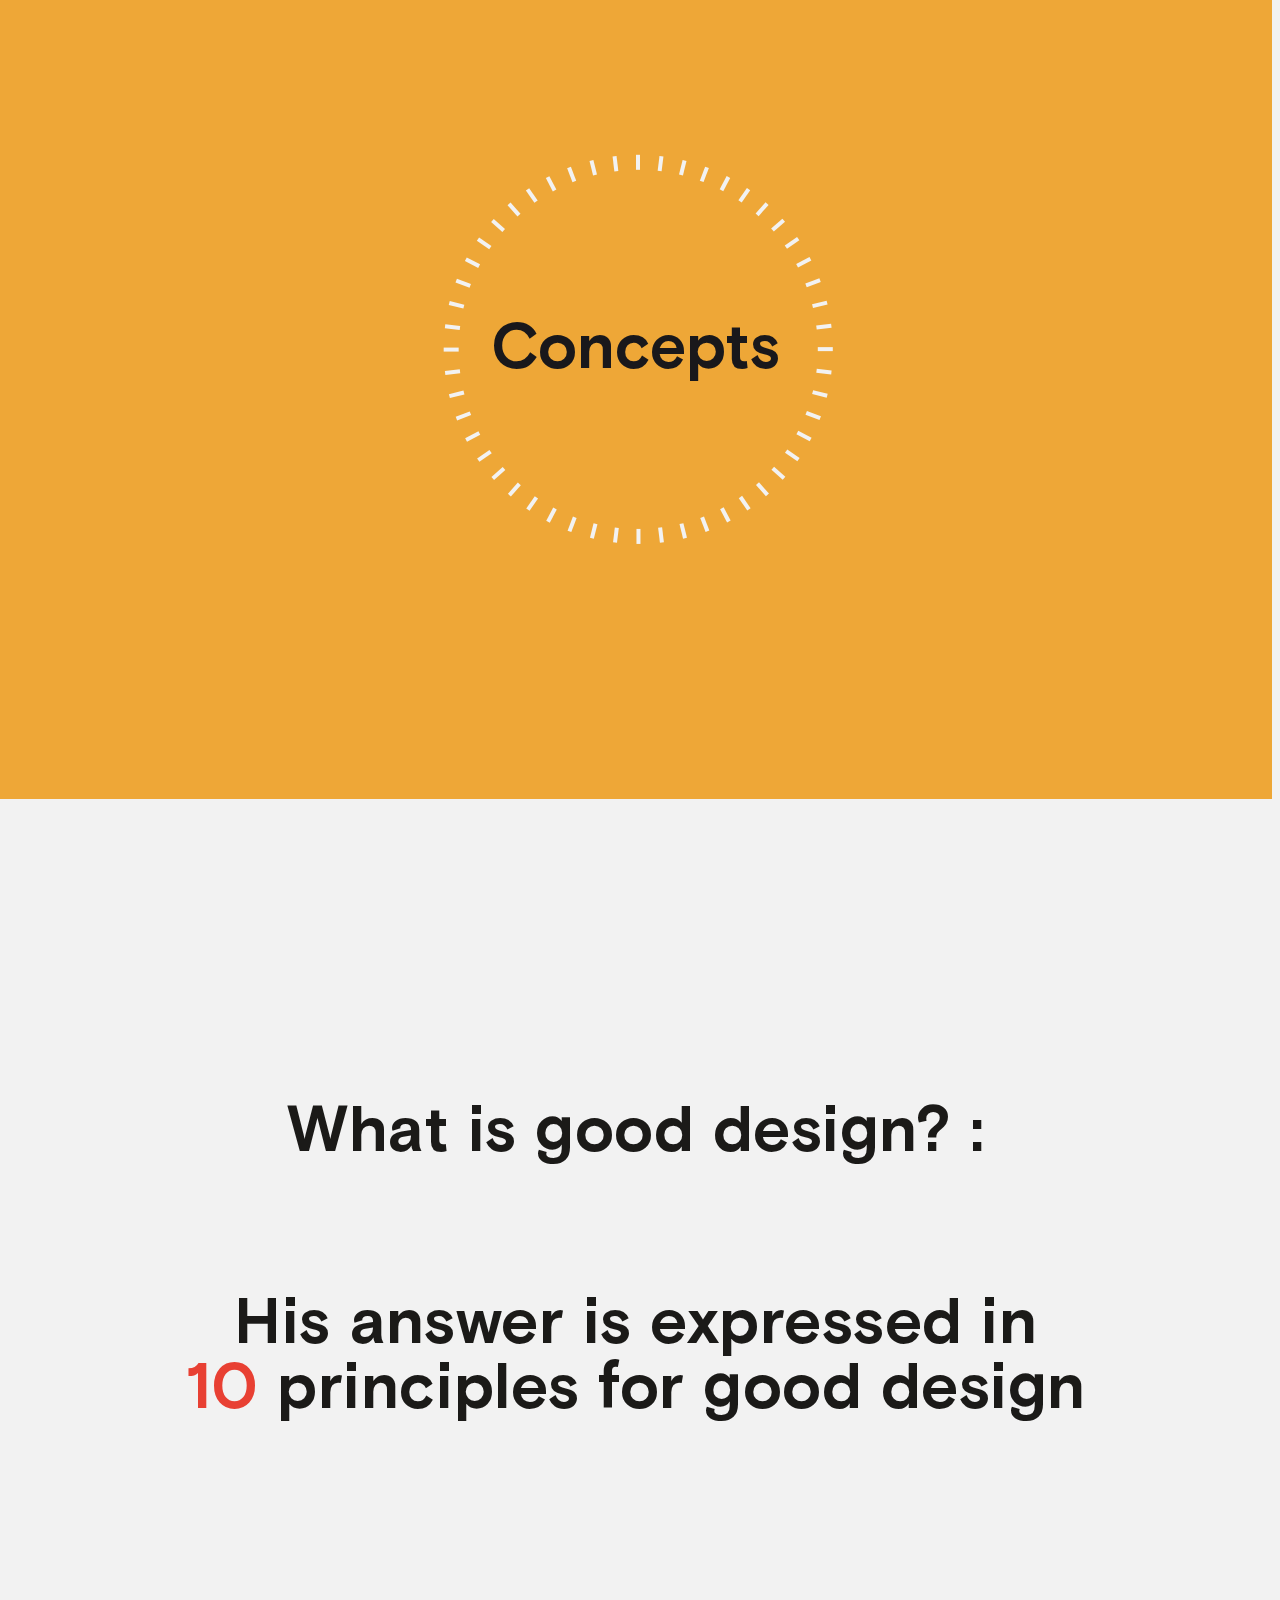
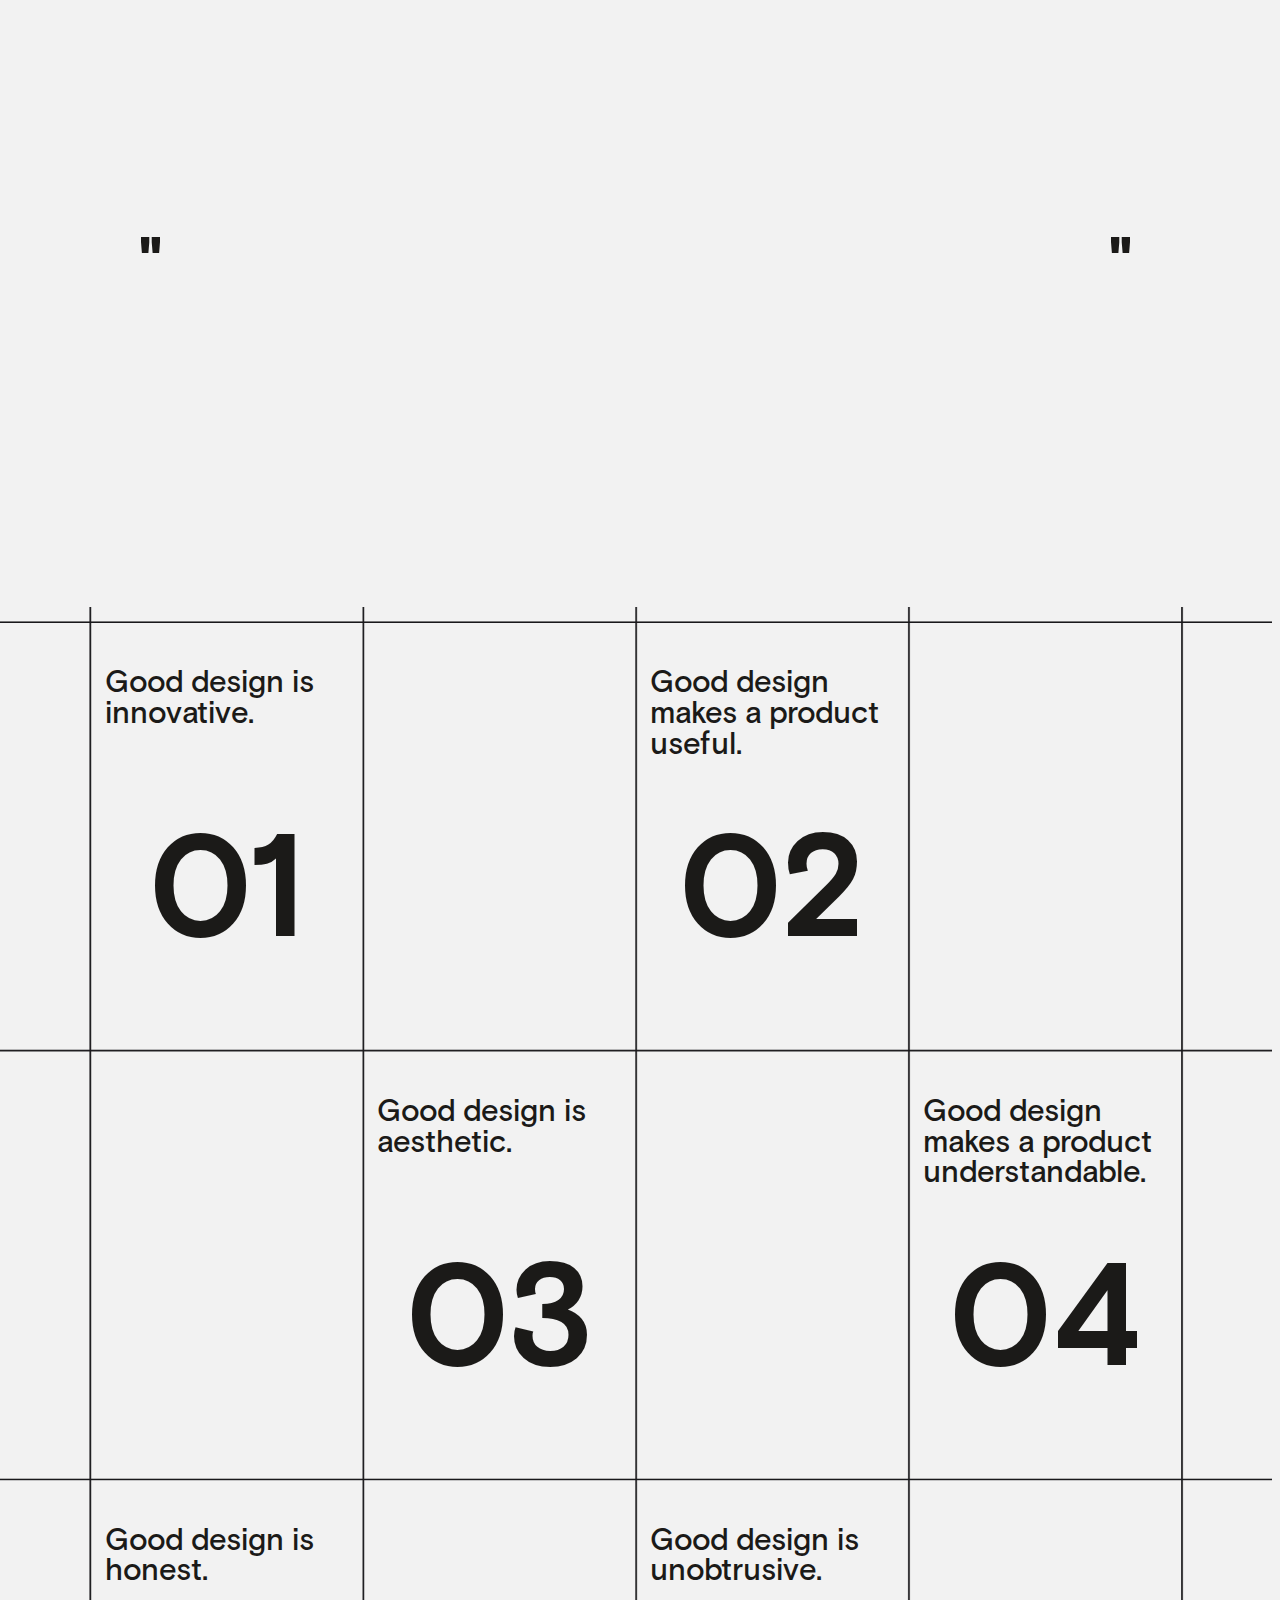
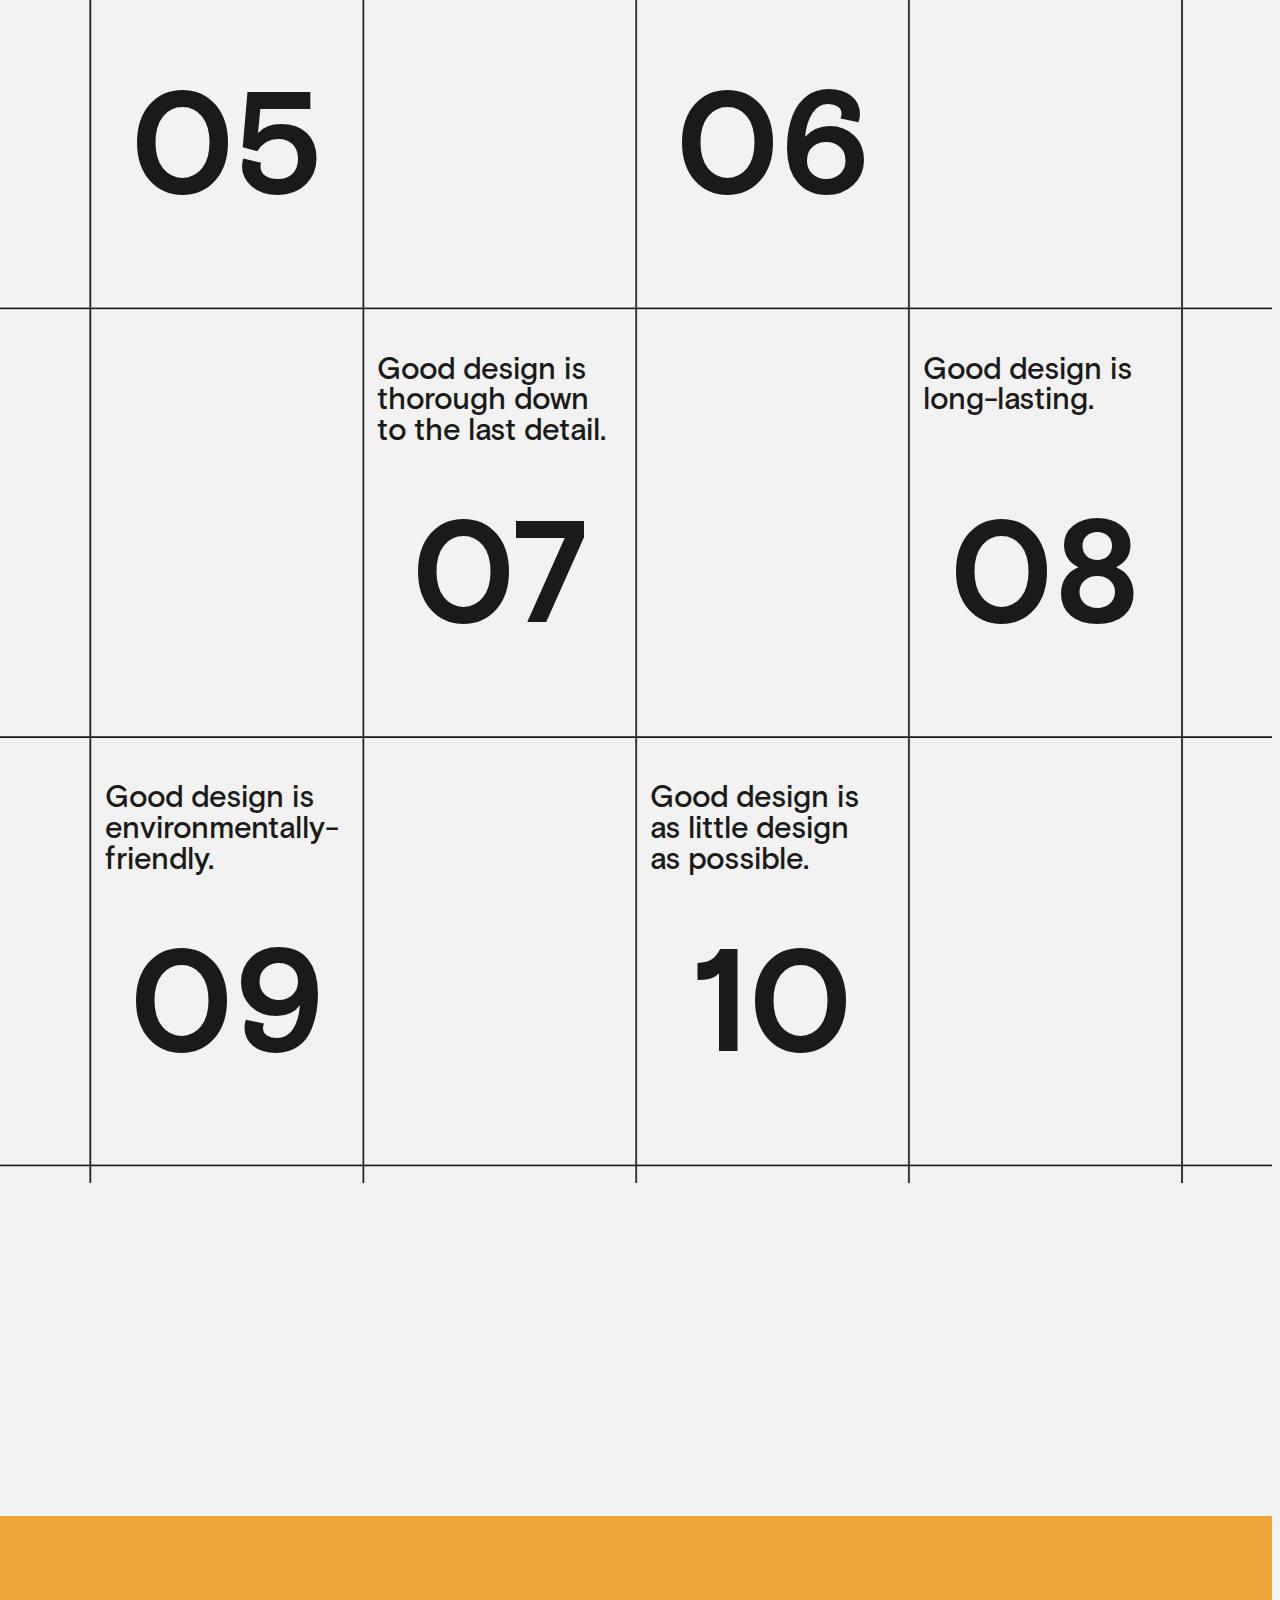
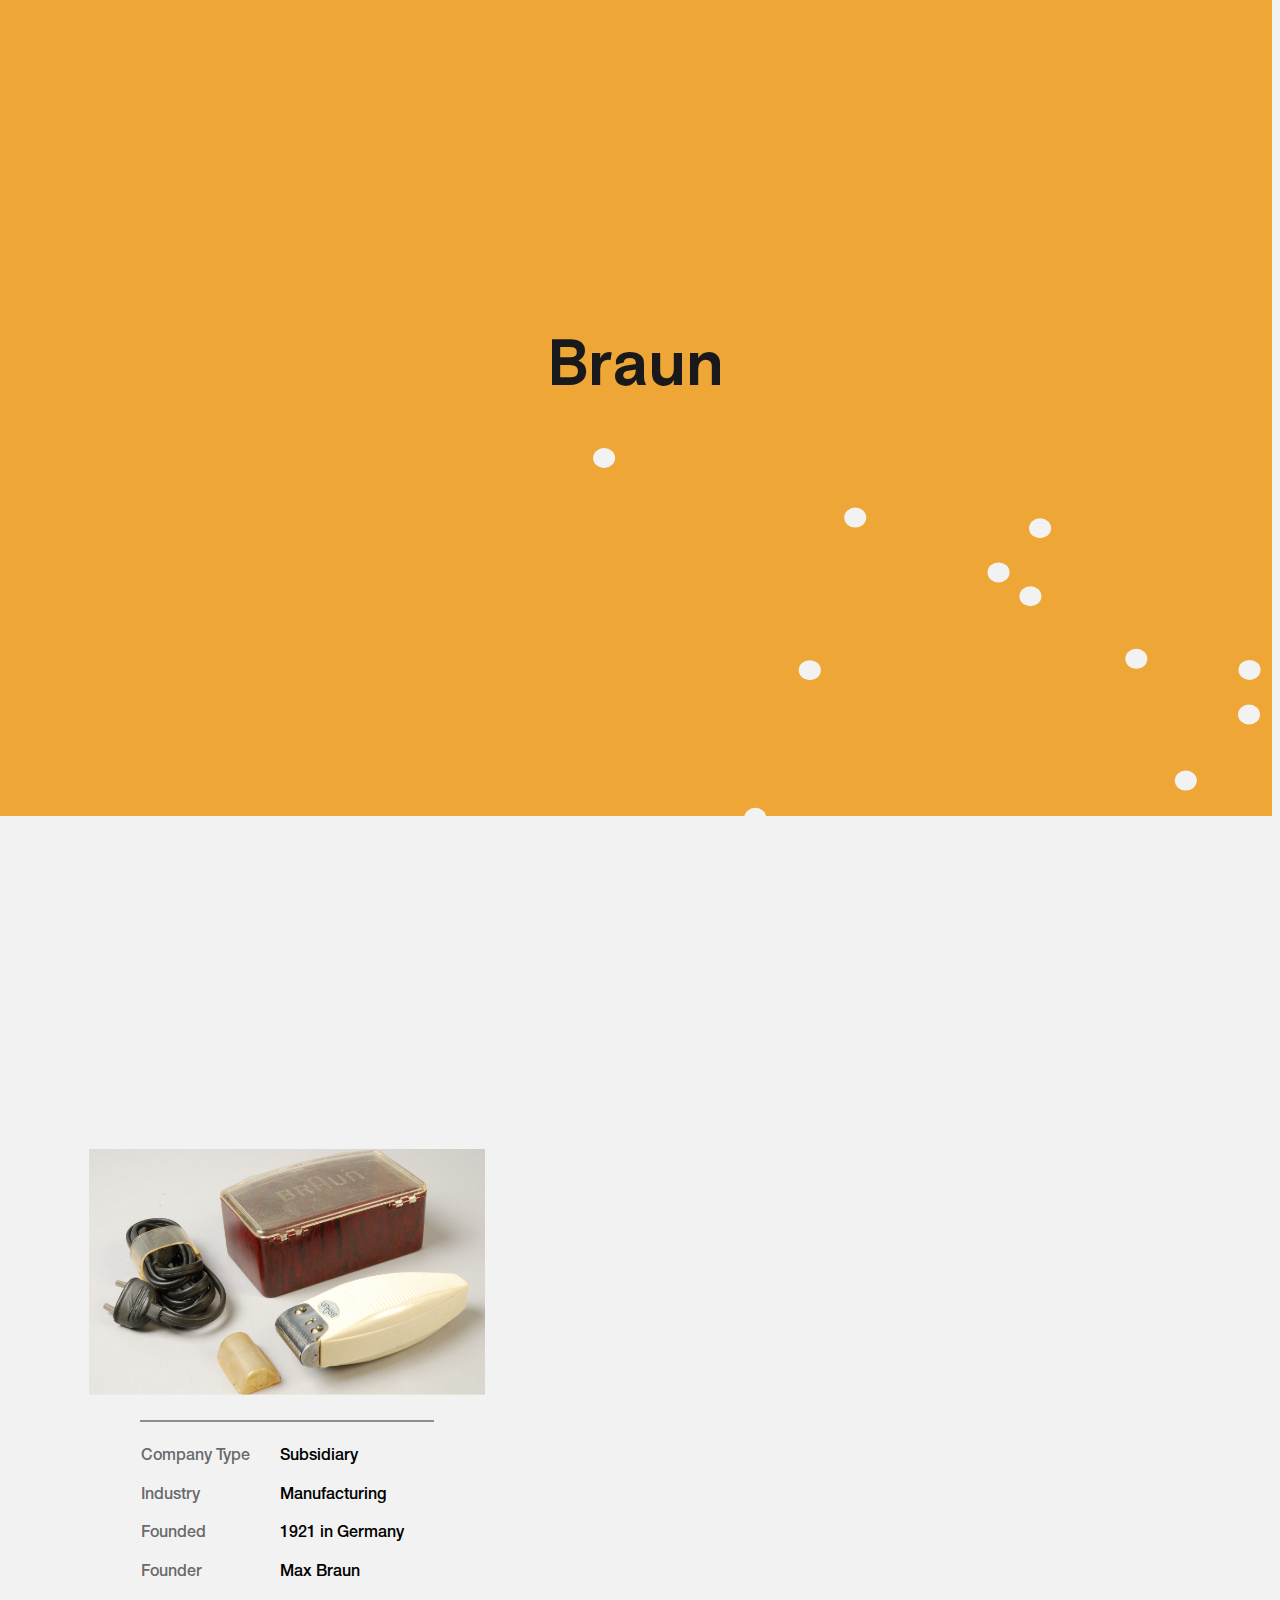
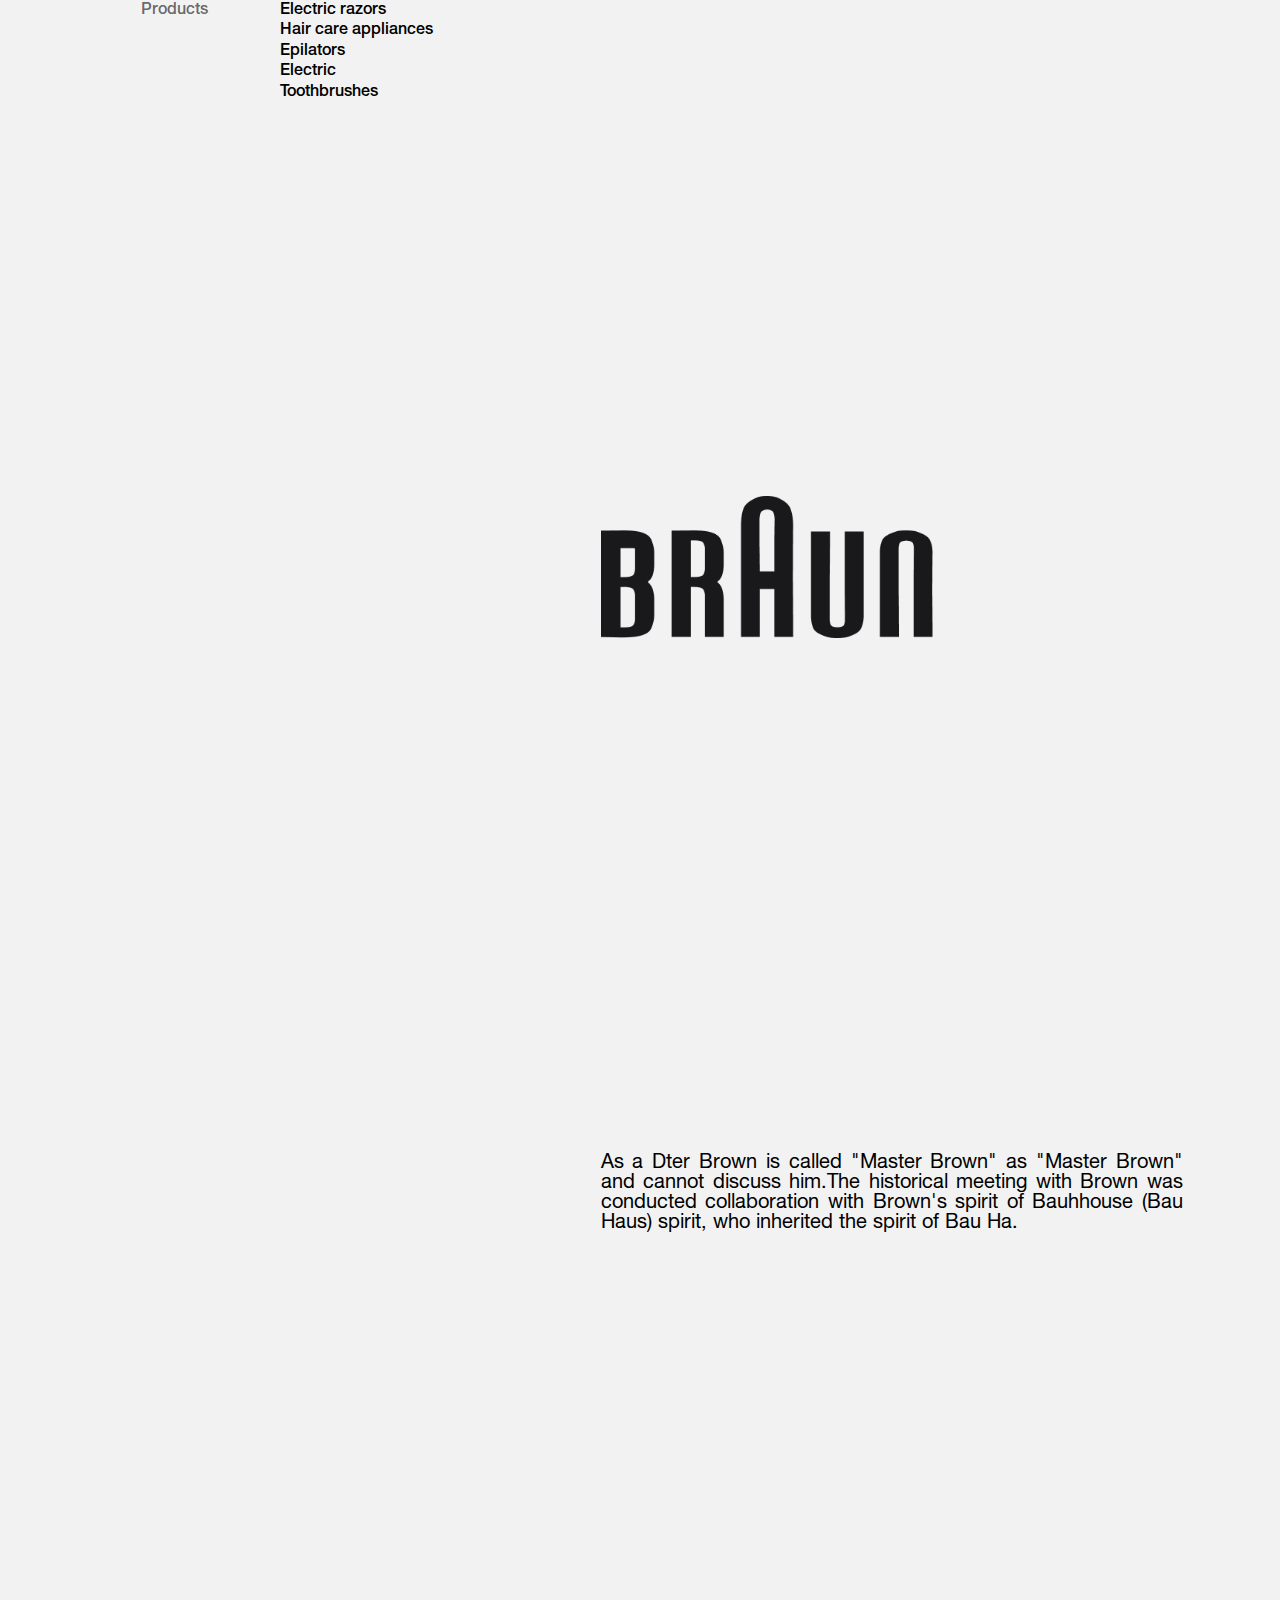
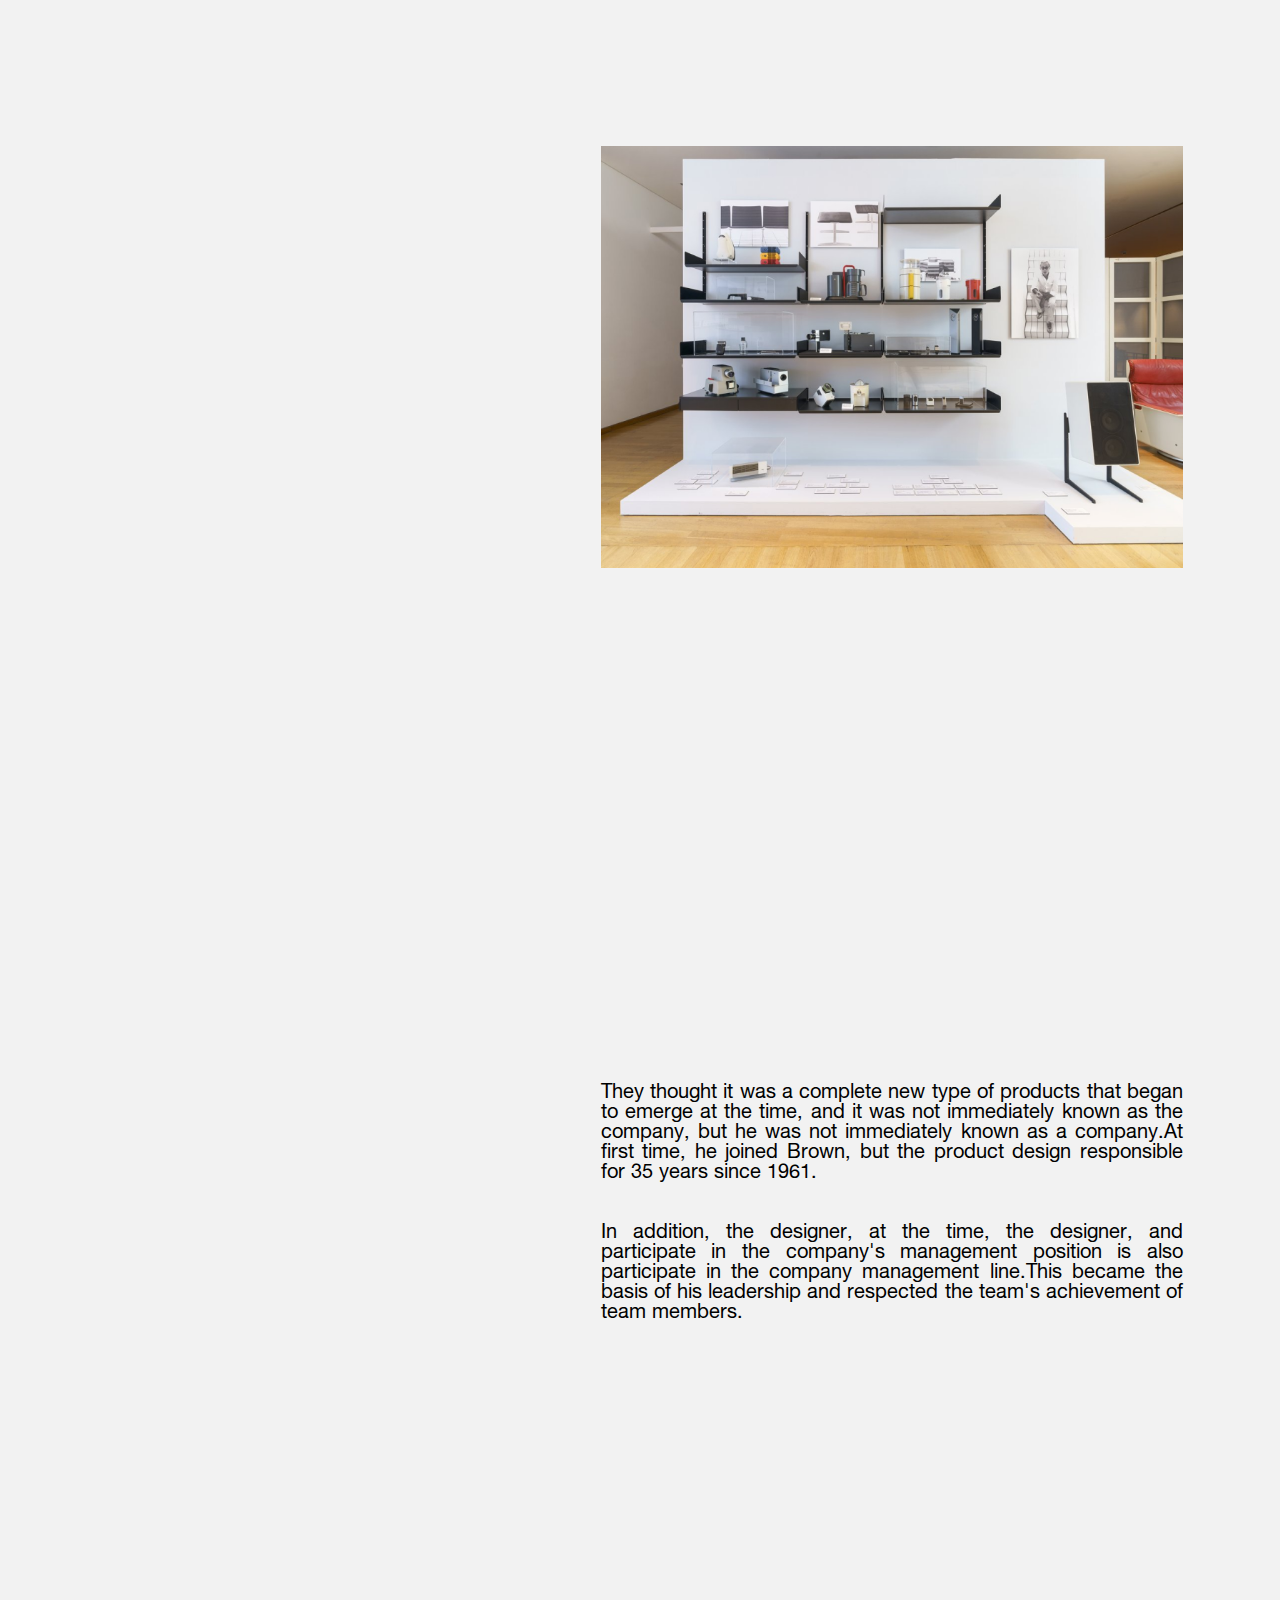
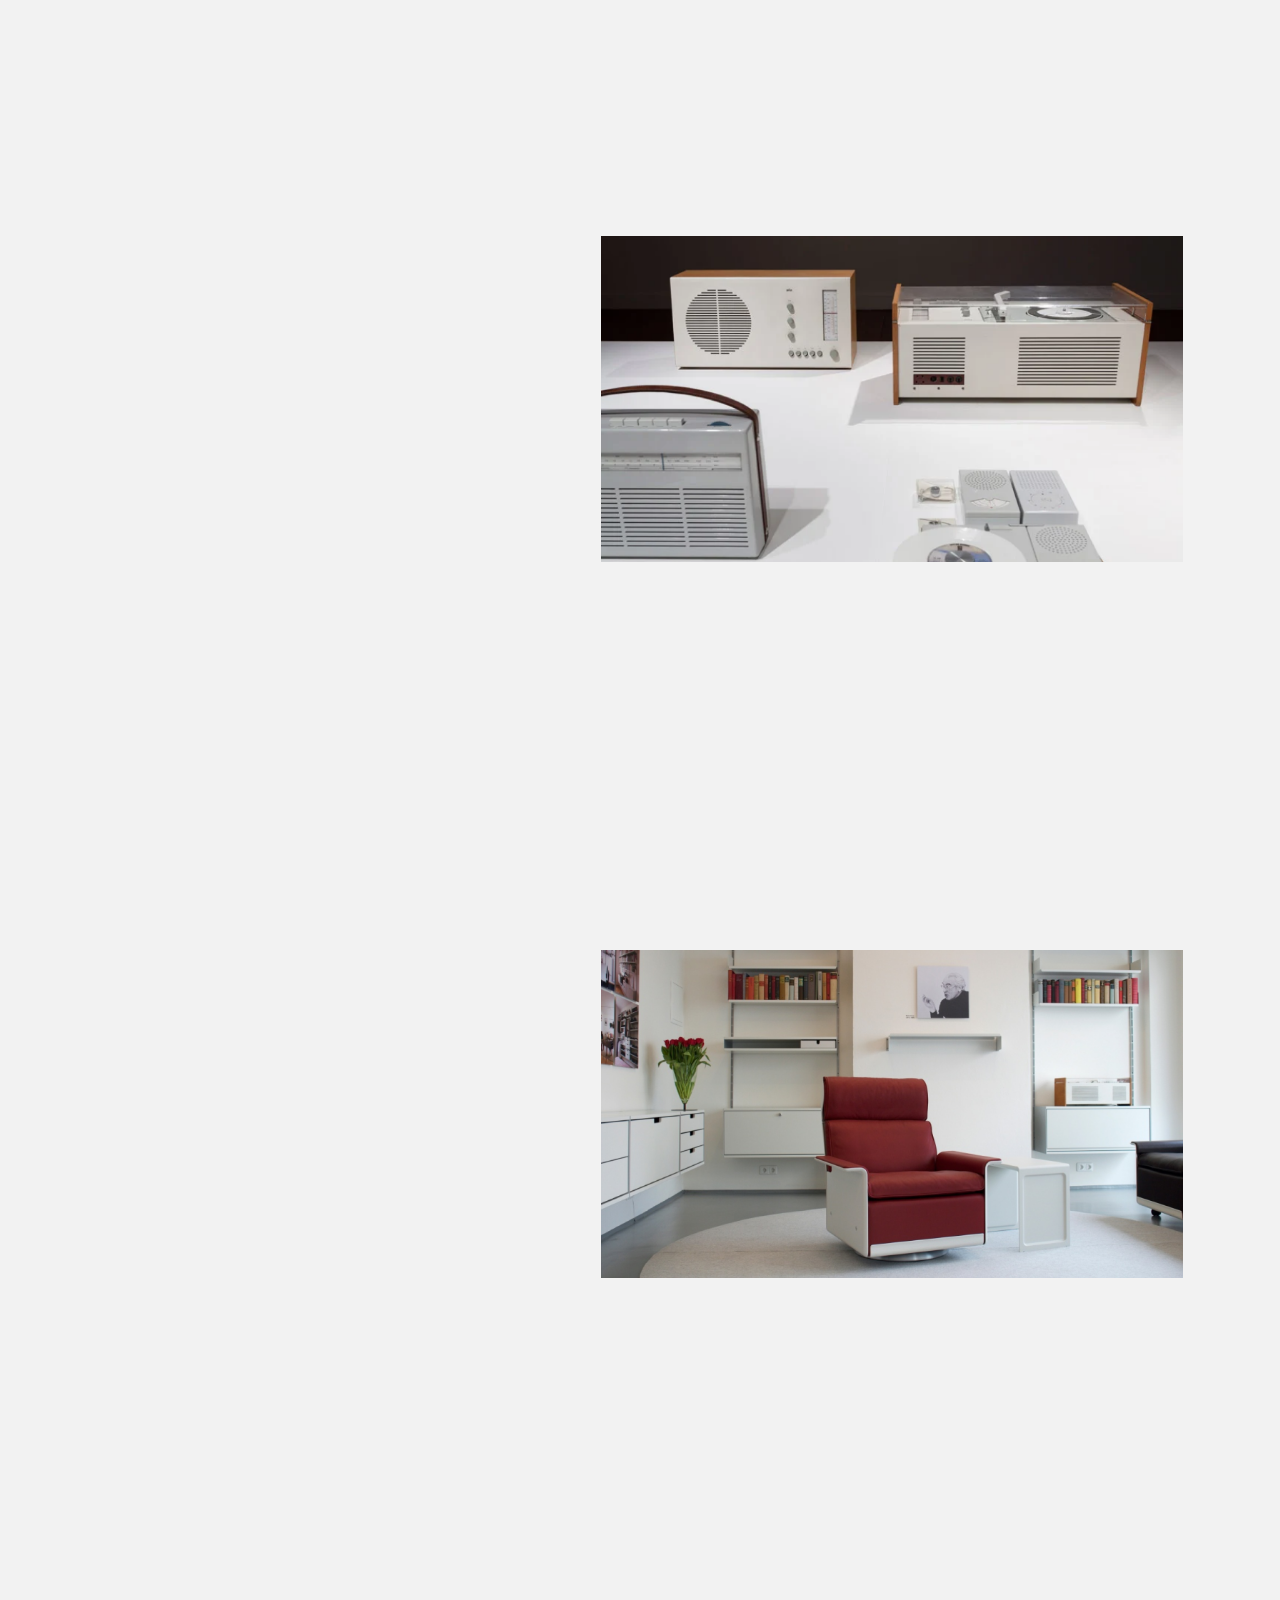
==== commit 0fc2c7ad: "Update index.html" ====
--- a/index.html
+++ b/index.html
@@ -11,16 +11,6 @@
             <script src="https://ajax.googleapis.com/ajax/libs/jquery/3.7.0/jquery.min.js"></script>
     </head>
 <body>
-    <!-- <div class="grid-container">
-        <div class="grid"></div>
-        <div class="grid"></div>
-        <div class="grid"></div>
-        <div class="grid"></div>
-        <div class="grid"></div>
-        <div class="grid"></div>
-        <div class="grid"></div>
-        <div class="grid"></div>
-    </div> -->
     <div class="loader">
         <div class="loading">
             <h2> loading …</h2>
--- a/css/common_css.css
+++ b/css/common_css.css
@@ -146,125 +146,6 @@
     height: 4000vh;
     padding: 0 6.7708vw;
 }
-/*로딩*/
-.loader {
-    position: fixed;
-    top: 0;
-    left: 0;
-    width: 100%;
-    height: 100%;
-    background: #F2F2F2;
-    z-index: 999;
-    opacity: 1;
-    transition: 0.5s ease;
-    overflow: hidden;
-    display: flex;
-    align-items: center;
-    justify-content: center;
-    animation: loading2 5.5s ease forwards;
-}
-.loading h2{
-    font-family: 'BasisGrotesquePro_Bold';
-    animation: loading 5s ease forwards;
-    color: #3d3634bd;    
-
-}
-.hidden2 {
-    display: none;
-}
-.no-scroll {
-    overflow: hidden;
-}
-.loading {
-    text-align: center;
-}
-.loading span {
-    display: inline-block;
-    vertical-align: middle;
-    width: 1em;
-    height: 1em;
-    margin: 0.5em;
-    background: #3d3634bd;
-    border-radius: 50%;
-    animation: loading 5s ease forwards;
-}
-.loading span:nth-of-type(2) {
-    background: #3d3634bd;
-    animation-delay: 0.2s;
-}
-.loading span:nth-of-type(3) {
-    background: #3d3634bd;
-    animation-delay: 0.4s;
-}
-.loading span:nth-of-type(4) {
-    background: #3d3634bd;
-    animation-delay: 0.6s;
-}
-@keyframes loadings{
-    0%{
-        background: #3d3634bd;
-    scale: 1;
-    }
-    60%{
-        background: #3d3634bd;
-        scale: 1;
-    }
-    80%{
-        background: #49403e;
-        scale: 200;
-        opacity: 1;
-    }
-    90%{
-        background: #49403e;
-        scale: 200;
-        opacity: 1;
-    }
-    100%{
-        background: #3d3634bd;
-        scale: 000;
-        opacity: 0;
-    }
-}
-.loading span:nth-of-type(5) {
-    background: #3d3634bd;
-    animation-delay: 0.8s;
-}
-.loading span:nth-of-type(6) {
-    background: #3d3634bd;
-    animation-delay: 1.0s;
-}
-.loading span:nth-of-type(7) {
-    background: #3d3634bd;
-    animation-delay: 1.2s;
-    animation: loadings 5.5s ease forwards;
-}
-
-/*
-   * Animation keyframes
-   * Use transition opacity instead of keyframes?
-   */
-@keyframes loading {
-    00% {
-        opacity: 0;
-    }
-    20% {
-        opacity: 1;
-    }
-    100% {
-        opacity: 0;
-    }
-}
-@keyframes loading2 {
-    00% {
-        opacity: 1;
-    }
-    92% {
-        opacity: 1;
-    }
-    100% {
-        opacity: 0;
-    }
-}
 
 .grid {
     background-color: #ff000030; 
@@ -537,3 +418,122 @@
 footer p:nth-child(1){
 margin-right: 20vw;
 }
+
+.loader {
+    position: fixed;
+    top: 0;
+    left: 0;
+    width: 100%;
+    height: 100%;
+    background: #F2F2F2;
+    z-index: 999;
+    opacity: 1;
+    transition: 0.5s ease;
+    overflow: hidden;
+    display: flex;
+    align-items: center;
+    justify-content: center;
+    animation: loading2 5.5s ease forwards;
+}
+.loading h2{
+    font-family: 'BasisGrotesquePro_Bold';
+    animation: loading 5s ease forwards;
+    color: #3d3634bd;    
+
+}
+.hidden2 {
+    display: none;
+}
+.no-scroll {
+    overflow: hidden;
+}
+.loading {
+    text-align: center;
+}
+.loading span {
+    display: inline-block;
+    vertical-align: middle;
+    width: 1em;
+    height: 1em;
+    margin: 0.5em;
+    background: #3d3634bd;
+    border-radius: 50%;
+    animation: loading 5s ease forwards;
+}
+.loading span:nth-of-type(2) {
+    background: #3d3634bd;
+    animation-delay: 0.2s;
+}
+.loading span:nth-of-type(3) {
+    background: #3d3634bd;
+    animation-delay: 0.4s;
+}
+.loading span:nth-of-type(4) {
+    background: #3d3634bd;
+    animation-delay: 0.6s;
+}
+@keyframes loadings{
+    0%{
+        background: #3d3634bd;
+    scale: 1;
+    }
+    60%{
+        background: #3d3634bd;
+        scale: 1;
+    }
+    80%{
+        background: #49403e;
+        scale: 200;
+        opacity: 1;
+    }
+    90%{
+        background: #49403e;
+        scale: 200;
+        opacity: 1;
+    }
+    100%{
+        background: #3d3634bd;
+        scale: 000;
+        opacity: 0;
+    }
+}
+.loading span:nth-of-type(5) {
+    background: #3d3634bd;
+    animation-delay: 0.8s;
+}
+.loading span:nth-of-type(6) {
+    background: #3d3634bd;
+    animation-delay: 1.0s;
+}
+.loading span:nth-of-type(7) {
+    background: #3d3634bd;
+    animation-delay: 1.2s;
+    animation: loadings 5.5s ease forwards;
+}
+
+/*
+   * Animation keyframes
+   * Use transition opacity instead of keyframes?
+   */
+@keyframes loading {
+    00% {
+        opacity: 0;
+    }
+    20% {
+        opacity: 1;
+    }
+    100% {
+        opacity: 0;
+    }
+}
+@keyframes loading2 {
+    00% {
+        opacity: 1;
+    }
+    92% {
+        opacity: 1;
+    }
+    100% {
+        opacity: 0;
+    }
+}
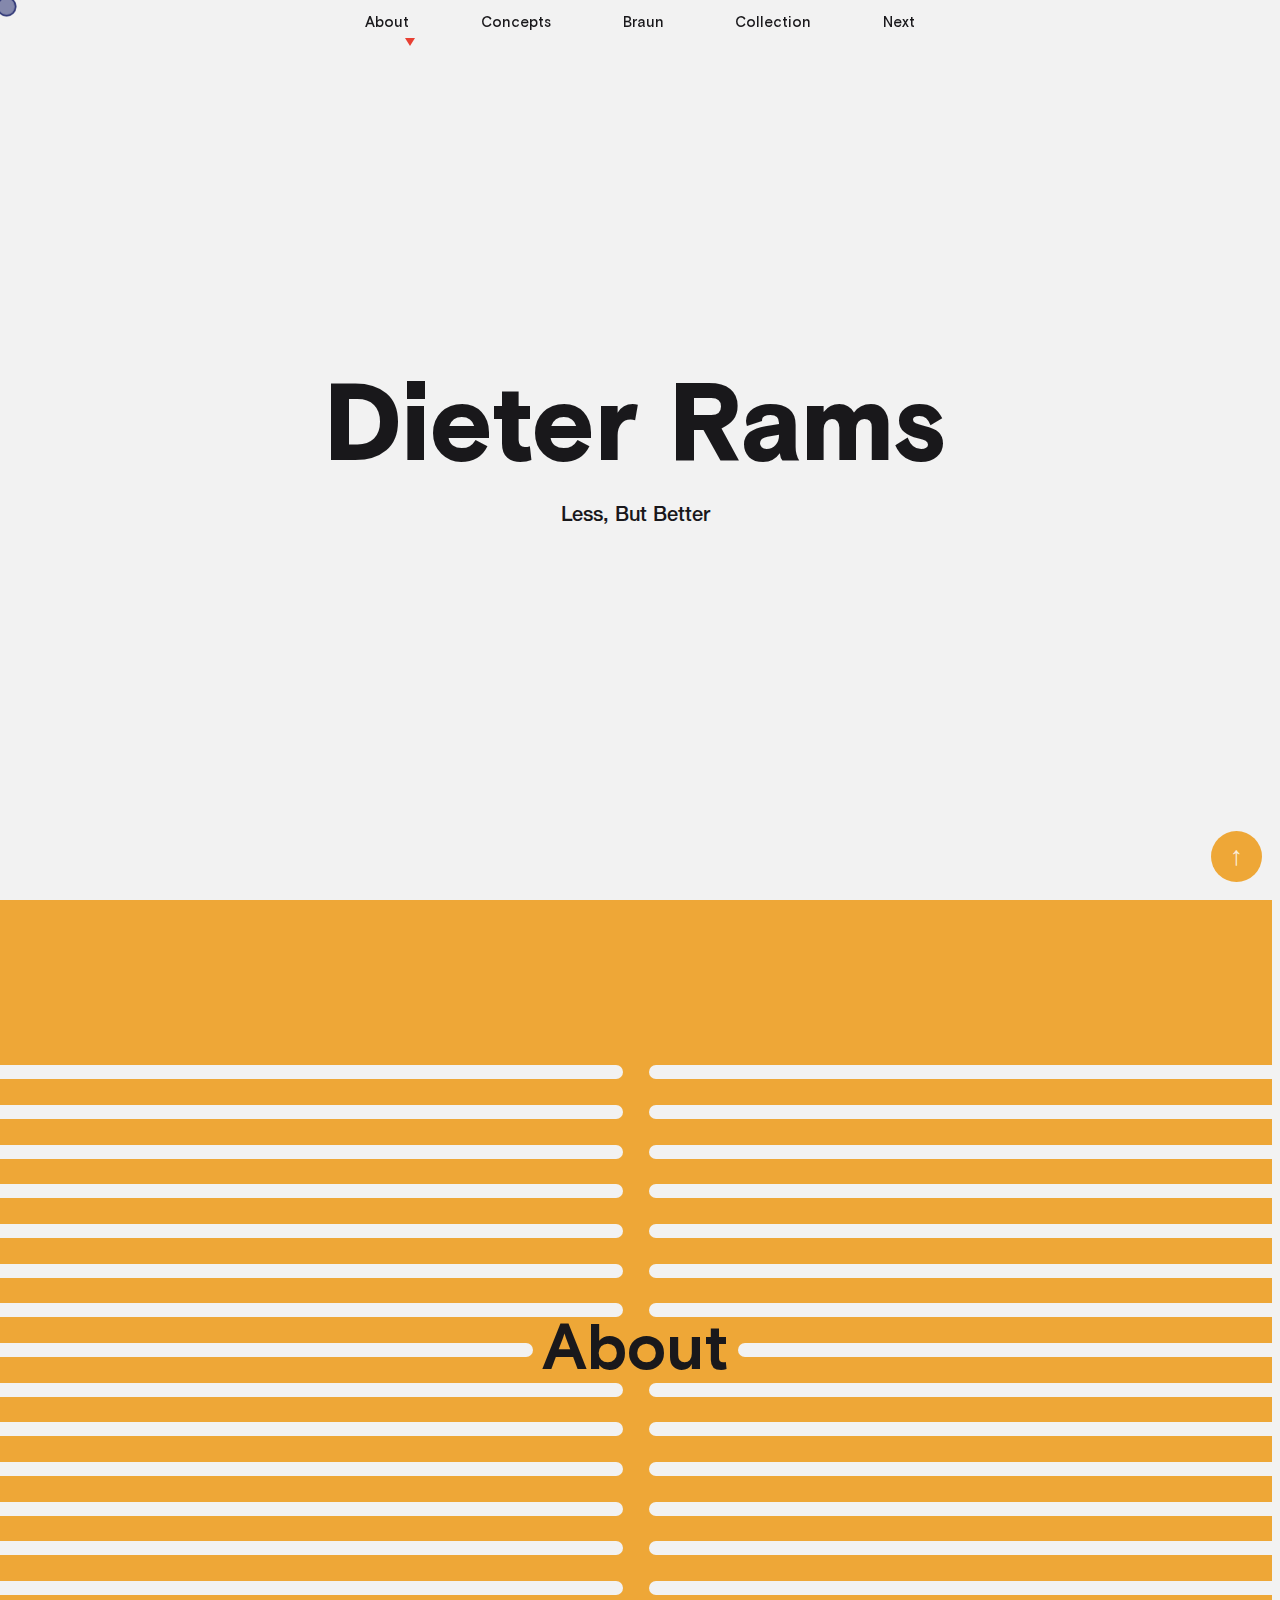
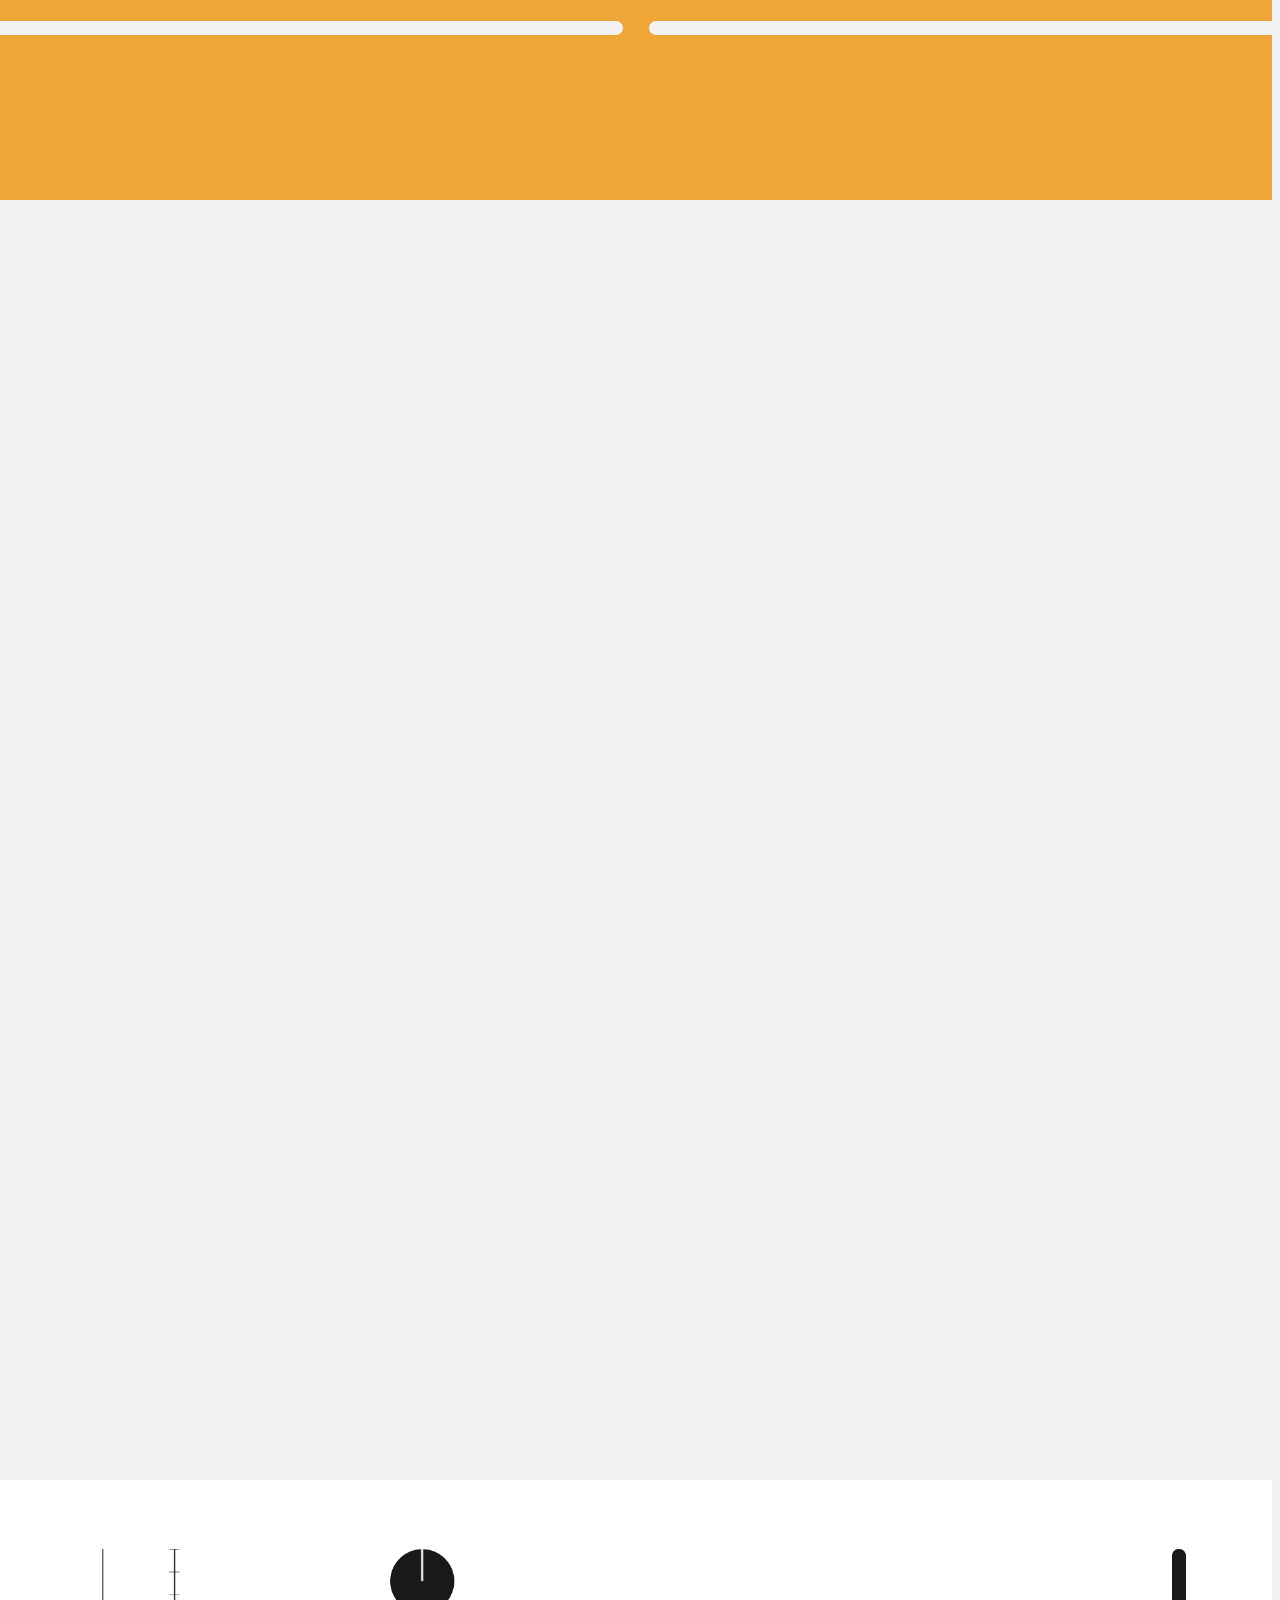
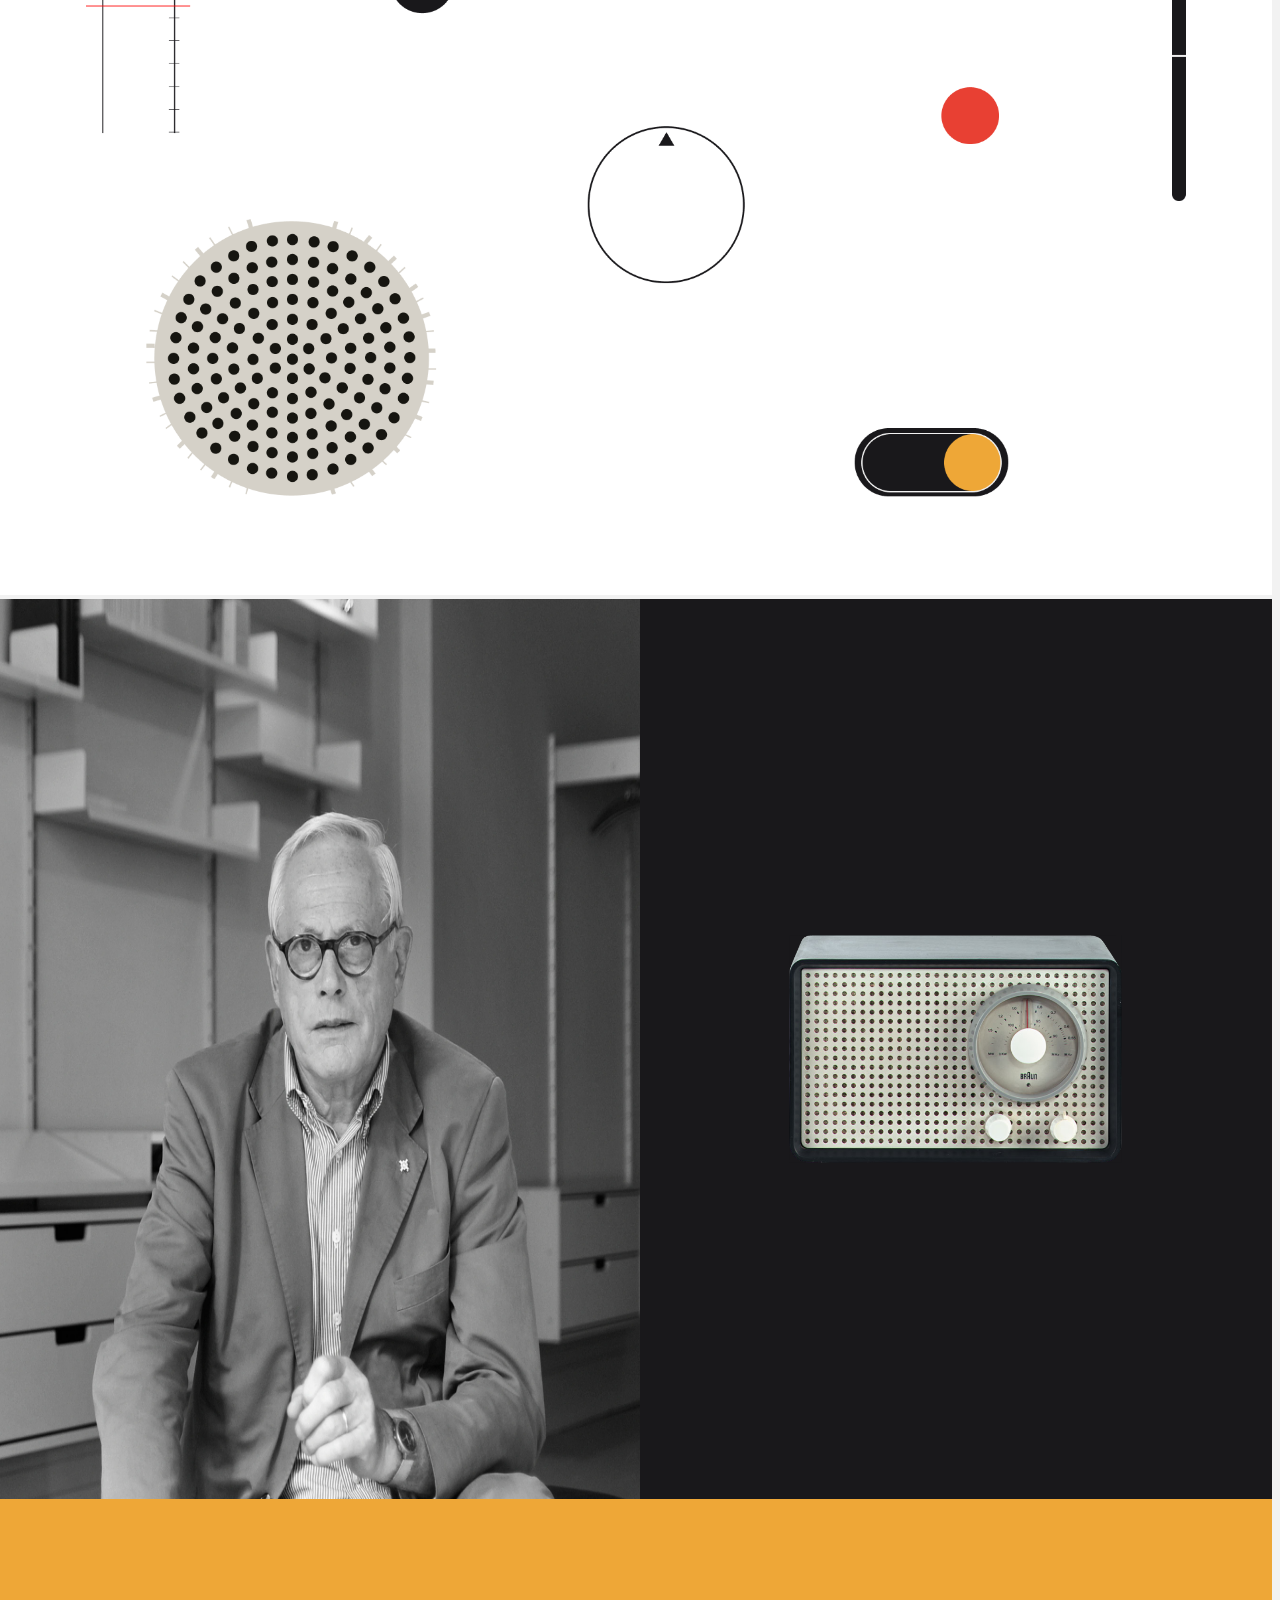
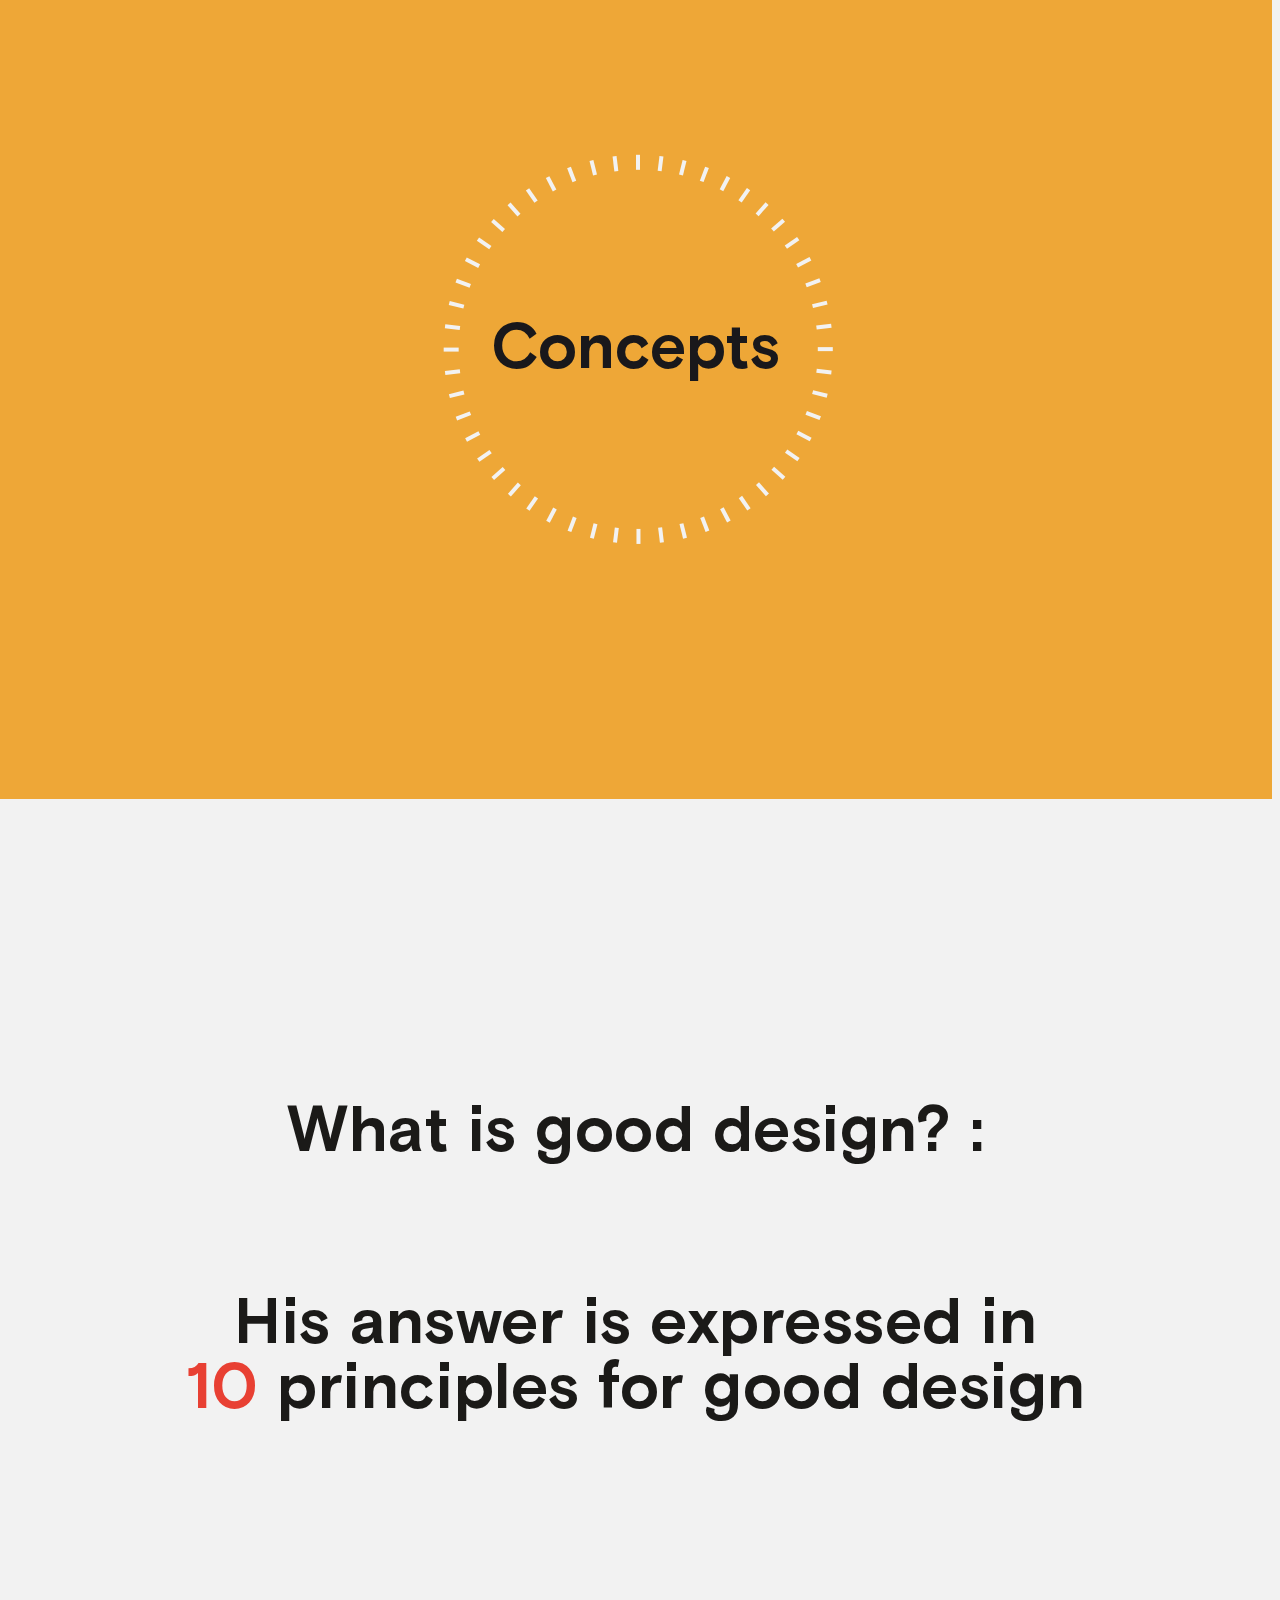
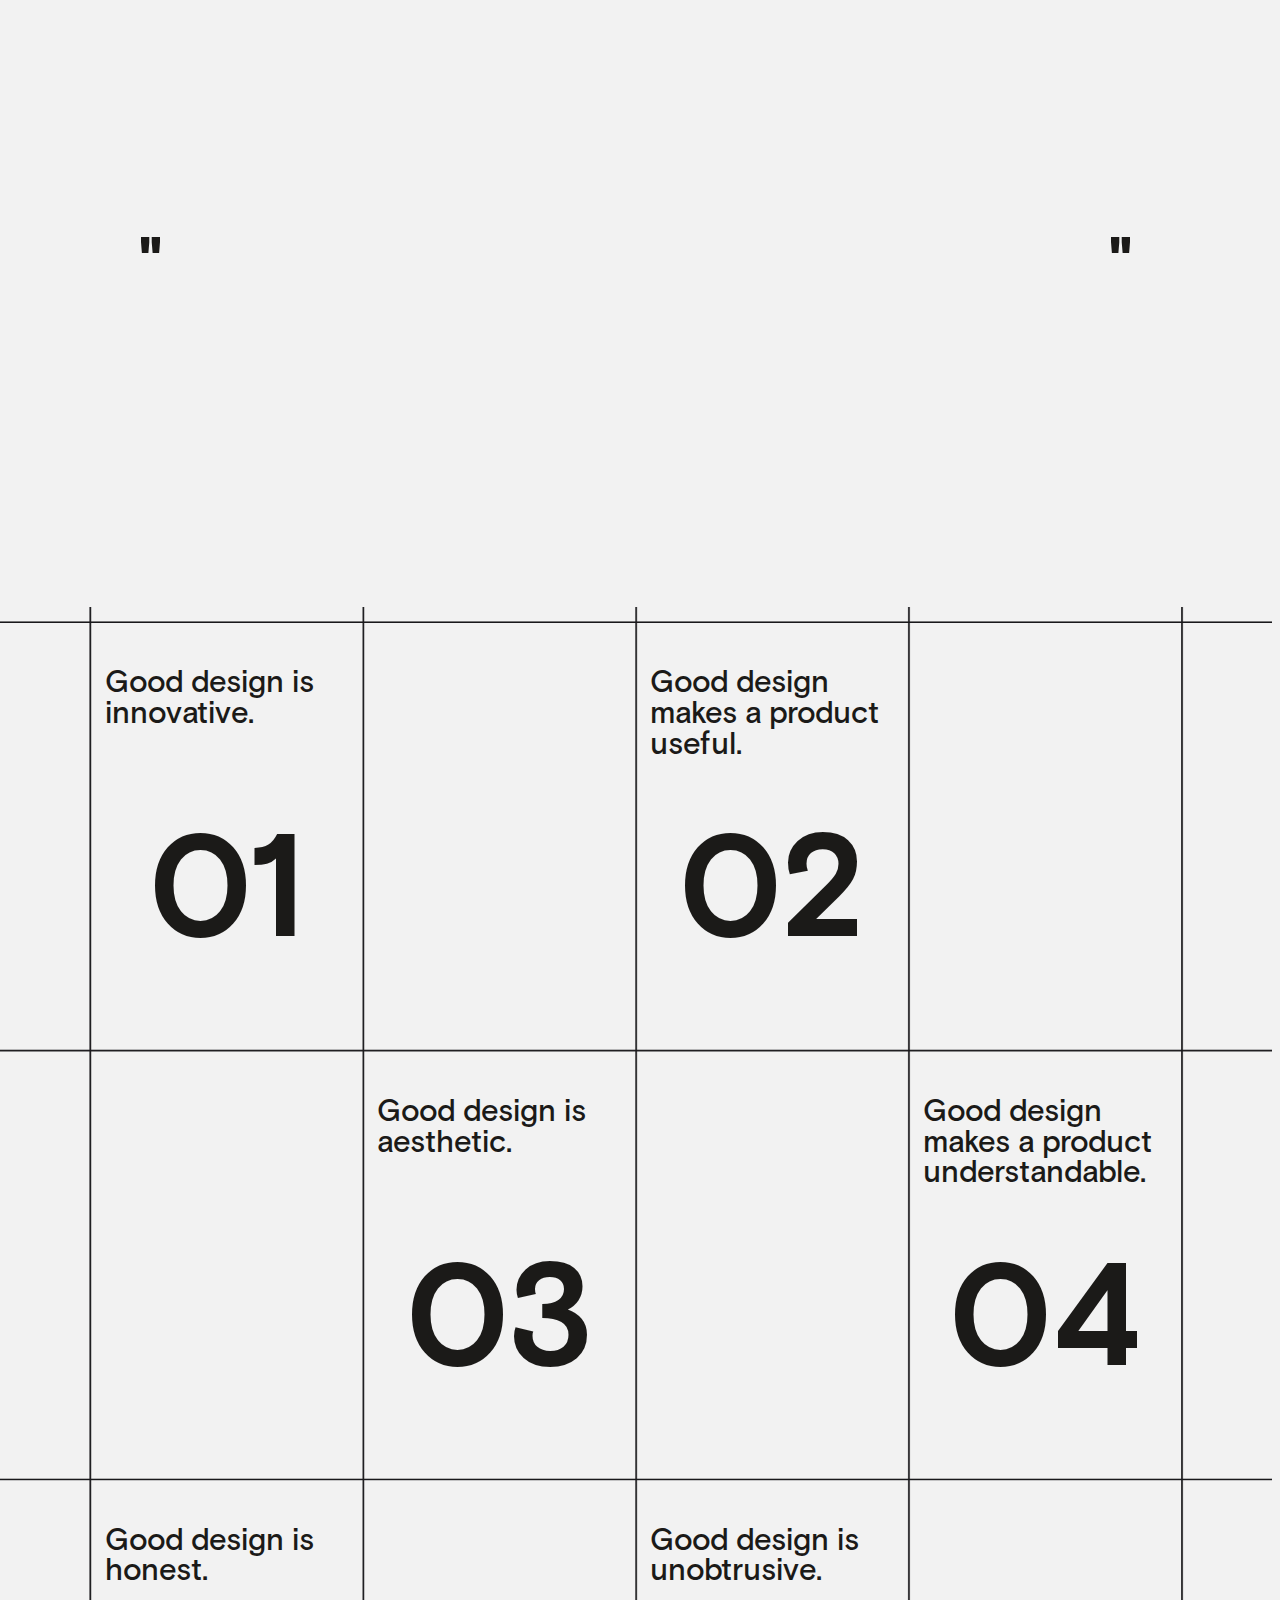
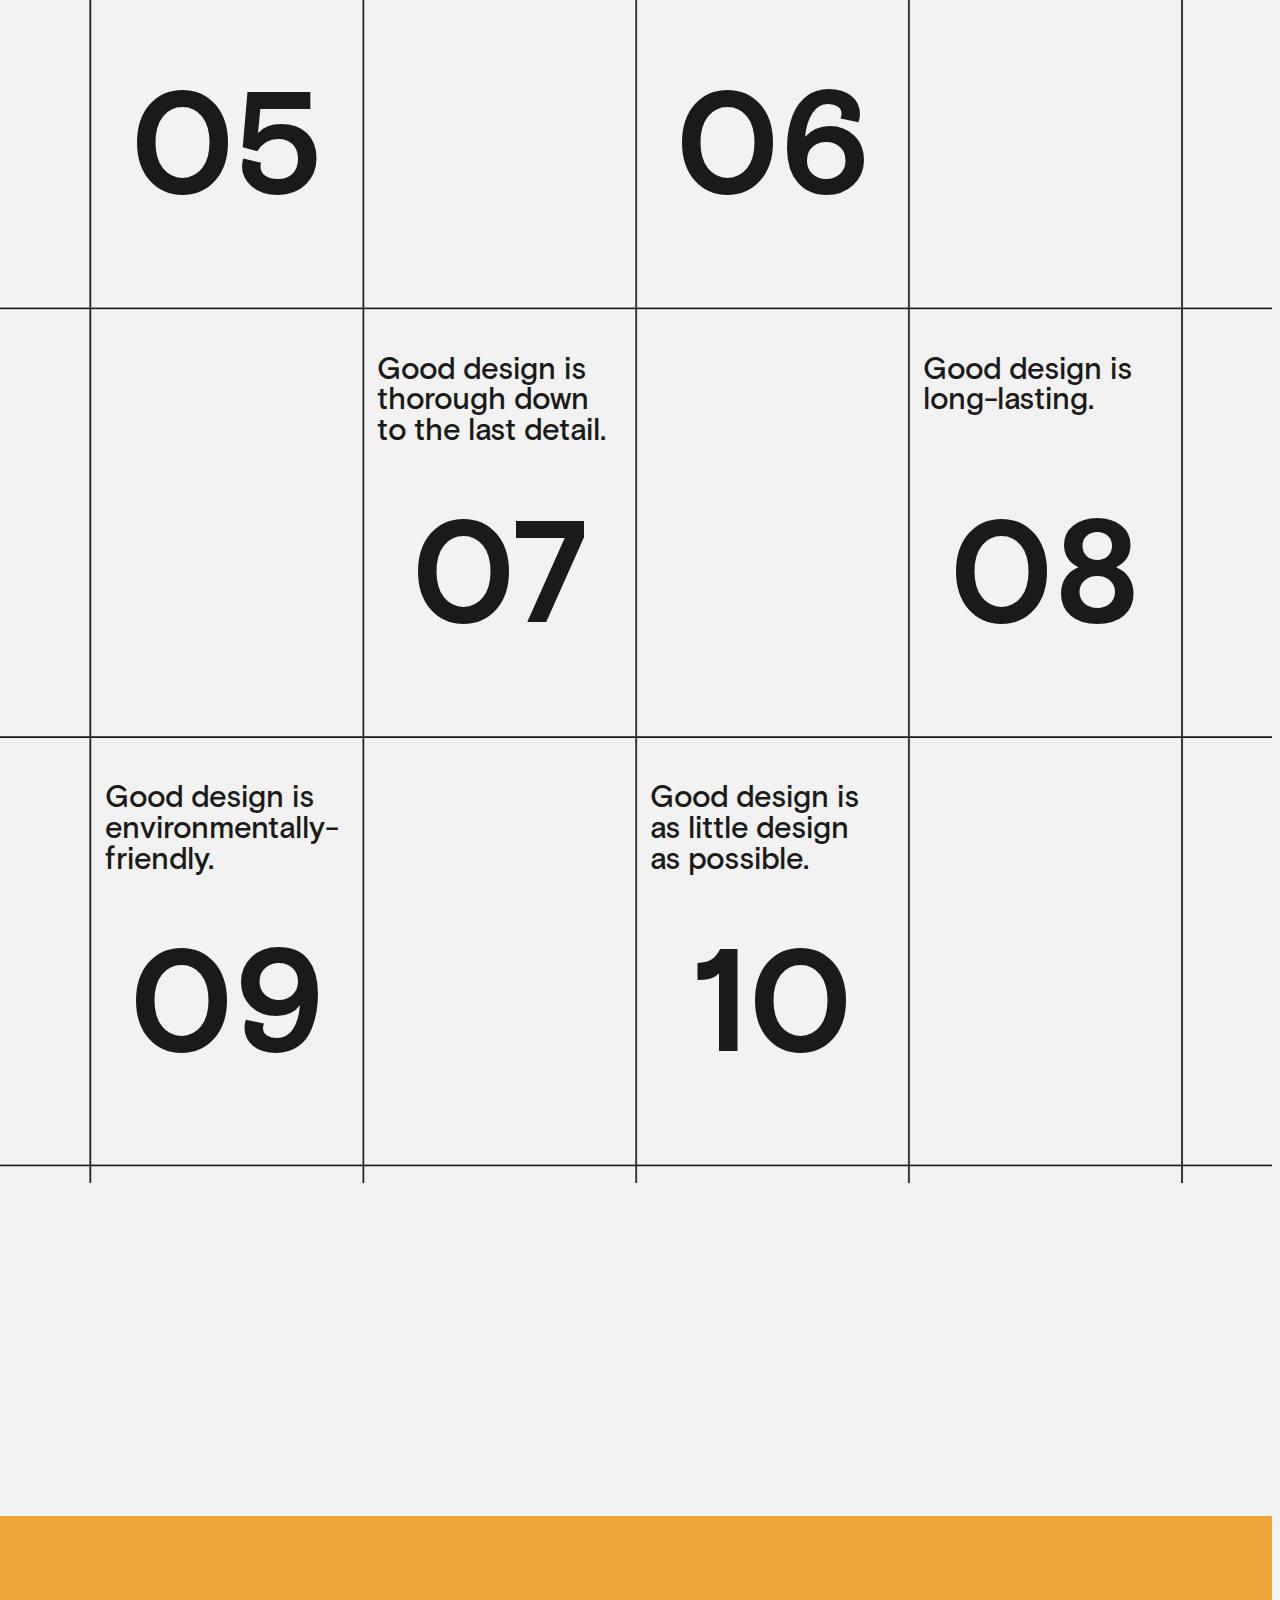
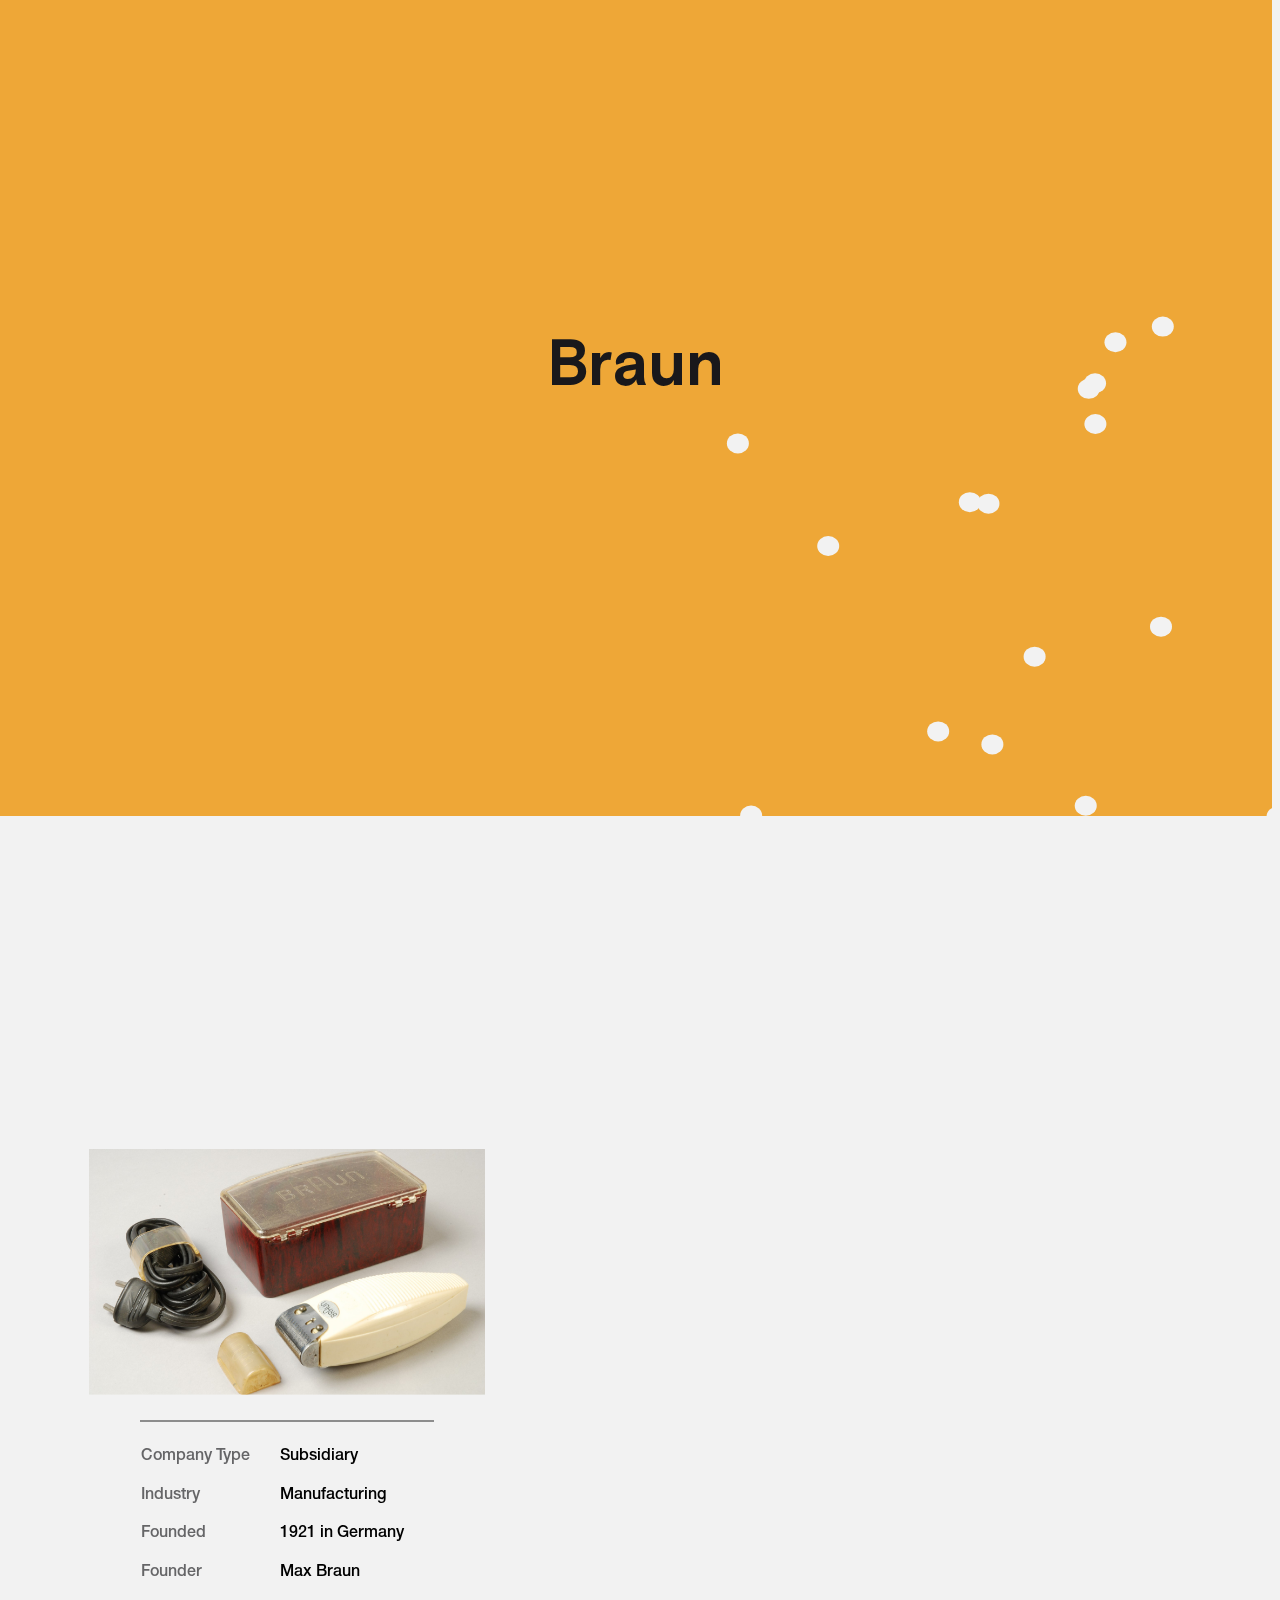
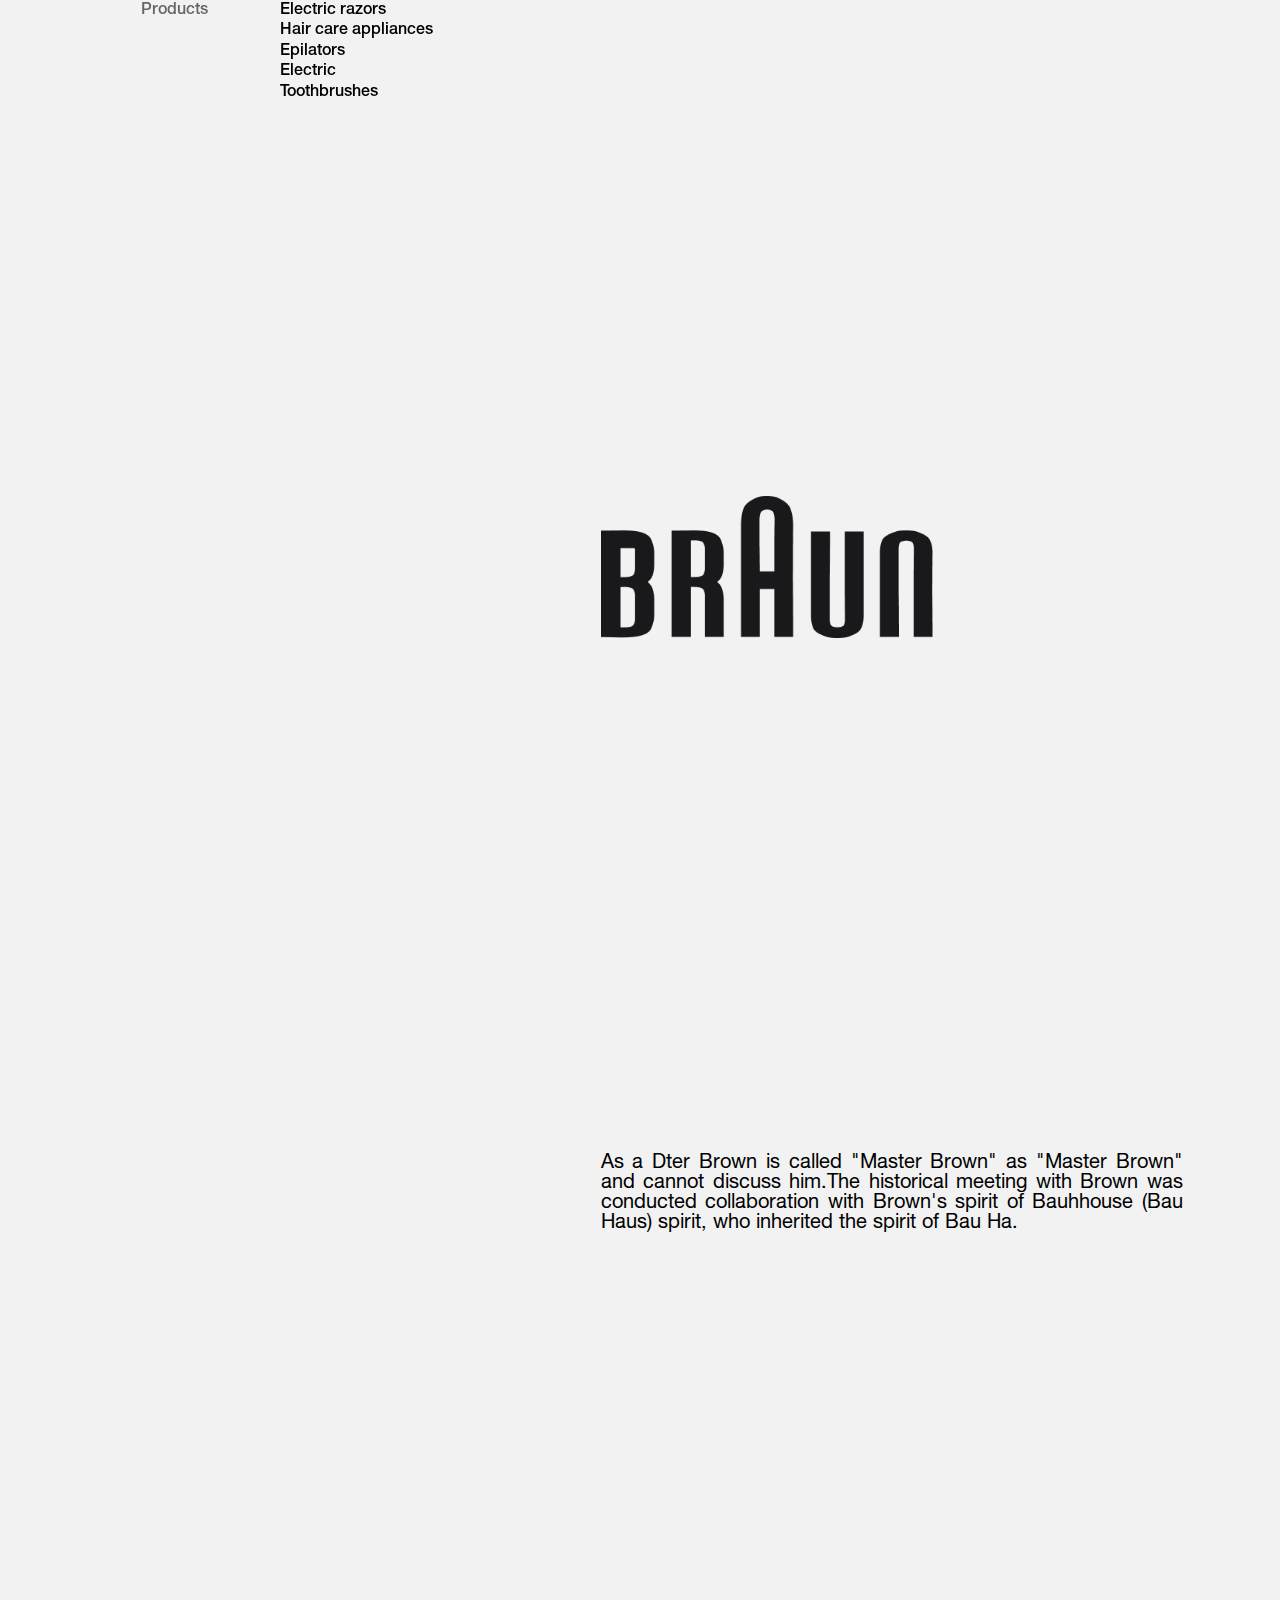
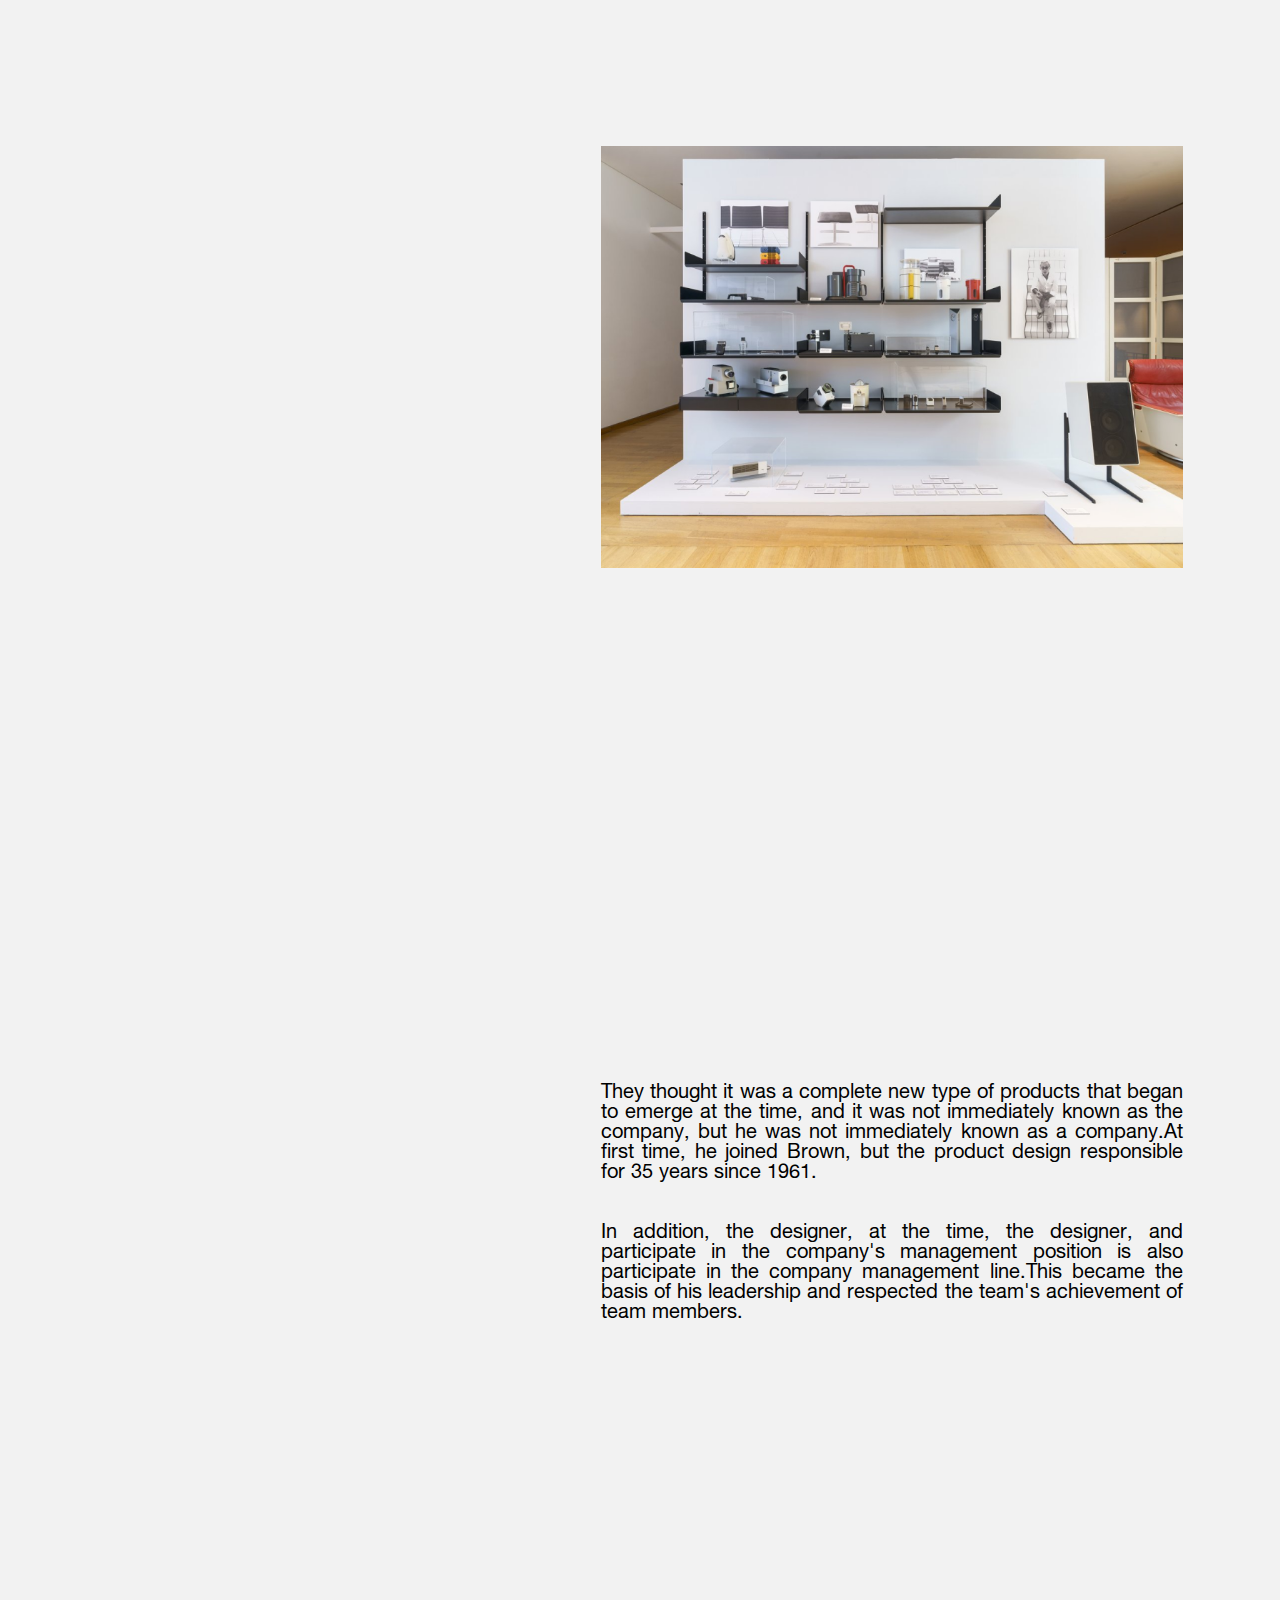
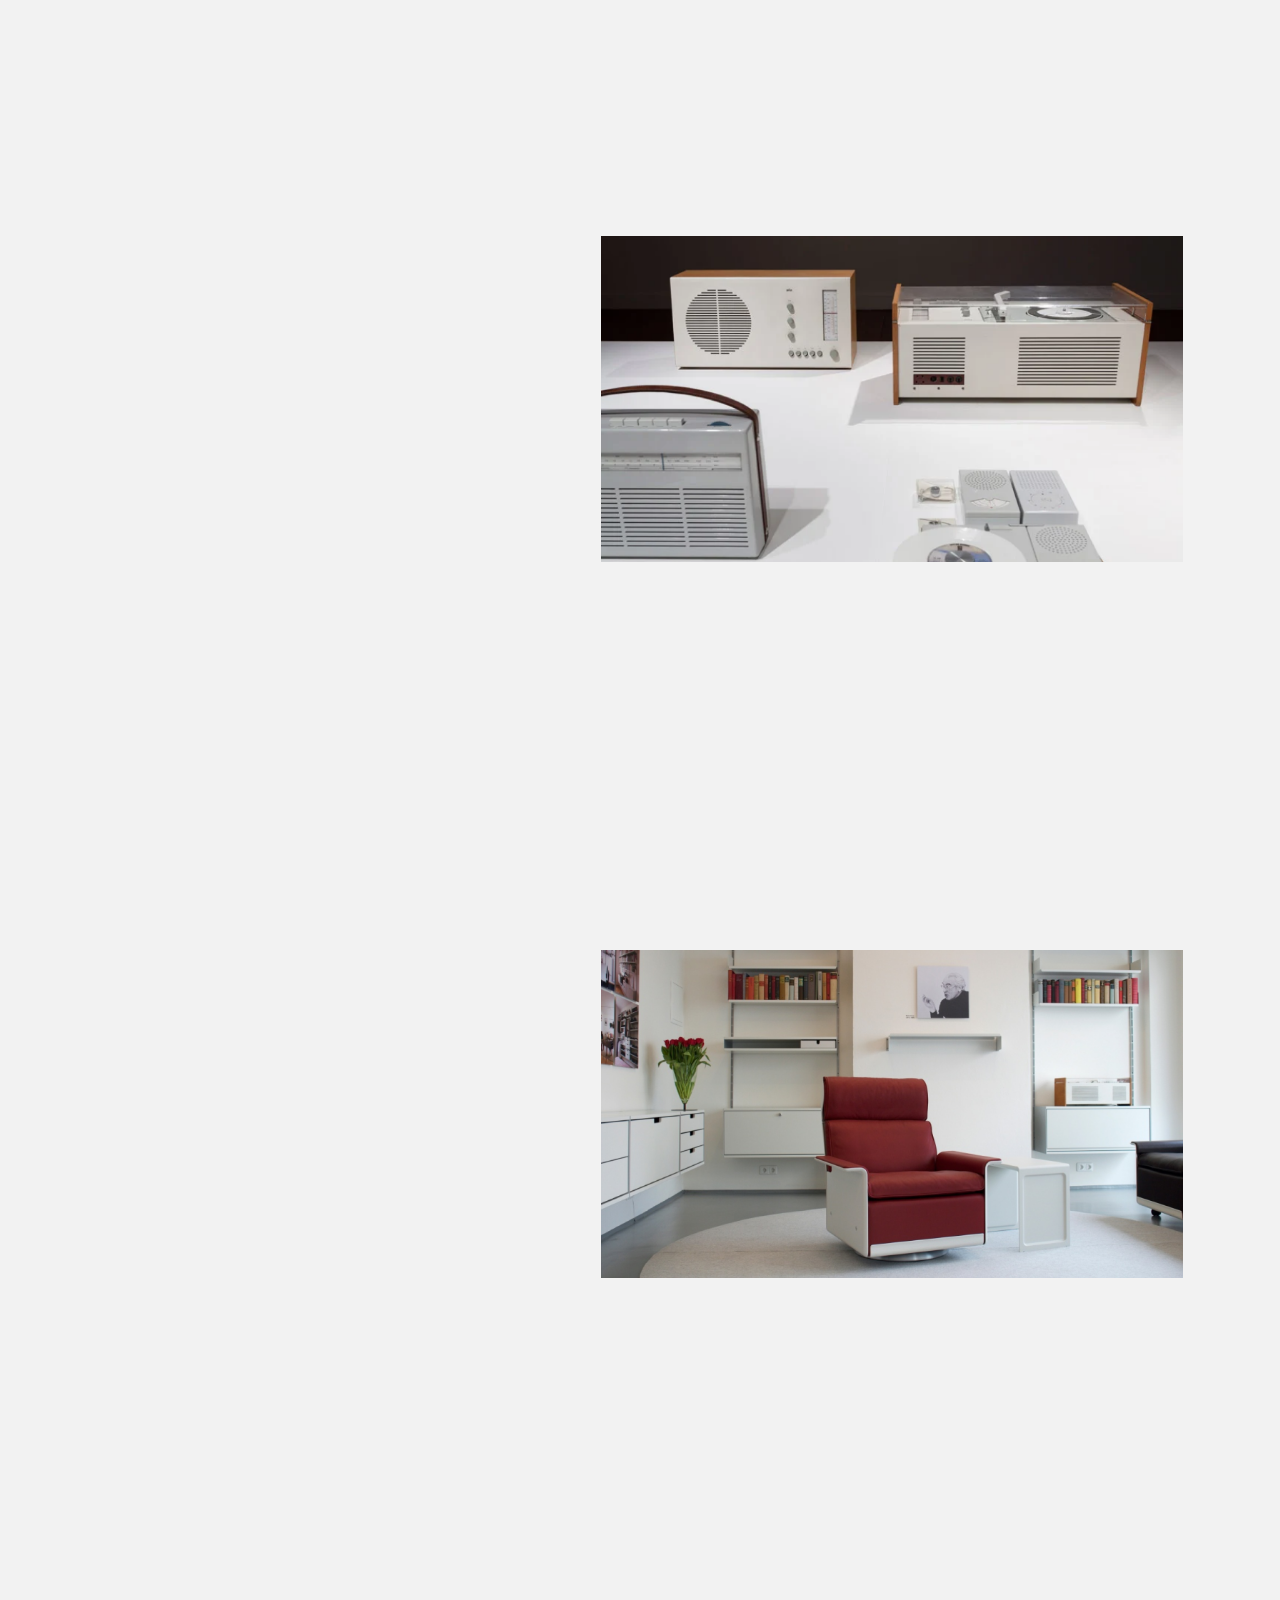
==== commit c072ca73: "Update index.html" ====
--- a/index.html
+++ b/index.html
@@ -11,7 +11,7 @@
             <script src="https://ajax.googleapis.com/ajax/libs/jquery/3.7.0/jquery.min.js"></script>
     </head>
 <body>
-    <div class="loader">
+<!--     <div class="loader">
         <div class="loading">
             <h2> loading …</h2>
             <span></span>
@@ -22,7 +22,7 @@
             <span></span>
             <span class="hap"></span>
         </div>
-    </div>
+    </div> -->
     <header id="header">
         <span class="nav">
             <ul>
